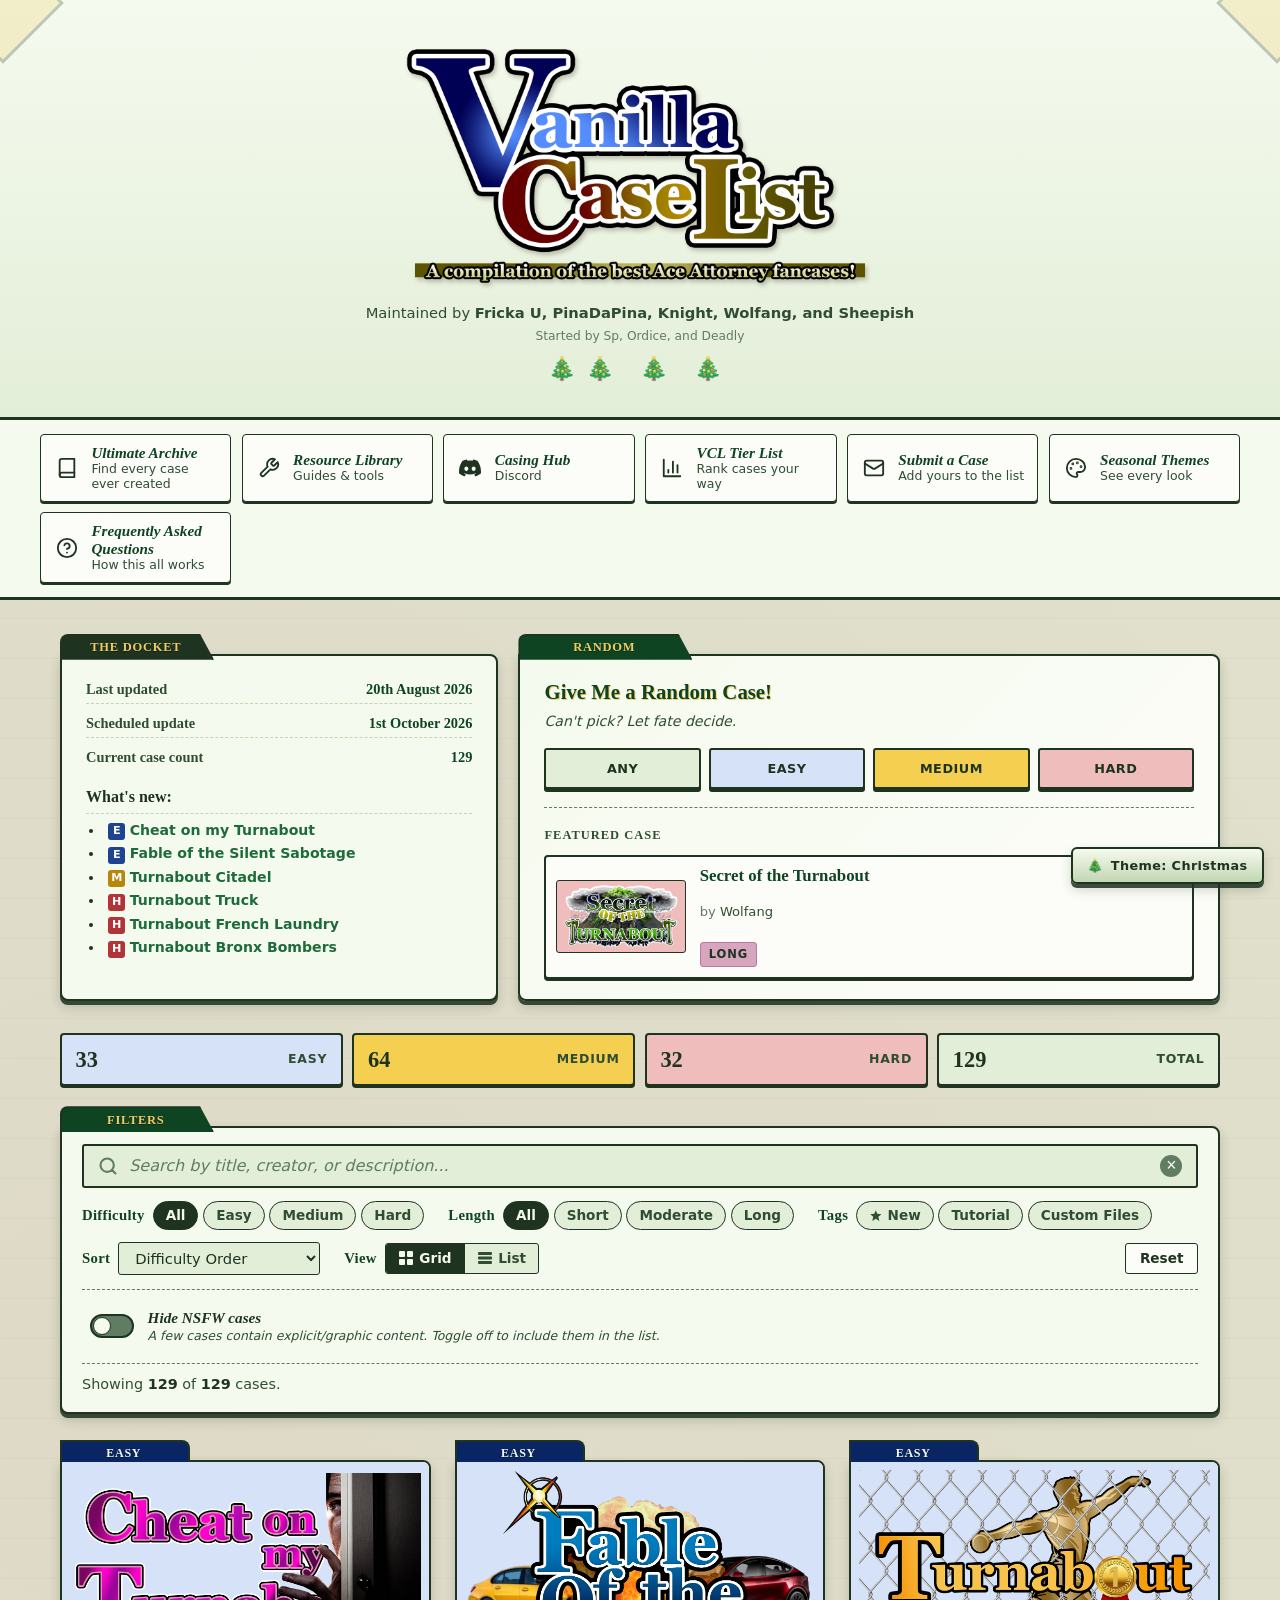
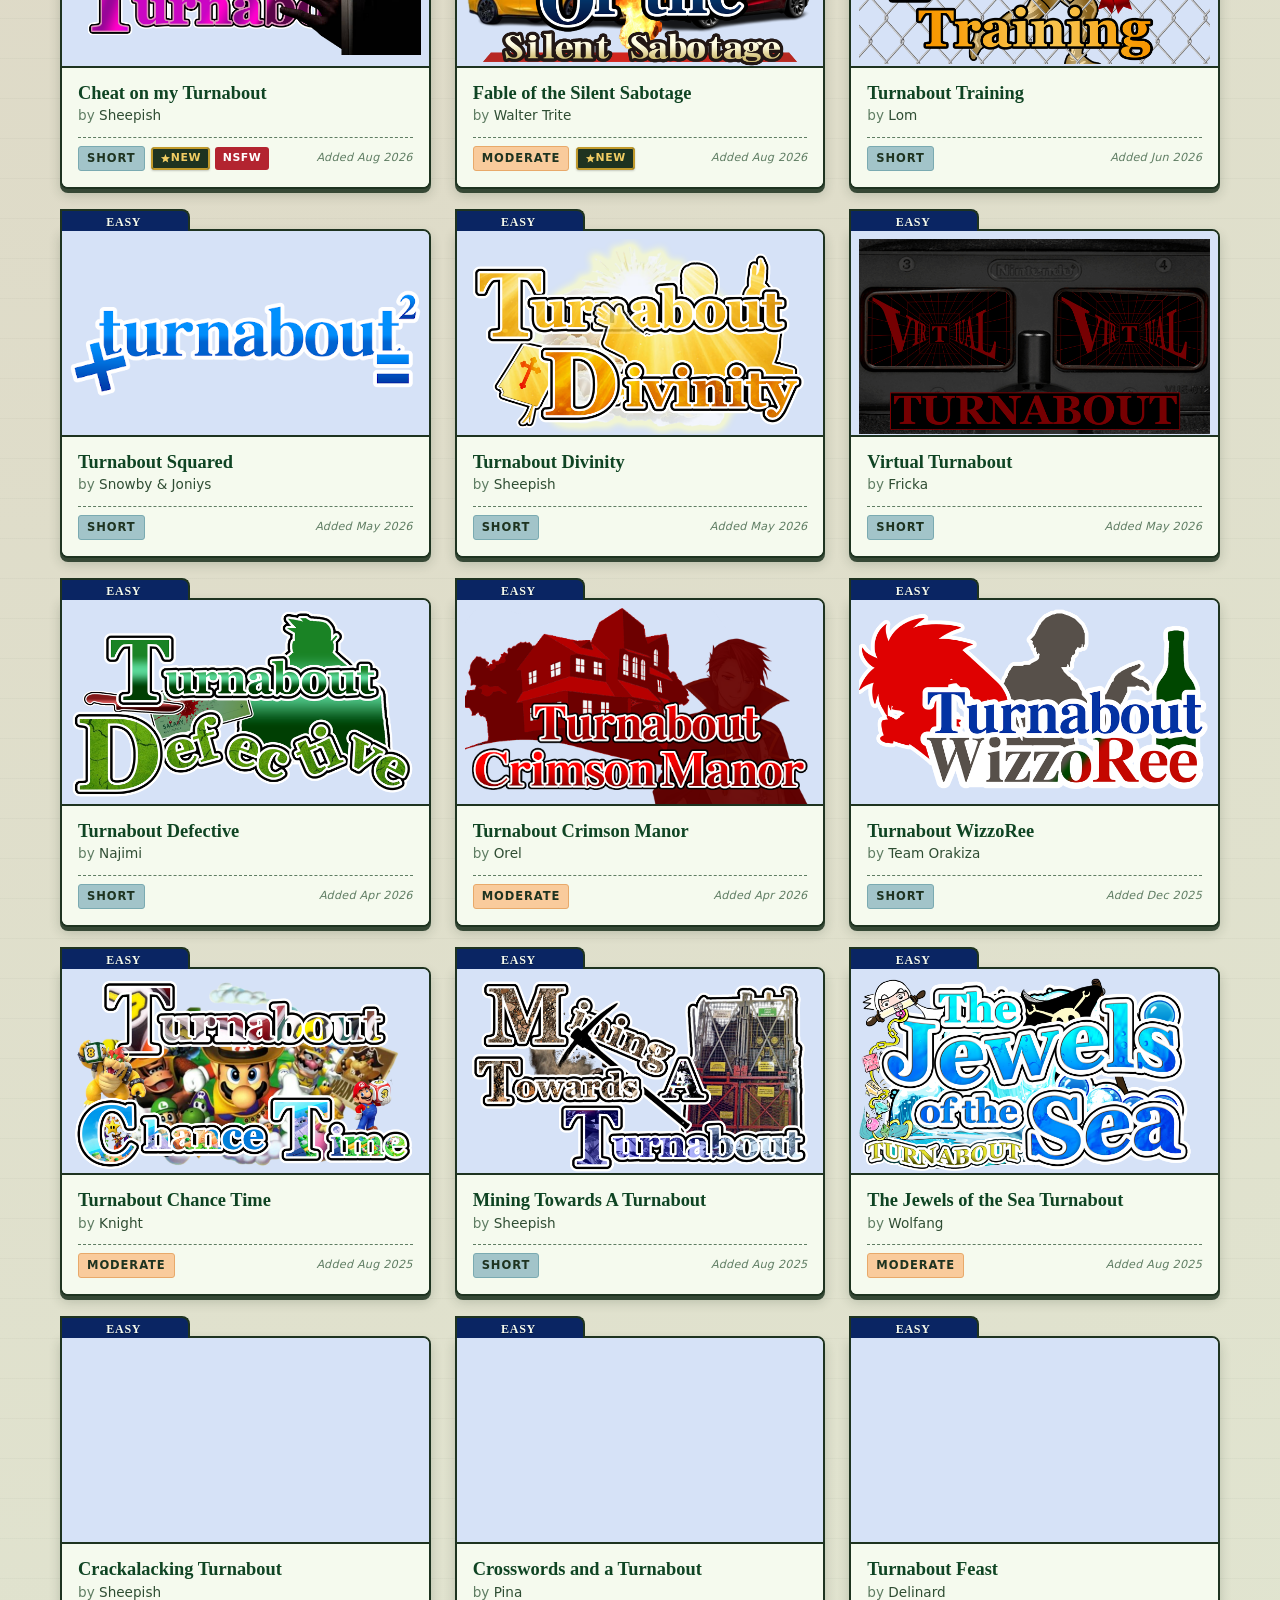
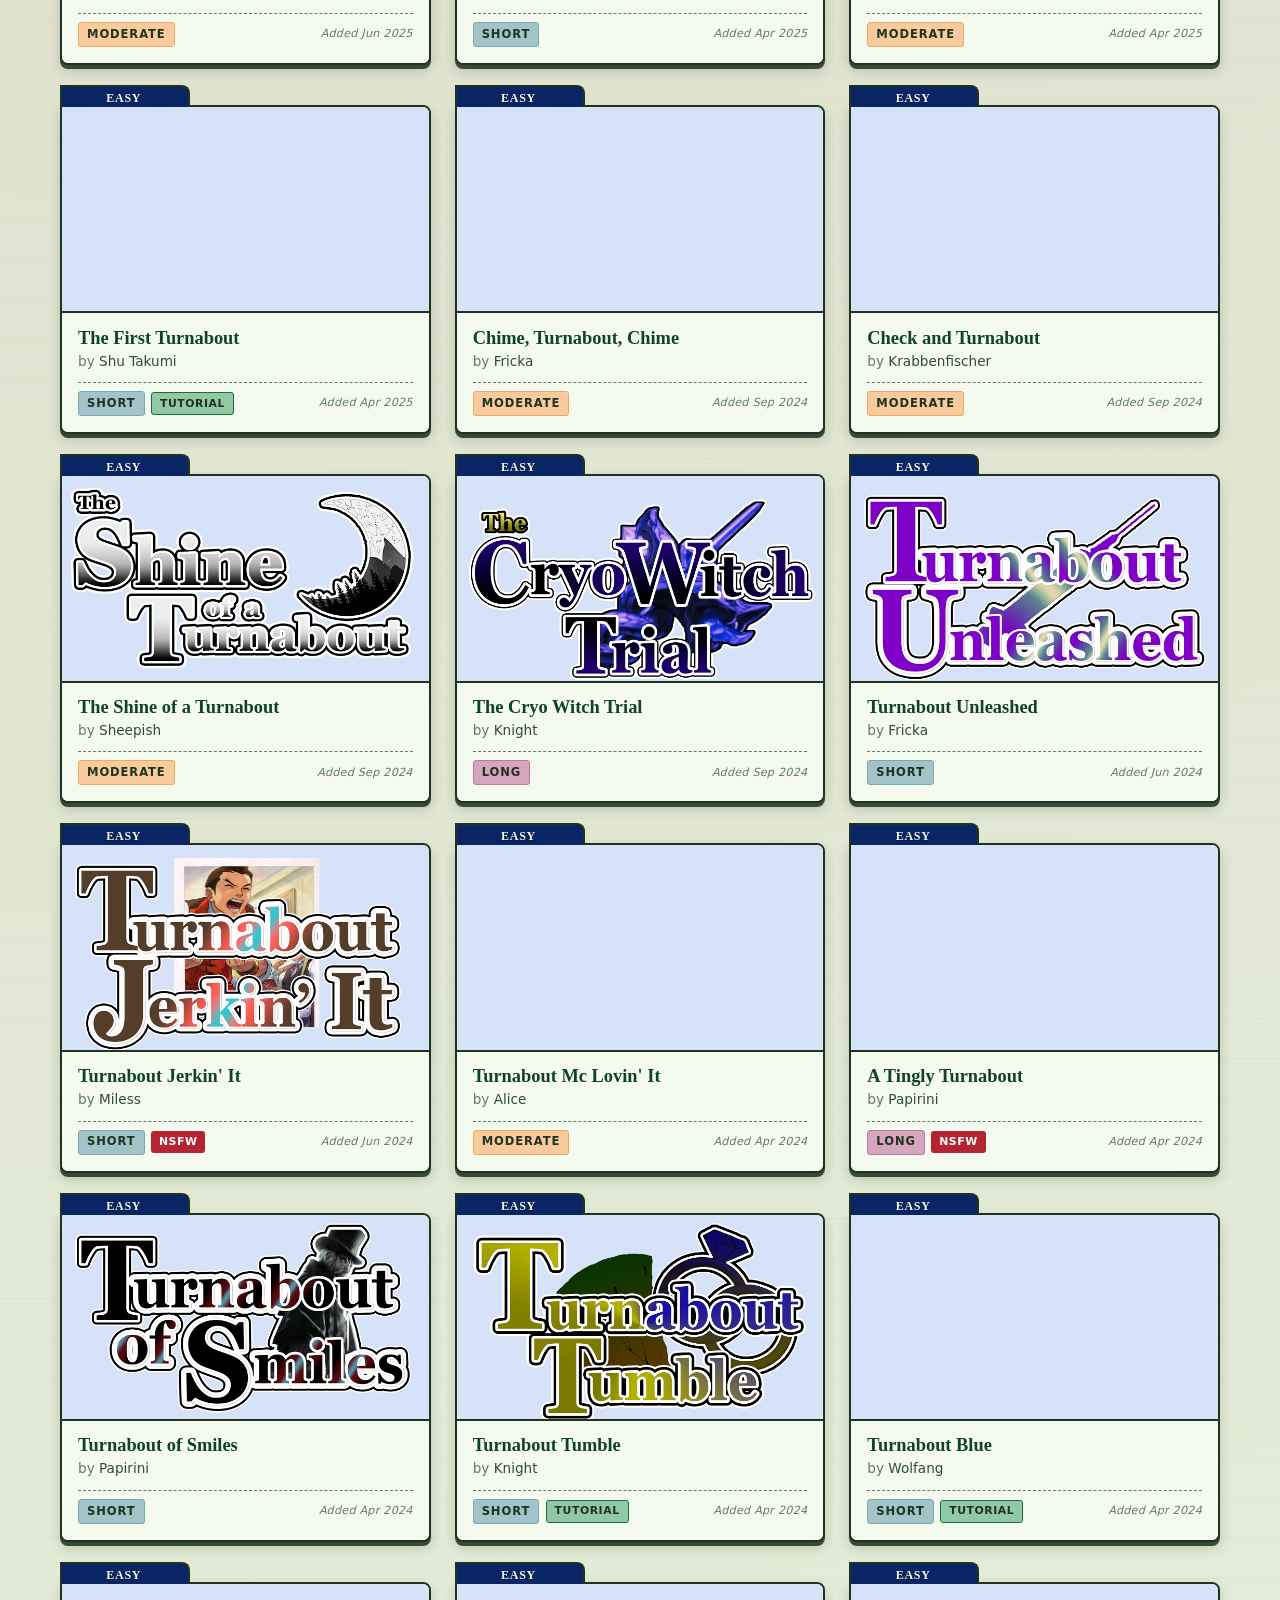
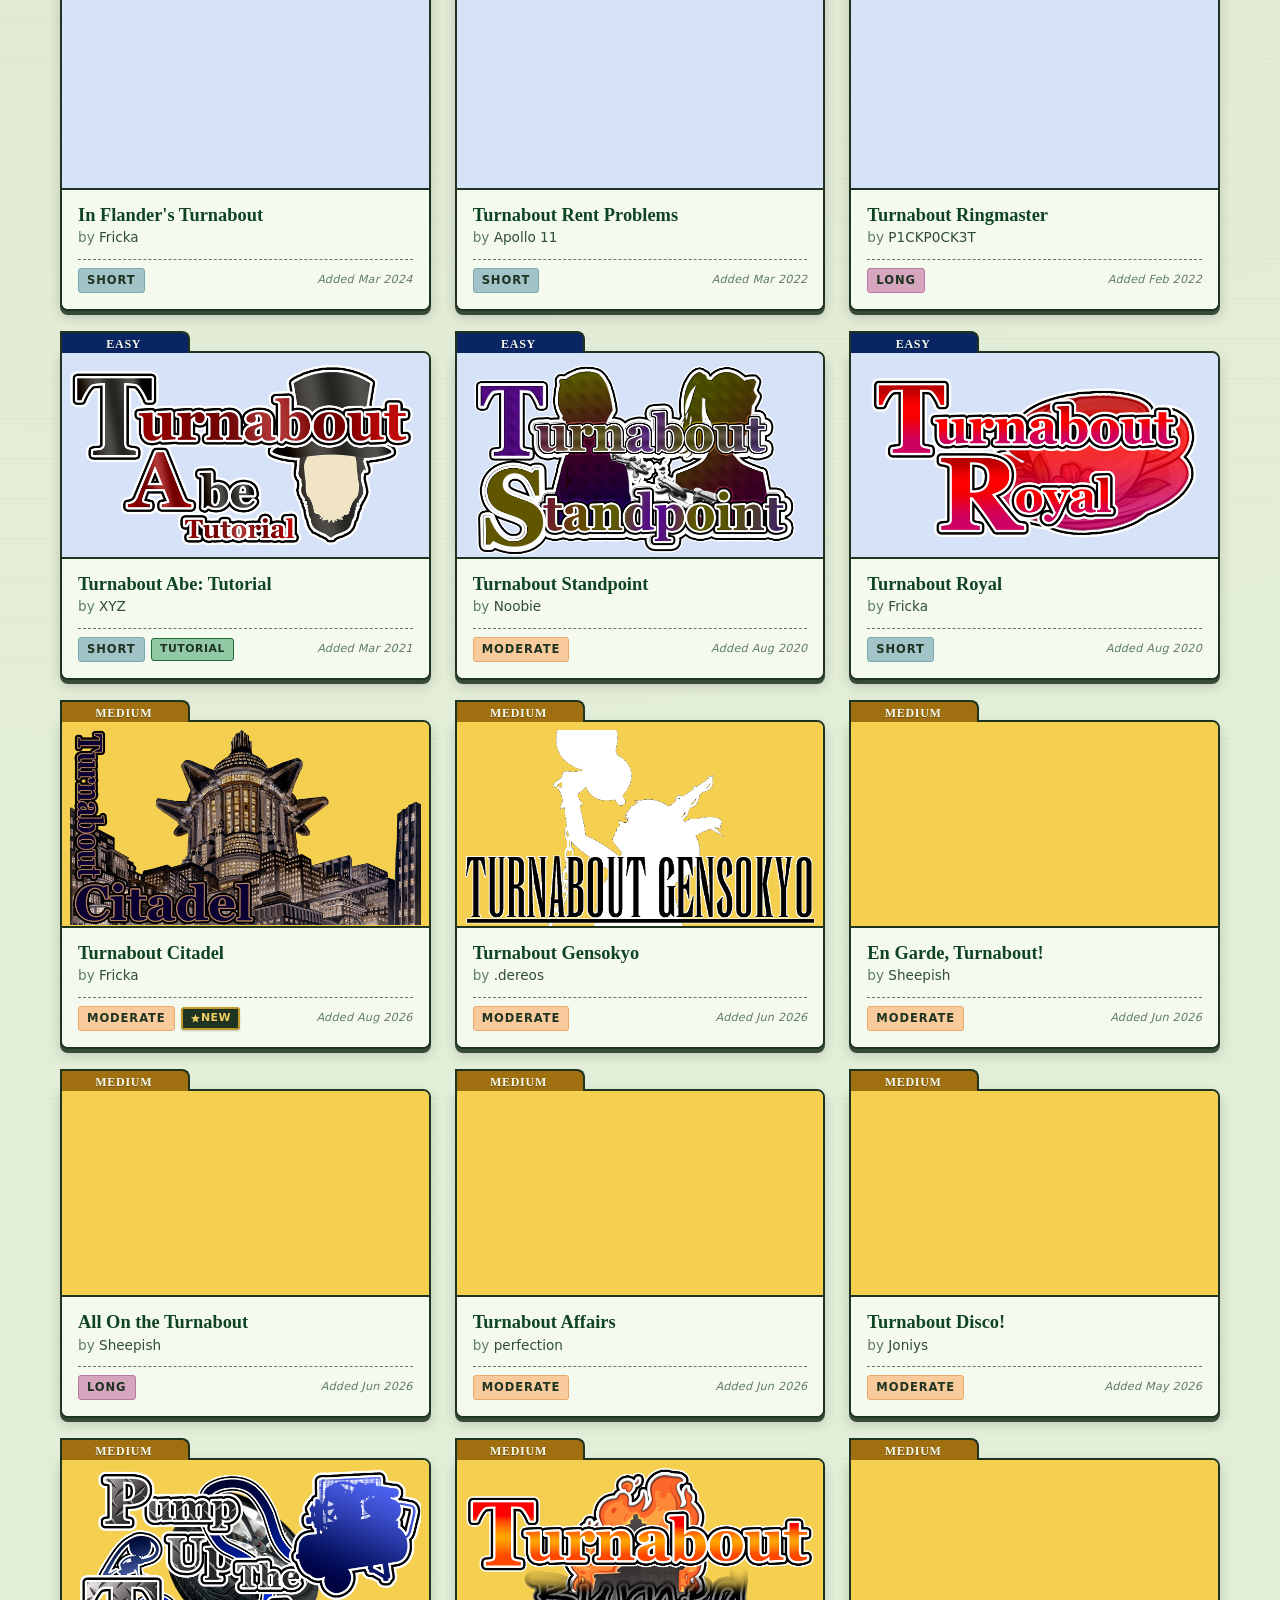
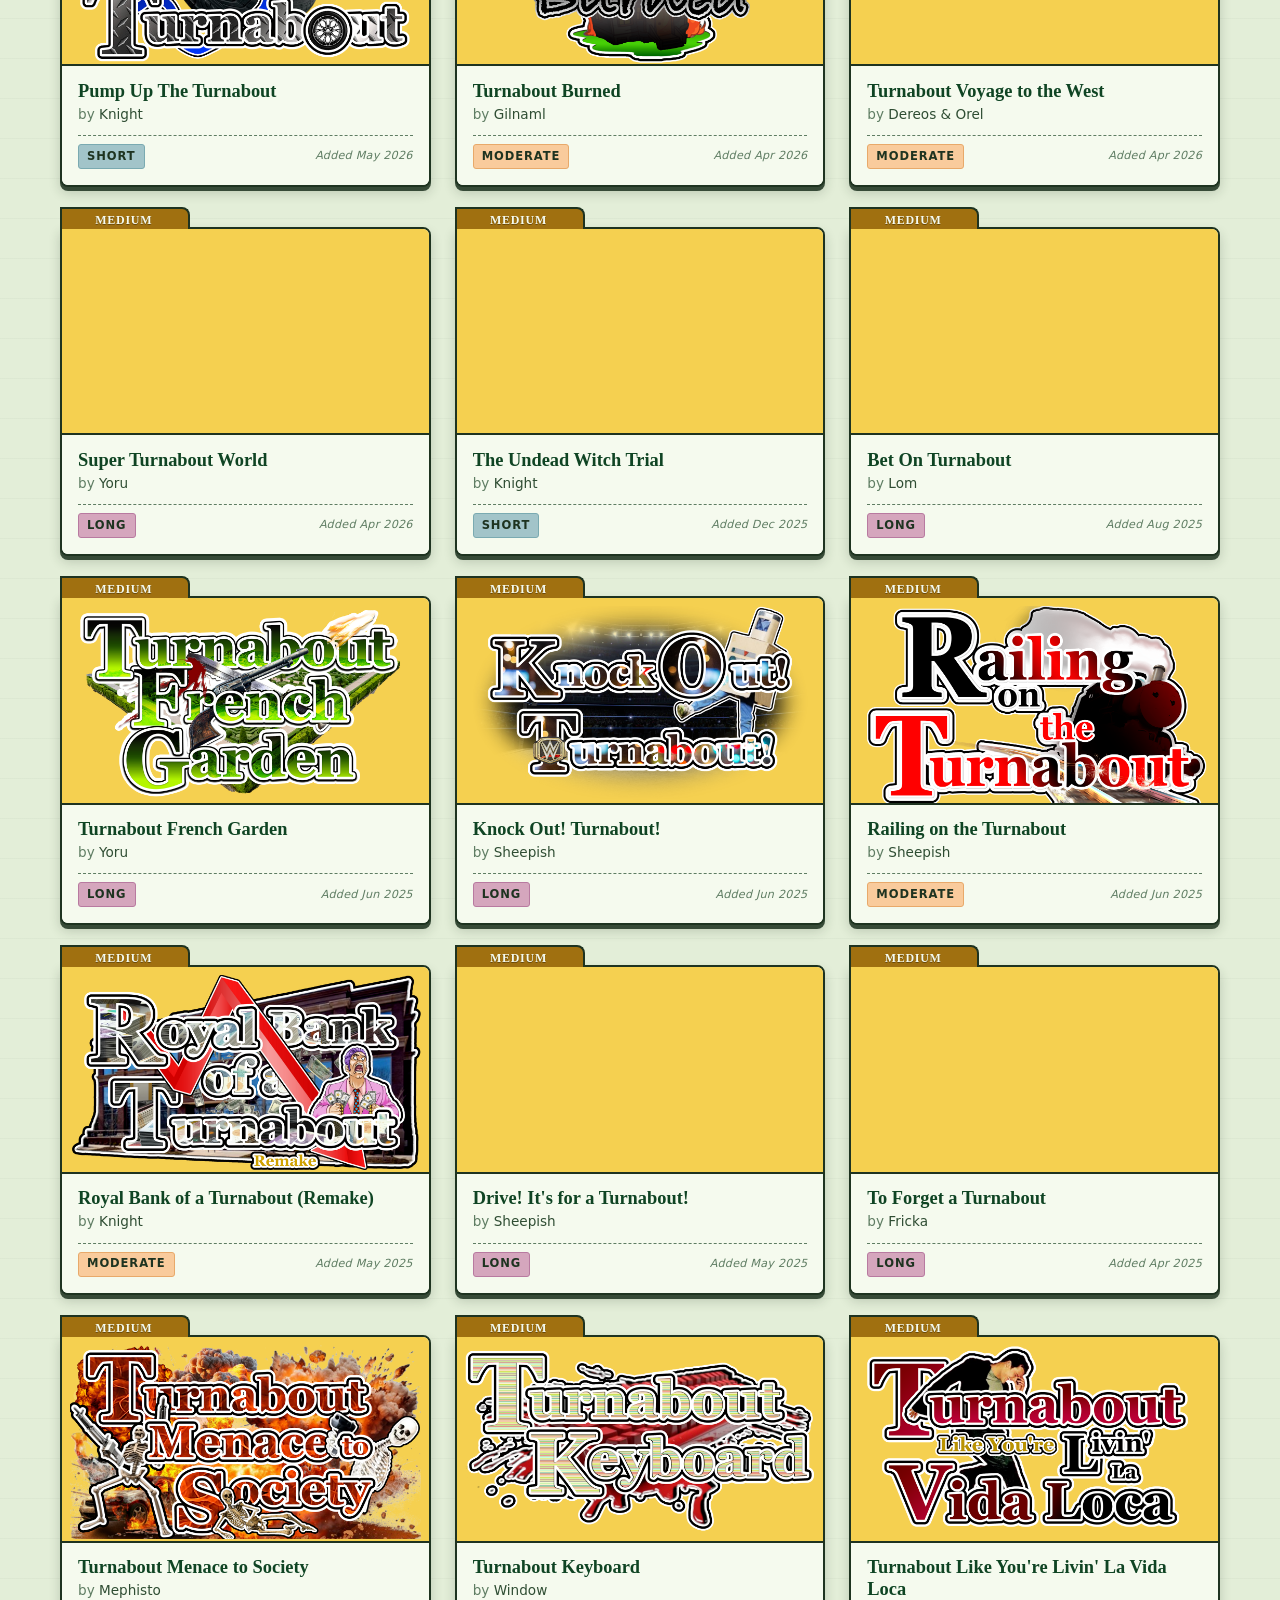
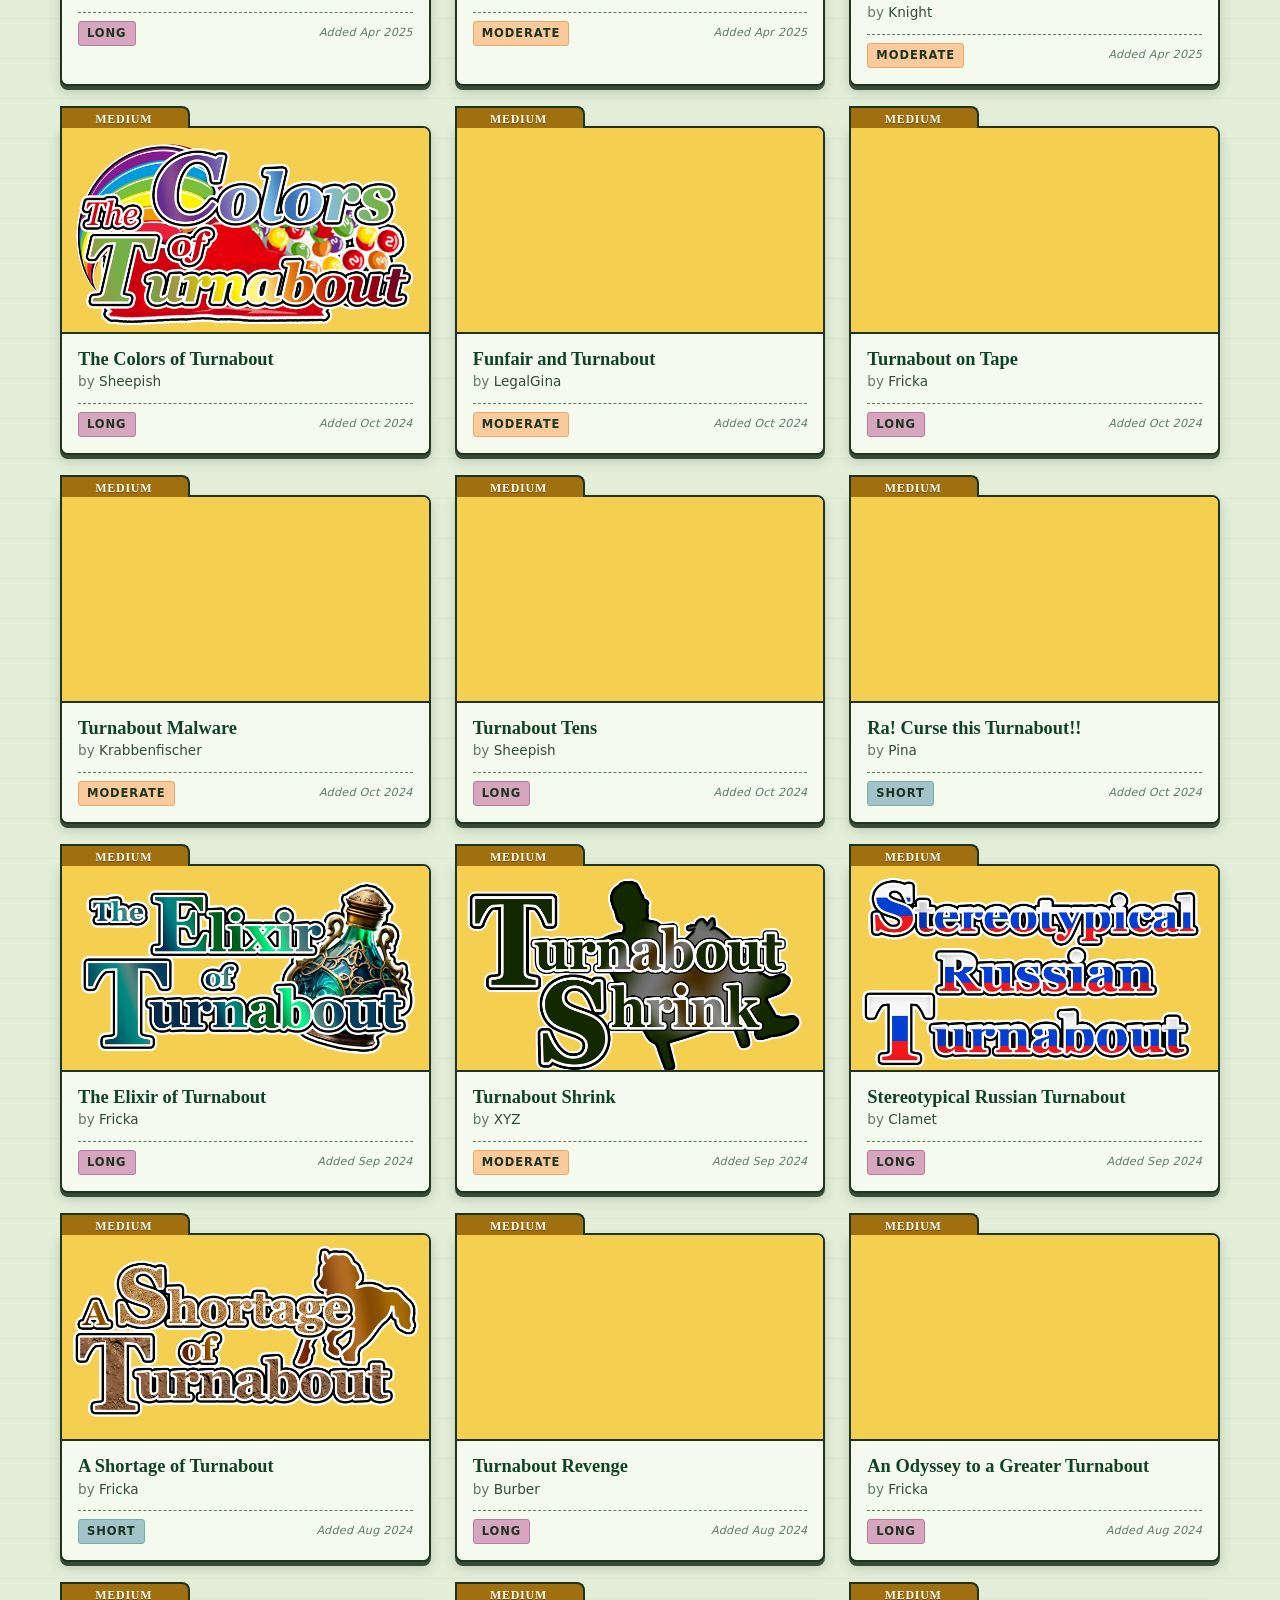
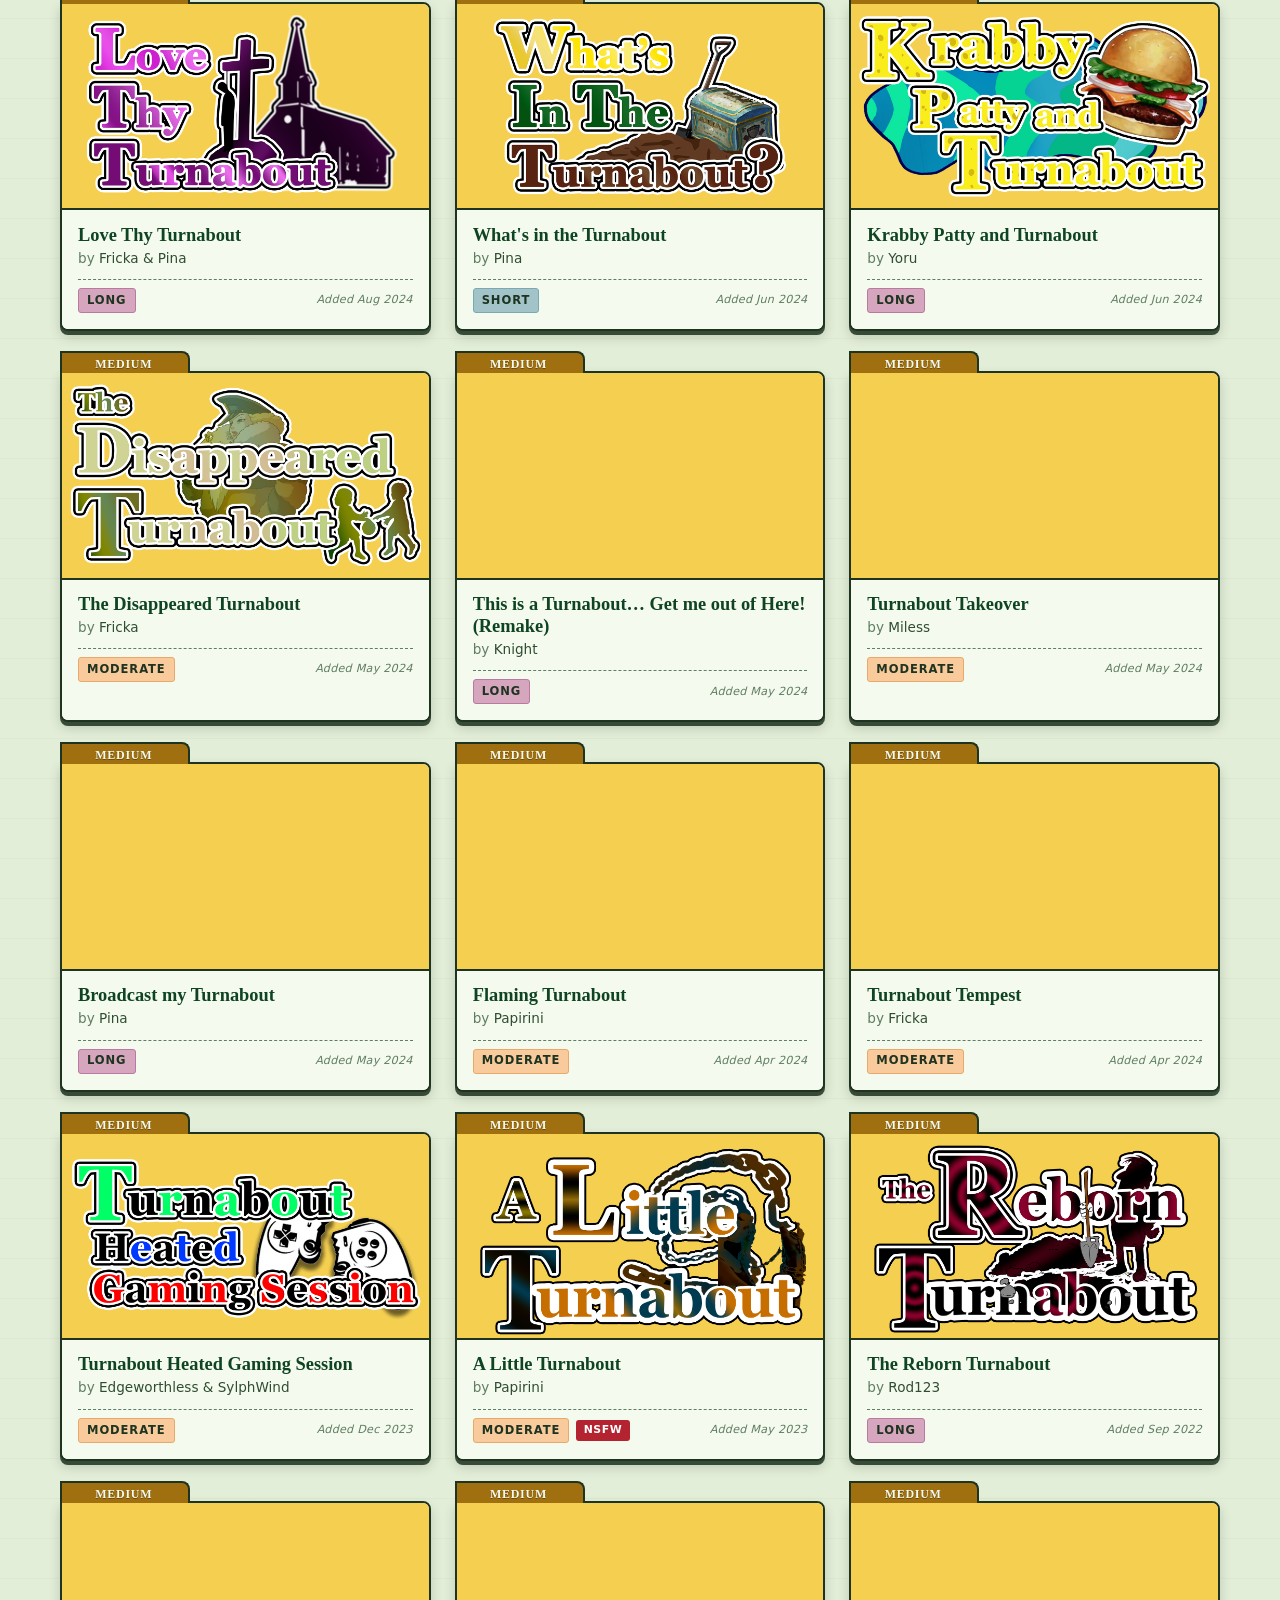
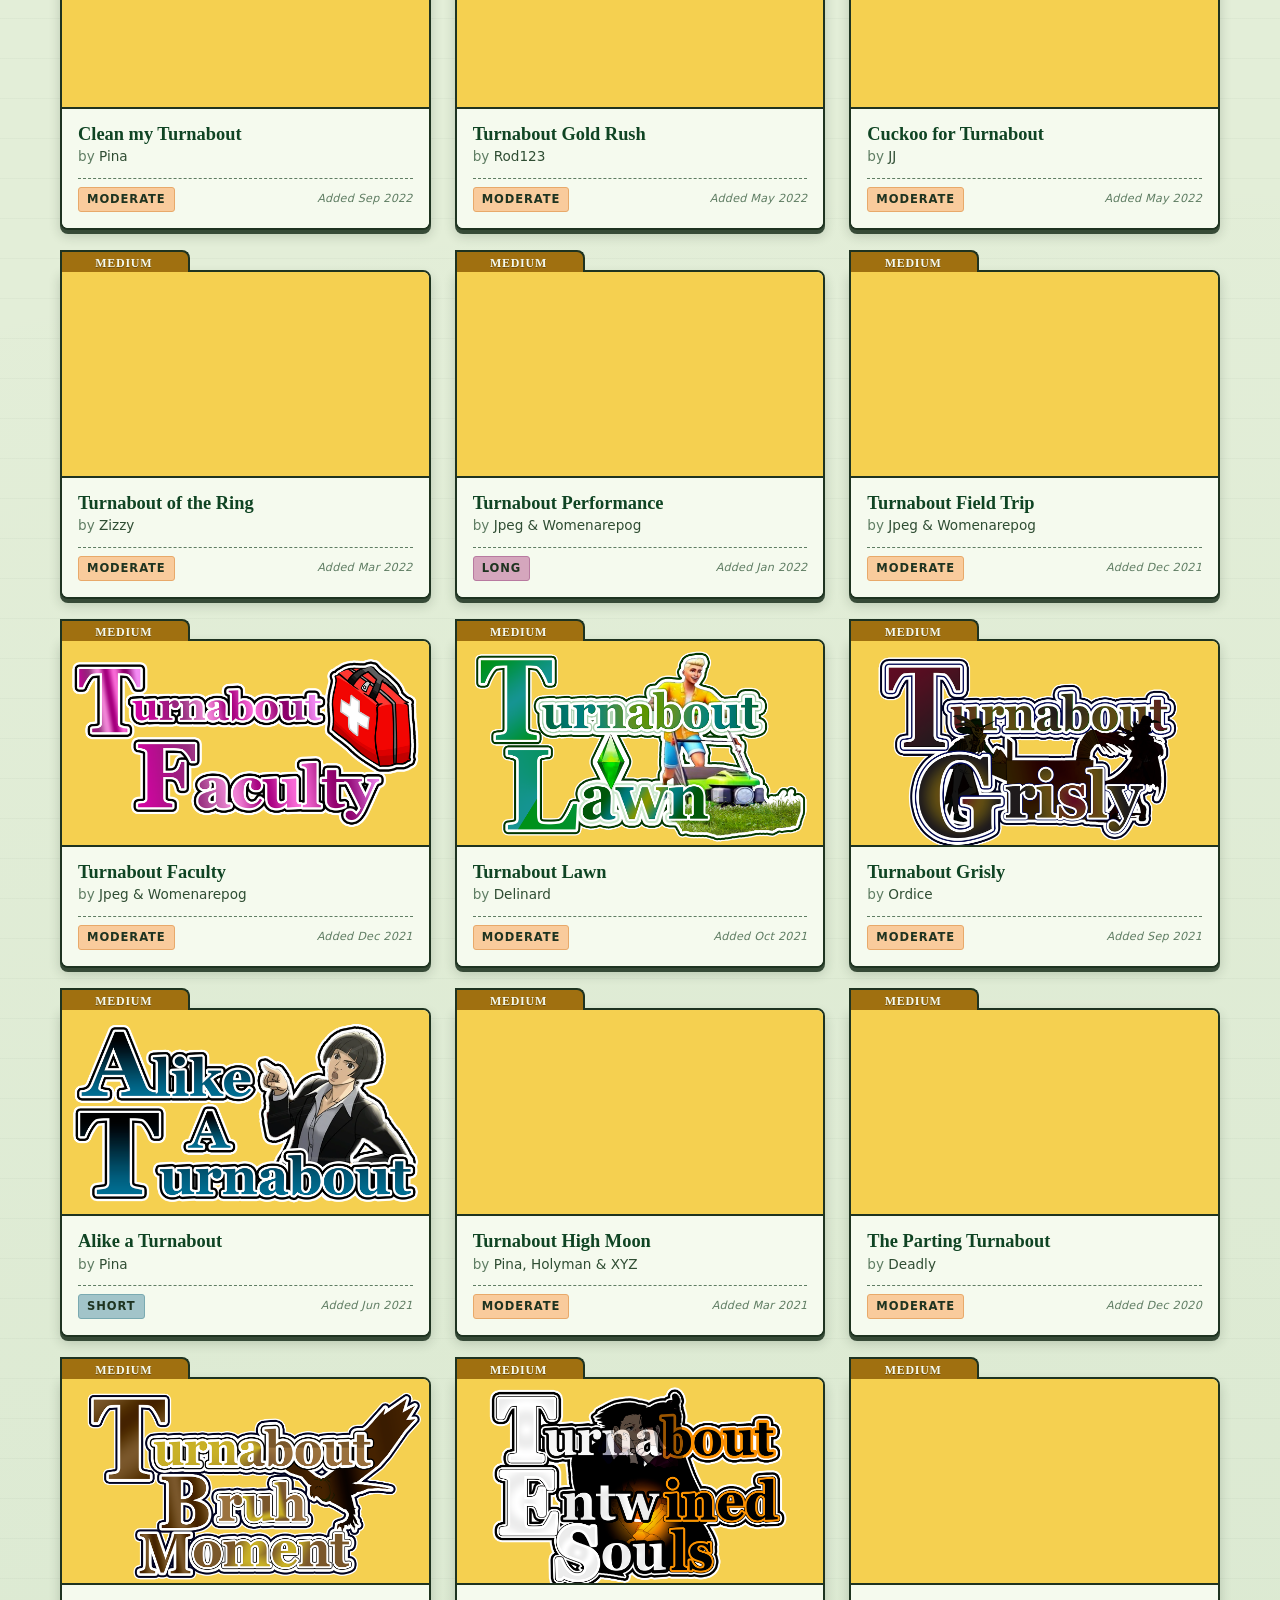
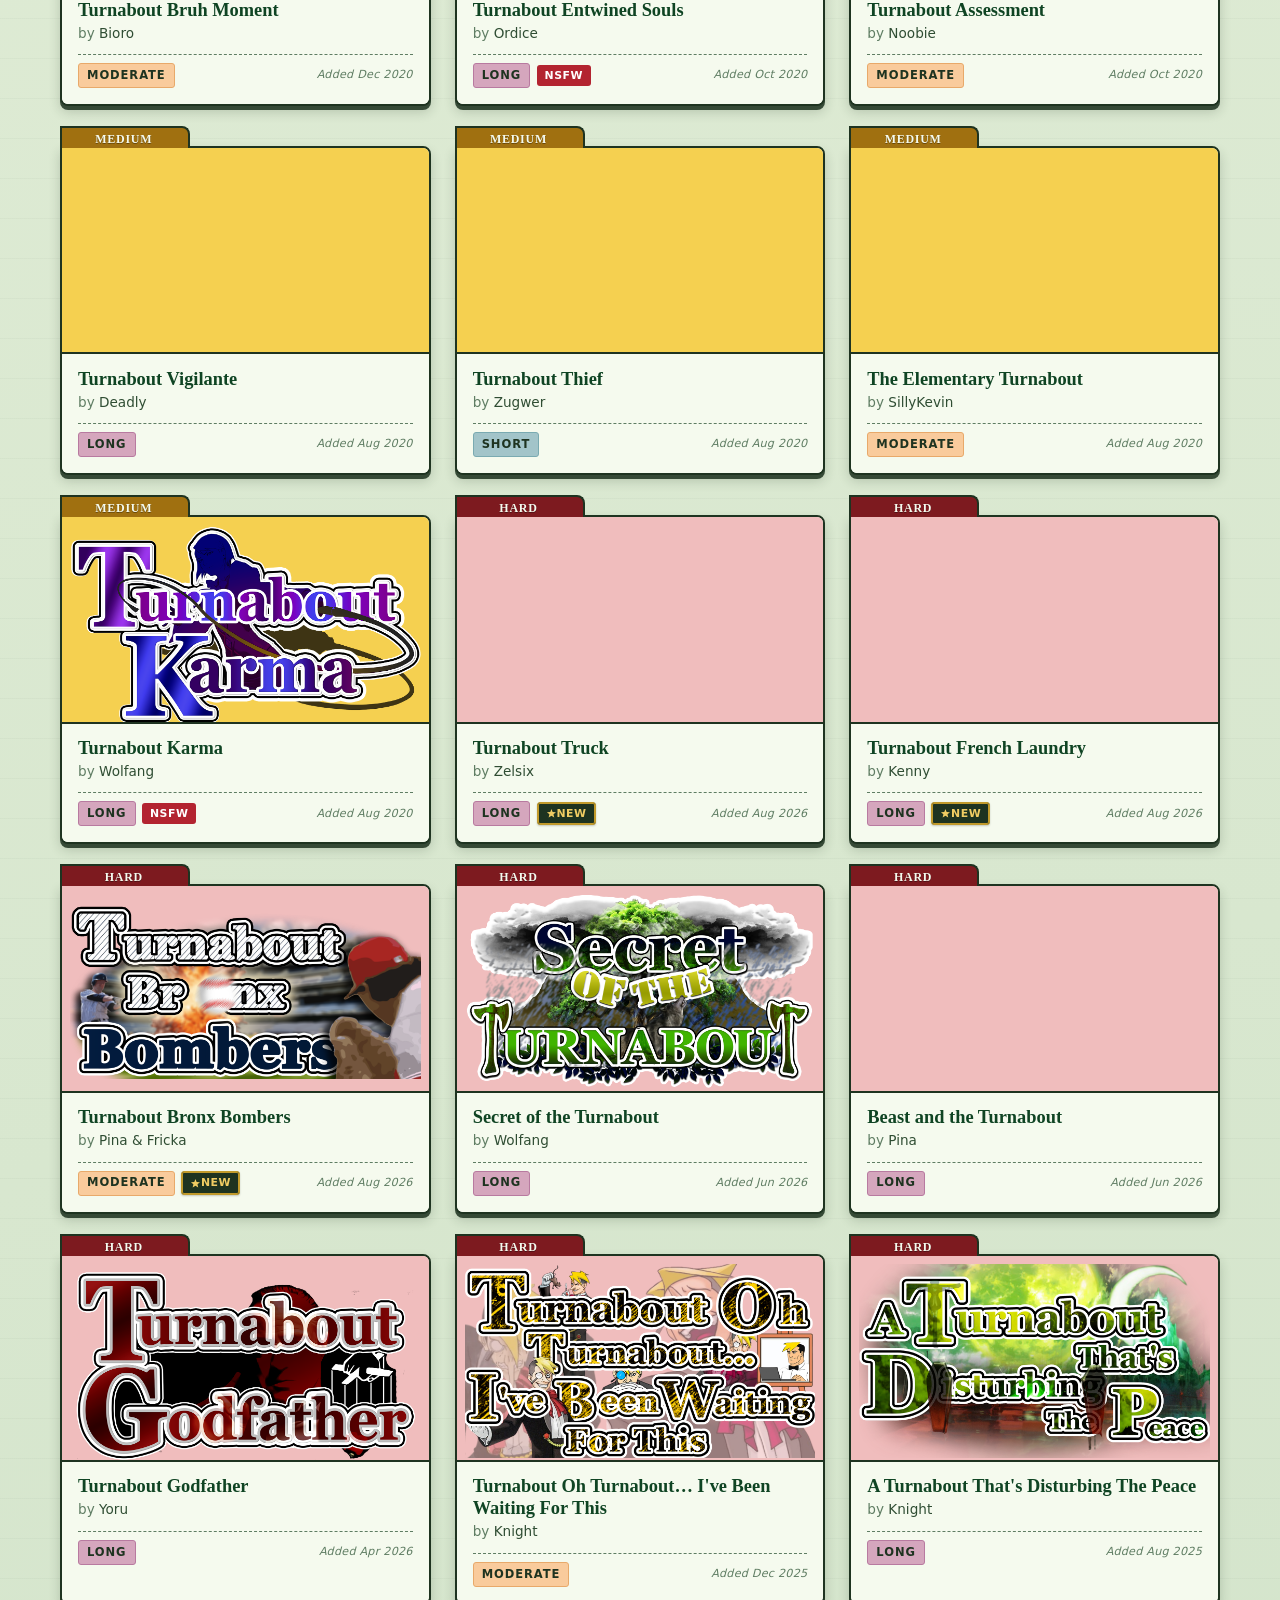
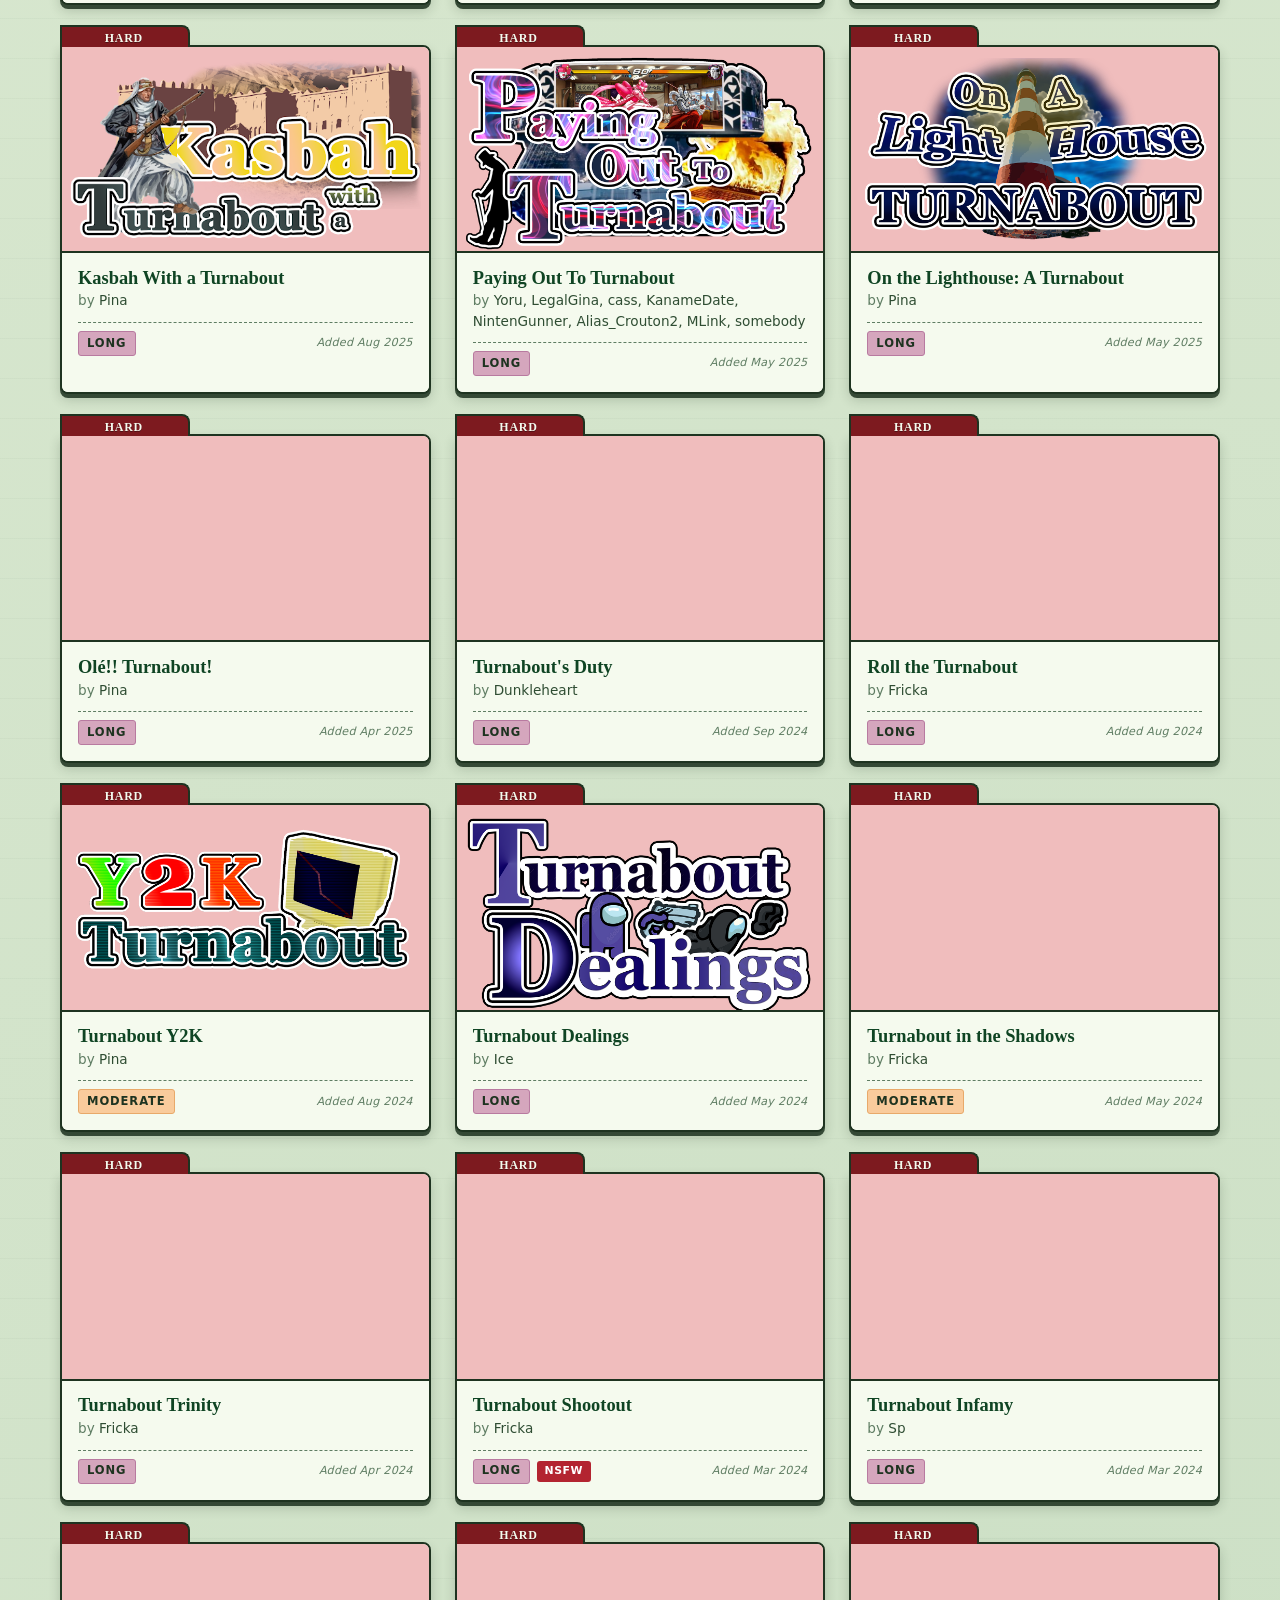
==== index.html @ 4b06600c "Seasonal theme layer for the Vanilla Case List Stands this repository up as the theme workshop for t" ====
<!DOCTYPE html>
<html lang="en">

<head>
  <meta charset="UTF-8" />
  <!-- The production Clarity analytics tag is intentionally absent here:
       this is the theme staging site, and its traffic should not land in
       the live Vanilla Case List's analytics. -->
  <meta name="viewport" content="width=device-width, initial-scale=1.0" />
  <title>Vanilla Case List</title>
  <meta name="description"
    content="The best Ace Attorney fan cases: for roleplay on Attorney Online, objection.lol, and beyond." />

  <!-- Favicons -->
  <link rel="icon" href="favicon.ico" sizes="any" />
  <link rel="icon" type="image/png" sizes="32x32" href="images/favicon-32.png" />
  <link rel="icon" type="image/png" sizes="16x16" href="images/favicon-16.png" />
  <link rel="apple-touch-icon" sizes="180x180" href="images/favicon-180.png" />

  <!-- Link preview (Discord, Facebook, etc.)
       og:image and twitter:image MUST be absolute URLs. All three pages use the
       same site root, so moving the site means changing that root here, in
       archive.html and in resources.html. See GITHUB_PAGES_SETUP.md. -->
  <meta property="og:type" content="website" />
  <meta property="og:site_name" content="Vanilla Case List" />
  <meta property="og:url" content="https://lublurrr.github.io/vanilla-test-list-themes/" />
  <meta property="og:title" content="Vanilla Case List" />
  <meta property="og:description"
    content="The best Ace Attorney fan cases: for roleplay on Attorney Online, objection.lol, and beyond." />
  <meta property="og:image" content="https://lublurrr.github.io/vanilla-test-list-themes/images/vcl-logo.png" />
  <meta property="og:image:width" content="1440" />
  <meta property="og:image:height" content="720" />
  <meta property="og:image:alt" content="Vanilla Case List logo" />

  <!-- Twitter Card -->
  <meta name="twitter:card" content="summary_large_image" />
  <meta name="twitter:title" content="Vanilla Case List" />
  <meta name="twitter:description"
    content="The best Ace Attorney fan cases: for roleplay on Attorney Online, objection.lol, and beyond." />
  <meta name="twitter:image" content="https://lublurrr.github.io/vanilla-test-list-themes/images/vcl-logo.png" />

  <!-- Embed accent colour (the deep navy from the logo's "V") -->
  <meta name="theme-color" content="#0a2563" />

  <link rel="stylesheet" href="styles.css" />
  <link rel="stylesheet" href="themes.css" />

  <!-- Seasonal themes. Deliberately not deferred: it sets
       <html data-theme="..."> before the first paint, so the classic
       palette never flashes on its way to the season. -->
  <script src="themes.js"></script>

<body>
  <header class="site-header">
    <div class="header-inner">
      <h1 class="site-title">
        <img class="site-logo" src="images/vcl-logo.png"
          alt="Vanilla Case List — A compilation of the best Vanilla cases!" />
      </h1>
      <p class="site-credits">
        Maintained by <strong>Fricka U, PinaDaPina, Knight, Wolfang, and Sheepish</strong><br>
        <small>Started by Sp, Ordice, and Deadly</small>
      </p>
    </div>
  </header>

  <!-- Resource link strip -->
  <nav class="resources-nav" aria-label="Related resources">
    <div class="resources-inner">
      <a class="resource-link" href="archive.html">
        <span class="resource-icon"><svg width="22" height="22" viewBox="0 0 24 24" fill="none" stroke="currentColor" stroke-width="2" stroke-linecap="round" stroke-linejoin="round" aria-hidden="true"><path d="M4 19.5A2.5 2.5 0 0 1 6.5 17H20"/><path d="M6.5 2H20v20H6.5A2.5 2.5 0 0 1 4 19.5v-15A2.5 2.5 0 0 1 6.5 2z"/></svg></span>
        <span class="resource-text"><strong>Ultimate Archive</strong><span>Find every case ever
            created</span></span>
      </a>
      <a class="resource-link" href="resources.html">
        <span class="resource-icon"><svg width="22" height="22" viewBox="0 0 24 24" fill="none" stroke="currentColor" stroke-width="2" stroke-linecap="round" stroke-linejoin="round" aria-hidden="true"><path d="M14.7 6.3a1 1 0 0 0 0 1.4l1.6 1.6a1 1 0 0 0 1.4 0l3.77-3.77a6 6 0 0 1-7.94 7.94l-6.91 6.91a2.12 2.12 0 0 1-3-3l6.91-6.91a6 6 0 0 1 7.94-7.94l-3.76 3.76z"/></svg></span>
        <span class="resource-text"><strong>Resource Library</strong><span>Guides &amp; tools</span></span>
      </a>
      <a class="resource-link" href="https://discord.gg/5VwA7zTpvv" target="_blank" rel="noopener noreferrer">
        <span class="resource-icon"><svg width="22" height="22" viewBox="0 0 24 24" fill="currentColor" aria-hidden="true"><path d="M20.317 4.3698a19.7913 19.7913 0 0 0-4.8851-1.5152.0741.0741 0 0 0-.0785.0371c-.211.3753-.4447.8648-.6083 1.2495-1.8447-.2762-3.68-.2762-5.4868 0-.1636-.3933-.4058-.8742-.6177-1.2495a.077.077 0 0 0-.0785-.037 19.7363 19.7363 0 0 0-4.8852 1.515.0699.0699 0 0 0-.0321.0277C.5334 9.0458-.319 13.5799.0992 18.0578a.0824.0824 0 0 0 .0312.0561c2.0528 1.5076 4.0413 2.4228 5.9929 3.0294a.0777.0777 0 0 0 .0842-.0276c.4616-.6304.8731-1.2952 1.226-1.9942a.076.076 0 0 0-.0416-.1057c-.6528-.2476-1.2743-.5495-1.8722-.8923a.077.077 0 0 1-.0076-.1277c.1258-.0943.2517-.1923.3718-.2914a.0743.0743 0 0 1 .0776-.0105c3.9278 1.7933 8.18 1.7933 12.0614 0a.0739.0739 0 0 1 .0785.0095c.1202.099.246.1981.3728.2924a.077.077 0 0 1-.0066.1276 12.2986 12.2986 0 0 1-1.873.8914.0766.0766 0 0 0-.0407.1067c.3604.698.7719 1.3628 1.225 1.9932a.076.076 0 0 0 .0842.0286c1.961-.6067 3.9495-1.5219 6.0023-3.0294a.077.077 0 0 0 .0313-.0552c.5004-5.177-.8382-9.6739-3.5485-13.6604a.061.061 0 0 0-.0312-.0286ZM8.02 15.3312c-1.1825 0-2.1569-1.0857-2.1569-2.419 0-1.3332.9555-2.4189 2.157-2.4189 1.2108 0 2.1757 1.0952 2.1568 2.419 0 1.3332-.9555 2.4189-2.1569 2.4189Zm7.9748 0c-1.1825 0-2.1569-1.0857-2.1569-2.419 0-1.3332.9554-2.4189 2.1569-2.4189 1.2108 0 2.1757 1.0952 2.1568 2.419 0 1.3332-.946 2.4189-2.1568 2.4189Z"/></svg></span>
        <span class="resource-text"><strong>Casing Hub</strong><span>Discord</span></span>
      </a>
      <a class="resource-link" href="https://tiermaker.com/create/vanilla-case-list-logos-17506473" target="_blank"
        rel="noopener noreferrer">
        <span class="resource-icon"><svg width="22" height="22" viewBox="0 0 24 24" fill="none" stroke="currentColor" stroke-width="2" stroke-linecap="round" stroke-linejoin="round" aria-hidden="true"><path d="M3 3v18h18"/><path d="M18 17V9"/><path d="M13 17V5"/><path d="M8 17v-3"/></svg></span>
        <span class="resource-text"><strong>VCL Tier List</strong><span>Rank cases your way</span></span>
      </a>
      <a class="resource-link resource-submit"
        href="https://docs.google.com/forms/d/e/1FAIpQLSevKI9XmbUKZlO_xm3kX7hg1PfYXNavnLzc1dCu0XNt3ndtEg/viewform?usp=sf_link"
        target="_blank" rel="noopener noreferrer">
        <span class="resource-icon"><svg width="22" height="22" viewBox="0 0 24 24" fill="none" stroke="currentColor" stroke-width="2" stroke-linecap="round" stroke-linejoin="round" aria-hidden="true"><rect width="20" height="16" x="2" y="4" rx="2"/><path d="m22 7-8.97 5.7a1.94 1.94 0 0 1-2.06 0L2 7"/></svg></span>
        <span class="resource-text"><strong>Submit a Case</strong><span>Add yours to the list</span></span>
      </a>
      <a class="resource-link" href="themes.html">
        <span class="resource-icon"><svg width="22" height="22" viewBox="0 0 24 24" fill="none" stroke="currentColor" stroke-width="2" stroke-linecap="round" stroke-linejoin="round" aria-hidden="true"><circle cx="13.5" cy="6.5" r=".5"/><circle cx="17.5" cy="10.5" r=".5"/><circle cx="8.5" cy="7.5" r=".5"/><circle cx="6.5" cy="12.5" r=".5"/><path d="M12 2C6.5 2 2 6.5 2 12s4.5 10 10 10c.926 0 1.648-.746 1.648-1.688 0-.437-.18-.835-.437-1.125-.29-.289-.438-.652-.438-1.125a1.64 1.64 0 0 1 1.668-1.668h1.996c3.051 0 5.555-2.503 5.555-5.554C21.965 6.012 17.461 2 12 2z"/></svg></span>
        <span class="resource-text"><strong>Seasonal Themes</strong><span>See every look</span></span>
      </a>
      <button class="resource-link resource-faq-toggle" type="button" id="faq-toggle" aria-expanded="false"
        aria-controls="faq-section">
        <span class="resource-icon"><svg width="22" height="22" viewBox="0 0 24 24" fill="none" stroke="currentColor" stroke-width="2" stroke-linecap="round" stroke-linejoin="round" aria-hidden="true"><circle cx="12" cy="12" r="10"/><path d="M9.09 9a3 3 0 0 1 5.83 1c0 2-3 3-3 3"/><path d="M12 17h.01"/></svg></span>
        <span class="resource-text"><strong>Frequently Asked Questions</strong><span>How this all works</span></span>
      </button>
    </div>
  </nav>

  <main>
    <!-- FAQ: hidden by default, toggled via the FAQ button in resources-nav -->
    <section class="faq-section" id="faq-section" hidden aria-label="Frequently asked questions">
      <div class="faq-inner">
        <p class="faq-intro">Everything you need to know about how the case list website works.</p>

        <details class="faq-item">
          <summary>How can I get my case added?</summary>
          <p>Use the form here: <a
              href="https://docs.google.com/forms/d/e/1FAIpQLSevKI9XmbUKZlO_xm3kX7hg1PfYXNavnLzc1dCu0XNt3ndtEg/viewform?usp=sf_link"
              target="_blank" rel="noopener noreferrer">submission form</a>.</p>
        </details>

        <details class="faq-item">
          <summary>What are the requirements for a case to be added?</summary>
          <p>It must be a fully-functional, complete case.
          <p>
          <p>This means a case that is not a Work in Progress, or a case with known plot-holes etc that can ruin the
            gameplay. </p>
          <p>It also should have a functional witness document that can be easily used by a witness. This means it
            should include appropriate notes. A clear path the case must go on should be made known to the witness.</p>
          <p>Requests required for truth should also be hinted towards in a testimony or by the court
            record, and should not be illogical, ie a request for something should've already been investigated, 
            like prints/blood on a murder weapon.</p>
          <p>Finally, make sure that your plot is at least logical and can be reasonably figured out by a person.</p>
        </details>

        <details class="faq-item">
          <summary>How do I select a case to play?</summary>
          <p>Click the case logo on the card, it'll open the case document. On mobile, the cards are a bit smaller but
            the link works the same way.</p>
        </details>

        <details class="faq-item">
          <summary>How do I change the way cases are organised?</summary>
          <p>Use the <strong>Sort</strong> dropdown above the grid. You can sort by:</p>
          <ul>
            <li><strong>Difficulty Order</strong>: the original case list's format</li>
            <li><strong>Length Order</strong>: Short, Moderate, Long</li>
            <li><strong>Alphabetical</strong>: A→Z or Z→A</li>
            <li><strong>Newest First</strong>: newest cases at the top</li>
          </ul>
          <p>You can also stack filters: e.g. show only Hard cases tagged "Custom Files".</p>
        </details>

        <details class="faq-item">
          <summary>I had an issue with a case on the list, how can I report it?</summary>
          <p>DM any issues to one of the editors on Discord: <strong>frickau</strong>, <strong>kfcgull</strong>, or
            <strong>pinadapina</strong>.
          </p>
        </details>

        <details class="faq-item">
          <summary>How can I get a case removed from the list?</summary>
          <p>For any reason, contact the editors on Discord: <strong>frickau</strong>, <strong>kfcgull</strong>, or
            <strong>pinadapina</strong>.
          </p>
        </details>

        <details class="faq-item">
          <summary>How long after submission until my case is added?</summary>
          <p>The goal is to add new cases monthly at the start of each month, but schedules can shift due to other
            circumstances.</p>
          <p>Your case will be tested by an editor, either by joining a run or supervising one (this run cannot involve
            the CM).</p>
          <p>You'll then be contacted via Discord with the approval/denial. If denied, a valid reason will be provided
            to help you improve the case.</p>
        </details>

        <details class="faq-item">
          <summary>How frequently is the list updated?</summary>
          <p>The aim is monthly updates on the first of every month at midnight GMT/BST (depending on Daylight Savings).
          </p>
        </details>

        <details class="faq-item">
          <summary>Can I submit Non-Vanilla?</summary>
          <p><strong>Yes</strong>, non-vanilla cases can be submitted. A Google Drive link with the required files for
            non-vanilla characters will be embedded in the <strong>Custom Files</strong> tag on the case card.</p>
        </details>

	<details class="faq-item">
          <summary>What constitutes a successful Non-CM Run?</summary>
          <p>If a run is completed fully to truth (or close enough to truth to confirm playability) without the CM 
	    witnessing the case, it constitutes a successful Non-CM run.</p>
	  <p>You are allowed as the CM to spectate the case or participate as the Judge, just as long as you do not
	    backseat the run and influence the cast.</p>
	  <p>Non-CM runs are typically hosted by editors or helpers, and may be participated in by them, though runs
	    can be merely supervised. You are allowed to run the Non-CM run yourself, as long as you ensure an editor
	    is notified and provided details of how the run went.</p>
        </details>

        <details class="faq-item">
          <summary>Are the Google Drive links safe to download?</summary>
          <p><strong>Yes</strong>, the editors made the Drive links themselves and they're 100% trusted. If you need
            help with ini-swapping or setting up the files, the <a
              href="https://docs.google.com/document/d/1XS_D2jgcGp_61gl2dnAozOop3shUC06HEPOT3iuaU-s/edit"
              target="_blank" rel="noopener noreferrer">Resource Library</a> has guides.</p>
        </details>

        <details class="faq-item">
          <summary>What do the tags mean?</summary>
          <p>Each case has tags in its description giving extra context:</p>
          <ul>
            <li><strong>Difficulty</strong> - approximate challenge for the defence: Easy, Medium, or Hard.</li>
            <li><strong>Length</strong> - average duration: Short (&lt;3 hours), Moderate (3–5 hours), Long (5+ hours).
            </li>
            <li><strong><svg width="1em" height="1em" viewBox="0 0 24 24" fill="currentColor" aria-hidden="true" style="vertical-align:-0.15em"><path d="M12 2 L14.6 8.6 L22 9.2 L16.5 13.9 L18.2 21 L12 17.3 L5.8 21 L7.5 13.9 L2 9.2 L9.4 8.6 Z"/></svg> NEW</strong> - recently added in the latest update.</li>
            <li><strong>Tutorial Case</strong> - recommended for starters in the Easy category.</li>
            <li><strong>NSFW</strong> - explicit sexual and/or graphic content. Toggle "Hide NSFW cases" in the filter
              row to remove these from the list.</li>
            <li><strong>Custom Files</strong> - needs additional asset files; click the button in the card pop-up to download them.</li>
          </ul>
        </details>

        <details class="faq-item">
          <summary>Why is [X] case missing?</summary>
          <p>Cases are reviewed for playability. If a case doesn't meet the conditions outlined above, it's likely been
            removed or denied.</p>
          <p>For more in-depth info on why a case got removed/denied, contact the editors on Discord
            (<strong>frickau</strong>, <strong>kfcgull</strong>, <strong>pinadapina</strong>).</p>
        </details>

        <details class="faq-item">
          <summary>How can I get a logo for my case?</summary>
          <p>Logos are made for every approved VCL case. If you'd like to use the logo for your own case page, ask an
            editor for permission and credit them on the case.</p>
          <p>Logos generally aren't created for cases that aren't going on VCL, they take time to make.</p>
          <p>Logos are made by <strong>Wolfang</strong> (Discord: luwolfang), <strong>Fricka</strong>,
            <strong>Pina</strong>, and <strong>Knight</strong>. Don't use them without permission.
          </p>
        </details>

        <details class="faq-item">
          <summary>Can I change the logo for my case?</summary>
          <p>If you don't like the provided logo, or have a different idea, DM an editor on Discord and they'll try to
            help suit the design to your needs. If you want to make your own, they can offer guidance on that too (no
            guarantees).</p>
        </details>

        <details class="faq-item">
          <summary>What constitutes a case being NSFW?</summary>
          <p>A case depicting murder is far from enough to be NSFW (that's what Ace Attorney is built on). NSFW means
            more overt and gruesome depictions: gore images, evidence with technical/violent imagery that may unsettle
            some viewers.</p>
          <p>NSFW also includes nudity or sexual themes that aren't appropriate for minors. A case can touch on these
            themes (and sensitive topics like suicide) as long as it isn't overly explicit.</p>
        </details>

        <details class="faq-item">
          <summary>How do I make a case?</summary>
          <p>Everyone has their own approach, but Fricka has written a guide that can help and provide advice on
            supporting VCL. <a
              href="https://docs.google.com/document/d/1WRAzGB8P_5c5U5r9fA5WSmofkKHAedZardhwn7dbIu4/edit?tab=t.0"
              target="_blank" rel="noopener noreferrer">Find the guide here</a>.</p>
        </details>

        <p class="faq-footer-note">Have a different question? Reach an editor on Discord: <strong>frickau</strong>,
          <strong>kfcgull</strong>, or <strong>pinadapina</strong>.
        </p>
      </div>
    </section>

    <!-- Random + Docket-Info + Stats Panel -->
    <section class="random-panel">
      <div class="docket-info-card" data-tab-label="The Docket" id="docket-info">
        <div class="docket-rows">
          <div class="docket-row">
            <span class="docket-label">Last updated</span>
            <span class="docket-value" id="info-last-updated">—</span>
          </div>
          <div class="docket-row">
            <span class="docket-label">Scheduled update</span>
            <span class="docket-value" id="info-scheduled">—</span>
          </div>
          <div class="docket-row">
            <span class="docket-label">Current case count</span>
            <span class="docket-value" id="info-count">—</span>
          </div>
        </div>
        <div class="docket-whats-new">
          <h4 class="docket-subhead">What's new:</h4>
          <ul id="info-whats-new" class="whats-new-list"></ul>
        </div>
      </div>
      <div class="random-card" data-tab-label="Random">
        <div class="random-card-body">
          <h2>Give Me a Random Case!</h2>
          <p class="random-sub">Can't pick? Let fate decide.</p>
          <div class="random-buttons">
            <button class="btn-random btn-any" data-difficulty="any">Any</button>
            <button class="btn-random btn-easy" data-difficulty="easy">Easy</button>
            <button class="btn-random btn-medium" data-difficulty="medium">Medium</button>
            <button class="btn-random btn-hard" data-difficulty="hard">Hard</button>
          </div>
        </div>
        <!-- Featured case fills the empty space below the buttons -->
        <div class="featured-case" id="featured-case">
          <span class="featured-label">Featured Case</span>
          <!-- Filled by app.js renderFeatured() -->
        </div>
      </div>
    </section>

    <!-- Stats summary as its own narrow row -->
    <section class="stats-strip">
      <div class="stat-pill stat-easy"><span class="stat-num" id="stat-easy">—</span> <span
          class="stat-label">Easy</span></div>
      <div class="stat-pill stat-medium"><span class="stat-num" id="stat-medium">—</span> <span
          class="stat-label">Medium</span></div>
      <div class="stat-pill stat-hard"><span class="stat-num" id="stat-hard">—</span> <span
          class="stat-label">Hard</span></div>
      <div class="stat-pill stat-total"><span class="stat-num" id="stat-total">—</span> <span
          class="stat-label">Total</span></div>
    </section>

    <!-- Filter Toolbar -->
    <section class="toolbar">
      <div class="toolbar-row toolbar-search">
        <label class="search-wrap">
          <svg class="search-icon" viewBox="0 0 24 24" width="20" height="20" aria-hidden="true">
            <path fill="none" stroke="currentColor" stroke-width="2.5" stroke-linecap="round"
              d="M11 19a8 8 0 1 1 0-16 8 8 0 0 1 0 16zm5.5-2.5L21 21" />
          </svg>
          <input type="search" id="search" placeholder="Search by title, creator, or description..."
            autocomplete="off" />
          <button type="button" id="search-clear" class="search-clear" aria-label="Clear search" hidden>×</button>
        </label>
      </div>

      <div class="toolbar-row toolbar-filters">
        <div class="filter-group">
          <span class="filter-label">Difficulty</span>
          <div class="chips" data-filter="difficulty">
            <button class="chip chip-all is-active" data-value="all">All</button>
            <button class="chip chip-easy" data-value="easy">Easy</button>
            <button class="chip chip-medium" data-value="medium">Medium</button>
            <button class="chip chip-hard" data-value="hard">Hard</button>
          </div>
        </div>

        <div class="filter-group">
          <span class="filter-label">Length</span>
          <div class="chips" data-filter="length">
            <button class="chip is-active" data-value="all">All</button>
            <button class="chip chip-length-short" data-value="Short">Short</button>
            <button class="chip chip-length-moderate" data-value="Moderate">Moderate</button>
            <button class="chip chip-length-long" data-value="Long">Long</button>
          </div>
        </div>

        <div class="filter-group">
          <span class="filter-label">Tags</span>
          <div class="chips" data-filter="tags">
            <button class="chip chip-tag-new" data-value="NEW"><svg width="1em" height="1em" viewBox="0 0 24 24" fill="currentColor" aria-hidden="true" style="vertical-align:-0.15em"><path d="M12 2 L14.6 8.6 L22 9.2 L16.5 13.9 L18.2 21 L12 17.3 L5.8 21 L7.5 13.9 L2 9.2 L9.4 8.6 Z"/></svg> New</button>
            <button class="chip chip-tag-tutorial" data-value="Tutorial Case">Tutorial</button>
            <button class="chip chip-tag-custom" data-value="CUSTOM FILES">Custom Files</button>
          </div>
        </div>

        <div class="filter-group filter-sort">
          <span class="filter-label">Sort</span>
          <select id="sort">
            <option value="default">Difficulty Order</option>
            <option value="length">Length Order</option>
            <option value="alpha">Alphabetical (A–Z)</option>
            <option value="alpha-desc">Alphabetical (Z–A)</option>
            <option value="newest">Most Recently Added</option>
          </select>
        </div>

        <div class="filter-group filter-view">
          <span class="filter-label">View</span>
          <div class="view-toggle" role="group" aria-label="View mode">
            <button type="button" class="view-btn is-active" data-view="grid" aria-pressed="true" title="Grid view">
              <svg viewBox="0 0 16 16" width="16" height="16" aria-hidden="true">
                <rect x="1" y="1" width="6" height="6" rx="1" fill="currentColor" />
                <rect x="9" y="1" width="6" height="6" rx="1" fill="currentColor" />
                <rect x="1" y="9" width="6" height="6" rx="1" fill="currentColor" />
                <rect x="9" y="9" width="6" height="6" rx="1" fill="currentColor" />
              </svg>
              <span>Grid</span>
            </button>
            <button type="button" class="view-btn" data-view="list" aria-pressed="false"
              title="List view (like the original doc)">
              <svg viewBox="0 0 16 16" width="16" height="16" aria-hidden="true">
                <rect x="1" y="2" width="14" height="3" rx="1" fill="currentColor" />
                <rect x="1" y="6.5" width="14" height="3" rx="1" fill="currentColor" />
                <rect x="1" y="11" width="14" height="3" rx="1" fill="currentColor" />
              </svg>
              <span>List</span>
            </button>
          </div>
        </div>

        <button class="reset-btn" id="reset-filters" type="button">Reset</button>
      </div>

      <!-- NSFW gate: dedicated toggle so the polarity is unambiguous.
           Default ON = NSFW cases are hidden. Toggle OFF to show them. -->
      <div class="toolbar-row toolbar-nsfw">
        <label class="nsfw-toggle">
          <input type="checkbox" id="hide-nsfw" />
          <span class="nsfw-toggle-track" aria-hidden="true">
            <span class="nsfw-toggle-thumb"></span>
          </span>
          <span class="nsfw-toggle-text">
            <strong>Hide NSFW cases</strong>
            <span class="nsfw-toggle-hint">A few cases contain explicit/graphic content. Toggle off to include them in
              the list.</span>
          </span>
        </label>
      </div>

      <div class="results-count" id="results-count" aria-live="polite"></div>
    </section>

    <!-- Cases Grid -->
    <section class="cases-section">
      <div class="cases-grid" id="cases-grid"></div>
      <div class="empty-state" id="empty-state" hidden>
        <p class="empty-title">No cases match your filters.</p>
        <p class="empty-sub">Hold it! Try adjusting your search or hit reset.</p>
        <button class="reset-btn" type="button" onclick="document.getElementById('reset-filters').click()">Reset
          filters</button>
      </div>
    </section>
  </main>

  <footer class="site-footer">
    <p>The best Ace Attorney fan cases: for roleplay on Attorney Online, objection.lol, and beyond.</p>
    <p class="footer-small">Click any case to open its document. Cases courtesy of their respective creators.</p>
  </footer>

  <!-- Random Case Modal -->
  <div class="modal" id="random-modal" hidden role="dialog" aria-modal="true" aria-labelledby="random-modal-title">
    <div class="modal-backdrop" data-close></div>
    <div class="modal-body">
      <button class="modal-close" data-close aria-label="Close">×</button>
      <h2 id="random-modal-title" class="modal-title">Your Random Case</h2>
      <div id="random-result"></div>
      <div class="modal-actions">
        <button class="btn-random" id="random-again">Roll Again</button>
        <button class="btn-secondary" data-close>Close</button>
      </div>
    </div>
  </div>

  <!-- Case Detail Modal -->
  <div class="modal" id="case-modal" hidden role="dialog" aria-modal="true" aria-labelledby="case-modal-title">
    <div class="modal-backdrop" data-close></div>
    <div class="modal-body case-modal-body">
      <button class="modal-close" data-close aria-label="Close">×</button>
      <div id="case-modal-content"></div>
    </div>
  </div>

  <script src="app.js"></script>
</body>

</html>
---- styles.css ----
/* ==========================================================================
   Vanilla Case List — Ace Attorney inspired styling
   ========================================================================== */

:root {
  /* Ace Attorney palette: cream background, courtroom blues, prosecution reds, evidence greens */
  --cream: #f5e7c4;
  --cream-light: #fcf2d9;
  --cream-deep: #e9d29a;
  --paper: #fffaeb;

  --ink: #2a1f0a;
  --ink-soft: #4d3c1a;
  --ink-light: #7a6738;

  --blue: #1d4391;
  --blue-deep: #0a2563;
  --blue-light: #82a8e6;
  --blue-pale: #d6e2f7;

  --gold: #c9962b;
  --gold-light: #f0c14b;

  --celeste-light: #e9fbfa;
  --celeste: #cdf1ee;
  --celeste-deep: #9fdedb;
  --celeste-text: #0f5a57;
  --red: #b13438;
  --red-deep: #7d1a1f;
  --green: #4f8a3d;
  --green-light: #b6dca5;
  --green-pale: #dff0d4;

  --easy: #1d4391;
  /* blue — defense */
  --easy-bg: #d6e2f7;
  --easy-strip: #1d4391;
  --easy-tile: #b6cef0;

  --medium: #b8860b;
  /* gold/yellow — deeper amber */
  --medium-bg: #f5d050;
  --medium-strip: #a07010;
  --medium-tile: #f0c830;

  --hard: #b13438;
  /* red — prosecution */
  --hard-bg: #f0bdbd;
  --hard-strip: #b13438;
  --hard-tile: #e8a8a8;

  --shadow-soft: 0 2px 6px rgba(42, 31, 10, 0.12);
  --shadow-card: 0 4px 0 rgba(42, 31, 10, 0.85), 0 6px 12px rgba(42, 31, 10, 0.18);
  --shadow-deep: 0 8px 0 rgba(42, 31, 10, 0.85), 0 14px 30px rgba(42, 31, 10, 0.22);

  --border-thick: 3px solid var(--ink);
  --border-medium: 2px solid var(--ink);
  --border-thin: 1px solid var(--ink);

  --font-display: 'Times New Roman', 'Bookman Old Style', Georgia, serif;
  --font-ui: 'Verdana', 'Geneva', 'DejaVu Sans', sans-serif;
  --font-mono: 'Courier New', monospace;
}

* {
  box-sizing: border-box;
}

html {
  scroll-behavior: smooth;
}

body {
  margin: 0;
  font-family: var(--font-ui);
  font-size: 15px;
  line-height: 1.5;
  color: var(--ink);
  background-color: var(--cream);
  /* Subtle paper texture */
  background-image:
    radial-gradient(circle at 12% 8%, rgba(201, 150, 43, 0.07) 0%, transparent 25%),
    radial-gradient(circle at 88% 92%, rgba(29, 67, 145, 0.05) 0%, transparent 30%),
    repeating-linear-gradient(0deg, transparent 0 39px, rgba(42, 31, 10, 0.025) 39px 40px);
  min-height: 100vh;
}

/* ==========================================================================
   Header
   ========================================================================== */

.site-header {
  background: linear-gradient(180deg, var(--cream-light) 0%, var(--cream) 100%);
  border-bottom: var(--border-thick);
  padding: 2.5rem 1.5rem 2rem;
  text-align: center;
  position: relative;
  overflow: hidden;
}

.site-header::before,
.site-header::after {
  content: '';
  position: absolute;
  width: 80px;
  height: 80px;
  background-color: var(--gold-light);
  border: var(--border-thick);
  transform: rotate(45deg);
  top: -40px;
  opacity: 0.25;
  pointer-events: none;
}

.site-header::before {
  left: -40px;
}

.site-header::after {
  right: -40px;
}

.header-inner {
  max-width: 1200px;
  margin: 0 auto;
  position: relative;
}

.site-title {
  margin: 0 0 0.5rem;
  line-height: 0;
}

.site-logo {
  display: block;
  max-width: 100%;
  width: clamp(280px, 42vw, 500px);
  height: auto;
  margin: 0 auto;
  /* Subtle drop shadow so the logo sits on the cream background nicely */
  filter: drop-shadow(2px 3px 2px rgba(42, 31, 10, 0.25));
}

.site-credits {
  font-size: 0.92rem;
  color: var(--ink-soft);
  margin: 0.75rem 0 0;
  line-height: 1.5;
}

/* ==========================================================================
   Independent page hero (archive.html / resources.html)
   Each of these pages has its own logo slot, separate from the
   shared Vanilla Case List logo. Drop a file at the src path below
   and it replaces the styled text fallback automatically.
   ========================================================================== */

.page-hero-logo-fallback {
  display: block;
  font-family: var(--font-display);
  font-style: italic;
  font-weight: bold;
  font-size: clamp(1.9rem, 5.5vw, 3.1rem);
  line-height: 1.15;
  margin: 0 auto;
  max-width: 700px;
  color: var(--blue-deep);
  text-shadow: 2px 2px 0 var(--ink);
}

.page-hero-resources .page-hero-logo-fallback {
  color: var(--gold);
  text-shadow: 2px 2px 0 var(--ink);
}

.page-hero-resources.site-header {
  background: linear-gradient(180deg, #2a1c10 0%, #1c130b 100%);
  border-bottom: var(--border-thick);
}

.page-hero-resources .site-credits {
  color: var(--cream-deep);
}

.site-credits small {
  color: var(--ink-light);
}

.page-hero-archive.site-header {
  background: linear-gradient(180deg, var(--celeste-light) 0%, var(--celeste) 100%);
  border-bottom: var(--border-thick);
}

.page-hero-archive .site-credits {
  color: var(--celeste-text);
  max-width: 760px;
  margin-left: auto;
  margin-right: auto;
}

/* The subtitle points back at the Case List, so the link has to read as one
   against the celeste header rather than borrowing the site-wide link blue. */
.page-hero-archive .site-credits a {
  color: var(--celeste-text);
  font-weight: 700;
  text-decoration: underline;
  text-underline-offset: 2px;
  /* Keep the site's name in one piece — split over a line break it read as
     "…use the Vanilla Case / List instead." Held whole it drops to the last
     line intact. */
  white-space: nowrap;
}

.page-hero-archive .site-credits a:hover {
  color: var(--ink);
}

/* ==========================================================================
   Whole-page theming for the standalone library pages.
   Resource Library carries its header's dark brown down through the rest
   of the page; Ultimate Archive uses a soft cyan "celeste" throughout.
   ========================================================================== */

body.page-resources {
  background: linear-gradient(180deg, #2a1c10 0%, #1c130b 100%);
}

body.page-resources .resources-nav {
  background-color: #1c130b;
  border-bottom: var(--border-thick);
}

body.page-resources .resource-link {
  background-color: #33240f;
  border-color: var(--ink);
  box-shadow: 0 2px 0 rgba(0, 0, 0, 0.5);
}

body.page-resources .resource-link:hover {
  background-color: #3f2c14;
}

body.page-resources .resource-text strong {
  color: var(--gold-light);
}

body.page-resources .resource-text span:not(strong) {
  color: var(--cream-deep);
}

body.page-resources .site-footer {
  background-color: transparent;
  border-top-color: var(--gold);
  color: var(--cream-deep);
}

body.page-resources .site-footer .footer-small {
  color: var(--cream-deep);
  opacity: 0.8;
}

body.page-archive {
  background: linear-gradient(180deg, var(--celeste-light) 0%, var(--celeste) 100%);
}

body.page-archive .resources-nav {
  background-color: var(--celeste);
  border-bottom: var(--border-thick);
}

body.page-archive .resource-link {
  background-color: var(--celeste-light);
  border-color: var(--ink);
}

body.page-archive .resource-link:hover {
  background-color: #fff;
}

body.page-archive .resource-text strong {
  color: var(--celeste-text);
}

body.page-archive .site-footer {
  background-color: transparent;
  border-top-color: var(--celeste-deep);
}

/* Big boxes (panel + entry cards) pick up the celeste theme that
   surrounds them on the Ultimate Archive page. */
body.page-archive .lib-page-panel {
  background-color: var(--celeste-light);
  background-image: none;
  border-color: var(--ink);
}

body.page-archive .lib-entry-card {
  background-color: #fff;
  border-color: var(--ink);
}

body.page-archive .lib-box {
  background-color: var(--celeste);
  border-color: var(--ink);
}

/* The folder tabs follow the page, not the Case List's navy. */
body.page-archive .lib-box::before {
  background-color: var(--celeste-text);
  color: var(--celeste-light);
  text-shadow: 0 1px 0 rgba(0, 0, 0, 0.35);
}

body.page-archive .lib-about-text,
body.page-archive .lib-results-count {
  color: var(--celeste-text);
}

body.page-archive .lib-note-banner {
  background-color: var(--celeste-light);
  border-color: var(--celeste-deep);
  border-left-color: var(--celeste-text);
}

body.page-archive .lib-note-mark,
body.page-archive .lib-note-label {
  color: var(--celeste-text);
}

body.page-archive .lib-note-text {
  color: var(--ink-soft);
}

body.page-archive .lib-box .search-wrap:focus-within {
  background-color: #fff;
  box-shadow: 0 0 0 3px var(--celeste-deep);
}

body.page-archive .lib-search-clear {
  background-color: var(--celeste-text);
  color: var(--celeste-light);
}

body.page-archive .lib-search-clear:hover {
  background-color: var(--red);
  color: #fff;
}

body.page-archive .lib-box .search-wrap,
body.page-archive .lib-box .chip,
body.page-archive .lib-box .lib-toc-card,
body.page-archive .lib-box .lib-sort-select,
body.page-archive .lib-box .reset-btn {
  background-color: var(--celeste-light);
}

body.page-archive .lib-box .chip:hover,
body.page-archive .lib-box .reset-btn:hover {
  background-color: var(--celeste);
  color: var(--ink);
}

body.page-archive .lib-box .chip.is-active {
  background-color: var(--celeste-text);
  border-color: var(--celeste-text);
  color: var(--cream-light);
}

body.page-archive .lib-box .filter-label,
body.page-archive .lib-toc-card-name {
  color: var(--celeste-text);
}

body.page-archive .lib-results-count strong {
  color: var(--celeste-text);
}

/* Resource Library: the panel + entry cards pick up the same warm
   brown/gold theme used by the header and nav strip. */
body.page-resources .lib-page-panel {
  background-color: #2a1c10;
  background-image: none;
  border-color: var(--ink);
}

body.page-resources .lib-panel-desc,
body.page-resources .lib-results-count,
body.page-resources .lib-loading-state,
body.page-resources .lib-error-sub,
body.page-resources .lib-empty-sub {
  color: var(--cream-deep);
}

body.page-resources .lib-search-input {
  color: var(--cream-light);
}

body.page-resources .lib-search-clear {
  background-color: var(--gold);
  color: var(--ink);
}

body.page-resources .lib-search-clear:hover {
  background-color: var(--red);
  color: #fff;
}

body.page-resources .lib-toc-legend {
  background-color: #1c130b;
  border-top-color: var(--ink);
  color: var(--cream-deep);
}

body.page-resources .lib-box {
  background-color: #33240f;
  border-color: var(--ink);
  color: var(--cream-deep);
}

/* The folder tabs follow the page, not the Case List's navy. */
body.page-resources .lib-box::before {
  background-color: #150d05;
  color: var(--gold-light);
}

body.page-resources .lib-about-text {
  color: var(--cream-deep);
}

/* On the Library the blurb reads like a plate on a bookshelf: a gold-ruled
   panel over dark leather, with the ornament and section name in gold. */
body.page-resources .lib-note-banner {
  background-color: #1c130b;
  background-image: linear-gradient(160deg, rgba(240, 193, 75, 0.08), transparent 55%);
  border: 1px solid var(--gold);
  border-left: 4px solid var(--gold-light);
  box-shadow: inset 0 0 0 1px rgba(240, 193, 75, 0.18), 0 3px 0 #000;
}

body.page-resources .lib-note-mark {
  color: var(--gold-light);
  background-color: #150d05;
  box-shadow: 0 0 0 3px rgba(240, 193, 75, 0.12);
}

body.page-resources .lib-note-label {
  color: var(--gold-light);
}

body.page-resources .lib-note-text {
  color: var(--cream-light);
}

body.page-resources .lib-box .search-wrap:focus-within {
  background-color: #150d05;
  box-shadow: 0 0 0 3px var(--gold);
}

body.page-resources .lib-box .search-wrap,
body.page-resources .lib-box .chip,
body.page-resources .lib-box .lib-toc-card,
body.page-resources .lib-box .lib-sort-select,
body.page-resources .lib-box .reset-btn {
  background-color: #1c130b;
  color: var(--cream-deep);
  border-color: var(--ink);
}

/* Native select chrome ignores the dark palette on some browsers, so on the
   dark Library page draw the control (and its arrow) ourselves. */
body.page-resources .lib-box .lib-sort-select {
  color-scheme: dark;
  appearance: none;
  -webkit-appearance: none;
  background-image: url("data:image/svg+xml;charset=utf-8,%3Csvg xmlns='http://www.w3.org/2000/svg' viewBox='0 0 12 8' fill='none' stroke='%23e9d29a' stroke-width='2' stroke-linecap='round' stroke-linejoin='round'%3E%3Cpath d='M1 1.5 6 6.5 11 1.5'/%3E%3C/svg%3E");
  background-repeat: no-repeat;
  background-position: right 0.6rem center;
  background-size: 0.7rem;
  padding-right: 1.9rem;
}

body.page-resources .lib-results-count strong {
  color: var(--gold-light);
}

body.page-resources .lib-box .chip:hover,
body.page-resources .lib-box .lib-toc-card:hover,
body.page-resources .lib-box .reset-btn:hover {
  background-color: #3f2c14;
  color: var(--cream-light);
}

body.page-resources .lib-box .chip.is-active,
body.page-resources .lib-box .lib-toc-card.is-active {
  background-color: #150d05;
  color: var(--gold-light);
  border-color: var(--gold);
}

body.page-resources .lib-box .filter-label,
body.page-resources .lib-toc-card-name,
body.page-resources .lib-toc-card.is-active .lib-toc-card-name {
  color: var(--gold-light);
}

body.page-resources .lib-toc-card-desc {
  color: var(--cream-deep);
}

body.page-resources .lib-toc-card-count {
  background-color: #2a1c10;
  color: var(--gold);
  border-color: var(--gold);
}

body.page-resources .lib-toc-legend {
  margin-top: 1rem;
  border: var(--border-thin);
  border-radius: 4px;
}

body.page-resources .lib-entry-card {
  background-color: #33240f;
  border-color: var(--ink);
  box-shadow: 0 3px 0 #000;
}

body.page-resources .lib-entry-card:hover {
  background-color: #3f2c14;
  box-shadow: 0 5px 0 #000;
}

body.page-resources .lib-entry-title {
  color: var(--gold-light);
}

body.page-resources .lib-entry-desc,
body.page-resources .lib-entry-meta {
  color: var(--cream-deep);
}

body.page-resources .lib-entry-category {
  color: var(--gold-light);
}

body.page-resources .lib-entry-link {
  color: var(--gold-light);
}

body.page-resources .lib-entry-link:hover {
  color: var(--gold);
}

body.page-resources .lib-entry-footer {
  border-top-color: var(--ink-light);
}

/* Type badges ("tags") on the Library keep the per-tag hues set above and
   only restate them as darkened, translucent tones that sit naturally on the
   dark brown cards. Nothing here names a tag, so adding a tag is still a
   single line up in the hue table. */
body.page-resources .lib-type-badge {
  background-color: hsl(var(--tag-h) var(--tag-s) 30% / 0.45);
  color: hsl(var(--tag-h) var(--tag-s) 78%);
  border-color: hsl(var(--tag-h) var(--tag-s) 50%);
}

/* Icons need a lighter tone to stay visible against the dark theme. */
body.page-resources .search-icon {
  color: var(--cream-deep);
}

body.page-resources .lib-search-input::placeholder {
  color: var(--cream-deep);
  opacity: 0.65;
}

body.page-resources .resource-icon {
  color: var(--gold-light);
}

/* ==========================================================================
   Resources nav strip
   ========================================================================== */

.resources-nav {
  background-color: var(--cream-light);
  border-bottom: var(--border-thick);
  padding: 0.85rem 1rem;
}

.resources-inner {
  max-width: 1200px;
  margin: 0 auto;
  display: grid;
  grid-template-columns: repeat(auto-fit, minmax(170px, 1fr));
  gap: 0.65rem;
}

.resource-link {
  display: flex;
  align-items: center;
  gap: 0.65rem;
  background-color: var(--paper);
  border: var(--border-thin);
  border-radius: 4px;
  padding: 0.55rem 0.75rem;
  text-decoration: none;
  color: inherit;
  cursor: pointer;
  font: inherit;
  text-align: left;
  transition: transform 0.1s, box-shadow 0.1s, background-color 0.15s;
  box-shadow: 0 2px 0 var(--ink);
}

.resource-link:hover {
  transform: translateY(-1px);
  background-color: var(--cream);
  box-shadow: 0 3px 0 var(--ink);
}

.resource-link:active {
  transform: translateY(1px);
  box-shadow: 0 1px 0 var(--ink);
}

.resource-icon {
  font-size: 1.4rem;
  line-height: 1;
  flex-shrink: 0;
  width: 28px;
  text-align: center;
}

.resource-icon svg {
  display: block;
  margin: 0 auto;
}

.resource-text {
  display: flex;
  flex-direction: column;
  line-height: 1.2;
}

.resource-text strong {
  font-family: var(--font-display);
  font-style: italic;
  font-size: 0.95rem;
  color: var(--blue-deep);
}

.resource-text span:not(strong) {
  font-size: 0.78rem;
  color: var(--ink-soft);
}

.resource-faq-toggle[aria-expanded="true"] {
  background-color: var(--ink);
  color: var(--cream-light);
}

.resource-faq-toggle[aria-expanded="true"] .resource-text strong {
  color: var(--gold-light);
}

.resource-faq-toggle[aria-expanded="true"] .resource-text span:not(strong) {
  color: var(--cream-deep);
}

/* ==========================================================================
   FAQ section
   ========================================================================== */

.faq-section {
  background-color: var(--cream-light);
  border: 2px solid var(--ink);
  border-radius: 0 8px 8px 8px;
  padding: 1.5rem;
  margin-top: 22px;
  margin-bottom: 2rem;
  box-shadow: var(--shadow-card);
  animation: fade-in 0.25s ease;
  position: relative;
}

.faq-section[hidden] {
  display: none;
}

.faq-section::before {
  content: "FAQ";
  position: absolute;
  top: -22px;
  left: -2px;
  width: 110px;
  height: 24px;
  background-color: var(--blue-deep);
  border: 2px solid var(--ink);
  border-bottom: none;
  border-radius: 8px 8px 0 0;
  clip-path: polygon(0 0, calc(100% - 14px) 0, 100% 100%, 0 100%);
  display: flex;
  align-items: center;
  justify-content: center;
  font-family: var(--font-display);
  font-style: normal;
  font-weight: bold;
  font-size: 0.78rem;
  letter-spacing: 0.06em;
  text-transform: uppercase;
  color: var(--gold-light);
  text-shadow: 0 1px 0 rgba(0, 0, 0, 0.4);
  padding: 0 0.7rem 0 0.55rem;
}

.faq-inner {
  max-width: 900px;
  margin: 0 auto;
}

.faq-intro {
  text-align: center;
  font-style: italic;
  color: var(--ink-soft);
  margin: 0.25rem 0 1.25rem;
  font-size: 0.95rem;
}

.faq-title {
  font-family: var(--font-display);
  font-style: italic;
  font-size: 1.7rem;
  color: var(--blue-deep);
  text-align: center;
  margin: 0 0 1.25rem;
  text-shadow: 1px 1px 0 var(--gold-light);
}

.faq-item {
  border-bottom: 2px solid var(--ink-light);
  padding: 0.75rem 0;
}

.faq-item:last-of-type {
  border-bottom: none;
}

.faq-item summary {
  cursor: pointer;
  font-family: var(--font-display);
  font-style: italic;
  font-weight: bold;
  font-size: 1.05rem;
  color: var(--blue-deep);
  padding: 0.4rem 0.65rem 0.4rem 0;
  list-style: none;
  position: relative;
  padding-left: 1.6rem;
  user-select: none;
  border-radius: 3px;
  transition: background-color 0.1s;
}

.faq-item summary:hover {
  background-color: var(--cream-light);
}

.faq-item summary::-webkit-details-marker {
  display: none;
}

.faq-item summary::before {
  content: "";
  position: absolute;
  left: 0.45rem;
  top: 50%;
  width: 0.7rem;
  height: 0.7rem;
  transform: translateY(-50%);
  background-color: var(--gold);
  -webkit-mask: url("data:image/svg+xml,%3Csvg%20xmlns='http://www.w3.org/2000/svg'%20viewBox='0%200%2024%2024'%20fill='none'%20stroke='black'%20stroke-width='2.5'%20stroke-linecap='round'%20stroke-linejoin='round'%3E%3Cpath%20d='m9%2018%206-6-6-6'/%3E%3C/svg%3E") center / contain no-repeat;
  mask: url("data:image/svg+xml,%3Csvg%20xmlns='http://www.w3.org/2000/svg'%20viewBox='0%200%2024%2024'%20fill='none'%20stroke='black'%20stroke-width='2.5'%20stroke-linecap='round'%20stroke-linejoin='round'%3E%3Cpath%20d='m9%2018%206-6-6-6'/%3E%3C/svg%3E") center / contain no-repeat;
  transition: transform 0.15s;
}

.faq-item[open] summary::before {
  transform: translateY(-50%) rotate(90deg);
}

.faq-item p {
  margin: 0.55rem 0 0.4rem;
  padding-left: 1.6rem;
  font-size: 0.93rem;
  line-height: 1.55;
}

.faq-item ul {
  margin: 0.4rem 0 0.5rem;
  padding-left: 3rem;
  font-size: 0.92rem;
  line-height: 1.55;
}

.faq-item li {
  margin: 0.2rem 0;
}

.faq-item a {
  color: var(--blue);
  font-weight: 600;
}

.faq-item a:hover {
  color: var(--red-deep);
}

.faq-footer-note {
  margin-top: 1rem;
  text-align: center;
  font-size: 0.92rem;
  color: var(--ink-soft);
  font-style: italic;
}

/* ==========================================================================
   Random + Stats Panel — also folder-tabbed
   ========================================================================== */

main {
  max-width: 1200px;
  margin: 0 auto;
  padding: 2rem 1.25rem;
}

.random-panel {
  display: grid;
  grid-template-columns: 1fr 1.6fr;
  gap: 1.25rem;
  margin-bottom: 2rem;
  padding-top: 22px;
  /* room for folder tabs above */
}

.random-card,
.docket-info-card {
  background-color: var(--cream-light);
  border: 2px solid var(--ink);
  border-radius: 0 8px 8px 8px;
  padding: 1.25rem 1.5rem;
  box-shadow: var(--shadow-card);
  position: relative;
}

/* Tabs for the panels */
.random-card::before,
.docket-info-card::before {
  content: attr(data-tab-label);
  position: absolute;
  top: -22px;
  left: -2px;
  width: 150px;
  height: 24px;
  background-color: var(--blue-deep);
  border: 2px solid var(--ink);
  border-bottom: none;
  border-radius: 8px 8px 0 0;
  clip-path: polygon(0 0, calc(100% - 14px) 0, 100% 100%, 0 100%);
  display: flex;
  align-items: center;
  justify-content: center;
  font-family: var(--font-display);
  font-style: normal;
  font-weight: bold;
  font-size: 0.78rem;
  letter-spacing: 0.06em;
  text-transform: uppercase;
  color: var(--gold-light);
  text-shadow: 0 1px 0 rgba(0, 0, 0, 0.4);
  padding: 0 0.7rem 0 0.55rem;
}

.docket-info-card::before {
  background-color: var(--ink);
  width: 130px;
}

.random-card {
  background:
    linear-gradient(135deg, var(--cream-light) 0%, var(--paper) 100%);
  display: flex;
  flex-direction: column;
}

.random-card-body {
  display: flex;
  flex-direction: column;
}

/* Featured Case — sits below the random buttons, fills the otherwise-empty space.
   Shows the most recently approved case as a clickable card.
*/
.featured-case {
  margin-top: 1.1rem;
  padding-top: 1.1rem;
  border-top: 1px dashed var(--ink-light);
  display: flex;
  flex-direction: column;
  gap: 0.65rem;
}

.featured-label {
  font-family: var(--font-display);
  font-style: normal;
  font-weight: bold;
  font-size: 0.78rem;
  letter-spacing: 0.08em;
  text-transform: uppercase;
  color: var(--ink-soft);
  align-self: flex-start;
}

.featured-card-inner {
  display: grid;
  grid-template-columns: 130px 1fr;
  gap: 0.85rem;
  align-items: center;
  background-color: var(--paper);
  border: 2px solid var(--ink);
  border-radius: 4px;
  padding: 0.6rem;
  text-decoration: none;
  color: inherit;
  cursor: pointer;
  transition: transform 0.12s, box-shadow 0.12s;
  box-shadow: 0 2px 0 var(--ink);
}

.featured-card-inner:hover {
  transform: translate(-1px, -1px);
  box-shadow: 0 3px 0 var(--ink), 0 4px 8px rgba(42, 31, 10, 0.12);
}

.featured-card-inner:active {
  transform: translate(0, 1px);
  box-shadow: 0 1px 0 var(--ink);
}

.featured-card-inner:focus-visible {
  outline: 3px solid var(--gold);
  outline-offset: 2px;
}

.featured-image {
  width: 100%;
  aspect-ratio: 16 / 9;
  object-fit: contain;
  background-color: var(--cream);
  border: 1px solid var(--ink);
  border-radius: 3px;
  padding: 0.25rem;
}

.featured-card-inner[data-difficulty="easy"] .featured-image {
  background-color: var(--easy-bg);
}

.featured-card-inner[data-difficulty="medium"] .featured-image {
  background-color: var(--medium-bg);
}

.featured-card-inner[data-difficulty="hard"] .featured-image {
  background-color: var(--hard-bg);
}

.featured-text {
  display: flex;
  flex-direction: column;
  gap: 0.15rem;
  min-width: 0;
}

.featured-title {
  font-family: var(--font-display);
  font-style: normal;
  font-weight: bold;
  font-size: 1.05rem;
  color: var(--blue-deep);
  line-height: 1.2;
  margin: 0;
}

.featured-creator {
  font-size: 0.82rem;
  color: var(--ink-soft);
}

.featured-creator::before {
  content: 'by ';
  color: var(--ink-light);
  font-style: normal;
}

.featured-meta {
  display: flex;
  gap: 0.3rem;
  flex-wrap: wrap;
  margin-top: 0.3rem;
}

/* Docket-info card: last updated, scheduled, count, what's new */
.docket-info-card {
  display: flex;
  flex-direction: column;
  gap: 0.85rem;
}

.docket-rows {
  display: flex;
  flex-direction: column;
  gap: 0.35rem;
}

.docket-row {
  display: flex;
  justify-content: space-between;
  align-items: baseline;
  gap: 0.6rem;
  padding: 0.18rem 0;
  border-bottom: 1px dashed var(--cream-deep);
}

.docket-row:last-child {
  border-bottom: none;
}

.docket-label {
  font-family: var(--font-display);
  font-style: normal;
  font-weight: bold;
  font-size: 0.9rem;
  color: var(--ink-soft);
}

.docket-value {
  font-family: var(--font-display);
  font-style: normal;
  font-weight: bold;
  font-size: 0.9rem;
  color: var(--blue-deep);
}

/* Shown when the scheduled update date is not yet determined
   (site_info.json: scheduled_update / scheduled_update_label = "undetermined") */
.docket-value.is-undetermined {
  font-style: italic;
  font-weight: normal;
  opacity: 0.85;
}

.docket-subhead {
  margin: 0 0 0.4rem;
  font-family: var(--font-display);
  font-style: normal;
  font-weight: bold;
  font-size: 1.0rem;
  color: var(--ink);
  border-bottom: 1px dashed var(--cream-deep);
  padding-bottom: 0.25rem;
}

.whats-new-list {
  margin: 0;
  padding-left: 1.1rem;
  font-size: 0.88rem;
  line-height: 1.5;
  color: var(--ink);
}

.whats-new-list li {
  margin: 0.15rem 0;
}

.whats-new-list a {
  color: var(--blue);
  text-decoration: none;
  font-weight: 600;
}

.whats-new-list a:hover {
  color: var(--red-deep);
  text-decoration: underline;
}

.whats-new-list .diff-badge {
  display: inline-block;
  width: 1.5em;
  box-sizing: border-box;
  text-align: center;
  font-size: 0.7rem;
  font-weight: 700;
  text-transform: uppercase;
  letter-spacing: 0;
  padding: 0;
  margin-left: 0.3rem;
  border-radius: 3px;
  vertical-align: 0.05em;
}

.whats-new-list .diff-badge.diff-easy {
  background: var(--easy);
  color: white;
}

.whats-new-list .diff-badge.diff-medium {
  background: var(--medium);
  color: white;
}

.whats-new-list .diff-badge.diff-hard {
  background: var(--hard);
  color: white;
}

/* Stats strip — small horizontal pills under the main panels */
.stats-strip {
  display: flex;
  gap: 0.6rem;
  margin-bottom: 2.5rem;
  flex-wrap: wrap;
}

.stat-pill {
  flex: 1 1 110px;
  background-color: var(--paper);
  border: 2px solid var(--ink);
  border-radius: 4px;
  padding: 0.5rem 0.85rem;
  display: flex;
  align-items: center;
  justify-content: space-between;
  gap: 0.5rem;
  box-shadow: 0 2px 0 var(--ink);
}

.stat-pill .stat-num {
  font-family: var(--font-display);
  font-style: normal;
  font-weight: bold;
  font-size: 1.4rem;
  color: var(--ink);
}

.stat-pill .stat-label {
  font-size: 0.78rem;
  text-transform: uppercase;
  letter-spacing: 0.06em;
  color: var(--ink-soft);
  font-weight: 600;
}

.stat-pill.stat-easy {
  background-color: var(--easy-bg);
}

.stat-pill.stat-medium {
  background-color: var(--medium-bg);
}

.stat-pill.stat-hard {
  background-color: var(--hard-bg);
}

.stat-pill.stat-total {
  background-color: var(--cream);
}

.random-card h2 {
  font-family: var(--font-display);
  font-style: normal;
  font-size: 1.3rem;
  margin: 0 0 0.25rem;
  color: var(--blue-deep);
  text-shadow: 1px 1px 0 var(--gold-light);
}

.random-sub {
  margin: 0 0 1rem;
  font-size: 0.88rem;
  color: var(--ink-soft);
  font-style: italic;
}

.random-buttons {
  display: grid;
  grid-template-columns: repeat(4, 1fr);
  gap: 0.5rem;
}

.btn-random {
  font-family: var(--font-ui);
  font-weight: 600;
  font-style: normal;
  font-size: 0.8rem;
  padding: 0.7rem 0.5rem;
  border: var(--border-medium);
  background-color: var(--paper);
  color: var(--ink);
  cursor: pointer;
  border-radius: 3px;
  transition: transform 0.08s ease, box-shadow 0.08s ease, background-color 0.15s ease;
  box-shadow: 0 3px 0 var(--ink);
  text-transform: uppercase;
  letter-spacing: 0.04em;
}

.btn-random:hover {
  transform: translateY(1px);
  box-shadow: 0 2px 0 var(--ink);
}

.btn-random:active {
  transform: translateY(3px);
  box-shadow: 0 0 0 var(--ink);
}

.btn-random.btn-any {
  background-color: var(--cream);
}

.btn-random.btn-easy {
  background-color: var(--easy-bg);
}

.btn-random.btn-medium {
  background-color: var(--medium-bg);
}

.btn-random.btn-hard {
  background-color: var(--hard-bg);
}

/* ==========================================================================
   Toolbar / Filters — folder style
   ========================================================================== */

.toolbar {
  background-color: var(--cream-light);
  border: 2px solid var(--ink);
  border-radius: 0 8px 8px 8px;
  padding: 1rem 1.25rem;
  margin-bottom: 1.5rem;
  margin-top: 22px;
  box-shadow: var(--shadow-card);
  position: relative;
}

.toolbar::before {
  content: "Filters";
  position: absolute;
  top: -22px;
  left: -2px;
  width: 130px;
  height: 24px;
  background-color: var(--blue-deep);
  border: 2px solid var(--ink);
  border-bottom: none;
  border-radius: 8px 8px 0 0;
  clip-path: polygon(0 0, calc(100% - 14px) 0, 100% 100%, 0 100%);
  display: flex;
  align-items: center;
  justify-content: center;
  font-family: var(--font-display);
  font-style: normal;
  font-weight: bold;
  font-size: 0.78rem;
  letter-spacing: 0.06em;
  text-transform: uppercase;
  color: var(--gold-light);
  text-shadow: 0 1px 0 rgba(0, 0, 0, 0.4);
  padding: 0 0.7rem 0 0.55rem;
}

.toolbar-row {
  display: flex;
  flex-wrap: wrap;
  gap: 0.75rem 1.5rem;
  align-items: center;
}

.toolbar-row+.toolbar-row {
  margin-top: 0.85rem;
}

.search-wrap {
  flex: 1;
  min-width: 0;
  display: flex;
  align-items: center;
  gap: 0.6rem;
  background-color: var(--cream);
  border: var(--border-medium);
  border-radius: 3px;
  padding: 0.55rem 0.85rem;
  position: relative;
  transition: box-shadow 0.15s, background-color 0.15s;
}

.search-wrap:focus-within {
  background-color: var(--paper);
  box-shadow: 0 0 0 3px var(--gold-light);
}

.search-icon {
  color: var(--ink-light);
  flex-shrink: 0;
}

#search {
  flex: 1;
  border: none;
  background: transparent;
  font-family: var(--font-ui);
  font-size: 1rem;
  color: var(--ink);
  outline: none;
  min-width: 0;
  /* width: 0 rather than just min-width: 0. A text input carries a
     browser-default intrinsic width (~204px from the implied size=20), and
     that width feeds the search label's min-content — which on a 320px phone
     made the label wider than the toolbar holding it and scrolled the whole
     page sideways. Zeroing it lets flex: 1 hand the input whatever room the
     row actually has. */
  width: 0;
}

#search::-webkit-search-decoration,
#search::-webkit-search-cancel-button,
#search::-webkit-search-results-button,
#search::-webkit-search-results-decoration {
  -webkit-appearance: none;
  appearance: none;
}

#search::placeholder {
  color: var(--ink-light);
  font-style: italic;
}

.search-clear {
  background: var(--ink-light);
  color: var(--paper);
  border: none;
  border-radius: 50%;
  width: 22px;
  height: 22px;
  font-size: 1.1rem;
  line-height: 1;
  cursor: pointer;
  padding: 0;
  display: grid;
  place-items: center;
}

.search-clear:hover {
  background-color: var(--red);
}

.filter-group {
  display: flex;
  align-items: center;
  gap: 0.5rem;
  flex-wrap: wrap;
}

.filter-label {
  font-family: var(--font-display);
  font-style: normal;
  font-weight: bold;
  font-size: 0.92rem;
  color: var(--blue-deep);
  letter-spacing: 0.02em;
}

.chips {
  display: flex;
  gap: 0.3rem;
  flex-wrap: wrap;
}

.chip {
  font-family: var(--font-ui);
  font-size: 0.85rem;
  font-weight: 600;
  padding: 0.32rem 0.75rem;
  border: var(--border-thin);
  background-color: var(--cream);
  color: var(--ink-soft);
  border-radius: 999px;
  cursor: pointer;
  transition: all 0.12s ease;
  white-space: nowrap;
}

.chip:hover {
  background-color: var(--cream-deep);
  color: var(--ink);
}

.chip.is-active {
  background-color: var(--ink);
  color: var(--cream-light);
  border-color: var(--ink);
}

.chip.chip-easy.is-active {
  background-color: var(--easy);
  border-color: var(--easy);
}

.chip.chip-medium.is-active {
  background-color: var(--medium);
  border-color: var(--medium);
}

.chip.chip-hard.is-active {
  background-color: var(--hard);
  border-color: var(--hard);
}

.chip.chip-length-short.is-active {
  background-color: #a2c4c9;
  color: var(--ink);
  border-color: #7aaab1;
}

.chip.chip-length-moderate.is-active {
  background-color: #f9cb9c;
  color: var(--ink);
  border-color: #e8a96a;
}

.chip.chip-length-long.is-active {
  background-color: #d5a6bd;
  color: var(--ink);
  border-color: #b87aa0;
}

.chip.chip-tag-new.is-active {
  background-color: var(--ink);
  color: var(--gold-light);
  border-color: var(--gold);
}

.chip.chip-tag-tutorial.is-active {
  background-color: var(--blue-light);
  color: var(--ink);
  border-color: var(--blue);
}

.chip.chip-tag-custom.is-active {
  background-color: var(--green-pale);
  color: var(--green);
  border-color: var(--green);
}

/* ==========================================================================
   NSFW toggle — dedicated control so the polarity is unambiguous.
   ========================================================================== */

.toolbar-nsfw {
  margin-top: 0.85rem;
  padding-top: 0.85rem;
  border-top: 1px dashed var(--ink-light);
}

.nsfw-toggle {
  display: flex;
  align-items: center;
  gap: 0.85rem;
  cursor: pointer;
  user-select: none;
  padding: 0.3rem 0.5rem;
  border-radius: 4px;
  transition: background-color 0.12s;
}

.nsfw-toggle:hover {
  background-color: var(--cream);
}

.nsfw-toggle input {
  position: absolute;
  width: 1px;
  height: 1px;
  opacity: 0;
  pointer-events: none;
}

.nsfw-toggle-track {
  position: relative;
  flex-shrink: 0;
  width: 44px;
  height: 24px;
  background-color: var(--ink-light);
  border-radius: 12px;
  border: 2px solid var(--ink);
  transition: background-color 0.18s;
}

.nsfw-toggle-thumb {
  position: absolute;
  top: 1px;
  left: 1px;
  width: 18px;
  height: 18px;
  background-color: var(--cream-light);
  border-radius: 50%;
  border: 1px solid var(--ink);
  transition: transform 0.18s ease, background-color 0.18s;
}

.nsfw-toggle input:checked~.nsfw-toggle-track {
  background-color: var(--easy);
  /* blue when "hide nsfw" is on (safe state) */
}

.nsfw-toggle input:checked~.nsfw-toggle-track .nsfw-toggle-thumb {
  transform: translateX(20px);
}

.nsfw-toggle input:focus-visible~.nsfw-toggle-track {
  box-shadow: 0 0 0 3px var(--gold);
}

.nsfw-toggle-text {
  display: flex;
  flex-direction: column;
  line-height: 1.3;
}

.nsfw-toggle-text strong {
  font-family: var(--font-display);
  font-style: italic;
  font-size: 0.95rem;
  color: var(--ink);
}

.nsfw-toggle-hint {
  font-size: 0.78rem;
  color: var(--ink-soft);
  font-style: italic;
}

.filter-sort select {
  font-family: var(--font-ui);
  font-size: 0.92rem;
  padding: 0.4rem 0.75rem;
  border: var(--border-thin);
  background-color: var(--cream);
  color: var(--ink);
  border-radius: 3px;
  cursor: pointer;
}

/* View toggle (Grid / List) */
.view-toggle {
  display: inline-flex;
  border: var(--border-thin);
  border-radius: 3px;
  overflow: hidden;
  background-color: var(--cream);
}

.view-btn {
  display: inline-flex;
  align-items: center;
  gap: 0.35rem;
  border: none;
  background: transparent;
  padding: 0.4rem 0.75rem;
  font-family: var(--font-ui);
  font-size: 0.85rem;
  font-weight: 600;
  color: var(--ink-soft);
  cursor: pointer;
  border-right: var(--border-thin);
  transition: background-color 0.12s, color 0.12s;
}

.view-btn:last-child {
  border-right: none;
}

.view-btn:hover {
  background-color: var(--cream-deep);
  color: var(--ink);
}

.view-btn.is-active {
  background-color: var(--ink);
  color: var(--cream-light);
}

.view-btn svg {
  flex-shrink: 0;
}

.reset-btn {
  margin-left: auto;
  font-family: var(--font-ui);
  font-size: 0.85rem;
  font-weight: 600;
  padding: 0.4rem 0.85rem;
  background-color: var(--paper);
  color: var(--ink);
  border: var(--border-thin);
  border-radius: 3px;
  cursor: pointer;
}

.reset-btn:hover {
  background-color: var(--cream-deep);
}

.results-count {
  font-style: normal;
  font-size: 0.9rem;
  color: var(--ink-soft);
  margin-top: 0.85rem;
  padding-top: 0.65rem;
  border-top: 1px dashed var(--ink-light);
}

.results-count strong {
  color: var(--ink);
  font-style: normal;
}

/* ==========================================================================
   Cases Grid — manilla folder style cards
   ==========================================================================
   Each card looks like a tabbed file folder. The difficulty-colored "tab"
   sits on top-left of the card, and the body is the manilla folder paper.
*/

.cases-section {
  position: relative;
}

.cases-grid {
  display: grid;
  grid-template-columns: repeat(auto-fill, minmax(280px, 1fr));
  gap: 2.5rem 1.5rem;
  /* Extra top space so the tabs aren't clipped by the previous element */
  padding-top: 22px;
}

/* List view — single column, horizontal card layout that resembles the original doc rows */
.cases-grid.view-list {
  grid-template-columns: 1fr;
  gap: 2.25rem 0;
  /* extra vertical room so the tab on each row doesn't overlap */
}

.cases-grid.view-list .case-card {
  flex-direction: row;
  align-items: stretch;
}

.cases-grid.view-list .card-image-wrap {
  flex-shrink: 0;
  width: 220px;
  aspect-ratio: auto;
  height: auto;
  min-height: 124px;
  border-bottom: none;
  border-right: 2px solid var(--ink);
  border-radius: 0 0 0 6px;
}

.cases-grid.view-list .card-body {
  flex: 1;
  border-radius: 0 6px 6px 0;
  padding: 1rem 1.25rem;
}

.cases-grid.view-list .card-title {
  font-size: 1.3rem;
}

@media (max-width: 640px) {

  /* On narrow screens, list mode falls back to vertical to stay readable */
  .cases-grid.view-list .case-card {
    flex-direction: column;
  }

  .cases-grid.view-list .card-image-wrap {
    width: 100%;
    aspect-ratio: 16 / 9;
    border-right: none;
    border-bottom: 2px solid var(--ink);
    border-radius: 0 6px 0 0;
  }

  .cases-grid.view-list .card-body {
    border-radius: 0 0 6px 6px;
  }
}

.case-card {
  display: flex;
  flex-direction: column;
  background-color: var(--cream-light);
  /* Folder body: square top-left where the tab attaches, rounded elsewhere */
  border: 2px solid var(--ink);
  border-radius: 0 8px 8px 8px;
  overflow: visible;
  /* let the tab stick up */
  text-decoration: none;
  color: inherit;
  transition: transform 0.15s ease, box-shadow 0.15s ease;
  box-shadow:
    /* Subtle inner highlight along top edge */
    inset 0 1px 0 rgba(255, 250, 235, 0.4),
    /* The "depth" shadow under the folder */
    var(--shadow-card);
  position: relative;
}

/* The folder tab — a small shape sticking up from the top-left of the card */
.card-difficulty-strip {
  position: absolute;
  top: -22px;
  left: -2px;
  width: 130px;
  height: 24px;
  background-color: var(--ink-light);
  border-top: 2px solid var(--ink);
  border-left: 2px solid var(--ink);
  border-right: 2px solid var(--ink);
  border-bottom: none;
  border-radius: 0 8px 0 0;
  /* was 8px 8px 0 0 — flat top-left, rounded top-right only */
  display: flex;
  align-items: center;
  justify-content: center;
  font-family: var(--font-display);
  font-style: normal;
  font-weight: bold;
  font-size: 0.75rem;
  letter-spacing: 0.06em;
  text-transform: uppercase;
  color: var(--cream-light);
  text-shadow: 0 1px 0 rgba(0, 0, 0, 0.35);
  padding: 0 0.7rem 0 0.55rem;
}

/* Inject the difficulty label into the tab via data-attribute */
.card-difficulty-strip::before {
  content: attr(data-label);
}

.case-card[data-difficulty="easy"] .card-difficulty-strip {
  background-color: #0a2563;
  color: var(--cream-light);
  text-shadow: 0 1px 0 rgba(0, 0, 0, 0.35);
  border-color: var(--ink);
}

.case-card[data-difficulty="medium"] .card-difficulty-strip {
  background-color: #a07010;
  color: var(--cream-light);
  text-shadow: 0 1px 0 rgba(0, 0, 0, 0.35);
  border-color: var(--ink);
}

.case-card[data-difficulty="hard"] .card-difficulty-strip {
  background-color: #7d1a1f;
  color: var(--cream-light);
  text-shadow: 0 1px 0 rgba(0, 0, 0, 0.35);
  border-color: var(--ink);
}

.case-card:hover {
  transform: translate(-2px, -3px);
  box-shadow: var(--shadow-deep);
}

.case-card:active {
  transform: translate(0, 1px);
  box-shadow: 0 2px 0 var(--ink), 0 4px 8px rgba(42, 31, 10, 0.15);
}

.case-card.card-openable {
  cursor: pointer;
}

.case-card.card-openable:focus-visible {
  outline: 3px solid var(--gold);
  outline-offset: 2px;
}

.case-card.card-clickable {
  cursor: pointer;
}

.case-card.card-clickable:focus-visible {
  outline: 3px solid var(--gold);
  outline-offset: 2px;
}

.card-image-wrap {
  background-color: var(--paper);
  border-bottom: 2px solid var(--ink);
  /* Top corners square to keep the folder shape clean */
  border-radius: 0 6px 0 0;
  aspect-ratio: 16 / 9;
  display: grid;
  place-items: center;
  overflow: hidden;
  position: relative;
  margin-top: 0;
}

.case-card[data-difficulty="easy"] .card-image-wrap {
  background-color: var(--easy-bg);
}

.case-card[data-difficulty="medium"] .card-image-wrap {
  background-color: var(--medium-bg);
}

.case-card[data-difficulty="hard"] .card-image-wrap {
  background-color: var(--hard-bg);
}

.card-image {
  width: 100%;
  height: 100%;
  object-fit: contain;
  padding: 0.5rem;
  display: block;
}

/* Grid cards are uniform and compact — fixed structure, no description.
   Clicking opens the detail modal. */
.card-body {
  padding: 0.85rem 1rem 1rem;
  display: flex;
  flex-direction: column;
  flex: 1;
  gap: 0.5rem;
  background-color: var(--cream-light);
  border-radius: 0 0 6px 6px;
}

.card-headline-text {
  min-width: 0;
}

.card-title {
  font-family: var(--font-display);
  font-style: normal;
  font-weight: bold;
  font-size: 1.15rem;
  margin: 0;
  color: var(--blue-deep);
  line-height: 1.2;
}

.card-creator {
  font-size: 0.85rem;
  color: var(--ink-soft);
  margin: 0.1rem 0 0;
}

.card-creator::before {
  content: 'by ';
  color: var(--ink-light);
  font-style: normal;
}

/* "Open Case Document" button — used inside the detail modal */
.card-open-btn {
  display: inline-block;
  margin-top: 0.9rem;
  font-family: var(--font-display);
  font-style: normal;
  font-weight: bold;
  font-size: 0.95rem;
  padding: 0.55rem 1.15rem;
  background-color: var(--blue);
  color: var(--cream-light);
  border: 2px solid var(--ink);
  border-radius: 3px;
  text-decoration: none;
  box-shadow: 0 3px 0 var(--ink);
  transition: transform 0.08s, box-shadow 0.08s, background-color 0.15s;
  letter-spacing: 0.01em;
}

.card-open-btn:hover {
  background-color: var(--blue-deep);
  transform: translateY(1px);
  box-shadow: 0 2px 0 var(--ink);
}

.card-open-btn:active {
  transform: translateY(3px);
  box-shadow: 0 0 0 var(--ink);
}

.card-open-btn-disabled {
  background-color: var(--cream-deep);
  color: var(--ink-light);
  cursor: default;
  box-shadow: 0 3px 0 var(--ink-light);
  font-style: normal;
  font-weight: normal;
}

.card-open-btn-disabled:hover {
  background-color: var(--cream-deep);
  transform: none;
  box-shadow: 0 3px 0 var(--ink-light);
}

.card-meta {
  display: flex;
  flex-wrap: wrap;
  align-items: center;
  gap: 0.4rem;
  padding-top: 0.5rem;
  border-top: 1px dashed var(--ink-light);
  margin-top: 0.2rem;
}

.card-meta-item {
  font-size: 0.72rem;
  text-transform: uppercase;
  letter-spacing: 0.08em;
  font-weight: 700;
  padding: 0.18rem 0.5rem;
  border-radius: 3px;
  border: var(--border-thin);
  background-color: var(--cream);
  color: var(--ink-soft);
}

.card-meta-item.diff-easy {
  background-color: var(--easy);
  color: white;
  border-color: transparent;
}

.card-meta-item.diff-medium {
  background-color: var(--medium);
  color: var(--ink);
  border-color: transparent;
}

.card-meta-item.diff-hard {
  background-color: var(--hard);
  color: white;
  border-color: transparent;
}

.card-meta-item.length-Short {
  background-color: #a2c4c9;
  color: var(--ink);
  border-color: #7aaab1;
}

.card-meta-item.length-Moderate {
  background-color: #f9cb9c;
  color: var(--ink);
  border-color: #e8a96a;
}

.card-meta-item.length-Long {
  background-color: #d5a6bd;
  color: var(--ink);
  border-color: #b87aa0;
}

.card-tags {
  display: flex;
  flex-wrap: wrap;
  gap: 0.3rem;
}

.card-date {
  margin-left: auto;
  font-size: 0.7rem;
  font-style: italic;
  color: var(--ink-light);
  letter-spacing: 0.02em;
  white-space: nowrap;
}

.tag-pill {
  font-size: 0.68rem;
  text-transform: uppercase;
  letter-spacing: 0.05em;
  font-weight: 700;
  padding: 0.15rem 0.5rem;
  border-radius: 3px;
  white-space: nowrap;
  display: inline-flex;
  align-items: center;
  justify-content: center;
  text-align: center;
}

/* NEW tag: high-contrast dark background so the gold star pops */
.tag-NEW {
  background-color: var(--ink);
  color: var(--gold-light);
  border: 1px solid var(--gold);
  text-shadow: 0 0 1px var(--ink);
  box-shadow: 0 0 0 1px var(--gold) inset, 0 1px 2px rgba(0, 0, 0, 0.2);
}

.tag-Tutorial {
  background-color: var(--blue-light);
  color: var(--ink);
  border: 1px solid var(--blue);
}

.tag-Custom {
  background-color: var(--blue-pale);
  color: var(--blue-deep);
  border: 1px solid var(--blue);
}

.tag-Custom.is-link {
  background-color: var(--green-pale);
  color: var(--green);
  border-color: var(--green);
  text-decoration: none;
  cursor: pointer;
  display: inline-flex;
  align-items: center;
  gap: 0.25rem;
}

.tag-Custom.is-link:hover {
  background-color: var(--green);
  color: white;
}

.tag-Custom.is-link::before {
  content: "";
  display: inline-block;
  width: 0.85em;
  height: 0.85em;
  margin-right: 0.2em;
  vertical-align: -0.12em;
  background-color: currentColor;
  -webkit-mask: url("data:image/svg+xml,%3Csvg%20xmlns='http://www.w3.org/2000/svg'%20viewBox='0%200%2024%2024'%20fill='none'%20stroke='black'%20stroke-width='2'%20stroke-linecap='round'%20stroke-linejoin='round'%3E%3Cpath%20d='M12%203v12'/%3E%3Cpath%20d='m7%2011%205%205%205-5'/%3E%3Cpath%20d='M5%2021h14'/%3E%3C/svg%3E") center / contain no-repeat;
  mask: url("data:image/svg+xml,%3Csvg%20xmlns='http://www.w3.org/2000/svg'%20viewBox='0%200%2024%2024'%20fill='none'%20stroke='black'%20stroke-width='2'%20stroke-linecap='round'%20stroke-linejoin='round'%3E%3Cpath%20d='M12%203v12'/%3E%3Cpath%20d='m7%2011%205%205%205-5'/%3E%3Cpath%20d='M5%2021h14'/%3E%3C/svg%3E") center / contain no-repeat;
}

.tag-NSFW {
  background-color: var(--red);
  color: white;
}

.tag-Easy {
  background-color: var(--easy-bg);
  color: var(--easy);
  border: 1px solid var(--easy);
  text-align: center;
}

.tag-Medium {
  background-color: var(--medium-bg);
  color: var(--medium-strip);
  border: 1px solid var(--medium-strip);
  text-align: center;
}

.tag-Hard {
  background-color: var(--hard-bg);
  color: var(--hard);
  border: 1px solid var(--hard);
  text-align: center;
}

.no-link {
  cursor: default;
  opacity: 0.85;
}

.no-link:hover {
  transform: none;
  box-shadow: var(--shadow-card);
}

/* ==========================================================================
   Empty state
   ========================================================================== */

.empty-state {
  text-align: center;
  padding: 3rem 1rem;
  border: 3px dashed var(--ink-light);
  border-radius: 4px;
  background-color: var(--paper);
}

.empty-title {
  font-family: var(--font-display);
  font-style: normal;
  font-size: 1.6rem;
  margin: 0 0 0.5rem;
  color: var(--red-deep);
}

.empty-sub {
  font-size: 0.95rem;
  color: var(--ink-soft);
  margin: 0 0 1.25rem;
}

/* ==========================================================================
   Modal — Random Result
   ========================================================================== */

.modal {
  position: fixed;
  inset: 0;
  z-index: 100;
  display: flex;
  flex-direction: column;
  align-items: center;
  justify-content: flex-start;
  padding: 1rem;
  overflow-y: auto;
  -webkit-overflow-scrolling: touch;
  animation: fade-in 0.2s ease;
}

.modal[hidden] {
  display: none;
}

.modal-backdrop {
  position: fixed;
  inset: 0;
  background-color: rgba(42, 31, 10, 0.55);
  backdrop-filter: blur(2px);
}

.modal-body {
  position: relative;
  background-color: var(--paper);
  border: var(--border-thick);
  border-radius: 4px;
  padding: 1.5rem 1.5rem 1.25rem;
  max-width: 460px;
  width: 100%;
  margin: auto;
  box-shadow: var(--shadow-deep);
  animation: pop-in 0.25s cubic-bezier(0.34, 1.56, 0.64, 1);
}

.modal-close {
  position: absolute;
  top: 0.5rem;
  right: 0.5rem;
  z-index: 10;
  background: var(--cream-deep);
  border: var(--border-thin);
  width: 34px;
  height: 34px;
  border-radius: 50%;
  cursor: pointer;
  font-size: 1.2rem;
  line-height: 1;
  color: var(--ink);
  display: grid;
  place-items: center;
  box-shadow: 0 2px 5px rgba(42, 31, 10, 0.4);
}

.modal-close:hover {
  background: var(--red);
  color: white;
}

.modal-title {
  font-family: var(--font-display);
  font-style: normal;
  color: var(--blue-deep);
  margin: 0 0 1rem;
  font-size: 1.5rem;
  text-align: center;
  text-shadow: 1px 1px 0 var(--gold-light);
}

.modal-actions {
  display: flex;
  gap: 0.5rem;
  justify-content: center;
  margin-top: 1rem;
}

.btn-secondary {
  font-family: var(--font-display);
  font-style: normal;
  font-weight: bold;
  font-size: 1rem;
  padding: 0.7rem 1rem;
  border: var(--border-medium);
  background-color: var(--cream);
  color: var(--ink);
  cursor: pointer;
  border-radius: 3px;
  box-shadow: 0 3px 0 var(--ink);
  text-transform: uppercase;
  letter-spacing: 0.04em;
}

.btn-secondary:hover {
  transform: translateY(1px);
  box-shadow: 0 2px 0 var(--ink);
}

.random-card-wrap {
  /* Pad top so the folder tab (positioned -22px from card top) isn't clipped */
  padding-top: 28px;
}

.random-card-wrap .case-card {
  width: 100%;
}

/* ==========================================================================
   Case Detail Modal — landscape on desktop (logo left, details right),
   stacked on mobile.
   ========================================================================== */

.case-modal-body {
  max-width: 1000px !important;
  width: min(1000px, calc(100vw - 2rem)) !important;
  padding: 0;
  overflow-x: hidden;
  background-color: var(--cream-light);
}

#random-modal .modal-body,
#case-modal .modal-body {
  max-width: 1000px;
  width: min(1000px, calc(100vw - 2rem));
  margin: auto;
  padding: 0;
  background-color: var(--cream-light);
  overflow: visible;
  /* Reset top-left radius to match the folder theme */
  border-radius: 0 4px 4px 4px;
}

/* Random modal: title header area */
#random-modal .modal-title {
  padding: 1rem 3rem 0.9rem 1.5rem;
  margin: 0;
}

/* Random modal: border only below the rolled case card (above Roll Again row) */
#random-result {
  border-bottom: none;
}

/* Random modal: action buttons row — flush padding like case-modal-body actions */
#random-modal .modal-actions {
  padding: 1rem 1.5rem 1.25rem;
  margin-top: 0;
}

.case-modal-body .modal-actions {
  padding: 1rem 1.5rem 1.5rem;
  background-color: var(--cream-light);
  border-top: var(--border-medium);
  margin-top: 0;
}

/* The detail card inside the modal — styled like a larger manilla folder.
   Desktop: 2-column grid. Mobile: single column (see media query below).
   The logo column gets a generous width so long descriptions in the right
   column don't shrink the logo. */
.case-modal-card {
  position: relative;
  display: grid;
  grid-template-columns: minmax(min(320px, 45%), 1fr) minmax(0, 1.15fr);
  padding-top: 26px;
  /* Keeps the top-left and bottom-left square, matching the aesthetic */
  border-radius: 0 4px 4px 0;
  overflow: hidden;
}

.case-modal-tab {
  position: absolute;
  top: 0;
  width: 160px;
  /* The card itself has no border of its own — its 2px edge is drawn by the
     panels inside it — so the tab starts at 0, not -2px. At -2px its left
     border sat two pixels outside the card's, so the top-left corner looked
     stepped instead of one continuous line. */
  left: 0;
  height: 28px;
  background-color: var(--ink-light);
  border-top: 2px solid var(--ink);
  border-left: 2px solid var(--ink);
  border-right: 2px solid var(--ink);
  border-bottom: none;
  border-radius: 0 8px 0 0;
  /* was 8px 8px 0 0 — flat top-left, rounded top-right only */
  display: flex;
  align-items: center;
  justify-content: center;
  font-family: var(--font-display);
  font-style: normal;
  font-weight: bold;
  font-size: 0.82rem;
  letter-spacing: 0.06em;
  text-transform: uppercase;
  color: var(--cream-light);
  text-shadow: 0 1px 0 rgba(0, 0, 0, 0.35);
  padding: 0 0.7rem;
  z-index: 5;
}

.case-modal-tab::before {
  content: attr(data-label);
}

.case-modal-card[data-difficulty="easy"] .case-modal-tab {
  background-color: #0a2563;
  color: var(--cream-light);
  text-shadow: 0 1px 0 rgba(0, 0, 0, 0.35);
  border-color: var(--ink);
}

.case-modal-card[data-difficulty="medium"] .case-modal-tab {
  background-color: #a07010;
  color: var(--cream-light);
  text-shadow: 0 1px 0 rgba(0, 0, 0, 0.35);
  border-color: var(--ink);
}

.case-modal-card[data-difficulty="hard"] .case-modal-tab {
  background-color: #7d1a1f;
  color: var(--cream-light);
  text-shadow: 0 1px 0 rgba(0, 0, 0, 0.35);
  border-color: var(--ink);
}

.case-modal-image-wrap {
  background-color: var(--paper);
  border-top: var(--border-medium);
  border-right: 2px solid var(--ink);
  border-bottom: 2px solid var(--ink);
  border-left: 2px solid var(--ink);
  display: flex;
  flex-direction: column;
  align-items: center;
  justify-content: center;
  gap: 0.4rem;
  padding: 1rem;
  overflow: hidden;
  min-height: 100%;
}

.case-modal-card[data-difficulty="easy"] .case-modal-image-wrap {
  background-color: var(--easy-bg);
}

.case-modal-card[data-difficulty="medium"] .case-modal-image-wrap {
  background-color: var(--medium-bg);
}

.case-modal-card[data-difficulty="hard"] .case-modal-image-wrap {
  background-color: var(--hard-bg);
}

.case-modal-image {
  width: 100%;
  object-fit: contain;
  display: block;
  flex: 0 1 auto;
  min-height: 0;
}

.case-modal-info {
  padding: 1.25rem 1.5rem 1.5rem;
  overflow-y: auto;
  /* scroll long descriptions instead of overflowing */
  max-height: 80vh;
}

.case-modal-title {
  font-family: var(--font-display);
  font-style: normal;
  font-weight: bold;
  font-size: 1.55rem;
  color: var(--blue-deep);
  margin: 0;
  line-height: 1.15;
  text-shadow: 1px 1px 0 var(--gold-light);
  /* leave space so the title never slides under the close button */
  padding-right: 2.25rem;
}

.case-modal-creator {
  font-size: 0.95rem;
  color: var(--ink-soft);
  margin: 0.2rem 0 0;
}

.case-modal-creator::before {
  content: 'by ';
  color: var(--ink-light);
  font-style: normal;
}

.case-modal-meta {
  display: flex;
  flex-wrap: wrap;
  gap: 1.1rem;
  margin: 1rem 0 0.85rem;
  padding: 0.75rem 0;
  border-top: none;
  border-bottom: none;
}

.case-modal-meta-item {
  display: flex;
  flex-direction: column;
  gap: 0.3rem;
}

.case-modal-meta .card-meta-item {
  display: inline-flex;
  align-items: center;
  justify-content: center;
  text-align: center;
}

.case-modal-meta .card-meta-item.diff-easy {
  background-color: var(--easy-bg);
  color: var(--easy);
  border-color: var(--easy);
}

.case-modal-meta .card-meta-item.diff-medium {
  background-color: var(--medium-bg);
  color: var(--medium-strip);
  border-color: var(--medium-strip);
}

.case-modal-meta .card-meta-item.diff-hard {
  background-color: var(--hard-bg);
  color: var(--hard);
  border-color: var(--hard);
}

.case-modal-meta .card-meta-item.length-Short {
  background-color: #a2c4c9;
  color: var(--ink);
  border-color: #7aaab1;
}

.case-modal-meta .card-meta-item.length-Moderate {
  background-color: #f9cb9c;
  color: var(--ink);
  border-color: #e8a96a;
}

.case-modal-meta .card-meta-item.length-Long {
  background-color: #d5a6bd;
  color: var(--ink);
  border-color: #b87aa0;
}

.case-modal-meta-label {
  font-family: var(--font-display);
  font-style: normal;
  font-weight: bold;
  font-size: 0.72rem;
  letter-spacing: 0.06em;
  text-transform: uppercase;
  color: var(--ink-light);
}

.case-modal-meta-value {
  font-size: 0.9rem;
  font-weight: 600;
  color: var(--ink);
}

.case-modal-tags {
  display: flex;
  flex-wrap: wrap;
  gap: 0.4rem;
  margin-bottom: 0.85rem;
}

.case-modal-desc-block {
  display: flex;
  flex-direction: column;
  gap: 0.35rem;
}

.case-modal-desc-label {
  font-family: var(--font-display);
  font-style: normal;
  font-weight: bold;
  font-size: 0.78rem;
  letter-spacing: 0.06em;
  text-transform: uppercase;
  color: var(--ink-light);
}

.case-modal-description {
  font-size: 0.95rem;
  line-height: 1.55;
  color: var(--ink);
  margin: 0;
}

.case-modal-open-btn {
  margin-top: 1.1rem;
}

.case-modal-buttons {
  display: flex;
  flex-wrap: wrap;
  gap: 0.6rem;
  margin-top: 1.1rem;
}

.case-modal-buttons .card-open-btn {
  margin-top: 0;
}

.case-modal-custom-btn {
  background-color: var(--green);
}

.case-modal-custom-btn:hover {
  background-color: #3f6e30;
}

/* Mobile / narrow: stack vertically (logo on top, details below) */
@media (max-width: 780px) {
  .case-modal-card {
    grid-template-columns: 1fr;
  }

  .case-modal-image-wrap {
    border-right: none;
    border-bottom: 2px solid var(--ink);
    min-height: 0;
    padding: 0.85rem 0.75rem 0.65rem;
  }

  .case-modal-image {
    max-height: 38vh;
  }

  .case-modal-info {
    padding: 1rem 1.1rem 1.25rem;
    max-height: none;
  }

  .case-modal-title {
    font-size: 1.3rem;
  }

  .case-modal-meta {
    gap: 0.85rem;
  }
}

@keyframes fade-in {
  from {
    opacity: 0;
  }
}

@keyframes pop-in {
  from {
    opacity: 0;
    transform: scale(0.94) translateY(8px);
  }
}

/* ==========================================================================
   Footer
   ========================================================================== */

.site-footer {
  text-align: center;
  padding: 2rem 1.25rem;
  margin-top: 3rem;
  border-top: var(--border-thick);
  background-color: var(--cream-light);
  font-size: 0.9rem;
  color: var(--ink-soft);
}

.site-footer p {
  margin: 0.25rem 0;
}

.footer-small {
  font-size: 0.8rem;
  color: var(--ink-light);
}

/* ==========================================================================
   Responsive
   ========================================================================== */

@media (max-width: 768px) {
  .random-panel {
    grid-template-columns: 1fr;
    gap: 2.5rem;
  }

  .random-buttons {
    grid-template-columns: repeat(2, 1fr);
  }

  .reset-btn {
    margin-left: 0;
    width: 100%;
  }

  .toolbar-row {
    flex-direction: column;
    align-items: stretch;
  }

  .filter-group {
    flex-direction: column;
    align-items: flex-start;
    gap: 0.4rem;
  }

  .filter-sort {
    width: 100%;
  }

  .filter-sort select {
    width: 100%;
  }

  .stats-strip {
    gap: 0.4rem;
  }

  .stat-pill {
    flex: 1 1 calc(50% - 0.3rem);
  }
}

@media (max-width: 480px) {
  main {
    padding: 1.25rem 0.85rem;
  }

  .cases-grid {
    grid-template-columns: 1fr;
    gap: 2.5rem;
  }

  .site-header {
    padding: 1.5rem 1rem 1.25rem;
  }

  .random-card,
  .docket-info-card,
  .toolbar {
    padding: 1rem;
  }
}

/* Reduce motion */
@media (prefers-reduced-motion: reduce) {

  *,
  *::before,
  *::after {
    animation-duration: 0.01ms !important;
    transition-duration: 0.01ms !important;
  }
}

@media (max-width: 780px) {
  .case-modal-card {
    grid-template-columns: 1fr;
    border-radius: 0 0 4px 4px;
    /* Flattens the top completely on mobile */
  }

  .case-modal-image-wrap {
    border-right: none;
    border-bottom: 2px solid var(--ink);
    min-height: 0;
    border-radius: 0;
    /* Ensures the crisp left edge stays straight */
  }
}

/* ==========================================================================
   Logo credit — caption below the logo in the case detail modal.
   Rendered in normal flow (not overlaid) so it never sits on top of the
   artwork, on any screen size.
   ========================================================================== */

.case-modal-image-wrap {
  position: relative;
}

.case-modal-logo-credit {
  flex: 0 0 auto;
  max-width: 100%;
  font-size: 0.7rem;
  font-style: normal;
  color: var(--ink-light);
  line-height: 1.2;
  text-align: center;
  opacity: 0.85;
}

.case-modal-logo-credit strong {
  font-style: normal;
  font-weight: 600;
  color: var(--ink-soft);
}
/* ==========================================================================
   Primary section nav — Case List / Resource Library / Ultimate Archive
   ========================================================================== */

/* ==========================================================================
   Resource Library / Ultimate Archive — overlay windows
   Two structurally-identical, independently-stateful overlays. Styling is
   shared via the .lib-* classes; only their content and data differ.
   ========================================================================== */

.lib-overlay {
  position: fixed;
  inset: 0;
  z-index: 200;
  display: flex;
  justify-content: center;
  animation: fade-in 0.2s ease;
}

.lib-overlay[hidden] {
  display: none;
}

.lib-overlay-backdrop {
  position: fixed;
  inset: 0;
  background-color: rgba(42, 31, 10, 0.6);
  backdrop-filter: blur(2px);
}

body.lib-overlay-open {
  overscroll-behavior: contain;
}

.lib-panel {
  position: relative;
  width: 100%;
  max-width: 1200px;
  margin: 1.25rem;
  background-color: var(--cream);
  background-image:
    radial-gradient(circle at 12% 8%, rgba(201, 150, 43, 0.07) 0%, transparent 25%),
    radial-gradient(circle at 88% 92%, rgba(29, 67, 145, 0.05) 0%, transparent 30%);
  border: var(--border-thick);
  border-radius: 6px;
  box-shadow: var(--shadow-deep);
  display: flex;
  flex-direction: column;
  max-height: calc(100vh - 2.5rem);
  overflow: hidden;
  animation: pop-in 0.25s cubic-bezier(0.34, 1.56, 0.64, 1);
}

.lib-panel-header {
  display: flex;
  align-items: center;
  gap: 1rem;
  padding: 1rem 1.25rem;
  background: linear-gradient(180deg, var(--cream-light) 0%, var(--cream) 100%);
  border-bottom: var(--border-thick);
  flex: 0 0 auto;
}

.lib-back-btn {
  display: flex;
  align-items: center;
  gap: 0.4rem;
  font-family: var(--font-ui);
  font-size: 0.85rem;
  font-weight: 600;
  color: var(--ink-soft);
  background: var(--paper);
  border: var(--border-thin);
  border-radius: 4px;
  padding: 0.5rem 0.75rem;
  cursor: pointer;
  flex-shrink: 0;
  transition: background-color 0.12s, transform 0.08s;
}

.lib-back-btn:hover {
  background-color: var(--cream-deep);
  transform: translateX(-2px);
}

.lib-panel-titlewrap {
  flex: 1;
  min-width: 0;
}

.lib-panel-title {
  font-family: var(--font-display);
  font-style: italic;
  font-weight: bold;
  color: var(--blue-deep);
  margin: 0;
  font-size: clamp(1.1rem, 3vw, 1.6rem);
  text-shadow: 1px 1px 0 var(--gold-light);
  letter-spacing: 0.01em;
}

.lib-panel-tagline {
  margin: 0.15rem 0 0;
  font-size: 0.85rem;
  color: var(--ink-soft);
}

.lib-close-btn {
  flex-shrink: 0;
  background: var(--cream-deep);
  border: var(--border-thin);
  width: 34px;
  height: 34px;
  border-radius: 50%;
  cursor: pointer;
  font-size: 1.2rem;
  line-height: 1;
  color: var(--ink);
  display: grid;
  place-items: center;
  box-shadow: 0 2px 5px rgba(42, 31, 10, 0.4);
}

.lib-close-btn:hover {
  background: var(--red);
  color: #fff;
}

.lib-panel-body {
  flex: 1 1 auto;
  overflow-y: auto;
  -webkit-overflow-scrolling: touch;
  padding: 1.25rem;
}

.lib-panel-desc {
  margin: 0 auto 1rem;
  color: var(--ink-soft);
  font-size: 0.95rem;
  max-width: 70ch;
  text-align: center;
}

/* Section blurb — a shelf label: ornament, section name, then the blurb. */
.lib-note-banner {
  display: flex;
  align-items: flex-start;
  gap: 0.85rem;
  background-color: var(--blue-pale);
  border: 1px solid var(--blue);
  border-left: 4px solid var(--blue-deep);
  border-radius: 4px;
  padding: 0.85rem 1.1rem;
  margin: 0 0 1.25rem;
}

.lib-note-mark {
  flex-shrink: 0;
  display: grid;
  place-items: center;
  width: 34px;
  height: 34px;
  border-radius: 50%;
  border: 1px solid currentColor;
  color: var(--blue-deep);
  opacity: 0.85;
}

.lib-note-body {
  display: flex;
  flex-direction: column;
  gap: 0.2rem;
  min-width: 0;
}

.lib-note-label {
  font-family: var(--font-display);
  font-style: normal;
  font-weight: bold;
  font-size: 0.72rem;
  letter-spacing: 0.14em;
  text-transform: uppercase;
  color: var(--blue-deep);
}

.lib-note-text {
  font-family: var(--font-display);
  font-style: italic;
  font-size: 0.95rem;
  line-height: 1.55;
  color: var(--ink-soft);
}

/* ==========================================================================
   Table of Contents — dynamically built from the loaded JSON (categories,
   category blurbs, entry types, and the initialism legend).
   ========================================================================== */

.lib-toc-legend {
  margin-top: 1rem;
  border: var(--border-thin);
  border-radius: 4px;
  background-color: var(--cream-deep);
  padding: 0.65rem 1rem;
}

.lib-toc-legend-title {
  font-family: var(--font-display);
  font-style: italic;
  font-weight: bold;
  display: block;
  margin-bottom: 0.4rem;
}

.lib-toc-legend-items {
  display: flex;
  flex-wrap: wrap;
  gap: 0.4rem 1.5rem;
  font-size: 0.85rem;
  font-style: italic;
}

.lib-search-input {
  flex: 1;
  border: none;
  background: transparent;
  font-family: var(--font-ui);
  font-size: 0.95rem;
  color: var(--ink);
  outline: none;
  min-width: 0;
  /* Same browser-default intrinsic width as #search above — see the note
     there for why this is width: 0 and not just min-width: 0. */
  width: 0;
}

.lib-search-input::-webkit-search-decoration,
.lib-search-input::-webkit-search-cancel-button,
.lib-search-input::-webkit-search-results-button,
.lib-search-input::-webkit-search-results-decoration {
  -webkit-appearance: none;
  appearance: none;
}

.lib-search-input::placeholder {
  color: var(--ink-light);
  font-style: italic;
}

.lib-search-clear {
  flex-shrink: 0;
  background: var(--ink-light);
  color: var(--paper);
  border: none;
  border-radius: 50%;
  width: 20px;
  height: 20px;
  font-size: 1rem;
  line-height: 1;
  cursor: pointer;
  padding: 0;
  display: grid;
  place-items: center;
}

.lib-search-clear:hover {
  background-color: var(--red);
}

.lib-roulette-btn {
  flex-shrink: 0;
  white-space: nowrap;
  padding: 0.55rem 0.9rem;
}

/* ==========================================================================
   Standalone library pages — folder-tab boxes
   --------------------------------------------------------------------------
   The Resource Library and Ultimate Archive are stacks of the same
   folder-tab panels the Case List uses: About/Contents, Filters,
   then the results panel.
   ========================================================================== */

.lib-main {
  width: 100%;
  max-width: 1200px;
  margin: 0 auto;
  /* This sits inside <main>, which already supplies the page's 2rem/1.25rem
     inset, so it adds none of its own — a second top inset here was what
     pushed the box stack lower than the Case List's panels. Only the extra
     breathing room under the last box is ours. */
  padding: 0 0 1rem;
}

.lib-box {
  background-color: var(--cream-light);
  border: 2px solid var(--ink);
  border-radius: 0 8px 8px 8px;
  padding: 1rem 1.25rem;
  /* 22px for the folder tab that hangs above the box, plus the same 1.5rem
     of clear space every box leaves below itself. Adjacent margins collapse,
     so this is the whole gap between two stacked boxes. */
  margin-top: calc(22px + 1.5rem);
  margin-bottom: 1.5rem;
  box-shadow: var(--shadow-card);
  position: relative;
}

/* The top box has nothing stacked above it, so it only needs the 22px the tab
   hangs into — not the 1.5rem of separation between boxes. That puts it 54px
   under the resource strip, the same as the Case List's first panel. */
.lib-main>.lib-box:first-child {
  margin-top: 22px;
}

.lib-box::before {
  content: attr(data-tab-label);
  position: absolute;
  top: -22px;
  left: -2px;
  min-width: 130px;
  height: 24px;
  background-color: var(--blue-deep);
  border: 2px solid var(--ink);
  border-bottom: none;
  border-radius: 8px 8px 0 0;
  clip-path: polygon(0 0, calc(100% - 14px) 0, 100% 100%, 0 100%);
  display: flex;
  align-items: center;
  justify-content: center;
  font-family: var(--font-display);
  font-style: normal;
  font-weight: bold;
  font-size: 0.78rem;
  letter-spacing: 0.06em;
  text-transform: uppercase;
  color: var(--gold-light);
  text-shadow: 0 1px 0 rgba(0, 0, 0, 0.4);
  padding: 0 1.1rem 0 0.55rem;
}

.lib-nowrap {
  white-space: nowrap;
}

.lib-about-text {
  margin: 0 auto;
  font-size: 0.95rem;
  line-height: 1.6;
  color: var(--ink-soft);
  max-width: 78ch;
  text-align: center;
}

/* --- Contents box: one compact card per section ------------------------- */
.lib-toc-cards {
  display: grid;
  grid-template-columns: repeat(auto-fill, minmax(300px, 1fr));
  gap: 0.6rem;
}

.lib-toc-card {
  display: flex;
  align-items: flex-start;
  gap: 0.6rem;
  text-align: left;
  font-family: var(--font-ui);
  background-color: var(--cream);
  border: var(--border-thin);
  border-radius: 4px;
  padding: 0.6rem 0.7rem;
  cursor: pointer;
  transition: background-color 0.12s, border-color 0.12s, transform 0.08s;
}

.lib-toc-card:hover {
  background-color: var(--cream-deep);
  transform: translateY(-1px);
}

.lib-toc-card.is-active {
  border-color: var(--blue-deep);
  background-color: var(--blue-pale);
}

.lib-toc-card-main {
  flex: 1;
  min-width: 0;
  display: flex;
  flex-direction: column;
  gap: 0.15rem;
}

.lib-toc-card-name {
  font-family: var(--font-display);
  font-weight: bold;
  font-size: 0.95rem;
  color: var(--blue-deep);
}

.lib-toc-card-desc {
  font-size: 0.78rem;
  line-height: 1.35;
  color: var(--ink-soft);
  display: -webkit-box;
  -webkit-line-clamp: 2;
  -webkit-box-orient: vertical;
  overflow: hidden;
}

.lib-toc-card-count {
  flex-shrink: 0;
  align-self: center;
  font-size: 0.75rem;
  font-weight: 700;
  color: var(--ink-soft);
  background-color: var(--paper);
  border: var(--border-thin);
  border-radius: 999px;
  padding: 0.1rem 0.5rem;
}

/* --- Filters box ------------------------------------------------------- */
.lib-box-filters .lib-results-count {
  margin: 1.1rem 0 0;
  padding-top: 0.9rem;
}

.lib-box-filters .lib-roulette-btn {
  padding: 0.4rem 0.85rem;
  font-size: 0.85rem;
}

.lib-box-filters .reset-btn {
  margin-left: auto;
}

/* The results panel sits inside .lib-main now, so it no longer centres
   itself or adds the page's outer margin. */
.lib-main .lib-page-panel {
  margin: 0;
  max-width: none;
}

/* Alphabetical index — a row of the same chips used everywhere else on
   these pages, plus the same round "×" the search box uses to clear. */

.lib-results-count {
  font-size: 0.82rem;
  color: var(--ink-light);
  margin: 0 0 0.85rem;
  font-style: italic;
}

.lib-entries-grid {
  display: grid;
  grid-template-columns: repeat(auto-fill, minmax(280px, 1fr));
  gap: 1rem;
}

.lib-entry-card {
  /* A grid item's automatic minimum is its min-content width, and a card
     holding a long unbreakable title or a kept-whole site name can push that
     past the column — which scrolled the whole page sideways on small phones.
     Let the card shrink to its track and wrap the long word instead. */
  min-width: 0;
  overflow-wrap: anywhere;
  background-color: var(--paper);
  border: var(--border-medium);
  border-radius: 4px;
  padding: 1rem 1.1rem;
  box-shadow: 0 3px 0 var(--ink);
  display: flex;
  flex-direction: column;
  gap: 0.5rem;
  transition: transform 0.1s, box-shadow 0.1s;
}

.lib-entry-card:hover {
  transform: translateY(-2px);
  box-shadow: 0 5px 0 var(--ink);
}

.lib-entry-head {
  display: flex;
  align-items: center;
  justify-content: space-between;
  gap: 0.5rem;
}

.lib-entry-category {
  font-family: var(--font-display);
  font-style: normal;
  font-weight: bold;
  font-size: 0.72rem;
  text-transform: uppercase;
  letter-spacing: 0.05em;
  color: var(--blue-deep);
}

/* Tag badges.
   Every tag gets its own hue so "Case List", "Templates", "Channel" and the
   rest are told apart at a glance. Each tag class only names a hue and a
   saturation; the badge rule below turns those into the background, text and
   border, so the whole set stays in one family and a new tag is one line.
   Tags with no hue of their own fall back to the parchment default declared
   here. */
.lib-type-badge {
  --tag-h: 35;
  --tag-s: 14%;
  font-size: 0.65rem;
  text-transform: uppercase;
  letter-spacing: 0.05em;
  font-weight: 700;
  padding: 0.12rem 0.5rem;
  border-radius: 3px;
  white-space: nowrap;
  background-color: hsl(var(--tag-h) var(--tag-s) 89%);
  color: hsl(var(--tag-h) var(--tag-s) 27%);
  border: 1px solid hsl(var(--tag-h) var(--tag-s) 52%);
}

/* Reference / documentation */
.lib-type-guide { --tag-h: 220; --tag-s: 62%; }
.lib-type-tutorial { --tag-h: 190; --tag-s: 60%; }
.lib-type-reference { --tag-h: 205; --tag-s: 45%; }

/* Things you use or download */
.lib-type-tool { --tag-h: 162; --tag-s: 52%; }
.lib-type-database { --tag-h: 138; --tag-s: 42%; }
.lib-type-files,
.lib-type-download,
.lib-type-sprites { --tag-h: 96; --tag-s: 42%; }

/* Lists and archives */
.lib-type-case-list { --tag-h: 44; --tag-s: 74%; }
.lib-type-archive,
.lib-type-case-archive { --tag-h: 26; --tag-s: 72%; }

/* Video */
.lib-type-channel { --tag-h: 6; --tag-s: 68%; }
.lib-type-playlist { --tag-h: 338; --tag-s: 56%; }
.lib-type-vod { --tag-h: 290; --tag-s: 62%; }
.lib-type-meme { --tag-h: 308; --tag-s: 70%; }

/* Starting points you build a case from */
.lib-type-template,
.lib-type-templates,
.lib-type-themes,
.lib-type-templates-themes { --tag-h: 254; --tag-s: 50%; }

/* Plain destinations */
.lib-type-website { --tag-h: 212; --tag-s: 20%; }
.lib-type-link { --tag-h: 35; --tag-s: 14%; }

.lib-entry-title {
  font-family: var(--font-display);
  font-style: italic;
  font-size: 1.08rem;
  color: var(--ink);
  margin: 0;
  line-height: 1.25;
}

.lib-entry-desc {
  font-size: 0.87rem;
  color: var(--ink-soft);
  line-height: 1.5;
  margin: 0;
  flex: 1;
}

.lib-entry-meta {
  font-style: italic;
  font-size: 0.82rem;
  color: var(--ink-soft);
  opacity: 0.85;
  margin-bottom: 0.35rem !important;
}

.lib-entry-tags {
  display: flex;
  flex-wrap: wrap;
  gap: 0.3rem;
}

.lib-tag-pill {
  font-size: 0.68rem;
  padding: 0.1rem 0.5rem;
  border-radius: 999px;
  background-color: var(--cream-deep);
  color: var(--ink-soft);
  border: 1px solid var(--ink-light);
}

.lib-entry-footer {
  padding-top: 0.4rem;
  border-top: 1px dashed var(--ink-light);
  margin-top: auto;
}

.lib-entry-link {
  display: inline-flex;
  align-items: center;
  gap: 0.35rem;
  font-family: var(--font-display);
  font-style: normal;
  font-weight: bold;
  font-size: 0.85rem;
  color: var(--blue);
  text-decoration: none;
}

.lib-entry-link:hover {
  color: var(--blue-deep);
  text-decoration: underline;
}

.lib-entry-link-disabled {
  color: var(--ink-light);
  cursor: default;
}

.lib-entry-link-disabled:hover {
  color: var(--ink-light);
  text-decoration: none;
}

.lib-panel-footer {
  margin-top: 1.5rem;
  padding-top: 1rem;
  border-top: 1px dashed var(--ink-light);
  text-align: center;
}

.lib-source-link {
  display: inline-flex;
  align-items: center;
  gap: 0.4rem;
  font-family: var(--font-display);
  font-style: normal;
  font-weight: bold;
  font-size: 0.9rem;
  color: var(--cream-light);
  background-color: var(--ink);
  border: 2px solid var(--ink);
  border-radius: 3px;
  padding: 0.55rem 1.1rem;
  text-decoration: none;
  box-shadow: 0 3px 0 var(--ink-soft);
  transition: transform 0.08s, box-shadow 0.08s, background-color 0.15s;
}

.lib-source-link:hover {
  background-color: var(--blue-deep);
  transform: translateY(1px);
  box-shadow: 0 2px 0 var(--ink-soft);
}

.lib-loading-state,
.lib-error-state,
.lib-empty-state {
  text-align: center;
  padding: 2.5rem 1.5rem;
}

.lib-error-title,
.lib-empty-title {
  font-family: var(--font-display);
  font-style: italic;
  font-size: 1.2rem;
  color: var(--red-deep);
  margin: 0 0 0.5rem;
}

.lib-error-sub,
.lib-empty-sub {
  color: var(--ink-soft);
  margin: 0.3rem 0;
}

.lib-empty-state {
  grid-column: 1 / -1;
}

/* Focus visibility for keyboard users across the overlay */
/* ============================================================
   Standalone library page mode (Resource Library / Ultimate
   Archive as real pages, not overlays). Reuses all .lib-* card,
   toolbar and entry styling above, just laid out inline in the
   page instead of a fixed, backdrop-covered overlay.
   ============================================================ */
.lib-page-panel {
  width: 100%;
  max-width: 1200px;
  margin: 1.5rem auto 3rem;
  background-color: var(--cream);
  background-image:
    radial-gradient(circle at 12% 8%, rgba(201, 150, 43, 0.07) 0%, transparent 25%),
    radial-gradient(circle at 88% 92%, rgba(29, 67, 145, 0.05) 0%, transparent 30%);
  border: var(--border-thick);
  border-radius: 6px;
  box-shadow: var(--shadow-deep);
  padding: 0;
}

.lib-page-panel .lib-panel-header {
  border-radius: 4px 4px 0 0;
}

.lib-page-panel .lib-panel-body {
  overflow: visible;
  padding: 1.25rem 1.5rem 1.75rem;
}

.lib-page-panel .lib-back-btn {
  text-decoration: none;
}

@media (max-width: 640px) {
  .lib-page-panel {
    margin: 0.75rem auto 2rem;
    border-radius: 4px;
  }
}

.lib-back-btn:focus-visible,
.lib-close-btn:focus-visible,
.chip:focus-visible,
.lib-entry-link:focus-visible,
.lib-source-link:focus-visible,
.resource-link:focus-visible {
  outline: 3px solid var(--gold-light);
  outline-offset: 2px;
}

@media (max-width: 768px) {
  .lib-panel {
    margin: 0;
    max-height: 100vh;
    height: 100vh;
    border-radius: 0;
    border-width: 0 0 3px 0;
  }

  .lib-panel-header {
    flex-wrap: wrap;
  }

  .lib-back-btn span {
    display: none;
  }

  .lib-entries-grid {
    grid-template-columns: 1fr;
  }

  .lib-toc-cards {
    grid-template-columns: 1fr;
  }

  .lib-box-filters .reset-btn {
    margin-left: 0;
  }
}

@media (max-width: 480px) {
  .lib-panel-header {
    padding: 0.75rem;
    gap: 0.6rem;
  }

  .lib-back-btn {
    padding: 0.5rem;
  }

  .lib-main {
    padding: 0 0 0.5rem;
  }

  .lib-box {
    padding: 0.85rem 0.75rem;
  }
}
---- themes.css ----
/* ==========================================================================
   Vanilla Case List — Seasonal themes
   --------------------------------------------------------------------------
   Every theme is a re-tint of the palette tokens declared in styles.css.
   Nothing here restyles individual components: load this file AFTER
   styles.css and the whole site follows along.

   Adding a season means two things and no more:
     1. a  :root[data-theme="<id>"]  block below,
     2. an entry in the THEMES table in themes.js (id, label, date window).

   House rules for a theme, so the site stays readable:
     - the cream/paper family stays light, the ink family stays dark;
     - the difficulty tokens (--easy / --medium / --hard) are left alone,
       so blue/gold/red keep meaning the same thing all year round.
   ========================================================================== */

/* --------------------------------------------------------------------------
   Shared seasonal plumbing
   -------------------------------------------------------------------------- */

:root {
  /* Accent + ornament every theme may override. The classic look opts out of
     the ornament by leaving the glyph empty. */
  --season-accent: var(--gold);
  --season-glyph: '';
  --season-fx-size: 1.6rem;
}

/* The falling-ornament layer (snow, leaves, bats…). Purely decorative, so it
   never takes pointer events and disappears for reduced-motion visitors. */
.season-fx {
  position: fixed;
  inset: 0;
  pointer-events: none;
  overflow: hidden;
  z-index: 1;
}

.season-fx span {
  position: absolute;
  top: -8vh;
  font-size: var(--season-fx-size);
  line-height: 1;
  opacity: 0.75;
  animation: season-fall linear infinite;
  will-change: transform;
}

@keyframes season-fall {
  0% {
    transform: translate3d(0, -10vh, 0) rotate(0deg);
  }

  100% {
    transform: translate3d(var(--drift, 2vw), 110vh, 0) rotate(var(--spin, 180deg));
  }
}

@media (prefers-reduced-motion: reduce) {
  .season-fx {
    display: none;
  }
}

/* The season ornament flanking the header, drawn from --season-glyph. */
.site-header .season-mark {
  display: block;
  font-size: 1.4rem;
  letter-spacing: 0.6rem;
  margin: 0.35rem 0 0;
  opacity: 0.85;
}

.site-header .season-mark::before {
  content: var(--season-glyph);
}

/* --------------------------------------------------------------------------
   Classic Vanilla — the original courtroom palette
   --------------------------------------------------------------------------
   styles.css already declares these on :root. They are restated here so a
   nested [data-theme="classic"] element (a swatch on themes.html, say) shows
   the classic look even while the page around it wears a season.
   -------------------------------------------------------------------------- */

[data-theme="classic"] {
  --cream: #f5e7c4;
  --cream-light: #fcf2d9;
  --cream-deep: #e9d29a;
  --paper: #fffaeb;

  --ink: #2a1f0a;
  --ink-soft: #4d3c1a;
  --ink-light: #7a6738;

  --blue: #1d4391;
  --blue-deep: #0a2563;
  --blue-light: #82a8e6;
  --blue-pale: #d6e2f7;

  --gold: #c9962b;
  --gold-light: #f0c14b;

  --celeste-light: #e9fbfa;
  --celeste: #cdf1ee;
  --celeste-deep: #9fdedb;
  --celeste-text: #0f5a57;

  --red: #b13438;
  --red-deep: #7d1a1f;
  --green: #4f8a3d;
  --green-light: #b6dca5;
  --green-pale: #dff0d4;

  --shadow-soft: 0 2px 6px rgba(42, 31, 10, 0.12);
  --shadow-card: 0 4px 0 rgba(42, 31, 10, 0.85), 0 6px 12px rgba(42, 31, 10, 0.18);
  --shadow-deep: 0 8px 0 rgba(42, 31, 10, 0.85), 0 14px 30px rgba(42, 31, 10, 0.22);

  --season-accent: #c9962b;
  --season-glyph: '';
}

/* --------------------------------------------------------------------------
   New Year — midnight navy, gold confetti
   -------------------------------------------------------------------------- */

[data-theme="newyear"] {
  --cream: #e7e4f4;
  --cream-light: #f6f4fd;
  --cream-deep: #cdc6e6;
  --paper: #fbfaff;

  --ink: #191540;
  --ink-soft: #342c63;
  --ink-light: #6b649e;

  --blue: #2f3f9e;
  --blue-deep: #10154f;
  --blue-light: #8f9ae4;
  --blue-pale: #dcdff8;

  --gold: #bf9220;
  --gold-light: #f4d370;

  --celeste-light: #eef1ff;
  --celeste: #d8def7;
  --celeste-deep: #a9b4e8;
  --celeste-text: #262a6b;

  --red: #a4335f;
  --red-deep: #6d1c3c;
  --green: #3f7d74;
  --green-light: #a9d8d1;
  --green-pale: #dcefec;

  --shadow-soft: 0 2px 6px rgba(25, 21, 64, 0.14);
  --shadow-card: 0 4px 0 rgba(25, 21, 64, 0.85), 0 6px 12px rgba(25, 21, 64, 0.2);
  --shadow-deep: 0 8px 0 rgba(25, 21, 64, 0.85), 0 14px 30px rgba(25, 21, 64, 0.24);

  --season-accent: #f4d370;
  --season-glyph: '\2728';
}

:root[data-theme="newyear"] body {
  background-image:
    radial-gradient(circle at 12% 8%, rgba(244, 211, 112, 0.14) 0%, transparent 26%),
    radial-gradient(circle at 88% 92%, rgba(47, 63, 158, 0.12) 0%, transparent 30%),
    repeating-linear-gradient(0deg, transparent 0 39px, rgba(25, 21, 64, 0.03) 39px 40px);
}

/* --------------------------------------------------------------------------
   Valentine's — rose paper, plum ink
   -------------------------------------------------------------------------- */

[data-theme="valentines"] {
  --cream: #fbe2ea;
  --cream-light: #fff3f7;
  --cream-deep: #f3c0d2;
  --paper: #fffafc;

  --ink: #46112f;
  --ink-soft: #6c2049;
  --ink-light: #a05b7c;

  --blue: #8b2f77;
  --blue-deep: #5c1a4e;
  --blue-light: #d99ec9;
  --blue-pale: #f7dcee;

  --gold: #c76a86;
  --gold-light: #f0a8bc;

  --celeste-light: #fff0f4;
  --celeste: #fbd8e3;
  --celeste-deep: #eeaec5;
  --celeste-text: #7a2148;

  --red: #c02b4c;
  --red-deep: #85162f;
  --green: #8a7f4e;
  --green-light: #ddd2a8;
  --green-pale: #f0e9cf;

  --shadow-soft: 0 2px 6px rgba(70, 17, 47, 0.14);
  --shadow-card: 0 4px 0 rgba(70, 17, 47, 0.8), 0 6px 12px rgba(70, 17, 47, 0.2);
  --shadow-deep: 0 8px 0 rgba(70, 17, 47, 0.8), 0 14px 30px rgba(70, 17, 47, 0.24);

  --season-accent: #c02b4c;
  --season-glyph: '\2764';
}

:root[data-theme="valentines"] body {
  background-image:
    radial-gradient(circle at 12% 8%, rgba(192, 43, 76, 0.1) 0%, transparent 26%),
    radial-gradient(circle at 88% 92%, rgba(139, 47, 119, 0.09) 0%, transparent 30%),
    repeating-linear-gradient(0deg, transparent 0 39px, rgba(70, 17, 47, 0.03) 39px 40px);
}

/* --------------------------------------------------------------------------
   Easter — pastel spring, painted eggs
   -------------------------------------------------------------------------- */

[data-theme="easter"] {
  --cream: #f3f7dd;
  --cream-light: #fbfdf0;
  --cream-deep: #dde7bb;
  --paper: #fdfff6;

  --ink: #2f4021;
  --ink-soft: #4a6135;
  --ink-light: #7b8f63;

  --blue: #4d7fbe;
  --blue-deep: #2b5488;
  --blue-light: #a9c9ec;
  --blue-pale: #dfecf9;

  --gold: #d3a83c;
  --gold-light: #f6da7f;

  --celeste-light: #f0fbf4;
  --celeste: #d3f0de;
  --celeste-deep: #a6ddbb;
  --celeste-text: #1f5c39;

  --red: #d4658a;
  --red-deep: #a03c60;
  --green: #5c9a45;
  --green-light: #bfe3ab;
  --green-pale: #e4f4d9;

  --shadow-soft: 0 2px 6px rgba(47, 64, 33, 0.12);
  --shadow-card: 0 4px 0 rgba(47, 64, 33, 0.75), 0 6px 12px rgba(47, 64, 33, 0.18);
  --shadow-deep: 0 8px 0 rgba(47, 64, 33, 0.75), 0 14px 30px rgba(47, 64, 33, 0.22);

  --season-accent: #d4658a;
  --season-glyph: '\1F430';
}

:root[data-theme="easter"] body {
  background-image:
    radial-gradient(circle at 12% 8%, rgba(212, 101, 138, 0.1) 0%, transparent 26%),
    radial-gradient(circle at 88% 92%, rgba(92, 154, 69, 0.1) 0%, transparent 30%),
    repeating-linear-gradient(0deg, transparent 0 39px, rgba(47, 64, 33, 0.025) 39px 40px);
}

/* --------------------------------------------------------------------------
   Summer — sun-bleached sand and sea
   -------------------------------------------------------------------------- */

[data-theme="summer"] {
  --cream: #fdeec8;
  --cream-light: #fff8e2;
  --cream-deep: #f3d79a;
  --paper: #fffdf2;

  --ink: #133f4a;
  --ink-soft: #1f5d6b;
  --ink-light: #4e8896;

  --blue: #0f7d92;
  --blue-deep: #06505f;
  --blue-light: #7fcedd;
  --blue-pale: #d4f0f6;

  --gold: #e08c1e;
  --gold-light: #ffc861;

  --celeste-light: #eafbfd;
  --celeste: #c6f0f6;
  --celeste-deep: #92dbe6;
  --celeste-text: #0a5462;

  --red: #e0603f;
  --red-deep: #a63c21;
  --green: #3f9a6c;
  --green-light: #a8e0c4;
  --green-pale: #d9f2e6;

  --shadow-soft: 0 2px 6px rgba(19, 63, 74, 0.13);
  --shadow-card: 0 4px 0 rgba(19, 63, 74, 0.8), 0 6px 12px rgba(19, 63, 74, 0.18);
  --shadow-deep: 0 8px 0 rgba(19, 63, 74, 0.8), 0 14px 30px rgba(19, 63, 74, 0.22);

  --season-accent: #e08c1e;
  --season-glyph: '\2600';
}

:root[data-theme="summer"] body {
  background-image:
    radial-gradient(circle at 12% 8%, rgba(224, 140, 30, 0.13) 0%, transparent 26%),
    radial-gradient(circle at 88% 92%, rgba(15, 125, 146, 0.12) 0%, transparent 30%),
    repeating-linear-gradient(0deg, transparent 0 39px, rgba(19, 63, 74, 0.025) 39px 40px);
}

/* --------------------------------------------------------------------------
   Autumn — amber, rust and falling leaves
   -------------------------------------------------------------------------- */

[data-theme="autumn"] {
  --cream: #f6e3c3;
  --cream-light: #fcf1dc;
  --cream-deep: #e5c795;
  --paper: #fff8ec;

  --ink: #3a2109;
  --ink-soft: #5b3614;
  --ink-light: #8d6335;

  --blue: #6a5a2c;
  --blue-deep: #453a18;
  --blue-light: #c6b177;
  --blue-pale: #eee2c3;

  --gold: #b97514;
  --gold-light: #e8a545;

  --celeste-light: #fdf1e3;
  --celeste: #f4dcc0;
  --celeste-deep: #dfba8b;
  --celeste-text: #6b3d10;

  --red: #a83a20;
  --red-deep: #75220f;
  --green: #6d7d2e;
  --green-light: #c8d494;
  --green-pale: #e8eecb;

  --shadow-soft: 0 2px 6px rgba(58, 33, 9, 0.14);
  --shadow-card: 0 4px 0 rgba(58, 33, 9, 0.85), 0 6px 12px rgba(58, 33, 9, 0.2);
  --shadow-deep: 0 8px 0 rgba(58, 33, 9, 0.85), 0 14px 30px rgba(58, 33, 9, 0.24);

  --season-accent: #a83a20;
  --season-glyph: '\1F342';
}

:root[data-theme="autumn"] body {
  background-image:
    radial-gradient(circle at 12% 8%, rgba(185, 117, 20, 0.14) 0%, transparent 26%),
    radial-gradient(circle at 88% 92%, rgba(168, 58, 32, 0.1) 0%, transparent 30%),
    repeating-linear-gradient(0deg, transparent 0 39px, rgba(58, 33, 9, 0.03) 39px 40px);
}

/* --------------------------------------------------------------------------
   Halloween — pumpkin on a bruised-purple night
   -------------------------------------------------------------------------- */

[data-theme="halloween"] {
  --cream: #ddc7a4;
  --cream-light: #f0dfbd;
  --cream-deep: #bfa478;
  --paper: #fcf3e0;

  --ink: #241033;
  --ink-soft: #3f1d55;
  --ink-light: #6d4a87;

  --blue: #5b2a8c;
  --blue-deep: #35145a;
  --blue-light: #b493d8;
  --blue-pale: #e6dbf3;

  --gold: #d9731a;
  --gold-light: #f7a441;

  --celeste-light: #f1eaf8;
  --celeste: #ded0ee;
  --celeste-deep: #bda4da;
  --celeste-text: #3f1d55;

  --red: #b8331f;
  --red-deep: #7d1d10;
  --green: #5a7a22;
  --green-light: #bcd189;
  --green-pale: #e2ecc6;

  --shadow-soft: 0 2px 6px rgba(36, 16, 51, 0.18);
  --shadow-card: 0 4px 0 rgba(36, 16, 51, 0.88), 0 6px 12px rgba(36, 16, 51, 0.26);
  --shadow-deep: 0 8px 0 rgba(36, 16, 51, 0.88), 0 14px 30px rgba(36, 16, 51, 0.3);

  --season-accent: #d9731a;
  --season-glyph: '\1F383';
}

:root[data-theme="halloween"] body {
  background-image:
    radial-gradient(circle at 12% 8%, rgba(217, 115, 26, 0.3) 0%, transparent 32%),
    radial-gradient(circle at 88% 92%, rgba(91, 42, 140, 0.28) 0%, transparent 36%),
    repeating-linear-gradient(0deg, transparent 0 39px, rgba(36, 16, 51, 0.035) 39px 40px);
}

/* --------------------------------------------------------------------------
   Christmas — holly red, pine green, gold trim
   -------------------------------------------------------------------------- */

[data-theme="christmas"] {
  --cream: #e3eed8;
  --cream-light: #f5faee;
  --cream-deep: #c3d6b2;
  --paper: #fcfdf8;

  --ink: #1e3320;
  --ink-soft: #2f4d33;
  --ink-light: #5f7d63;

  --blue: #1d6b3a;
  --blue-deep: #0f4423;
  --blue-light: #92c9a5;
  --blue-pale: #dcefe1;

  --gold: #c19a2b;
  --gold-light: #f0cc63;

  --celeste-light: #eef7fb;
  --celeste: #d3e9f2;
  --celeste-deep: #a6cfe0;
  --celeste-text: #17505f;

  --red: #b32430;
  --red-deep: #7c121c;
  --green: #2c7a42;
  --green-light: #a5d8b4;
  --green-pale: #d9f0e0;

  --shadow-soft: 0 2px 6px rgba(30, 51, 32, 0.14);
  --shadow-card: 0 4px 0 rgba(30, 51, 32, 0.85), 0 6px 12px rgba(30, 51, 32, 0.2);
  --shadow-deep: 0 8px 0 rgba(30, 51, 32, 0.85), 0 14px 30px rgba(30, 51, 32, 0.24);

  --season-accent: #b32430;
  --season-glyph: '\1F384';
}

:root[data-theme="christmas"] body {
  background-image:
    radial-gradient(circle at 12% 8%, rgba(179, 36, 48, 0.1) 0%, transparent 26%),
    radial-gradient(circle at 88% 92%, rgba(44, 122, 66, 0.12) 0%, transparent 30%),
    repeating-linear-gradient(0deg, transparent 0 39px, rgba(30, 51, 32, 0.03) 39px 40px);
}

/* --------------------------------------------------------------------------
   Theme picker
   -------------------------------------------------------------------------- */

.theme-switcher {
  position: fixed;
  right: 1rem;
  bottom: 1rem;
  z-index: 900;
  font-family: var(--font-ui);
}

.theme-switcher__toggle {
  display: inline-flex;
  align-items: center;
  gap: 0.45rem;
  padding: 0.55rem 0.9rem;
  font-family: var(--font-ui);
  font-size: 0.8rem;
  font-weight: bold;
  letter-spacing: 0.03em;
  color: var(--ink);
  background: linear-gradient(180deg, var(--cream-light) 0%, var(--cream-deep) 100%);
  border: var(--border-medium);
  border-radius: 6px;
  box-shadow: var(--shadow-card);
  cursor: pointer;
}

.theme-switcher__toggle:hover,
.theme-switcher__toggle:focus-visible {
  background: linear-gradient(180deg, var(--paper) 0%, var(--cream) 100%);
}

.theme-switcher__toggle:active {
  transform: translateY(2px);
  box-shadow: var(--shadow-soft);
}

.theme-switcher__panel {
  position: absolute;
  right: 0;
  bottom: calc(100% + 0.6rem);
  width: 16.5rem;
  max-height: min(70vh, 28rem);
  overflow-y: auto;
  padding: 0.75rem;
  background: var(--paper);
  border: var(--border-thick);
  border-radius: 8px;
  box-shadow: var(--shadow-deep);
}

.theme-switcher__panel[hidden] {
  display: none;
}

.theme-switcher__title {
  margin: 0 0 0.15rem;
  font-family: var(--font-display);
  font-size: 1rem;
  font-weight: bold;
  color: var(--ink);
}

.theme-switcher__hint {
  margin: 0 0 0.6rem;
  font-size: 0.7rem;
  line-height: 1.4;
  color: var(--ink-light);
}

.theme-switcher__option {
  display: flex;
  align-items: baseline;
  gap: 0.5rem;
  width: 100%;
  padding: 0.45rem 0.55rem;
  margin-bottom: 0.25rem;
  text-align: left;
  font-family: var(--font-ui);
  font-size: 0.78rem;
  color: var(--ink);
  background: var(--cream-light);
  border: var(--border-thin);
  border-radius: 5px;
  cursor: pointer;
}

.theme-switcher__option:hover,
.theme-switcher__option:focus-visible {
  background: var(--cream-deep);
}

.theme-switcher__option[aria-current="true"] {
  background: var(--cream-deep);
  border: var(--border-medium);
  font-weight: bold;
}

.theme-switcher__option-window {
  margin-left: auto;
  font-size: 0.65rem;
  color: var(--ink-light);
  white-space: nowrap;
}

.theme-switcher__option[aria-current="true"] .theme-switcher__option-window {
  color: var(--ink-soft);
}

@media (max-width: 640px) {
  .theme-switcher {
    right: 0.6rem;
    bottom: 0.6rem;
  }

  .theme-switcher__panel {
    width: min(15rem, calc(100vw - 1.8rem));
  }
}

/* --------------------------------------------------------------------------
   Theme gallery (themes.html)
   --------------------------------------------------------------------------
   Each card carries its own data-theme, so the tokens above resolve inside the
   card and every preview shows its real palette side by side.
   -------------------------------------------------------------------------- */

.theme-gallery {
  max-width: 1100px;
  margin: 0 auto;
  padding: 2rem 1.5rem 4rem;
}

.theme-gallery__intro {
  max-width: 46rem;
  margin: 0 auto 2rem;
  text-align: center;
  font-size: 0.95rem;
  line-height: 1.6;
  color: var(--ink-soft);
}

.theme-gallery__grid {
  display: grid;
  grid-template-columns: repeat(auto-fill, minmax(17rem, 1fr));
  gap: 1.25rem;
}

.theme-card {
  display: flex;
  flex-direction: column;
  background: var(--paper);
  border: var(--border-thick);
  border-radius: 8px;
  box-shadow: var(--shadow-card);
  overflow: hidden;
}

.theme-card__preview {
  padding: 1rem;
  background: linear-gradient(180deg, var(--cream-light) 0%, var(--cream) 100%);
  border-bottom: var(--border-medium);
}

.theme-card__name {
  display: flex;
  align-items: center;
  gap: 0.4rem;
  margin: 0 0 0.15rem;
  font-family: var(--font-display);
  font-size: 1.15rem;
  font-weight: bold;
  color: var(--ink);
}

.theme-card__blurb {
  margin: 0 0 0.75rem;
  font-size: 0.78rem;
  line-height: 1.45;
  color: var(--ink-soft);
}

.theme-card__swatches {
  display: flex;
  gap: 0.3rem;
  margin: 0 0 0.75rem;
}

.theme-card__swatch {
  flex: 1;
  height: 2rem;
  border: var(--border-thin);
  border-radius: 3px;
}

.theme-card__mock {
  padding: 0.55rem 0.7rem;
  background: var(--paper);
  border: var(--border-medium);
  border-radius: 5px;
  box-shadow: var(--shadow-soft);
}

.theme-card__mock-title {
  font-family: var(--font-display);
  font-size: 0.85rem;
  font-weight: bold;
  color: var(--ink);
}

.theme-card__mock-meta {
  font-size: 0.68rem;
  color: var(--ink-light);
}

.theme-card__foot {
  display: flex;
  flex-direction: column;
  gap: 0.5rem;
  padding: 0.85rem 1rem 1rem;
}

.theme-card__window {
  font-size: 0.7rem;
  letter-spacing: 0.04em;
  text-transform: uppercase;
  color: var(--ink-light);
}

.theme-card__window.is-now {
  font-weight: bold;
  color: var(--season-accent);
}

.theme-card__open {
  display: inline-block;
  padding: 0.5rem 0.8rem;
  text-align: center;
  text-decoration: none;
  font-family: var(--font-ui);
  font-size: 0.78rem;
  font-weight: bold;
  color: var(--ink);
  background: linear-gradient(180deg, var(--cream-light) 0%, var(--cream-deep) 100%);
  border: var(--border-medium);
  border-radius: 5px;
  box-shadow: var(--shadow-soft);
}

.theme-card__open:hover,
.theme-card__open:focus-visible {
  background: linear-gradient(180deg, var(--paper) 0%, var(--cream) 100%);
}
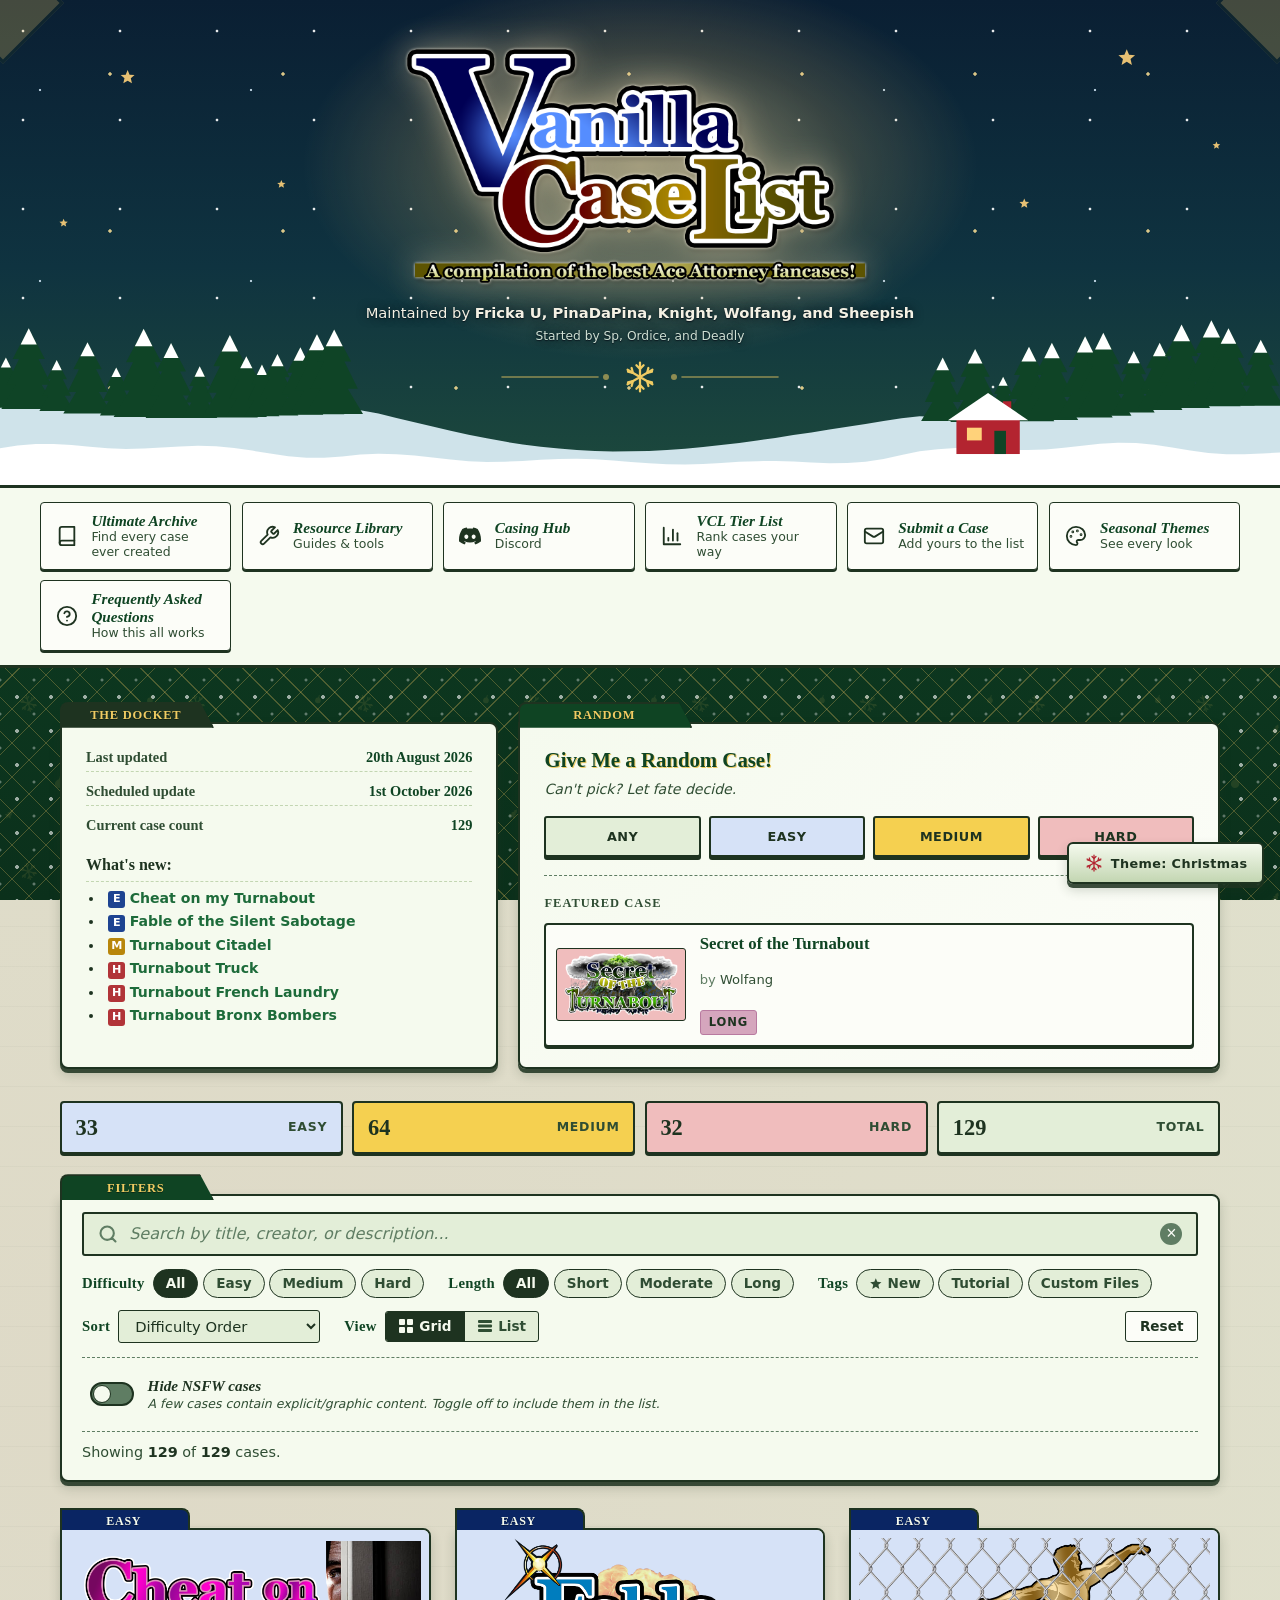
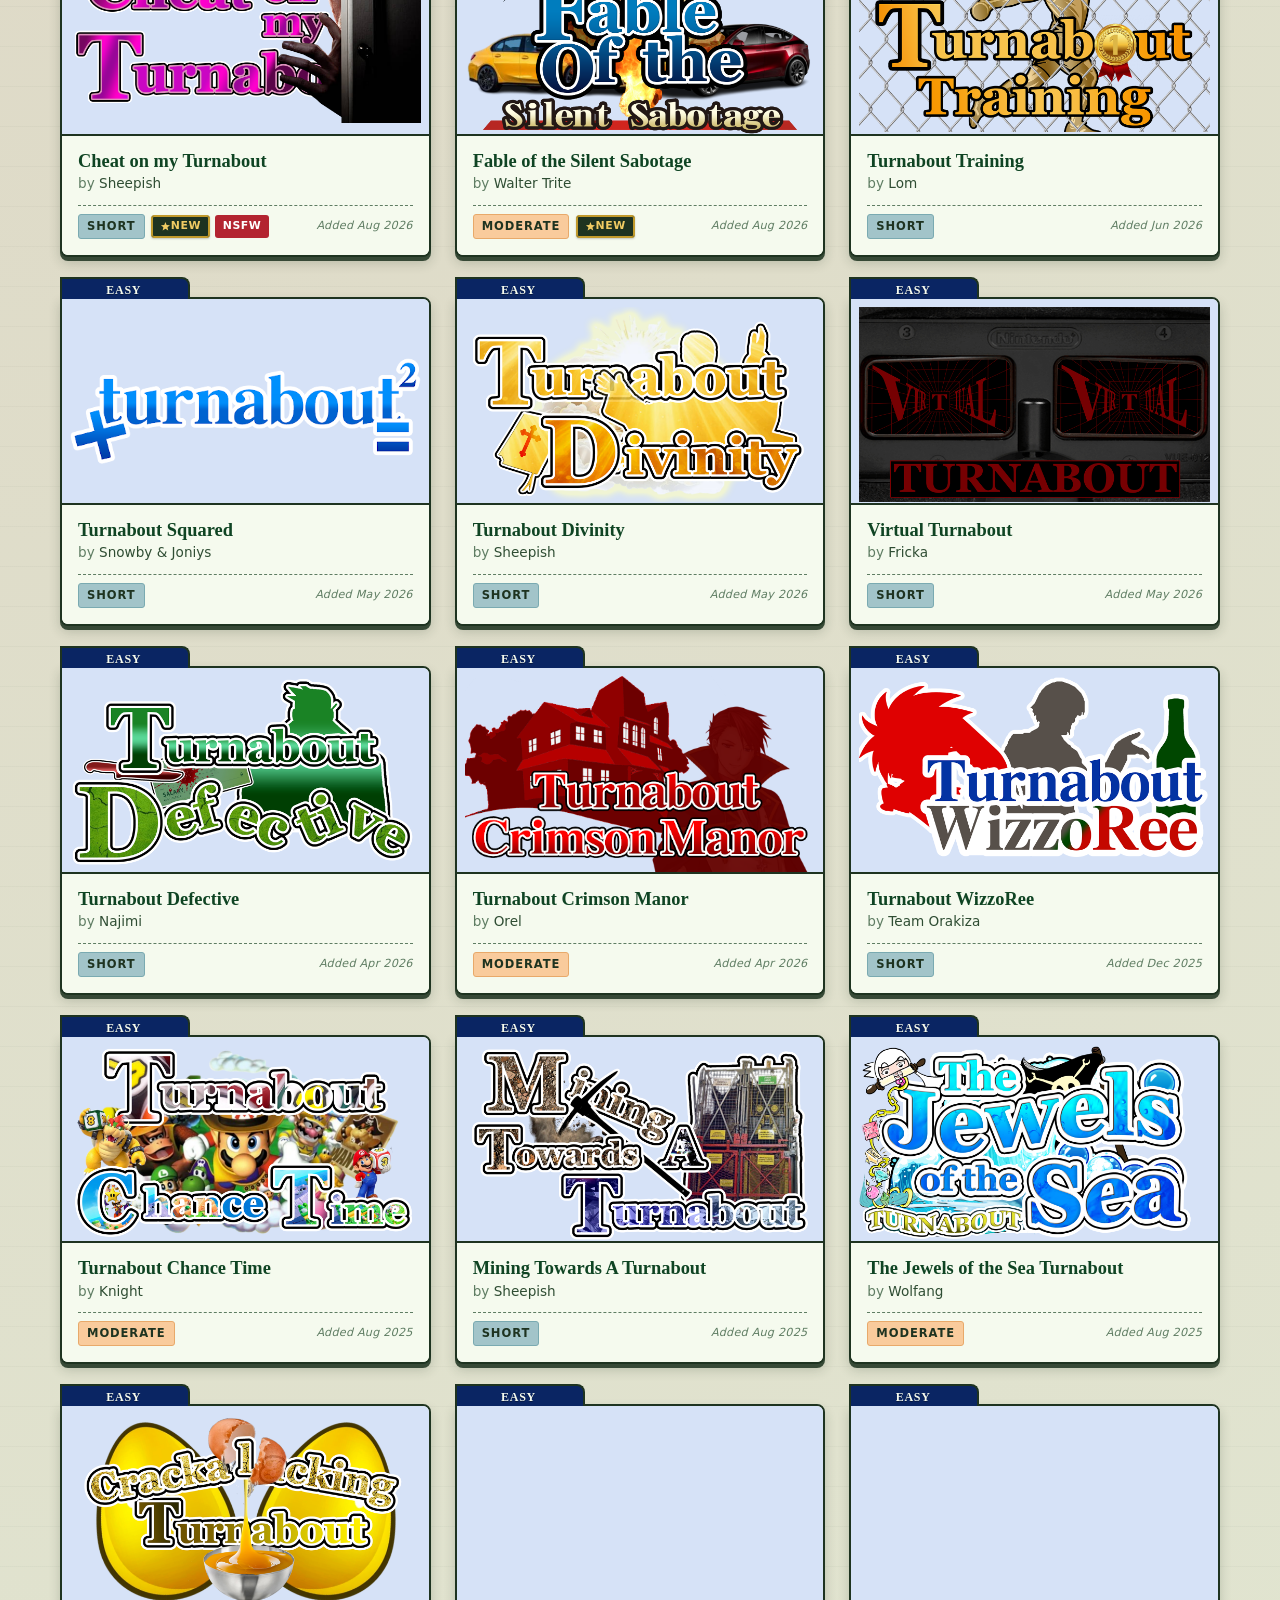
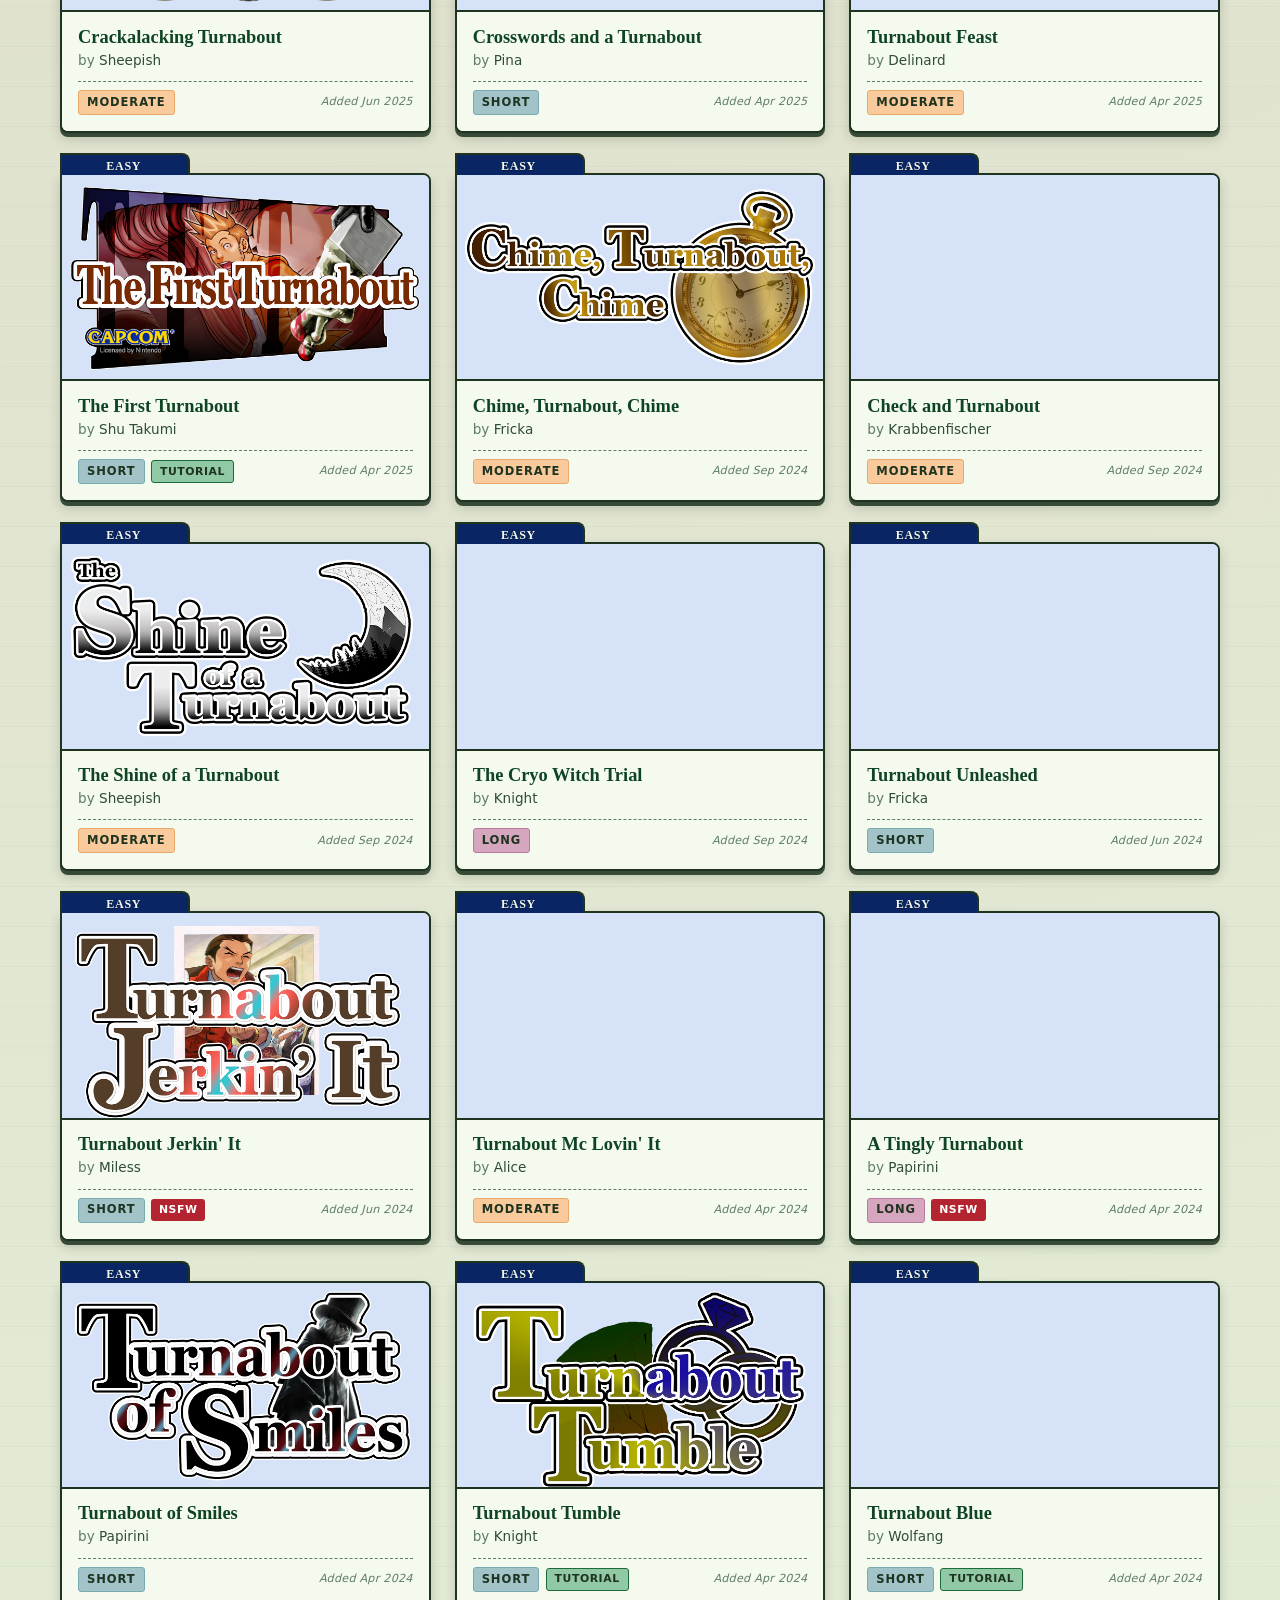
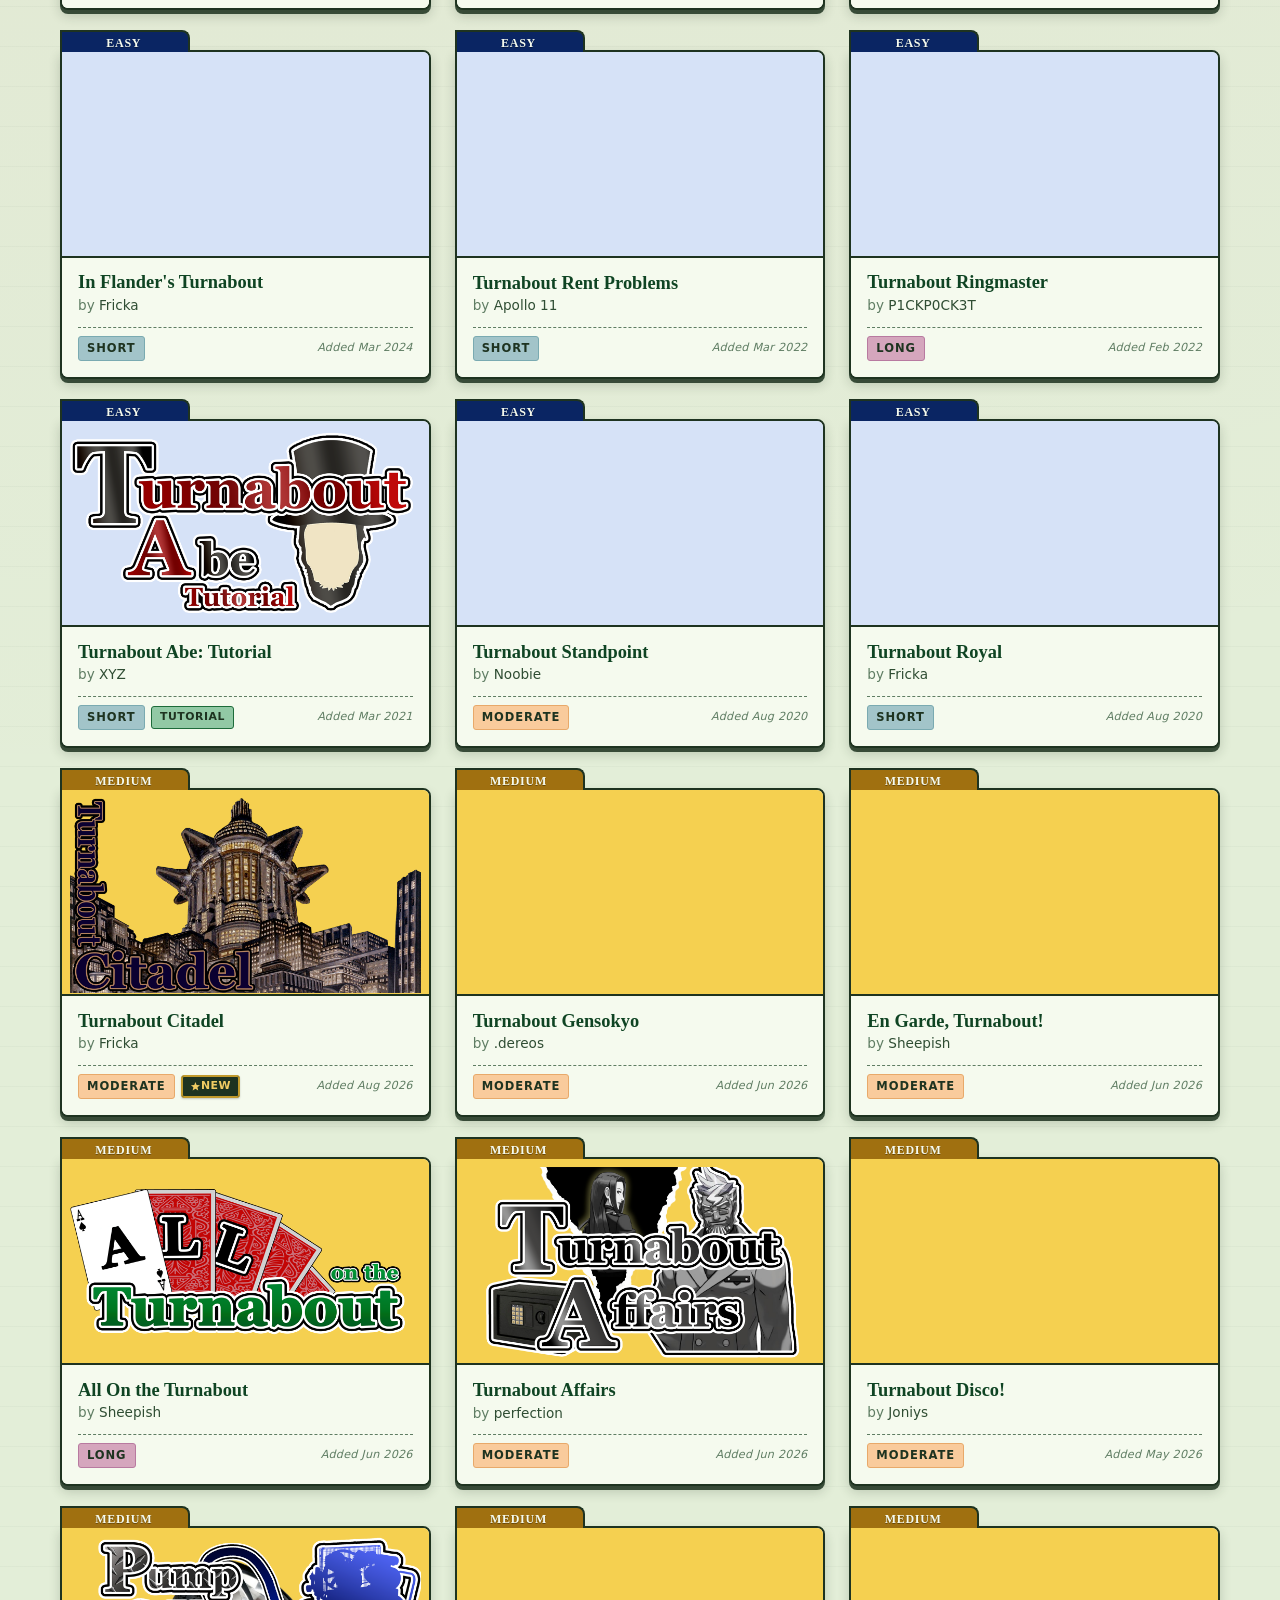
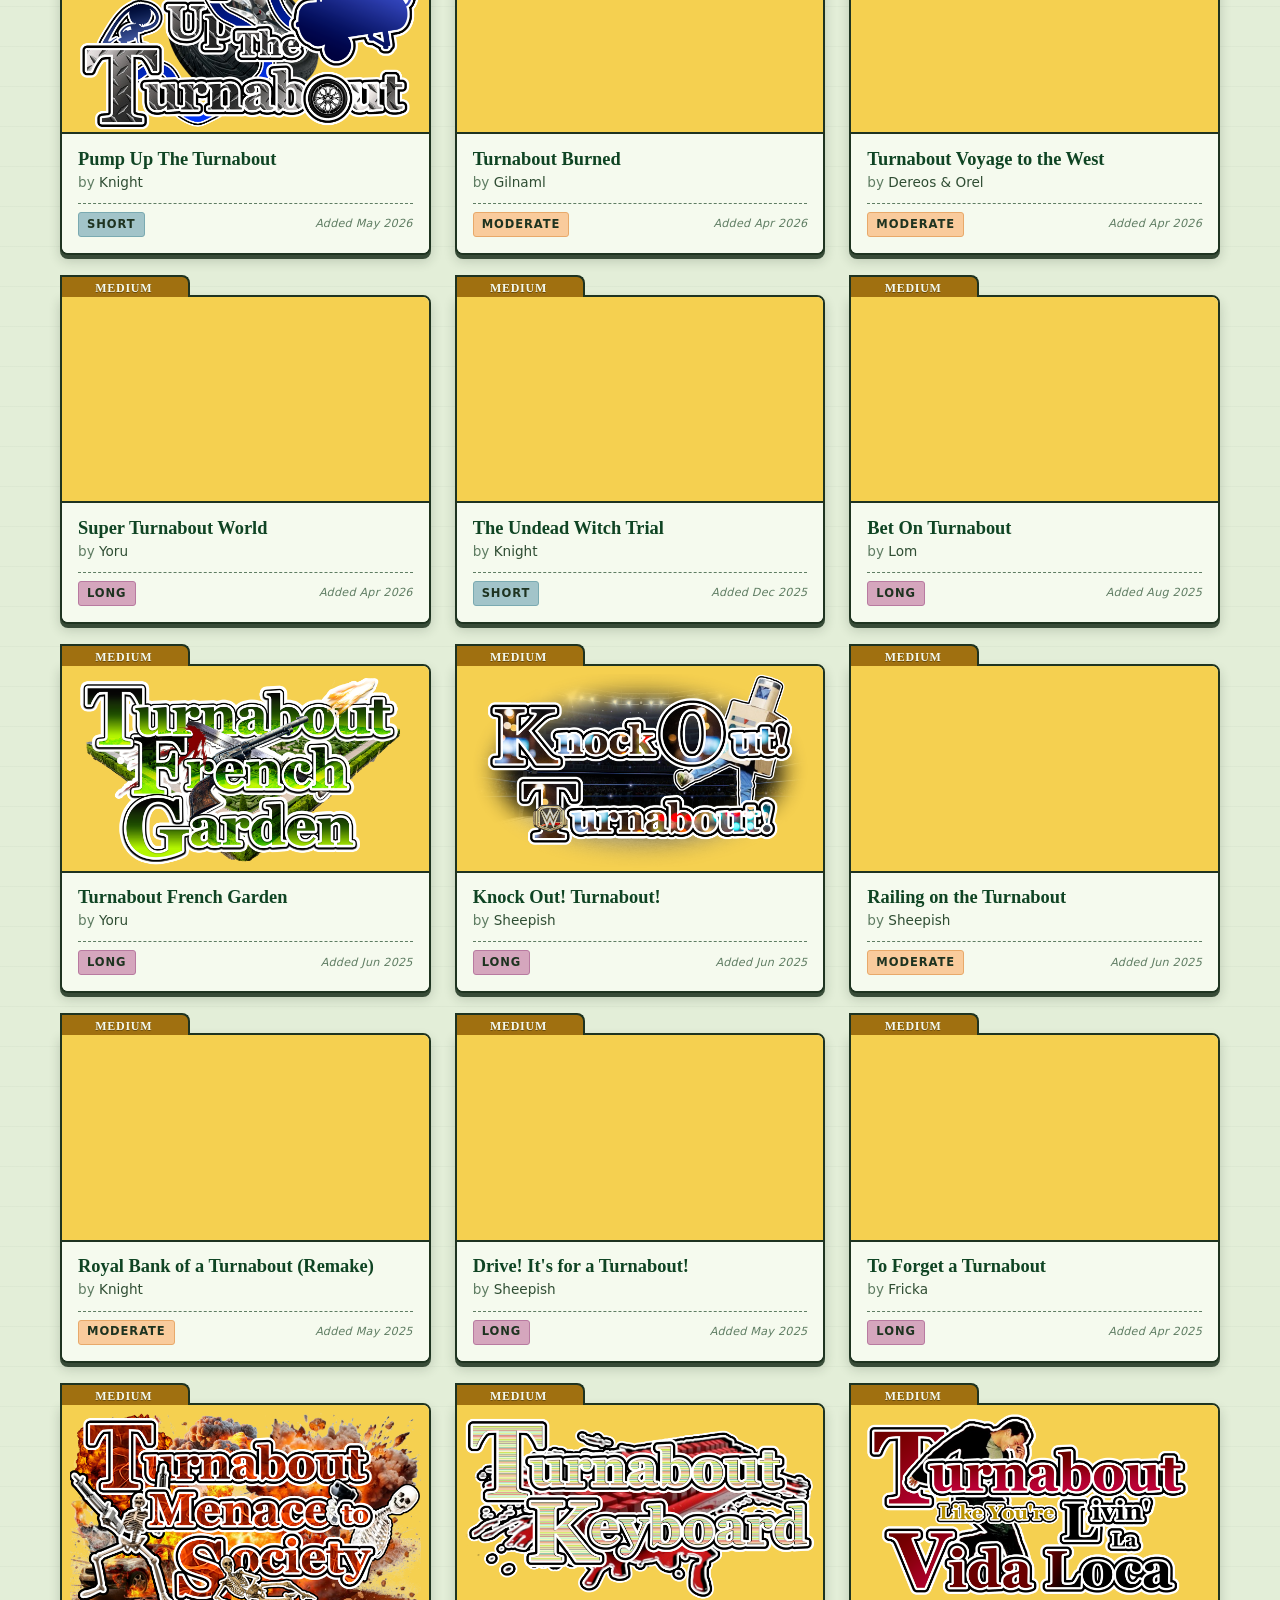
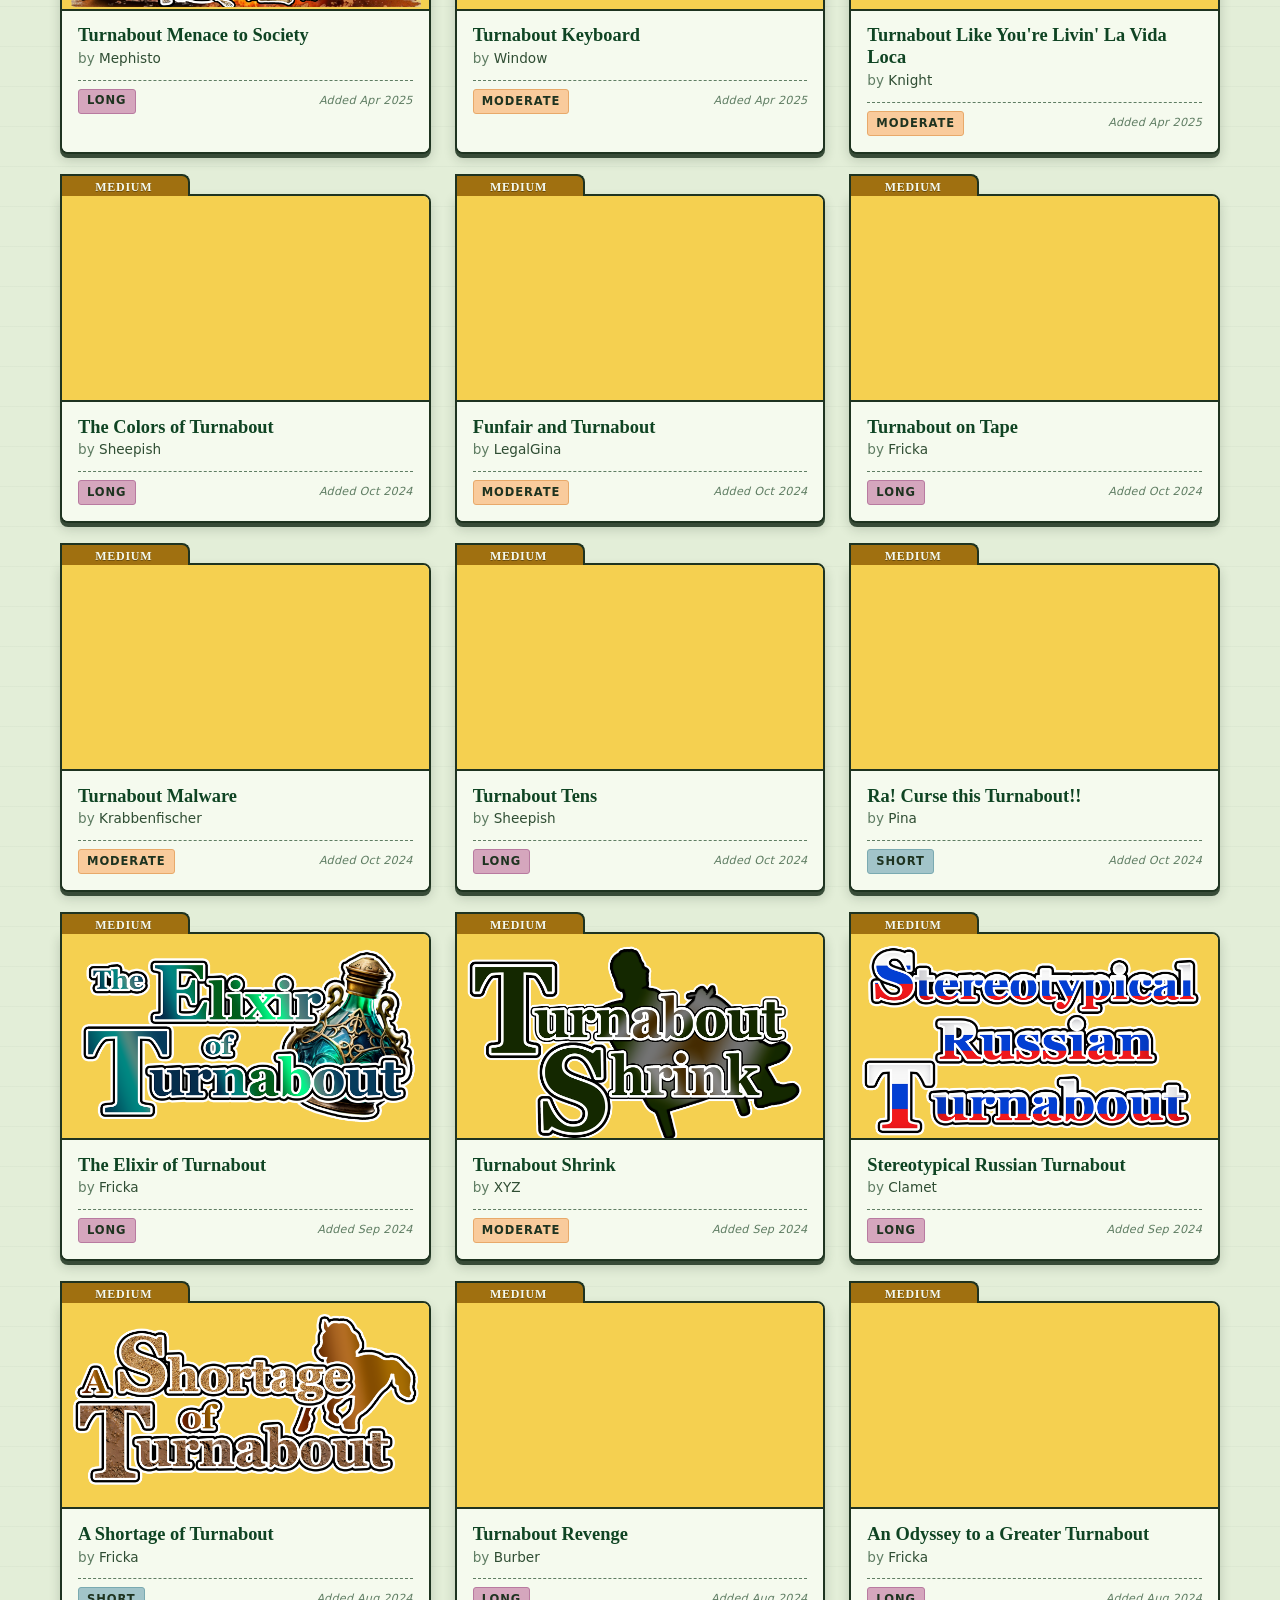
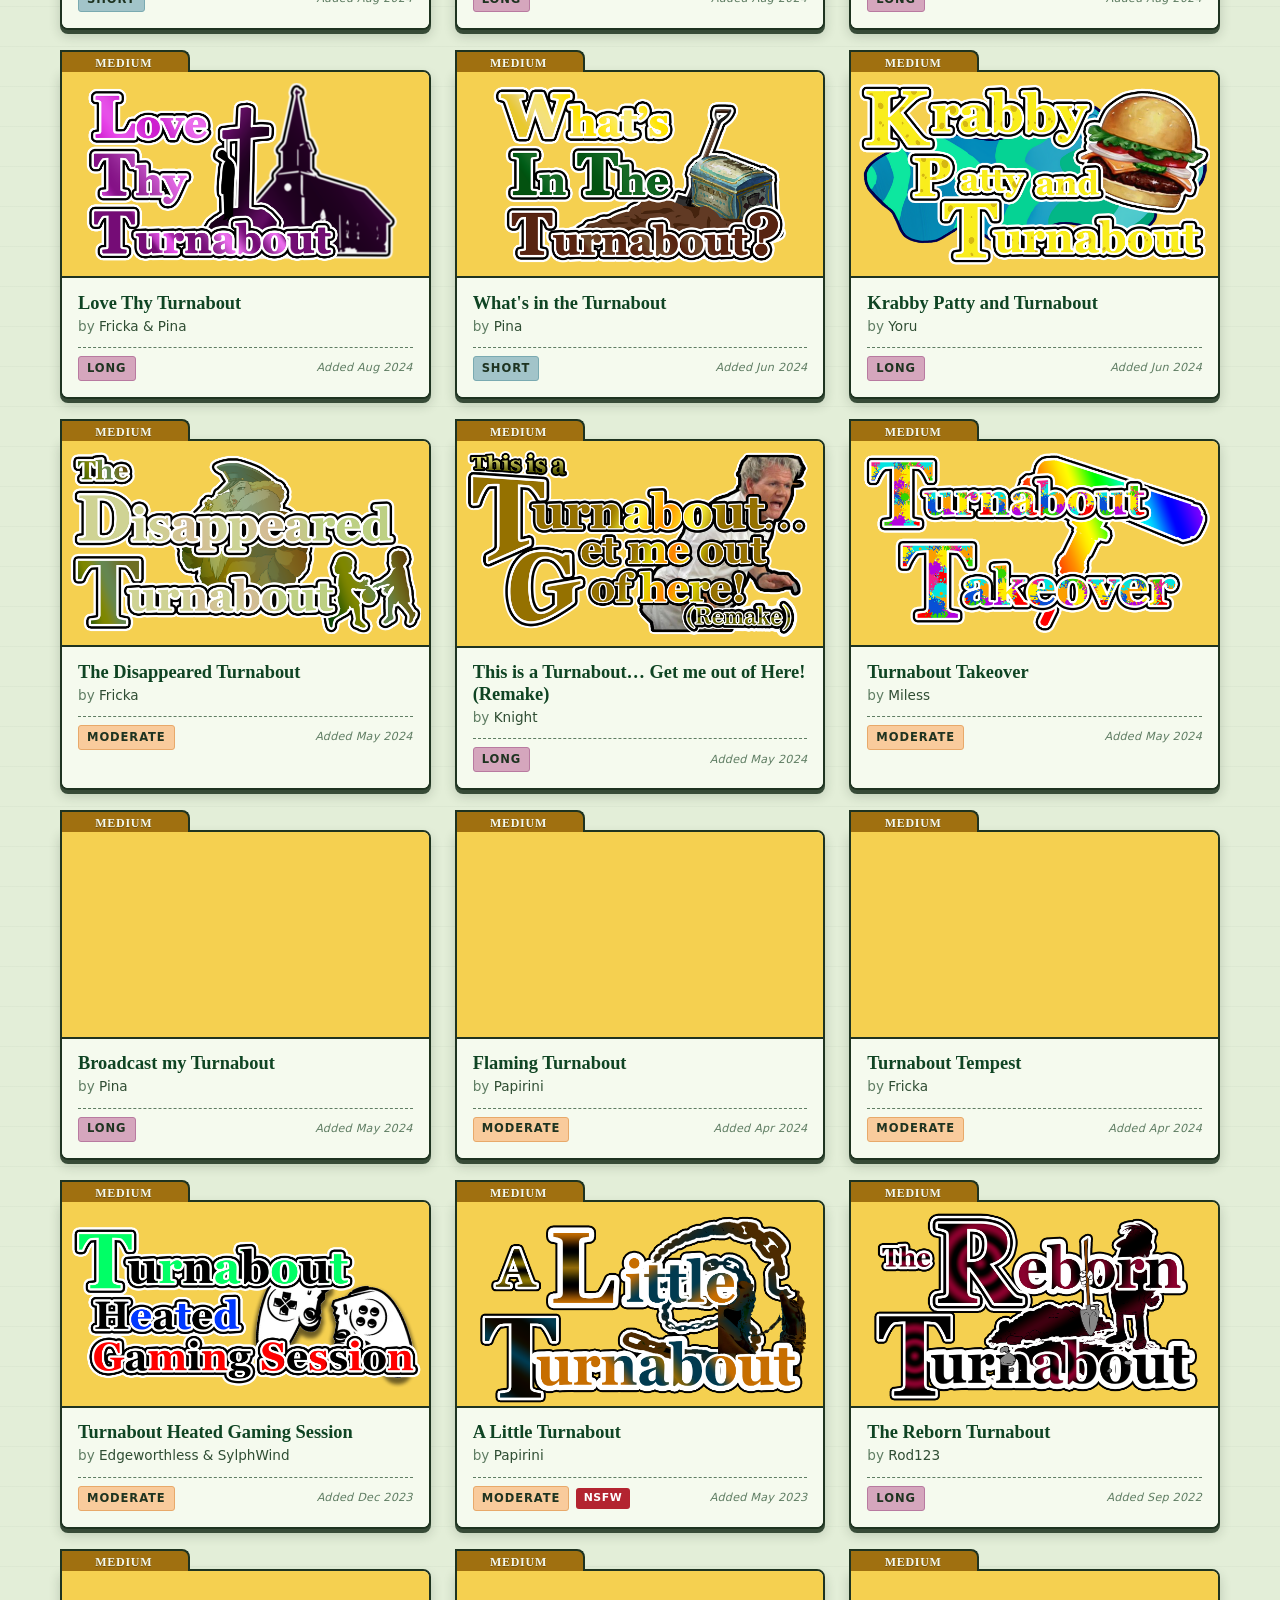
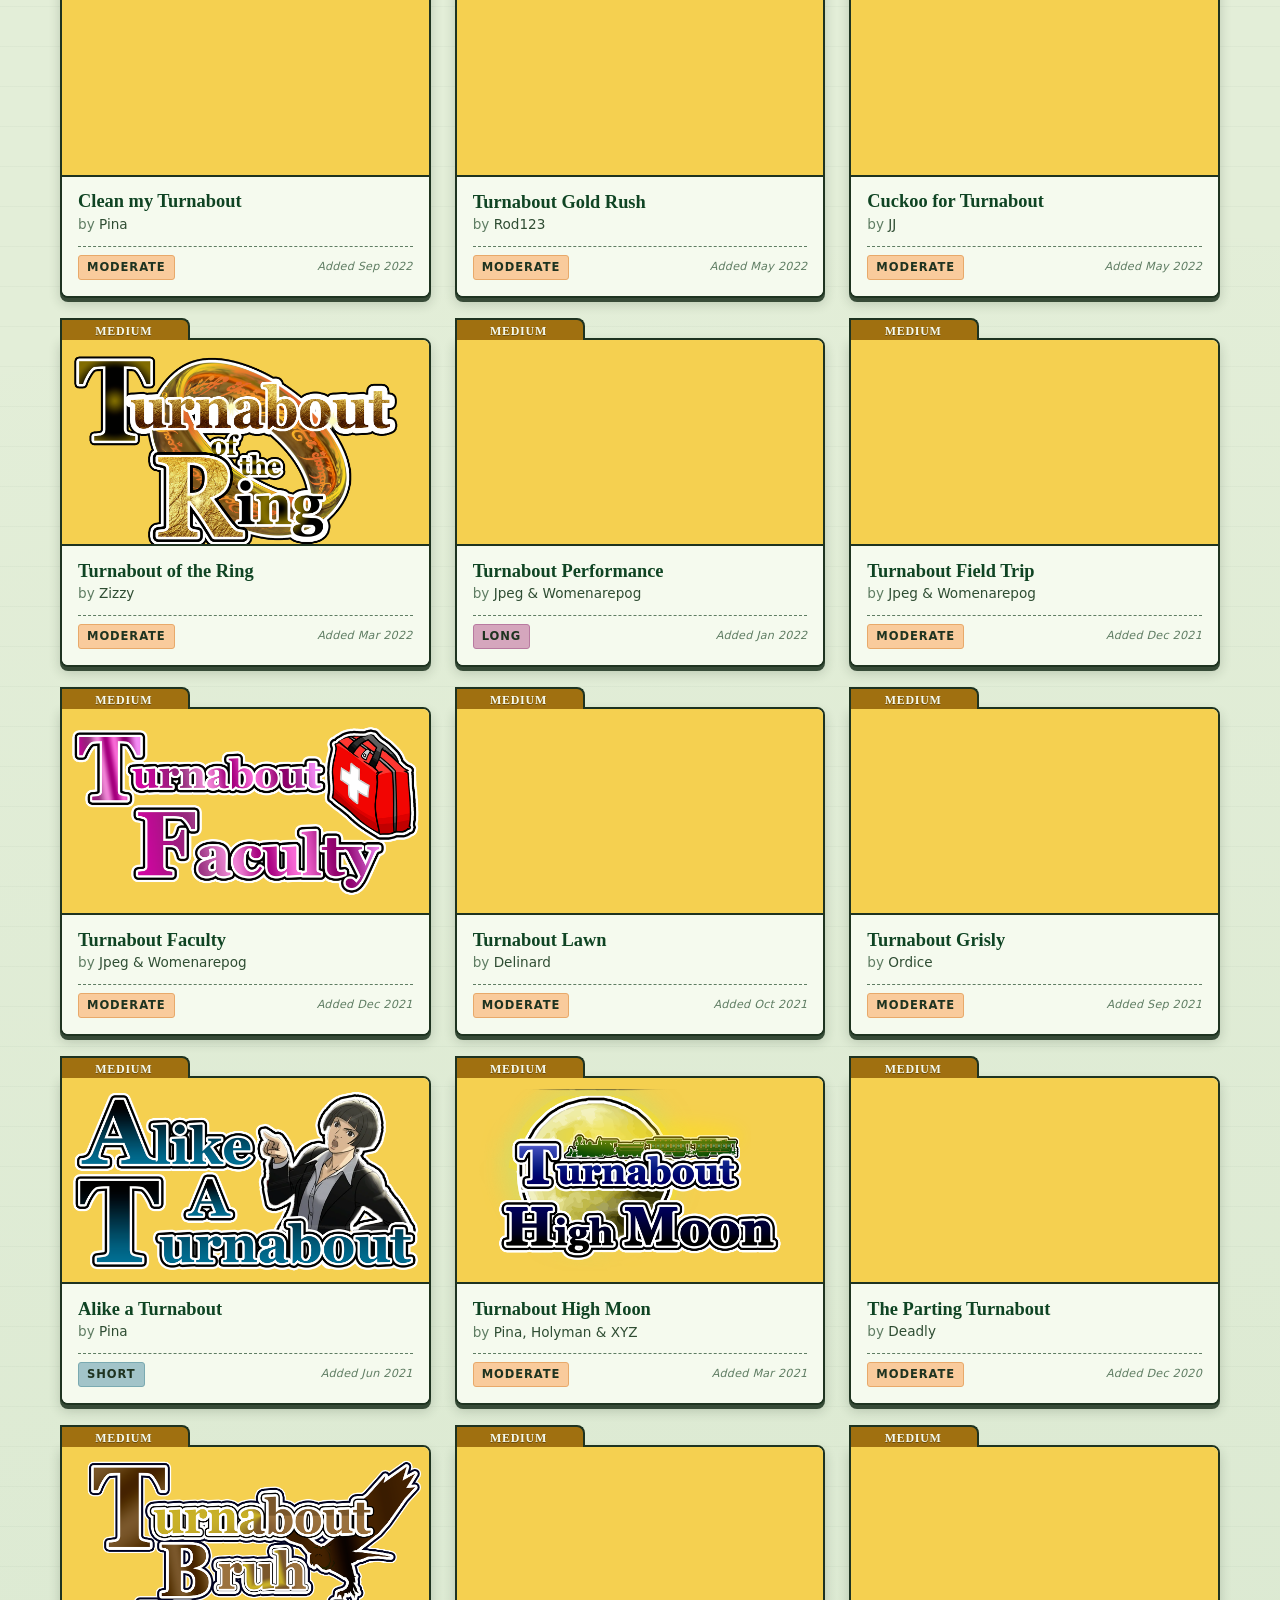
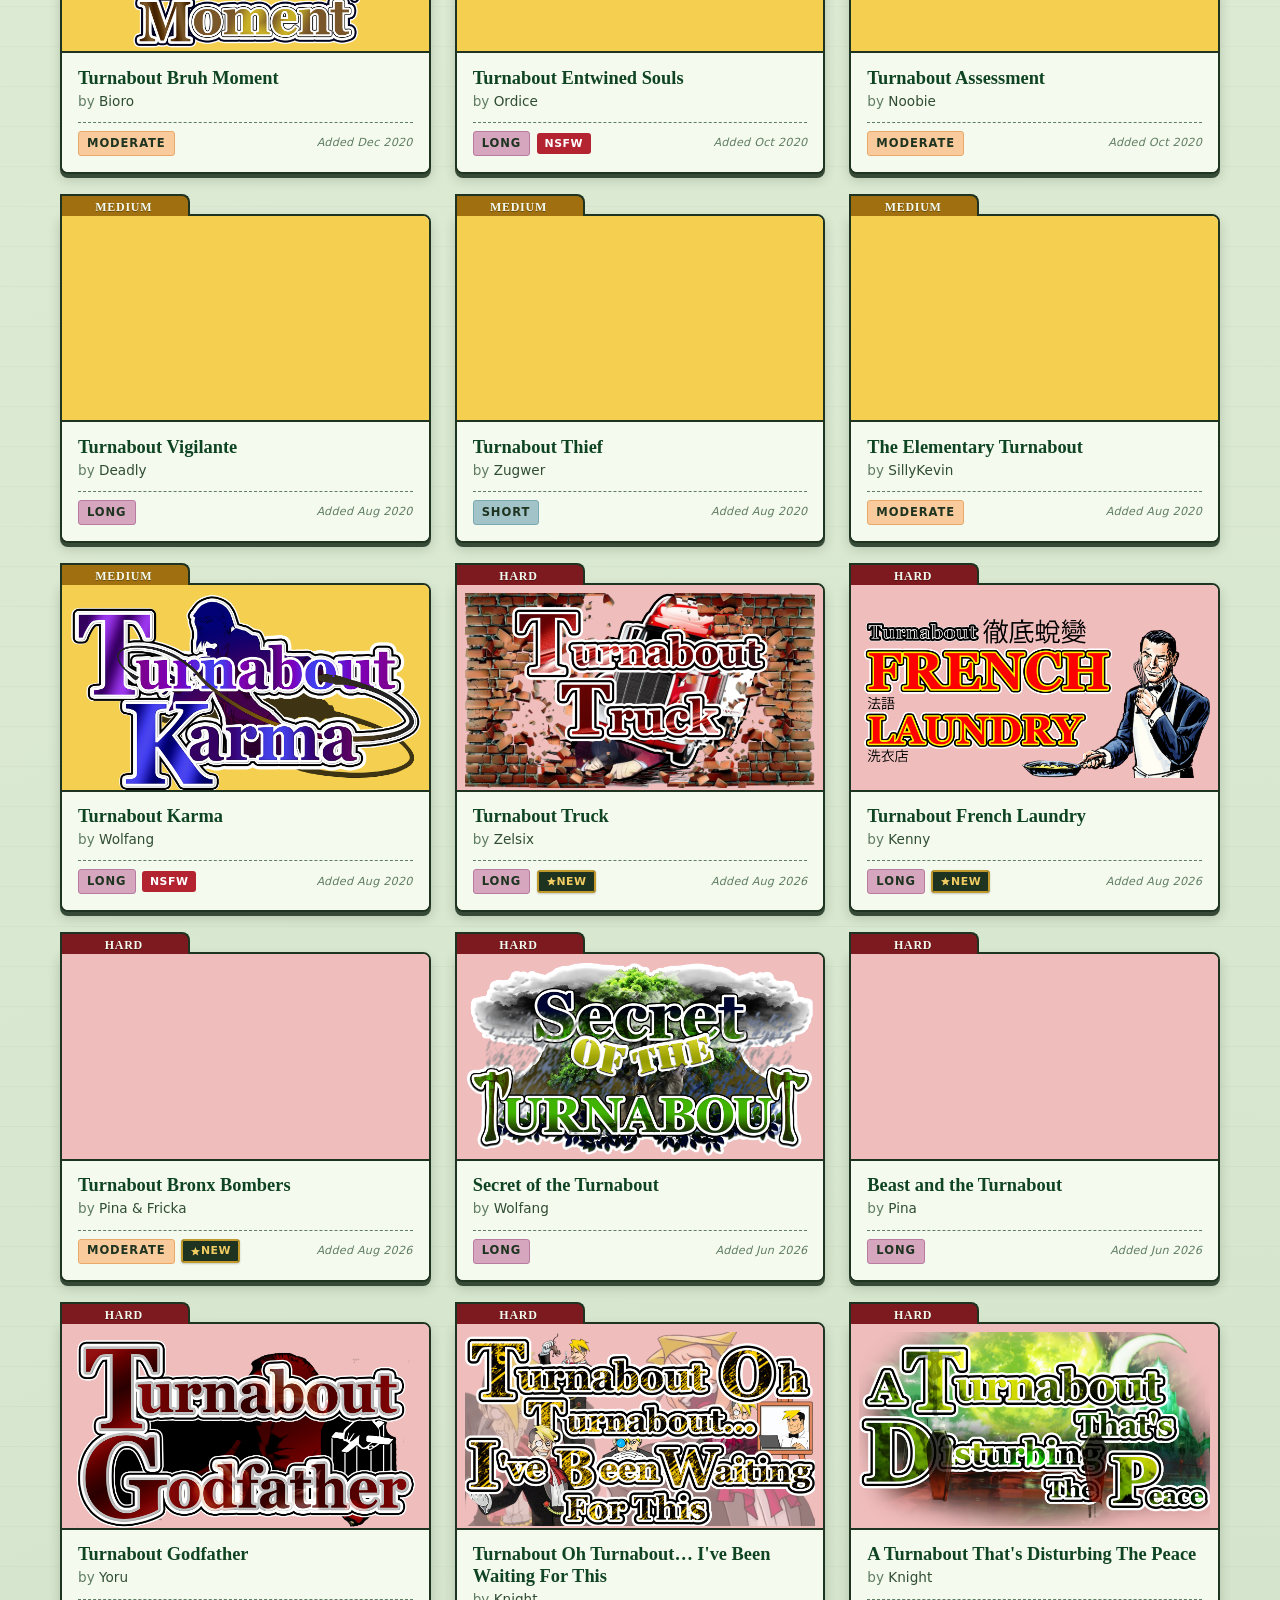
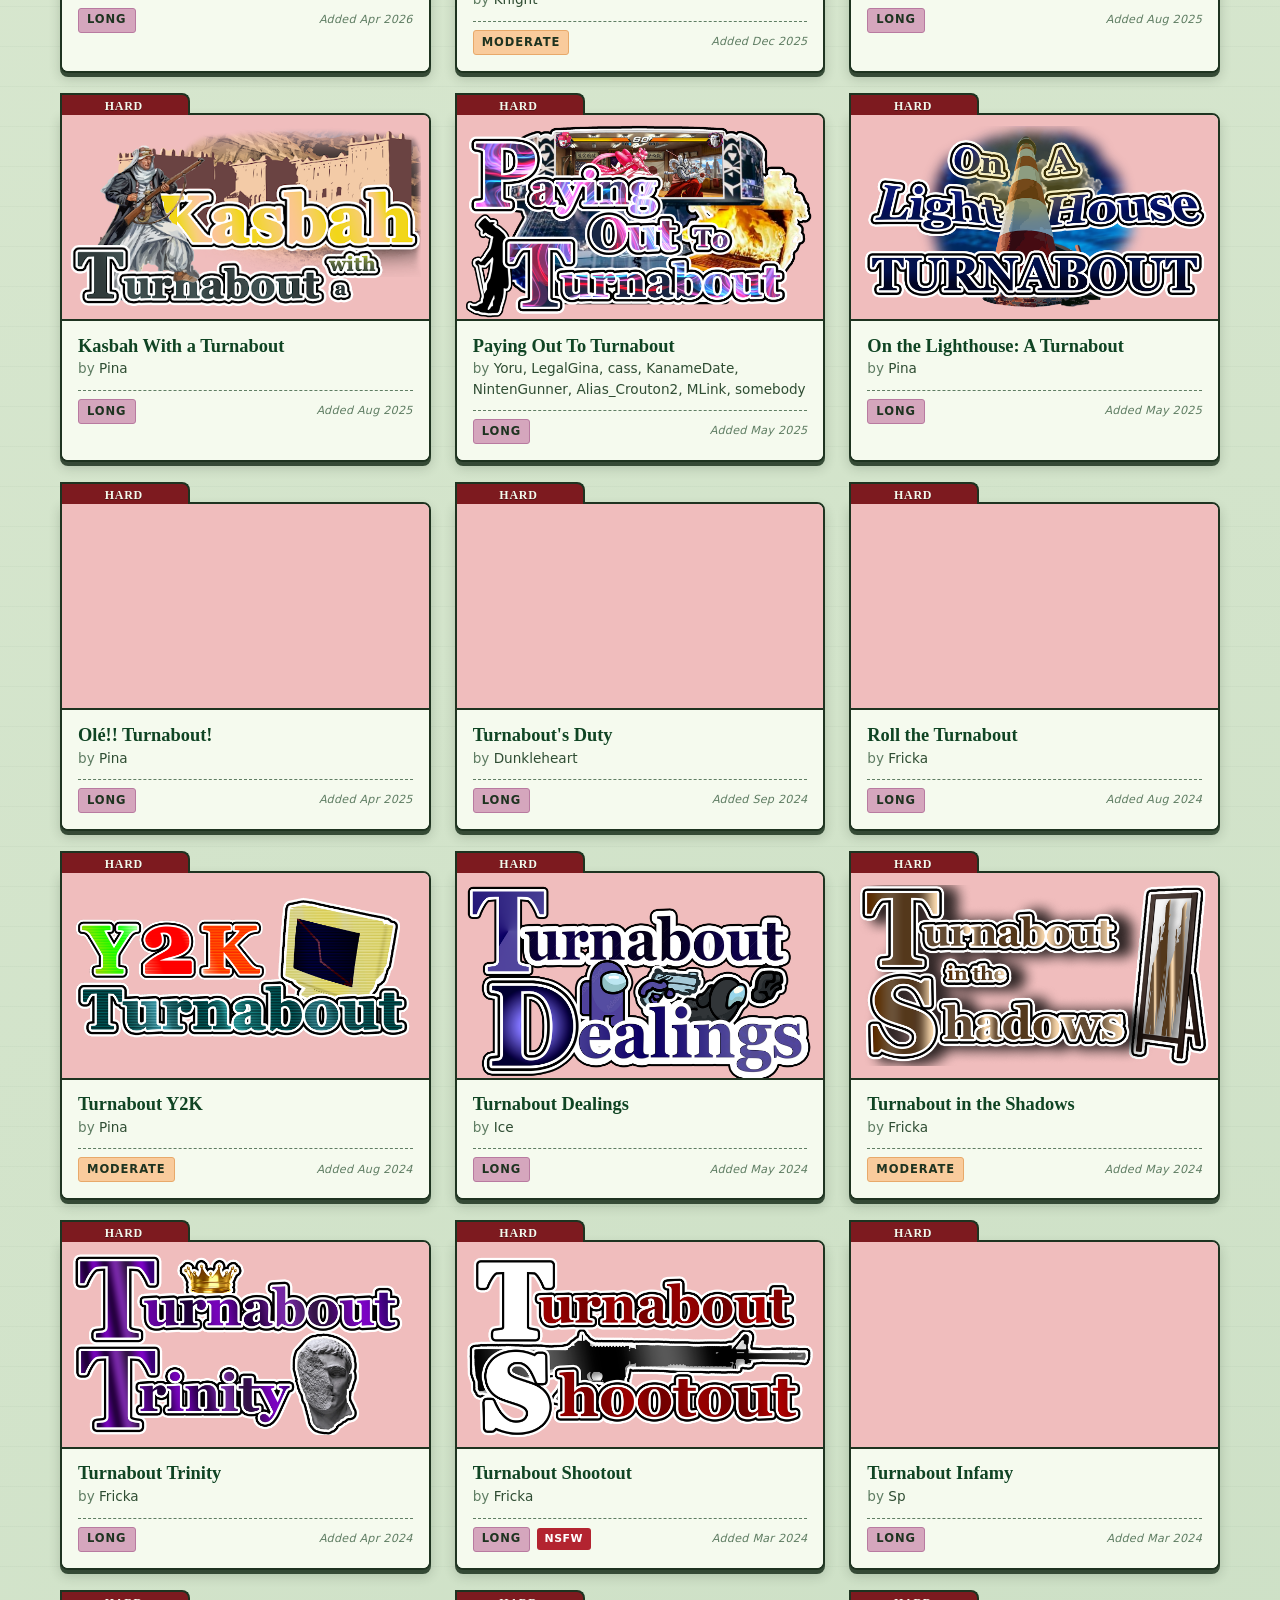
==== commit 2f9d57d1: "Give every season a scene and a backdrop of its own The seasons all wore the same light cream with a" ====
--- a/index.html
+++ b/index.html
@@ -49,6 +49,9 @@
        <html data-theme="..."> before the first paint, so the classic
        palette never flashes on its way to the season. -->
   <script src="themes.js"></script>
+  <!-- The illustrated horizons. Deferred: it only draws once the page is
+       laid out, and the masthead's colours are already right without it. -->
+  <script src="scenes.js" defer></script>
 
 <body>
   <header class="site-header">
--- a/themes.css
+++ b/themes.css
@@ -20,15 +20,62 @@
    -------------------------------------------------------------------------- */
 
 :root {
-  /* Accent + ornament every theme may override. The classic look opts out of
-     the ornament by leaving the glyph empty. */
+  /* The accent every theme may override; all the seasonal marks are drawn in
+     it, so a season's ornaments always match its paper. */
   --season-accent: var(--gold);
-  --season-glyph: '';
-  --season-fx-size: 1.6rem;
-}
-
-/* The falling-ornament layer (snow, leaves, bats…). Purely decorative, so it
-   never takes pointer events and disappears for reduced-motion visitors. */
+}
+
+/* --- the crest under the masthead ---------------------------------------- */
+
+/* A drawn rule with the season's emblem set into the middle. themes.js leaves
+   it out entirely for the classic look, which wears no season. */
+.season-crest {
+  display: block;
+  width: min(300px, 70%);
+  height: auto;
+  margin: 0.7rem auto 0;
+  color: var(--season-accent);
+}
+
+.season-crest__rule path {
+  fill: none;
+  stroke: currentColor;
+  stroke-width: 1.6;
+  stroke-linecap: round;
+  opacity: 0.55;
+}
+
+.season-crest__rule circle {
+  fill: currentColor;
+  opacity: 0.55;
+}
+
+/* --- the backdrop --------------------------------------------------------- */
+
+/* Behind the whole page: the season's colour and weave (--scene), with a
+   sparse tile of its marks washed over it. A fixed layer, not a body
+   background: iOS ignores background-attachment: fixed, and the scene would
+   smear down the full height of a 129-case page. z-index keeps it under the
+   content but over the body's own paper texture. */
+.season-backdrop {
+  position: fixed;
+  inset: 0;
+  z-index: -1;
+  pointer-events: none;
+  background: var(--scene, none);
+}
+
+.season-backdrop svg {
+  width: 100%;
+  height: 100%;
+  color: var(--wash-color, var(--season-accent));
+  opacity: var(--wash-opacity, 0.1);
+}
+
+/* --- the drifting marks --------------------------------------------------- */
+
+/* Purely decorative, so it never takes pointer events, is hidden from
+   assistive tech, and is dropped for reduced-motion visitors. */
 .season-fx {
   position: fixed;
   inset: 0;
@@ -40,11 +87,16 @@
 .season-fx span {
   position: absolute;
   top: -8vh;
-  font-size: var(--season-fx-size);
-  line-height: 1;
-  opacity: 0.75;
+  display: block;
+  line-height: 0;
   animation: season-fall linear infinite;
   will-change: transform;
+}
+
+.season-fx__mark {
+  display: block;
+  width: 100%;
+  height: 100%;
 }
 
 @keyframes season-fall {
@@ -61,19 +113,6 @@
   .season-fx {
     display: none;
   }
-}
-
-/* The season ornament flanking the header, drawn from --season-glyph. */
-.site-header .season-mark {
-  display: block;
-  font-size: 1.4rem;
-  letter-spacing: 0.6rem;
-  margin: 0.35rem 0 0;
-  opacity: 0.85;
-}
-
-.site-header .season-mark::before {
-  content: var(--season-glyph);
 }
 
 /* --------------------------------------------------------------------------
@@ -118,7 +157,6 @@
   --shadow-deep: 0 8px 0 rgba(42, 31, 10, 0.85), 0 14px 30px rgba(42, 31, 10, 0.22);
 
   --season-accent: #c9962b;
-  --season-glyph: '';
 }
 
 /* --------------------------------------------------------------------------
@@ -159,7 +197,6 @@
   --shadow-deep: 0 8px 0 rgba(25, 21, 64, 0.85), 0 14px 30px rgba(25, 21, 64, 0.24);
 
   --season-accent: #f4d370;
-  --season-glyph: '\2728';
 }
 
 :root[data-theme="newyear"] body {
@@ -207,7 +244,6 @@
   --shadow-deep: 0 8px 0 rgba(70, 17, 47, 0.8), 0 14px 30px rgba(70, 17, 47, 0.24);
 
   --season-accent: #c02b4c;
-  --season-glyph: '\2764';
 }
 
 :root[data-theme="valentines"] body {
@@ -255,7 +291,6 @@
   --shadow-deep: 0 8px 0 rgba(47, 64, 33, 0.75), 0 14px 30px rgba(47, 64, 33, 0.22);
 
   --season-accent: #d4658a;
-  --season-glyph: '\1F430';
 }
 
 :root[data-theme="easter"] body {
@@ -303,7 +338,6 @@
   --shadow-deep: 0 8px 0 rgba(19, 63, 74, 0.8), 0 14px 30px rgba(19, 63, 74, 0.22);
 
   --season-accent: #e08c1e;
-  --season-glyph: '\2600';
 }
 
 :root[data-theme="summer"] body {
@@ -351,7 +385,6 @@
   --shadow-deep: 0 8px 0 rgba(58, 33, 9, 0.85), 0 14px 30px rgba(58, 33, 9, 0.24);
 
   --season-accent: #a83a20;
-  --season-glyph: '\1F342';
 }
 
 :root[data-theme="autumn"] body {
@@ -399,7 +432,6 @@
   --shadow-deep: 0 8px 0 rgba(36, 16, 51, 0.88), 0 14px 30px rgba(36, 16, 51, 0.3);
 
   --season-accent: #d9731a;
-  --season-glyph: '\1F383';
 }
 
 :root[data-theme="halloween"] body {
@@ -447,7 +479,6 @@
   --shadow-deep: 0 8px 0 rgba(30, 51, 32, 0.85), 0 14px 30px rgba(30, 51, 32, 0.24);
 
   --season-accent: #b32430;
-  --season-glyph: '\1F384';
 }
 
 :root[data-theme="christmas"] body {
@@ -455,6 +486,326 @@
     radial-gradient(circle at 12% 8%, rgba(179, 36, 48, 0.1) 0%, transparent 26%),
     radial-gradient(circle at 88% 92%, rgba(44, 122, 66, 0.12) 0%, transparent 30%),
     repeating-linear-gradient(0deg, transparent 0 39px, rgba(30, 51, 32, 0.03) 39px 40px);
+}
+
+/* ==========================================================================
+   Scenes
+   --------------------------------------------------------------------------
+   The palettes above keep the paper readable; the scenes are where the
+   seasons part company. Each one sets:
+
+     --scene          the page backdrop: a colour and a weave of its own
+     --scene-sky      the sky behind the masthead, with a light behind the logo
+     --scene-ink      text that sits on the sky (the credits), and its halo
+     --scene-accent   the crest, drawn on the sky rather than on paper
+     --wash-*         the tile of marks over the backdrop
+     --horizon-*      the colours scenes.js paints the horizon with
+
+   Nothing is meant to be read straight off the backdrop: every panel sits on
+   paper, and the footers that used to be transparent get a paper band below.
+   ========================================================================== */
+
+/* Where the logo sits, so every scene can put its light — and Halloween its
+   moon — right behind it. Mirrors .site-logo's width and the header's top
+   padding in styles.css. A percentage of the header would drift: on a phone
+   the header is shorter and the moon slid down behind the credits. */
+:root {
+  --logo-w: clamp(280px, 42vw, 500px);
+  --logo-top: 2.5rem;
+  --logo-cy: calc(var(--logo-top) + var(--logo-w) / 4);
+}
+
+@media (max-width: 480px) {
+  :root {
+    --logo-top: 1.5rem;
+  }
+}
+
+/* Classic has no scene, but restates the tokens so a classic card nested in a
+   seasonal page (the gallery) does not inherit the page's sky. */
+[data-theme="classic"] {
+  --scene: none;
+  --scene-sky: linear-gradient(180deg, var(--cream-light) 0%, var(--cream) 100%);
+  --scene-ink: var(--ink-soft);
+  --scene-ink-soft: var(--ink-light);
+  --scene-shadow: transparent;
+  --scene-accent: var(--gold);
+}
+
+/* --- New Year: a starfield over the city --------------------------------- */
+
+[data-theme="newyear"] {
+  --stars:
+    radial-gradient(circle at 23px 31px, rgba(255, 244, 214, 0.95) 0 1.2px, transparent 1.8px) 0 0 / 97px 89px,
+    radial-gradient(circle at 61px 12px, rgba(255, 255, 255, 0.8) 0 0.8px, transparent 1.4px) 0 0 / 131px 113px,
+    radial-gradient(circle at 110px 74px, rgba(244, 211, 112, 0.9) 0 1.5px, transparent 2.2px) 0 0 / 173px 157px,
+    radial-gradient(circle at 40px 90px, rgba(200, 210, 255, 0.85) 0 1px, transparent 1.6px) 0 0 / 211px 191px;
+
+  --scene:
+    var(--stars),
+    radial-gradient(ellipse 70% 45% at 50% 115%, rgba(164, 51, 95, 0.55), transparent 70%),
+    linear-gradient(180deg, #070a24 0%, #121249 55%, #231a55 100%);
+
+  --scene-sky:
+    radial-gradient(ellipse calc(var(--logo-w) * 0.9) calc(var(--logo-w) * 0.52) at 50% var(--logo-cy), rgba(255, 236, 170, 0.5) 0%, rgba(244, 211, 112, 0.16) 45%, transparent 75%),
+    var(--stars),
+    linear-gradient(180deg, #070a24 0%, #141452 58%, #3a2160 100%);
+
+  --scene-ink: #f6f0dc;
+  --scene-ink-soft: #cfc9ee;
+  --scene-shadow: rgba(7, 10, 36, 0.9);
+  --scene-accent: #f4d370;
+  --wash-color: #f4d370;
+  --wash-opacity: 0.12;
+
+  --horizon-far: #221f63;
+  --horizon-near: #090a24;
+  --horizon-light: #f4d370;
+  --horizon-accent: #ea7aa6;
+}
+
+/* --- Valentine's: a tufted, quilted satin -------------------------------- */
+
+[data-theme="valentines"] {
+  --scene:
+    radial-gradient(circle at 0 0, rgba(255, 224, 234, 0.55) 0 2.2px, transparent 2.8px) 0 0 / 56px 56px,
+    radial-gradient(circle at 28px 28px, rgba(255, 224, 234, 0.55) 0 2.2px, transparent 2.8px) 0 0 / 56px 56px,
+    conic-gradient(from 45deg, rgba(255, 255, 255, 0.08) 25%, transparent 0 50%, rgba(255, 255, 255, 0.08) 0 75%, transparent 0) 0 0 / 56px 56px,
+    radial-gradient(ellipse 80% 60% at 50% 0%, rgba(234, 111, 143, 0.8), transparent 70%),
+    linear-gradient(165deg, #c0264f 0%, #8e1840 50%, #5a0f2e 100%);
+
+  --scene-sky:
+    radial-gradient(ellipse calc(var(--logo-w) * 0.9) calc(var(--logo-w) * 0.52) at 50% var(--logo-cy), rgba(255, 246, 249, 0.9) 0%, rgba(255, 224, 234, 0.4) 45%, transparent 75%),
+    linear-gradient(180deg, #f9c4d3 0%, #ee98b0 55%, #d8698c 100%);
+
+  --scene-ink: #3d0c27;
+  --scene-ink-soft: #6c2049;
+  --scene-shadow: rgba(255, 236, 242, 0.75);
+  --scene-accent: #8e1840;
+  --wash-color: #ffd9e4;
+  --wash-opacity: 0.14;
+
+  --horizon-far: #d8698c;
+  --horizon-near: #fff5f8;
+  --horizon-light: #fff0f4;
+  --horizon-accent: #b01e4a;
+}
+
+/* --- Easter: painted-egg stripes and polka dots -------------------------- */
+
+[data-theme="easter"] {
+  --scene:
+    radial-gradient(circle, rgba(255, 255, 255, 0.6) 0 3px, transparent 3.6px) 0 0 / 38px 38px,
+    radial-gradient(circle, rgba(255, 255, 255, 0.6) 0 3px, transparent 3.6px) 19px 19px / 38px 38px,
+    repeating-linear-gradient(115deg,
+      #f6c2d4 0 64px, #fbe5a4 64px 128px, #c4ebcf 128px 192px,
+      #cbd7f6 192px 256px, #e1ccf4 256px 320px);
+
+  --scene-sky:
+    radial-gradient(ellipse calc(var(--logo-w) * 0.9) calc(var(--logo-w) * 0.52) at 50% var(--logo-cy), rgba(255, 252, 230, 0.95) 0%, rgba(255, 246, 200, 0.45) 42%, transparent 72%),
+    linear-gradient(180deg, #b8e0f4 0%, #dcf0f4 55%, #fbf2cc 100%);
+
+  --scene-ink: #2f4021;
+  --scene-ink-soft: #4a6135;
+  --scene-shadow: rgba(255, 255, 255, 0.75);
+  --scene-accent: #c24f78;
+  --wash-color: #7a5aa0;
+  --wash-opacity: 0.1;
+
+  --horizon-far: #bfe3a6;
+  --horizon-mid: #97cf7e;
+  --horizon-near: #6cb35a;
+  --horizon-light: #ffffff;
+  --horizon-accent: #c7a3e6;
+}
+
+/* --- Summer: seigaiha waves on open water -------------------------------- */
+
+[data-theme="summer"] {
+  --waves:
+    radial-gradient(circle at 50% 100%,
+      transparent 0 8px, rgba(255, 255, 255, 0.3) 8px 10px,
+      transparent 10px 16px, rgba(255, 255, 255, 0.3) 16px 18px,
+      transparent 18px 24px, rgba(255, 255, 255, 0.3) 24px 26px, transparent 26px);
+
+  --scene:
+    var(--waves) 0 0 / 52px 26px,
+    var(--waves) 26px 13px / 52px 26px,
+    radial-gradient(ellipse 60% 40% at 80% 0%, rgba(255, 226, 150, 0.45), transparent 70%),
+    linear-gradient(180deg, #22b8c8 0%, #0e8aa3 55%, #0a6680 100%);
+
+  --scene-sky:
+    radial-gradient(ellipse calc(var(--logo-w) * 0.9) calc(var(--logo-w) * 0.52) at 50% var(--logo-cy), rgba(255, 248, 214, 0.95) 0%, rgba(255, 214, 140, 0.45) 40%, transparent 72%),
+    linear-gradient(180deg, #7fd3e6 0%, #bfe8ef 50%, #ffe0b4 100%);
+
+  --scene-ink: #0f3f4a;
+  --scene-ink-soft: #1f5d6b;
+  --scene-shadow: rgba(255, 255, 255, 0.75);
+  --scene-accent: #d0620c;
+  --wash-color: #ffffff;
+  --wash-opacity: 0.14;
+
+  --horizon-far: #7fd0dc;
+  --horizon-mid: #2aa3ba;
+  --horizon-near: #0b7189;
+  --horizon-light: #ffffff;
+  --horizon-accent: #e0603f;
+}
+
+/* --- Autumn: a woollen flannel plaid ------------------------------------- */
+
+[data-theme="autumn"] {
+  --scene:
+    repeating-linear-gradient(45deg, rgba(0, 0, 0, 0.05) 0 1px, transparent 1px 4px),
+    repeating-linear-gradient(90deg,
+      rgba(38, 16, 4, 0.34) 0 16px, transparent 16px 34px,
+      rgba(255, 196, 92, 0.24) 34px 38px, transparent 38px 80px),
+    repeating-linear-gradient(0deg,
+      rgba(38, 16, 4, 0.34) 0 16px, transparent 16px 34px,
+      rgba(255, 196, 92, 0.24) 34px 38px, transparent 38px 80px),
+    #a8401b;
+
+  --scene-sky:
+    radial-gradient(ellipse calc(var(--logo-w) * 0.9) calc(var(--logo-w) * 0.52) at 50% var(--logo-cy), rgba(255, 240, 205, 0.95) 0%, rgba(255, 205, 140, 0.45) 42%, transparent 72%),
+    linear-gradient(180deg, #f7cf98 0%, #f0a766 55%, #d9763d 100%);
+
+  --scene-ink: #341904;
+  --scene-ink-soft: #5b3614;
+  --scene-shadow: rgba(255, 235, 205, 0.8);
+  --scene-accent: #7d240c;
+  --wash-color: #ffd28a;
+  --wash-opacity: 0.12;
+
+  --horizon-far: #c9773e;
+  --horizon-mid: #9c4a20;
+  --horizon-near: #5a2a0e;
+  --horizon-light: #ffe0b0;
+  --horizon-accent: #d0692a;
+}
+
+/* --- Halloween: a spider's web in the corner of the night ---------------- */
+
+[data-theme="halloween"] {
+  --scene:
+    repeating-radial-gradient(circle at 0 0, transparent 0 46px, rgba(214, 190, 240, 0.16) 46px 47.5px) 0 0 / 460px 460px no-repeat,
+    repeating-conic-gradient(from 90deg at 0 0, rgba(214, 190, 240, 0.16) 0 0.35deg, transparent 0.35deg 10deg) 0 0 / 460px 460px no-repeat,
+    repeating-radial-gradient(circle at 100% 100%, transparent 0 46px, rgba(214, 190, 240, 0.12) 46px 47.5px) 100% 100% / 380px 380px no-repeat,
+    repeating-conic-gradient(from 270deg at 100% 100%, rgba(214, 190, 240, 0.12) 0 0.35deg, transparent 0.35deg 10deg) 100% 100% / 380px 380px no-repeat,
+    radial-gradient(ellipse 70% 45% at 50% 115%, rgba(217, 115, 26, 0.4), transparent 70%),
+    linear-gradient(180deg, #14081f 0%, #22103a 55%, #2e1240 100%);
+
+  /* The moon sits right behind the logo, with a warm halo around it so the
+     whole masthead reads against the night. */
+  --scene-sky:
+    radial-gradient(circle calc(var(--logo-w) * 0.24) at 50% var(--logo-cy), #fff1d2 0 62%, #ffd79a 74%, rgba(255, 190, 110, 0.45) 84%, transparent 100%),
+    radial-gradient(ellipse calc(var(--logo-w) * 0.9) calc(var(--logo-w) * 0.52) at 50% var(--logo-cy), rgba(255, 190, 120, 0.42) 0%, rgba(255, 150, 80, 0.12) 50%, transparent 76%),
+    linear-gradient(180deg, #120720 0%, #2a1142 60%, #4a1d4f 100%);
+
+  --scene-ink: #f3e6ff;
+  --scene-ink-soft: #d9c4ec;
+  --scene-shadow: rgba(18, 7, 32, 0.92);
+  --scene-accent: #f7a441;
+  --wash-color: #f7a441;
+  --wash-opacity: 0.1;
+
+  --horizon-far: #2d133d;
+  --horizon-near: #0d0414;
+  --horizon-light: #f7922e;
+  --horizon-accent: #f7a441;
+}
+
+/* --- Christmas: gift-wrap lattice, dusted with snow ---------------------- */
+
+[data-theme="christmas"] {
+  --stars:
+    radial-gradient(circle at 23px 31px, rgba(255, 255, 255, 0.9) 0 1.1px, transparent 1.7px) 0 0 / 97px 89px,
+    radial-gradient(circle at 110px 74px, rgba(255, 226, 150, 0.85) 0 1.4px, transparent 2px) 0 0 / 173px 157px,
+    radial-gradient(circle at 40px 90px, rgba(220, 240, 255, 0.8) 0 1px, transparent 1.6px) 0 0 / 211px 191px;
+
+  --scene:
+    radial-gradient(circle, rgba(255, 255, 255, 0.6) 0 1.6px, transparent 2.2px) 0 0 / 34px 34px,
+    radial-gradient(circle, rgba(255, 255, 255, 0.35) 0 1.2px, transparent 1.8px) 17px 17px / 34px 34px,
+    repeating-linear-gradient(45deg, transparent 0 23px, rgba(226, 186, 92, 0.3) 23px 24px),
+    repeating-linear-gradient(-45deg, transparent 0 23px, rgba(226, 186, 92, 0.3) 23px 24px),
+    linear-gradient(180deg, #11492a 0%, #0b301b 100%);
+
+  --scene-sky:
+    radial-gradient(ellipse calc(var(--logo-w) * 0.9) calc(var(--logo-w) * 0.52) at 50% var(--logo-cy), rgba(255, 226, 160, 0.55) 0%, rgba(255, 200, 110, 0.18) 45%, transparent 75%),
+    var(--stars),
+    linear-gradient(180deg, #0a1f33 0%, #0f3340 55%, #1d4a3c 100%);
+
+  --scene-ink: #f4f1e4;
+  --scene-ink-soft: #cfe0d4;
+  --scene-shadow: rgba(8, 20, 28, 0.9);
+  --scene-accent: #f0cc63;
+  --wash-color: #f0cc63;
+  --wash-opacity: 0.1;
+
+  --horizon-far: #cfe3ea;
+  --horizon-mid: #0f4426;
+  --horizon-near: #ffffff;
+  --horizon-light: #ffd27a;
+  --horizon-accent: #b32430;
+}
+
+/* --- the masthead as a window onto the scene ----------------------------- */
+
+/* Gated on an explicit, non-classic data-theme: with JS off there is no
+   attribute, and the classic header stands. The archive and library heroes
+   keep their own identity. */
+[data-theme]:not([data-theme="classic"]) .site-header:not(.page-hero-archive):not(.page-hero-resources) {
+  background: var(--scene-sky);
+  /* Room for the horizon: the credits and crest sit on open sky above it. */
+  padding-bottom: 5.5rem;
+}
+
+.season-scene {
+  position: absolute;
+  inset: 0;
+  display: block;
+  width: 100%;
+  height: 100%;
+  pointer-events: none;
+}
+
+[data-theme]:not([data-theme="classic"]) .site-header:not(.page-hero-archive):not(.page-hero-resources) .site-credits {
+  color: var(--scene-ink);
+  text-shadow: 0 1px 1px var(--scene-shadow), 0 0 10px var(--scene-shadow);
+}
+
+[data-theme]:not([data-theme="classic"]) .site-header:not(.page-hero-archive):not(.page-hero-resources) .site-credits small {
+  color: var(--scene-ink-soft);
+}
+
+[data-theme]:not([data-theme="classic"]) .site-header:not(.page-hero-archive):not(.page-hero-resources) .season-crest {
+  color: var(--scene-accent);
+}
+
+/* On the three night skies, a pale edge and a soft glow keep the logo's navy
+   and burgundy from sinking into the dark. */
+[data-theme="newyear"] .site-header:not(.page-hero-archive):not(.page-hero-resources) .site-logo,
+[data-theme="halloween"] .site-header:not(.page-hero-archive):not(.page-hero-resources) .site-logo,
+[data-theme="christmas"] .site-header:not(.page-hero-archive):not(.page-hero-resources) .site-logo {
+  filter:
+    drop-shadow(0 0 1.5px rgba(255, 248, 230, 0.95))
+    drop-shadow(0 0 16px rgba(255, 236, 190, 0.45))
+    drop-shadow(2px 3px 2px rgba(0, 0, 0, 0.35));
+}
+
+/* The archive and library footers were transparent, reading straight off
+   their page's own colour. On a scene they get the paper band the Case List's
+   footer already has. */
+[data-theme]:not([data-theme="classic"]) body.page-archive .site-footer,
+[data-theme]:not([data-theme="classic"]) body.page-resources .site-footer {
+  background-color: var(--cream-light);
+  border-top-color: var(--ink);
+  color: var(--ink);
+}
+
+[data-theme]:not([data-theme="classic"]) body.page-archive .site-footer .footer-small,
+[data-theme]:not([data-theme="classic"]) body.page-resources .site-footer .footer-small {
+  color: var(--ink-light);
+  opacity: 1;
 }
 
 /* --------------------------------------------------------------------------
@@ -514,6 +865,16 @@
   display: none;
 }
 
+/* The emblem on the button and beside each option. Each option's icon carries
+   its own data-theme, so every season's mark shows in its own accent even
+   while the page around it wears another. */
+.theme-switcher__icon {
+  flex: 0 0 auto;
+  width: 1.25rem;
+  height: 1.25rem;
+  color: var(--season-accent);
+}
+
 .theme-switcher__title {
   margin: 0 0 0.15rem;
   font-family: var(--font-display);
@@ -531,7 +892,7 @@
 
 .theme-switcher__option {
   display: flex;
-  align-items: baseline;
+  align-items: center;
   gap: 0.5rem;
   width: 100%;
   padding: 0.45rem 0.55rem;
@@ -559,9 +920,10 @@
 
 .theme-switcher__option-window {
   margin-left: auto;
+  padding-left: 0.4rem;
   font-size: 0.65rem;
+  text-align: right;
   color: var(--ink-light);
-  white-space: nowrap;
 }
 
 .theme-switcher__option[aria-current="true"] .theme-switcher__option-window {
@@ -592,13 +954,19 @@
   padding: 2rem 1.5rem 4rem;
 }
 
+/* Sits on the backdrop, so it gets paper of its own. */
 .theme-gallery__intro {
   max-width: 46rem;
   margin: 0 auto 2rem;
+  padding: 1rem 1.4rem;
   text-align: center;
   font-size: 0.95rem;
   line-height: 1.6;
   color: var(--ink-soft);
+  background: var(--paper);
+  border: var(--border-medium);
+  border-radius: 8px;
+  box-shadow: var(--shadow-card);
 }
 
 .theme-gallery__grid {
@@ -617,16 +985,63 @@
   overflow: hidden;
 }
 
+/* The top of each card is a small window onto that season's scene, with its
+   emblem on a paper medallion where the logo would be. */
+/* The scene tokens resolve on the card (it carries data-theme), so the logo
+   anchor is re-pointed there: the light and the moon sit behind the
+   medallion instead of 165px down a 128px band. */
+.theme-card {
+  --logo-w: 190px;
+  --logo-cy: 40%;
+}
+
+.theme-card__scene {
+  position: relative;
+  height: 128px;
+  overflow: hidden;
+  background: var(--scene-sky);
+  border-bottom: var(--border-medium);
+}
+
+.theme-card__medallion {
+  position: absolute;
+  left: 50%;
+  top: 40%;
+  z-index: 1;
+  display: grid;
+  place-items: center;
+  width: 54px;
+  height: 54px;
+  transform: translate(-50%, -50%);
+  color: var(--season-accent);
+  background: var(--paper);
+  border: var(--border-medium);
+  border-radius: 50%;
+  box-shadow: var(--shadow-soft);
+}
+
+.theme-card__medallion svg {
+  width: 30px;
+  height: 30px;
+}
+
 .theme-card__preview {
   padding: 1rem;
   background: linear-gradient(180deg, var(--cream-light) 0%, var(--cream) 100%);
   border-bottom: var(--border-medium);
 }
 
+.theme-card__emblem {
+  flex: 0 0 auto;
+  width: 1.6rem;
+  height: 1.6rem;
+  color: var(--season-accent);
+}
+
 .theme-card__name {
   display: flex;
   align-items: center;
-  gap: 0.4rem;
+  gap: 0.45rem;
   margin: 0 0 0.15rem;
   font-family: var(--font-display);
   font-size: 1.15rem;
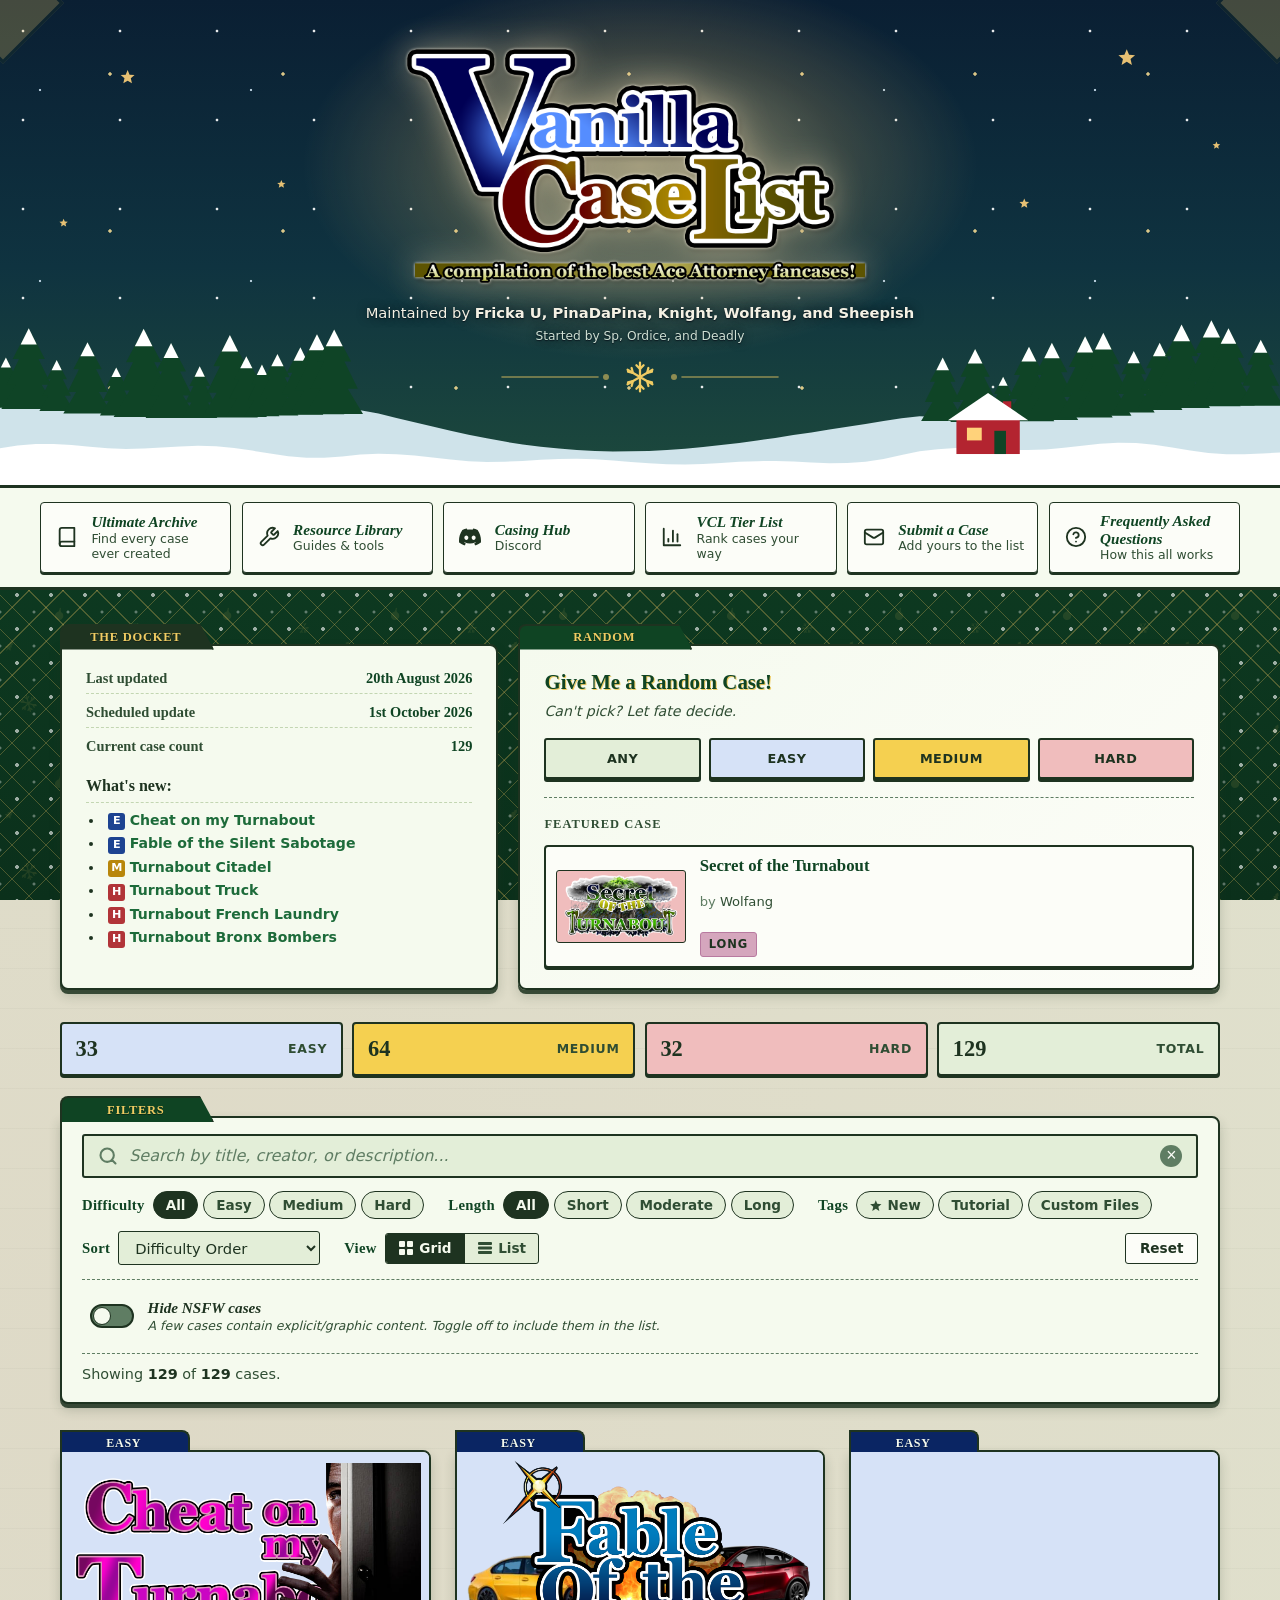
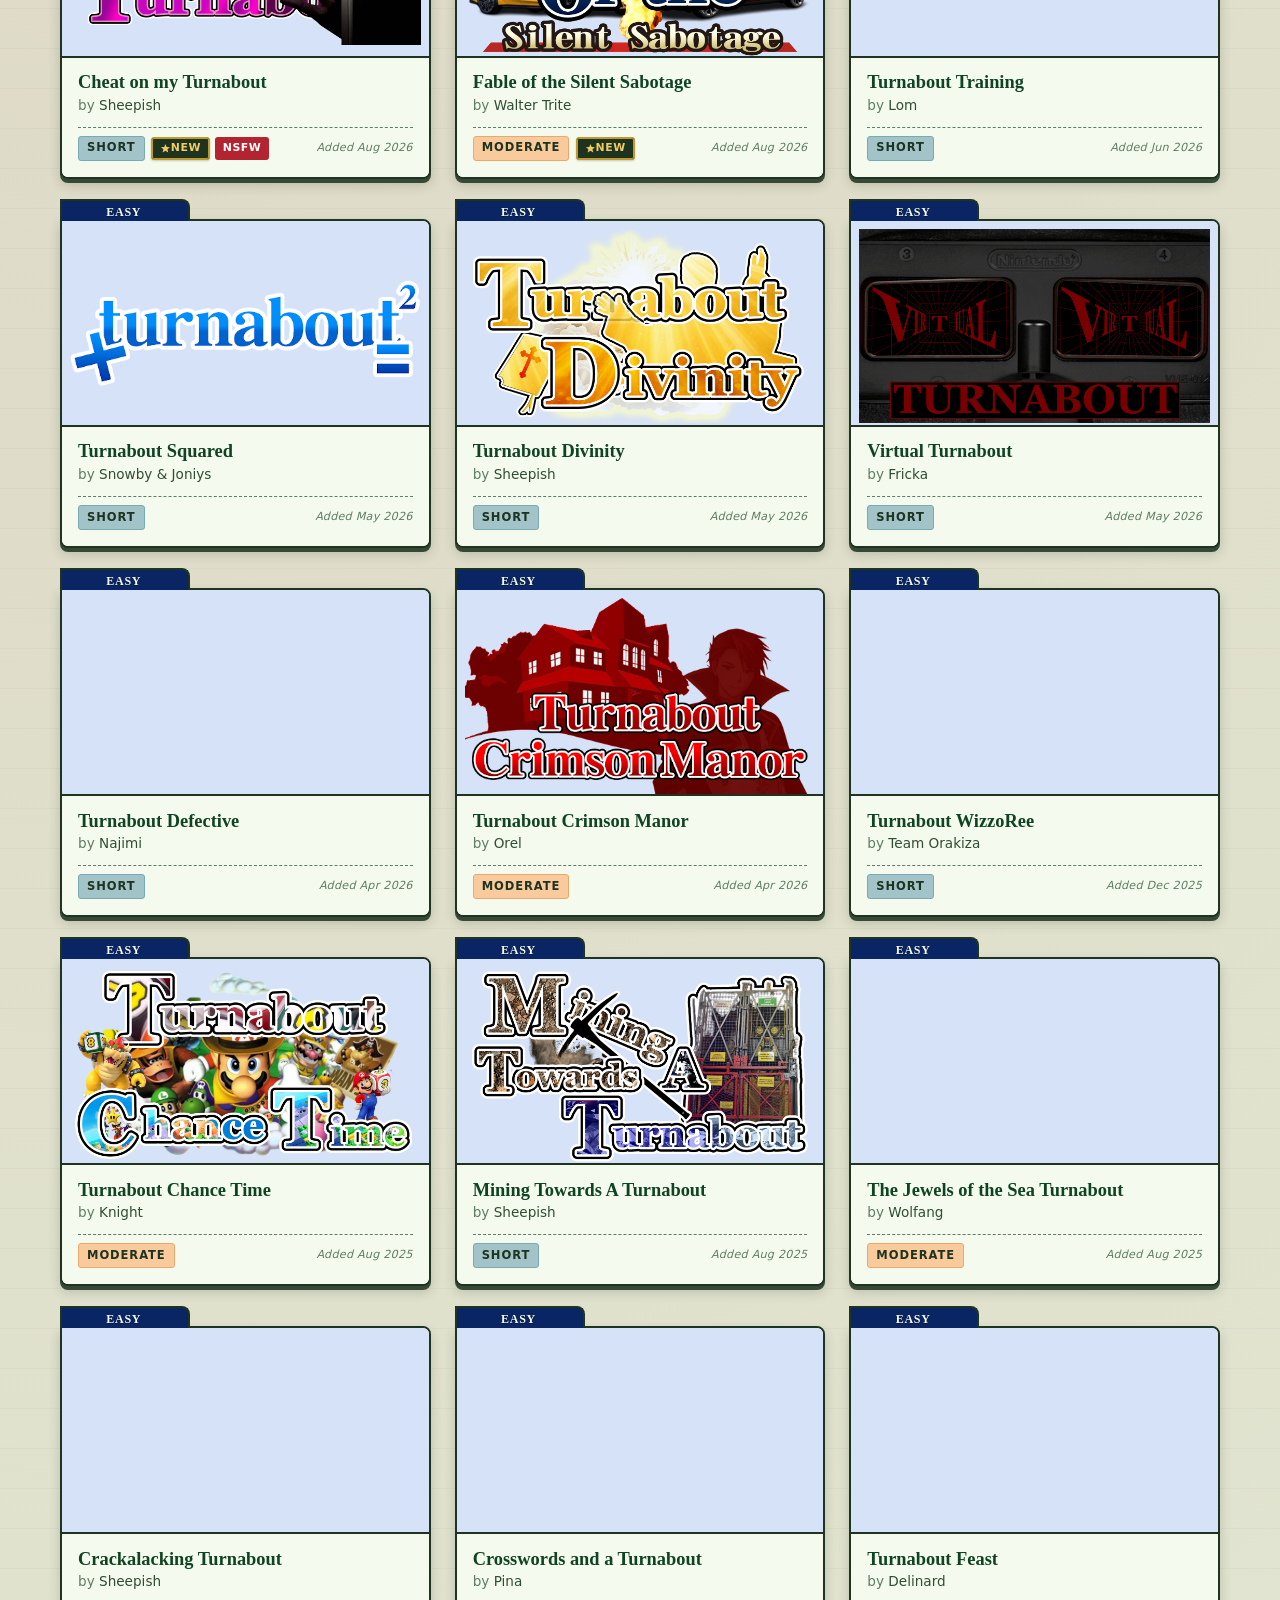
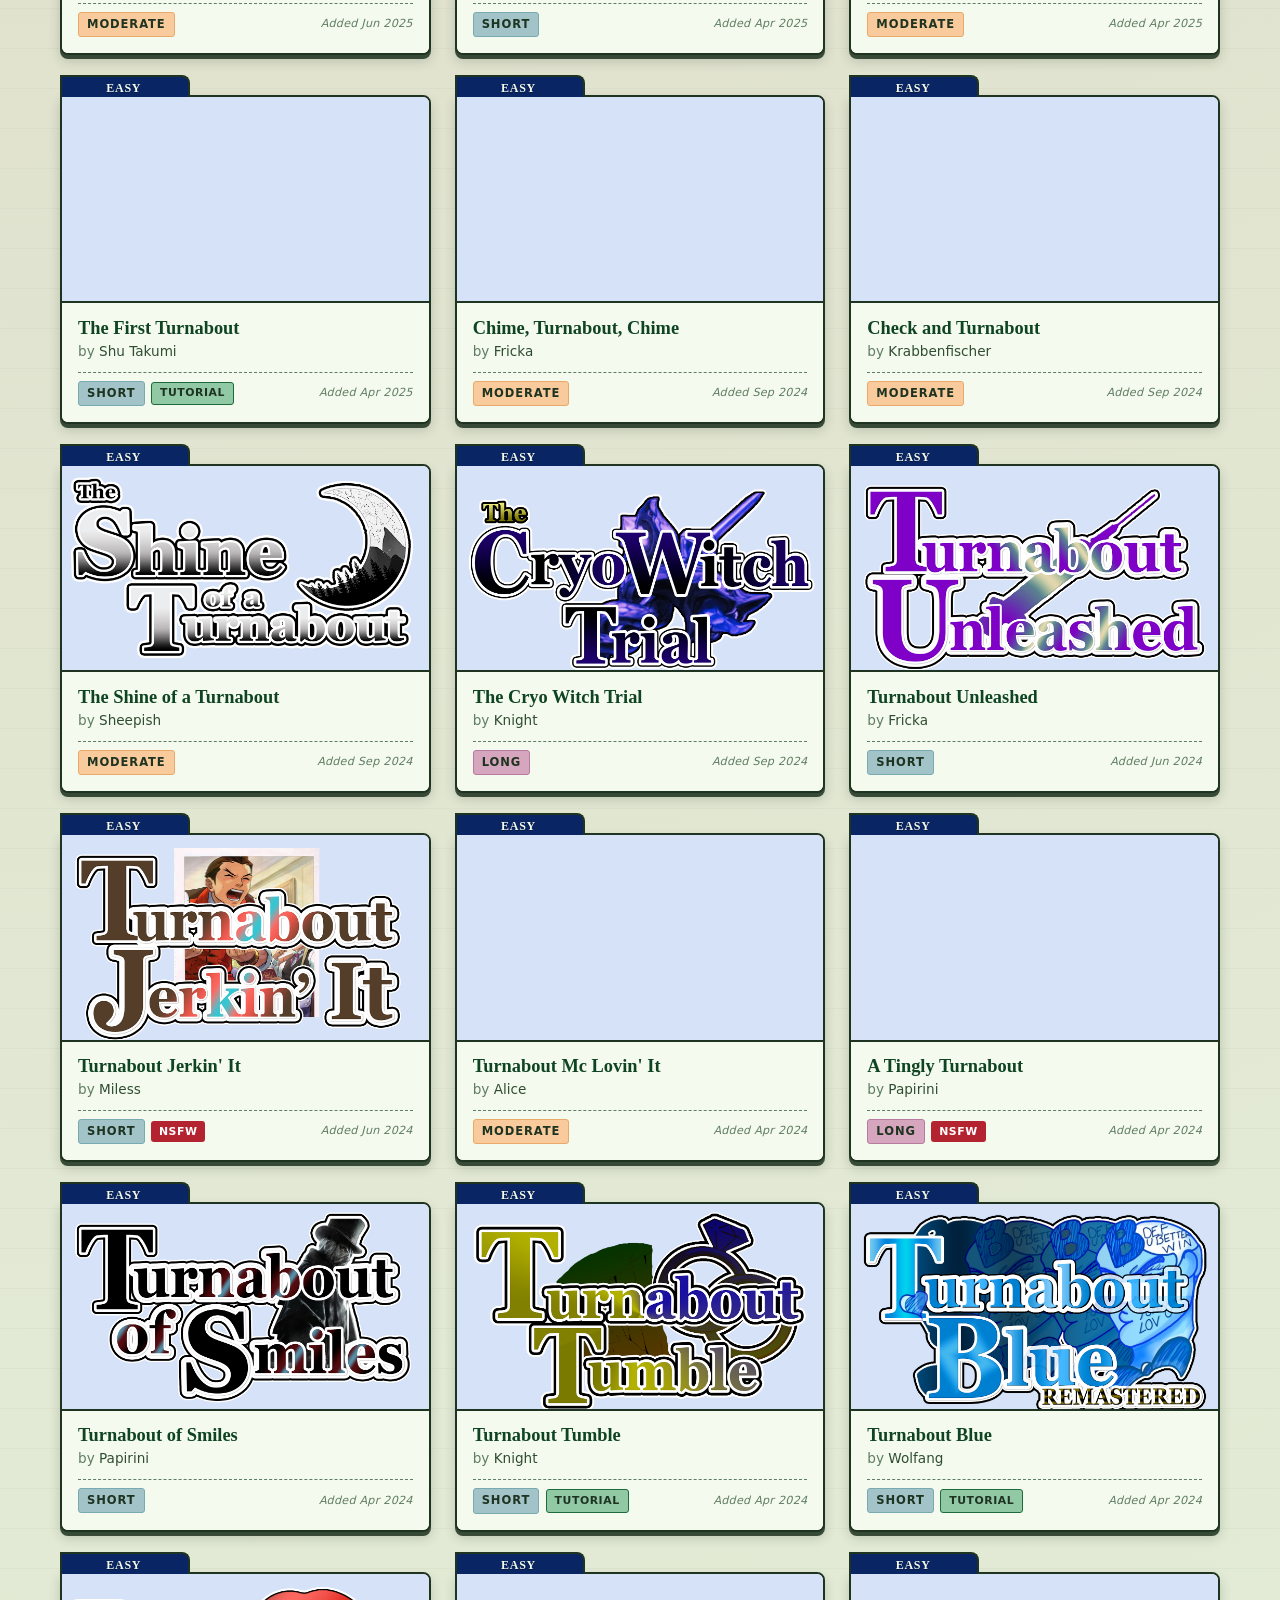
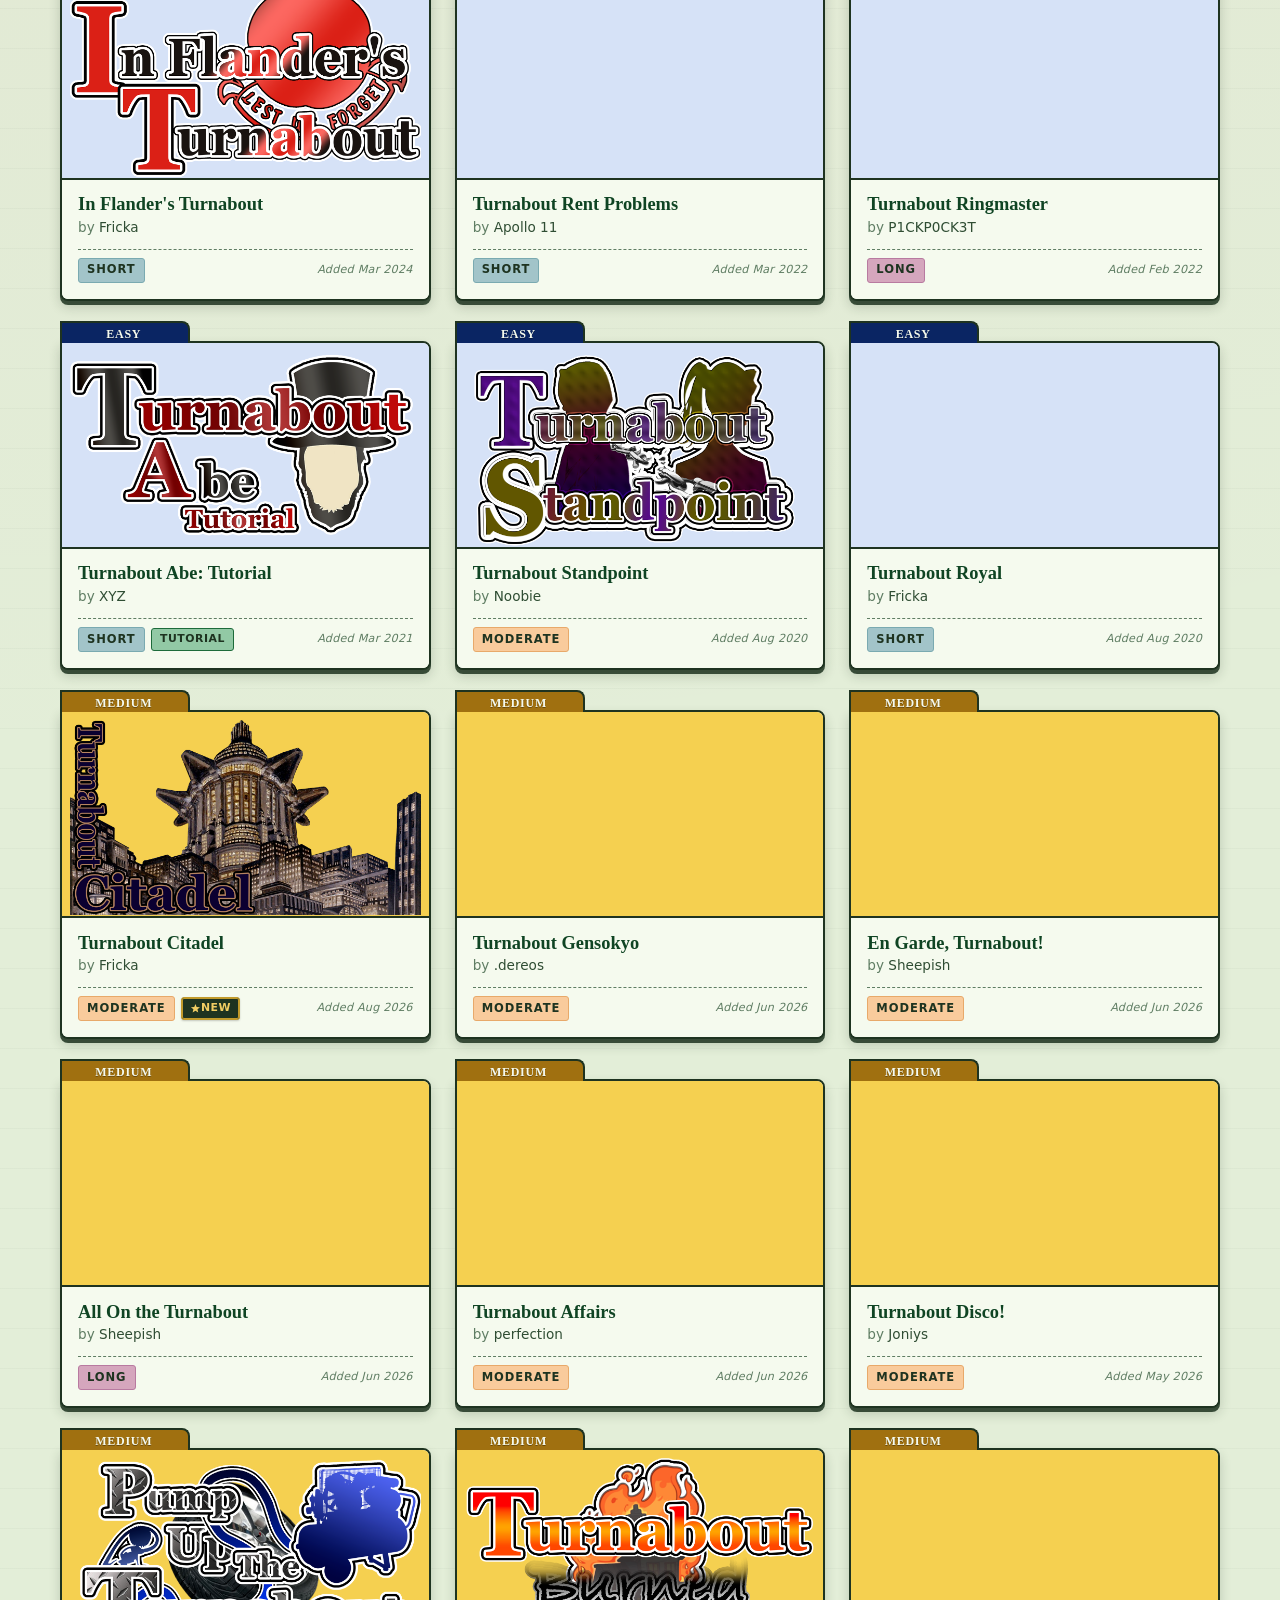
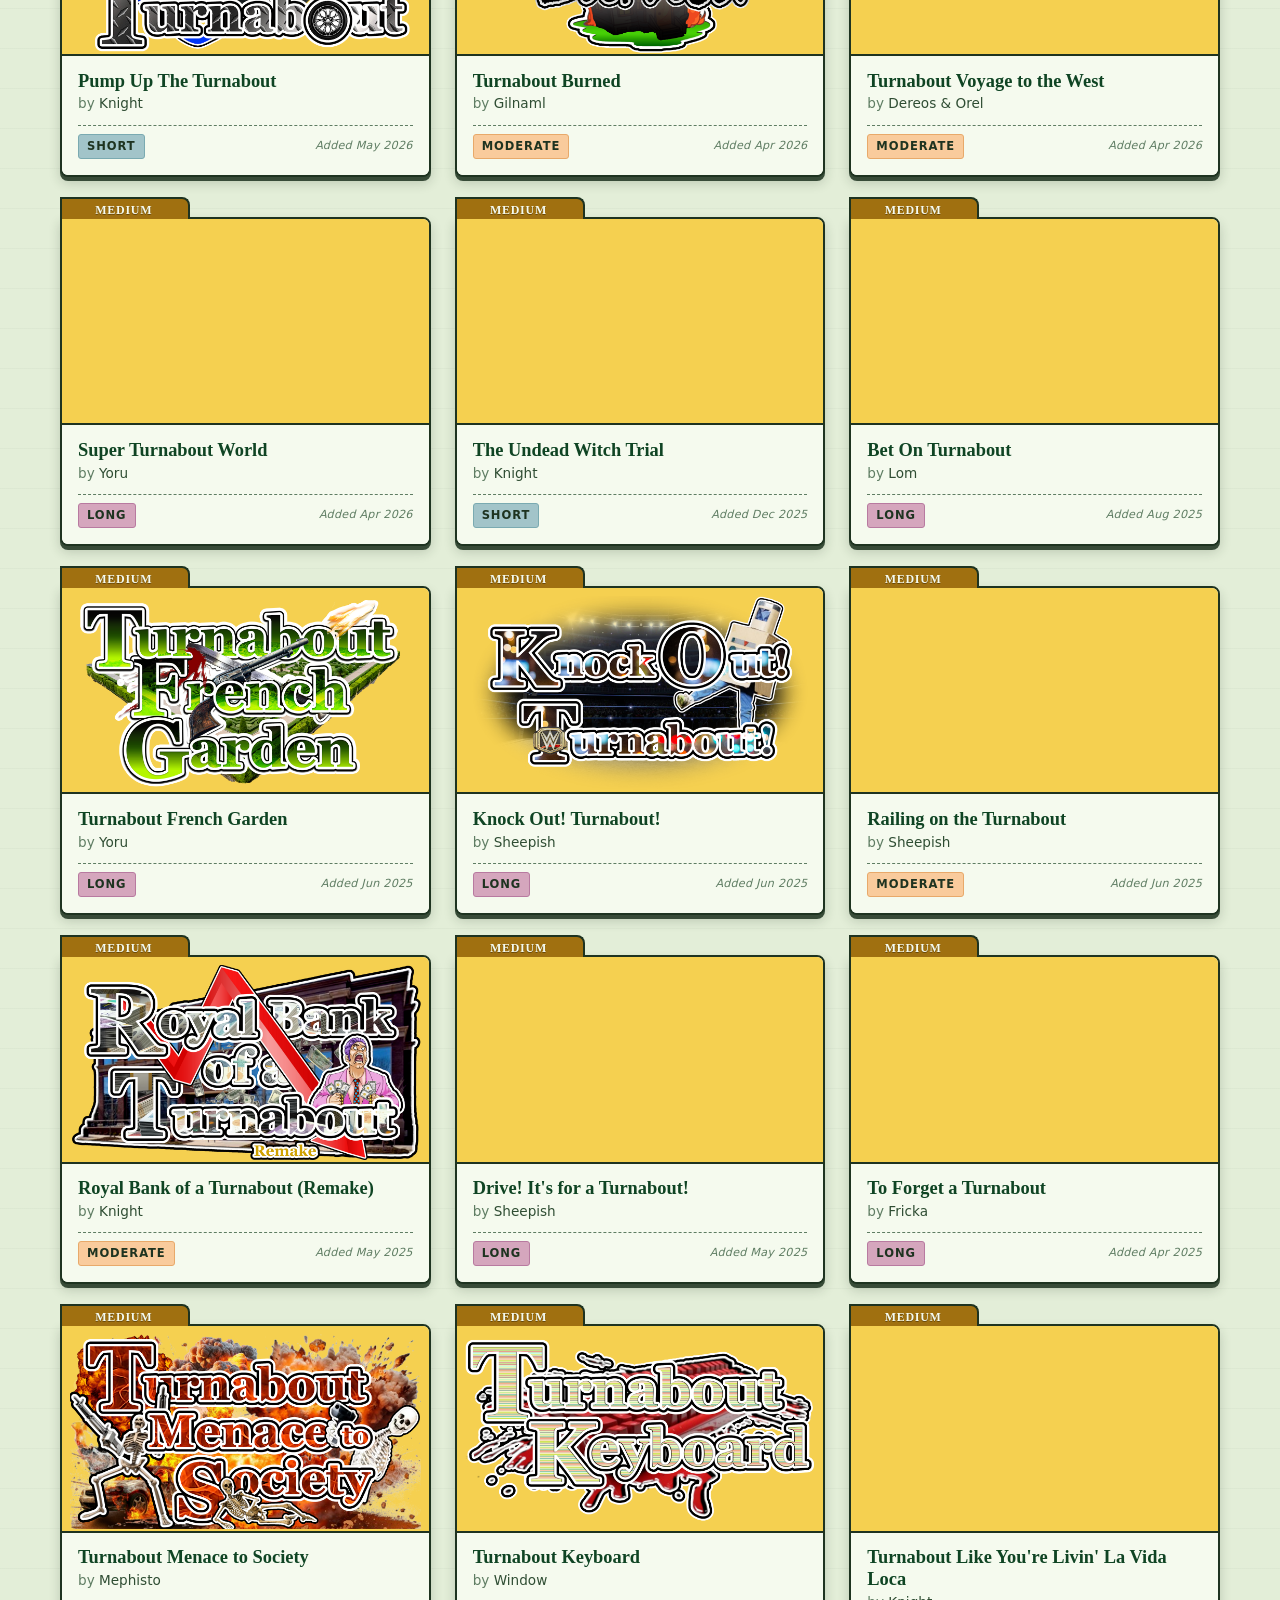
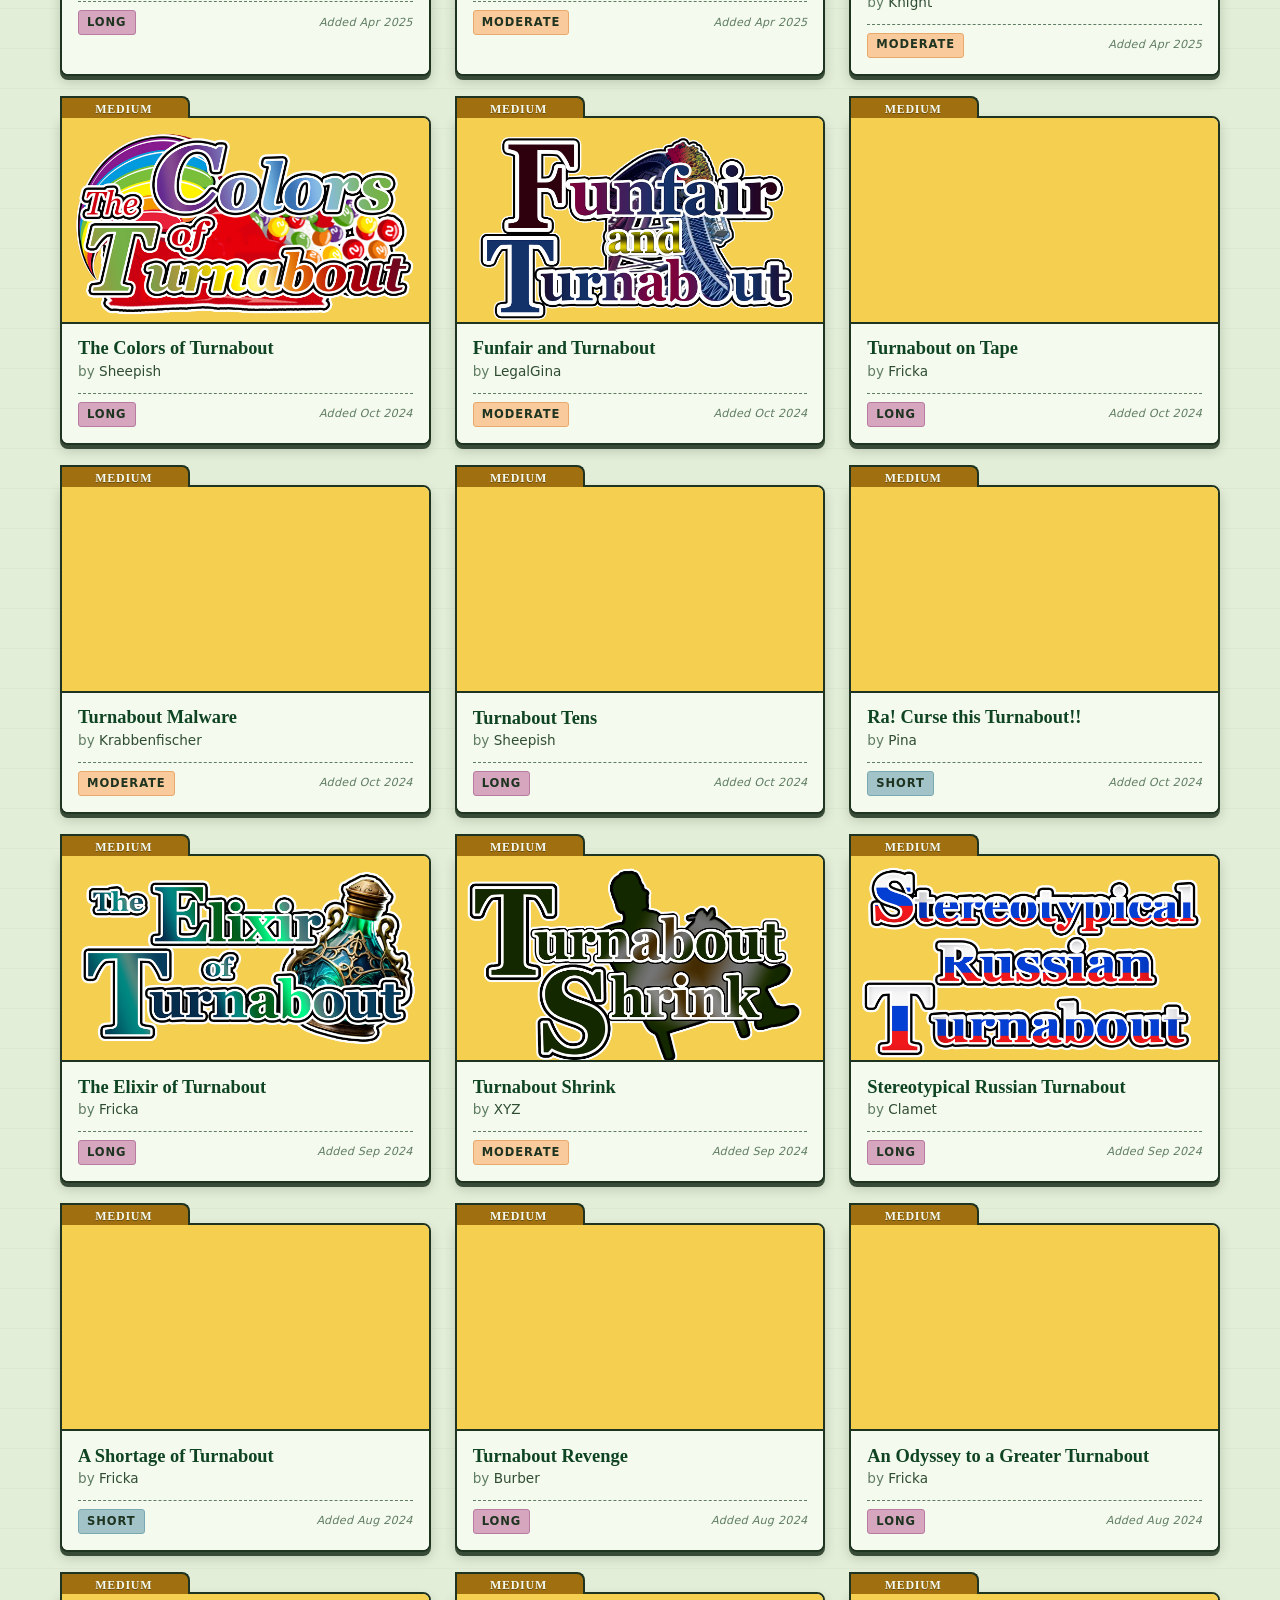
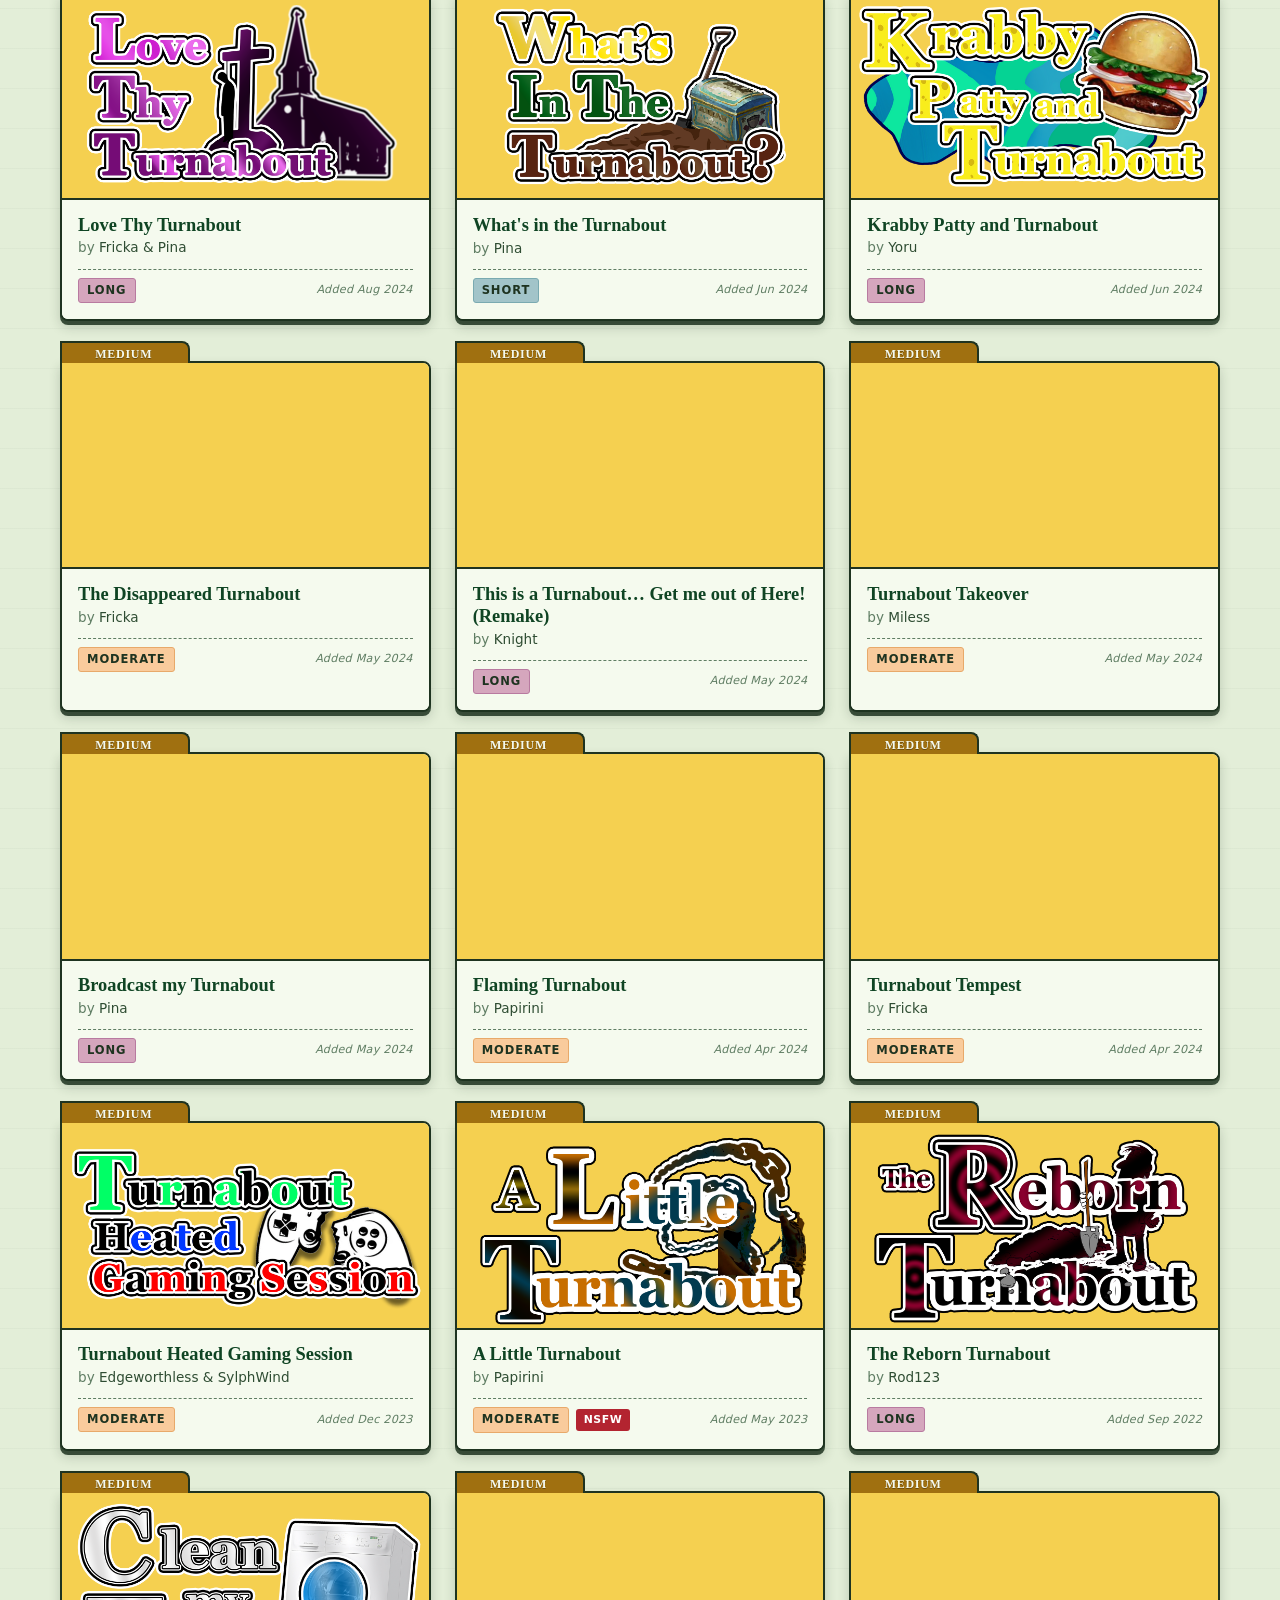
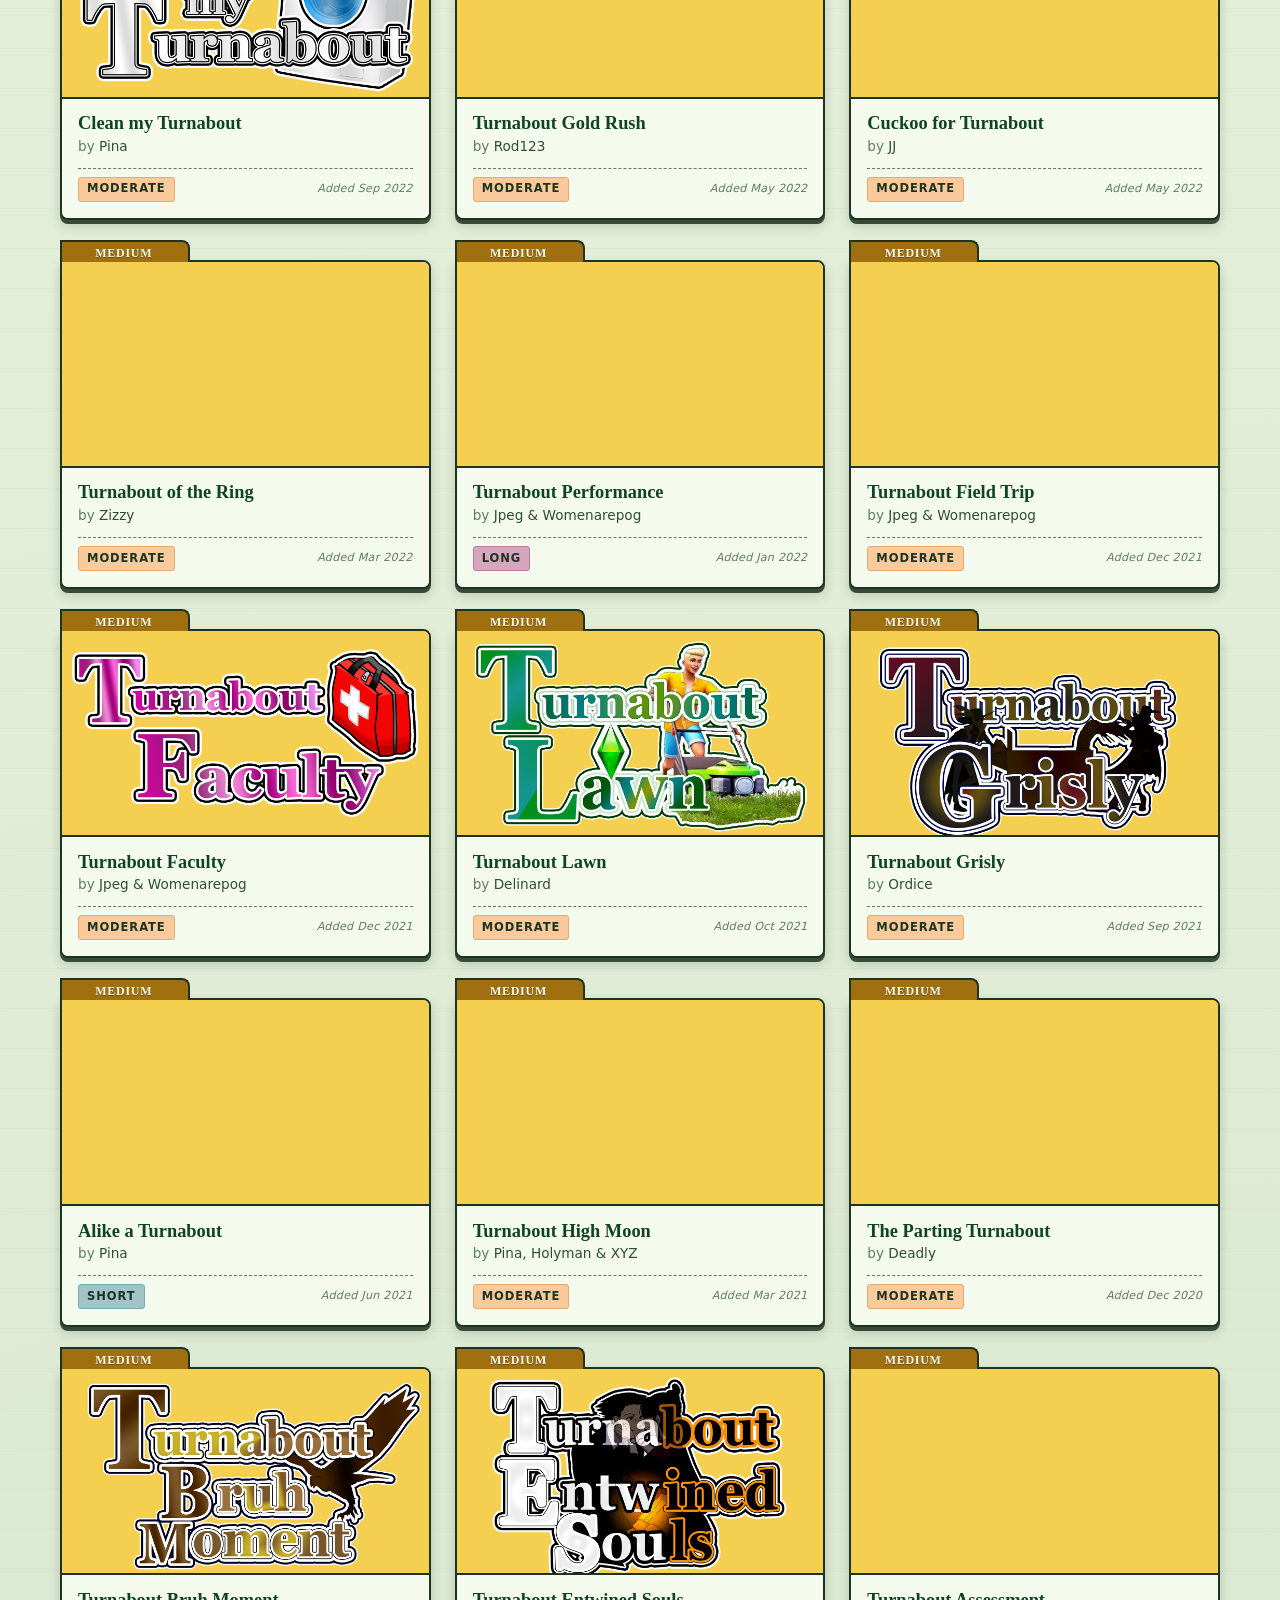
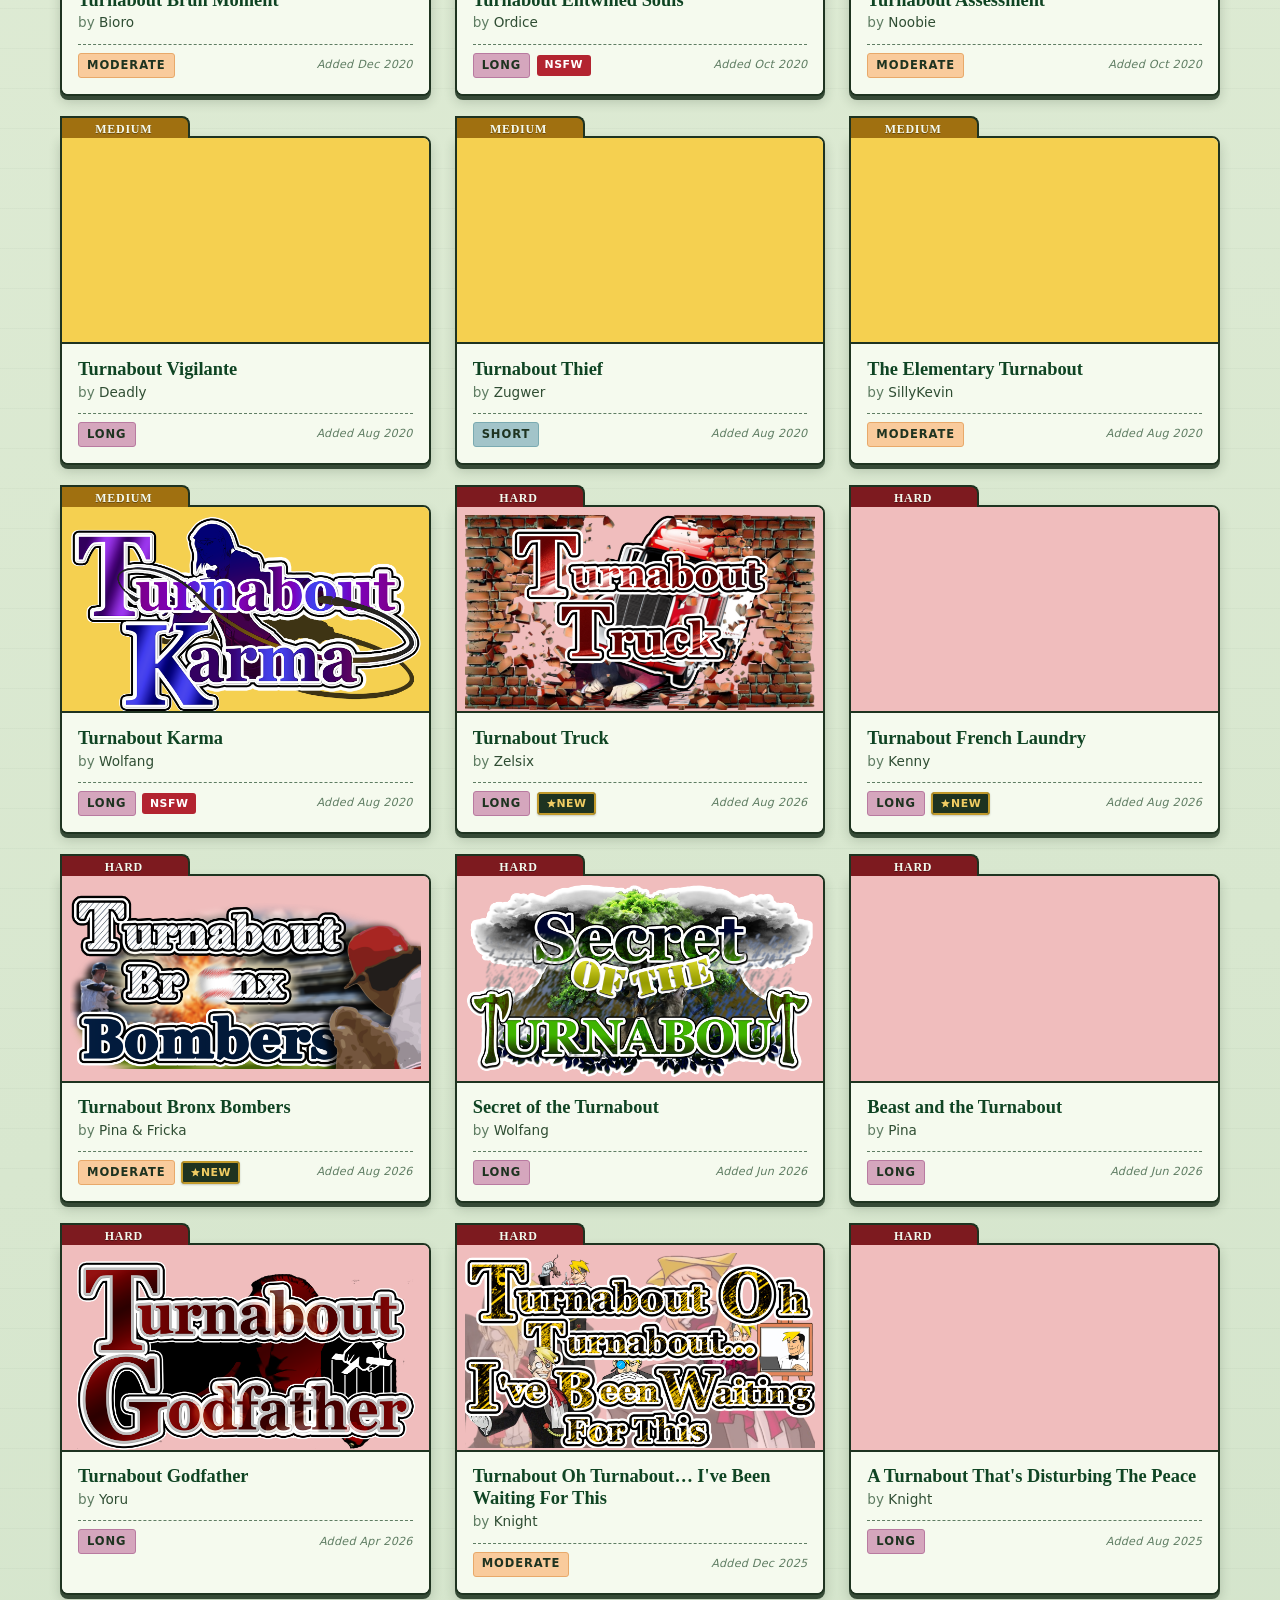
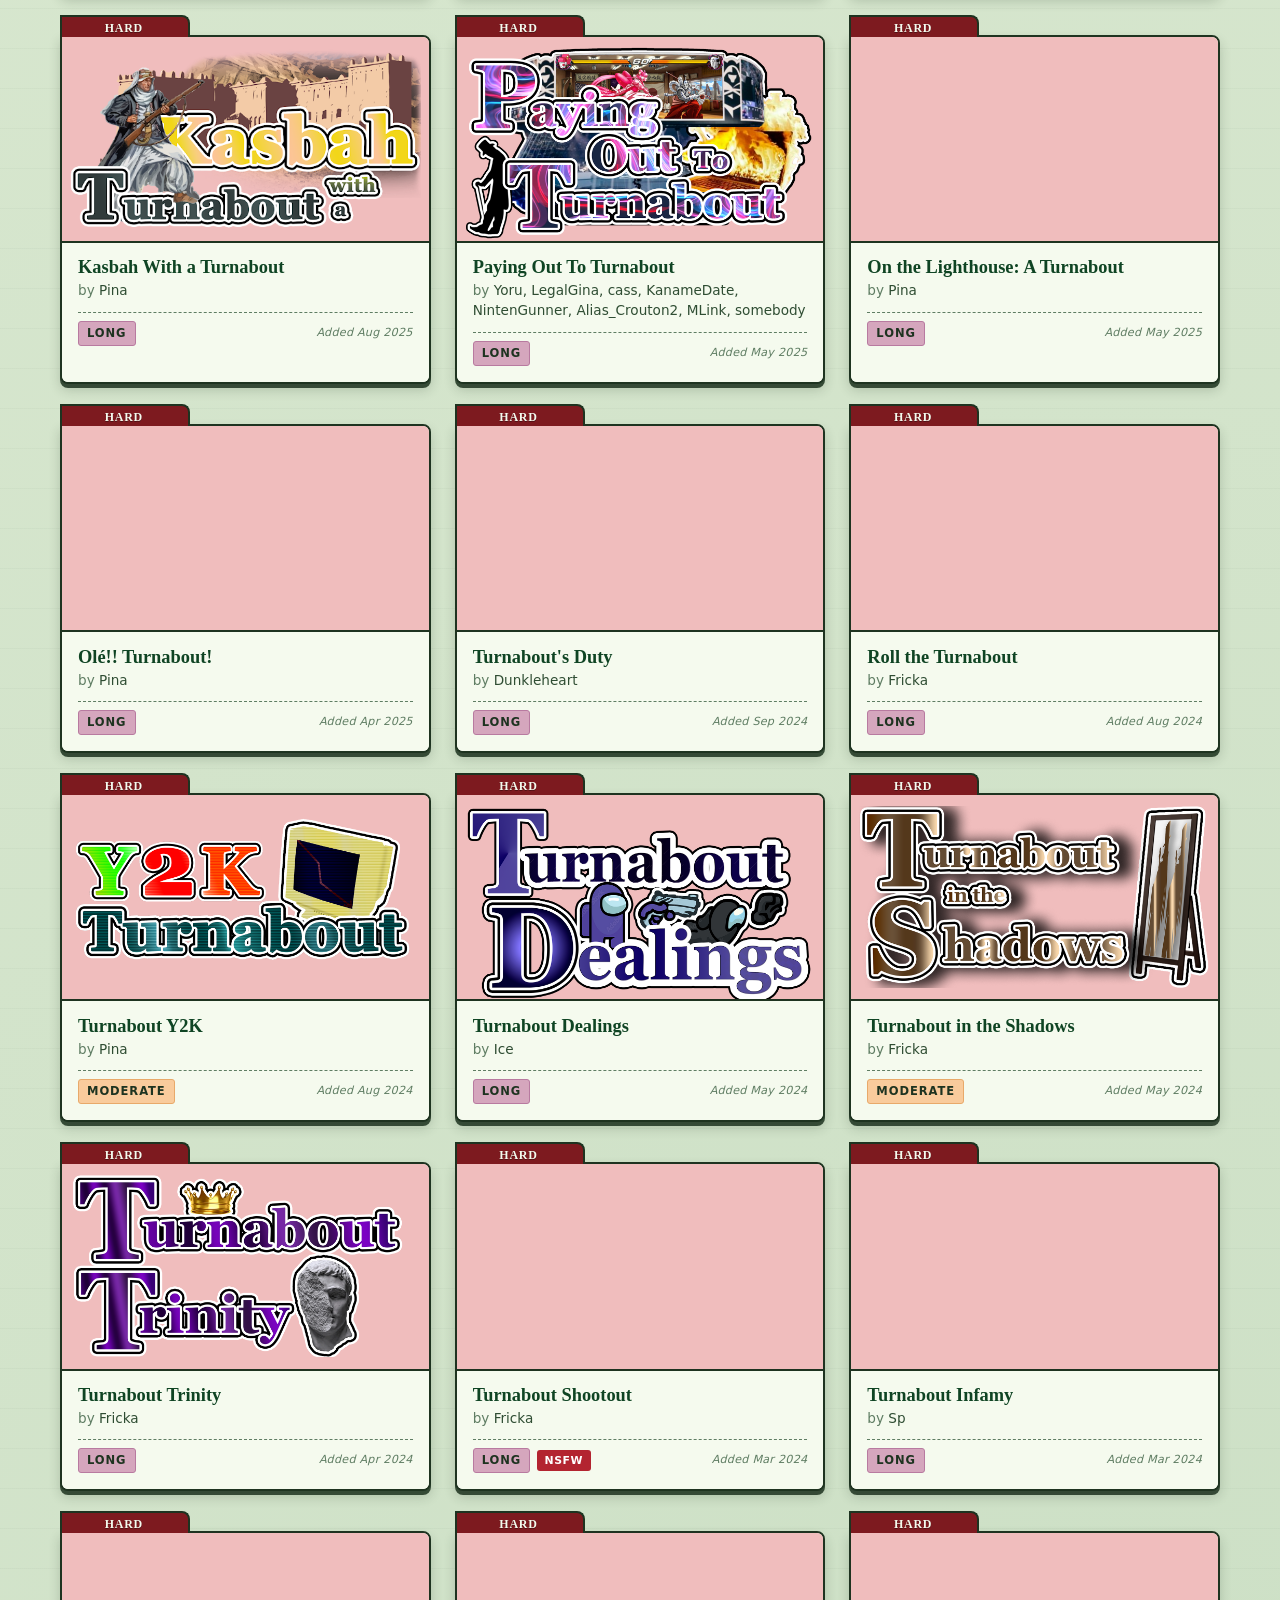
==== commit 509d6d2f: "Remove the Seasonal Themes link from the navigation With themes chosen only by the date, the nav but" ====
--- a/index.html
+++ b/index.html
@@ -94,10 +94,6 @@
         <span class="resource-icon"><svg width="22" height="22" viewBox="0 0 24 24" fill="none" stroke="currentColor" stroke-width="2" stroke-linecap="round" stroke-linejoin="round" aria-hidden="true"><rect width="20" height="16" x="2" y="4" rx="2"/><path d="m22 7-8.97 5.7a1.94 1.94 0 0 1-2.06 0L2 7"/></svg></span>
         <span class="resource-text"><strong>Submit a Case</strong><span>Add yours to the list</span></span>
       </a>
-      <a class="resource-link" href="themes.html">
-        <span class="resource-icon"><svg width="22" height="22" viewBox="0 0 24 24" fill="none" stroke="currentColor" stroke-width="2" stroke-linecap="round" stroke-linejoin="round" aria-hidden="true"><circle cx="13.5" cy="6.5" r=".5"/><circle cx="17.5" cy="10.5" r=".5"/><circle cx="8.5" cy="7.5" r=".5"/><circle cx="6.5" cy="12.5" r=".5"/><path d="M12 2C6.5 2 2 6.5 2 12s4.5 10 10 10c.926 0 1.648-.746 1.648-1.688 0-.437-.18-.835-.437-1.125-.29-.289-.438-.652-.438-1.125a1.64 1.64 0 0 1 1.668-1.668h1.996c3.051 0 5.555-2.503 5.555-5.554C21.965 6.012 17.461 2 12 2z"/></svg></span>
-        <span class="resource-text"><strong>Seasonal Themes</strong><span>See every look</span></span>
-      </a>
       <button class="resource-link resource-faq-toggle" type="button" id="faq-toggle" aria-expanded="false"
         aria-controls="faq-section">
         <span class="resource-icon"><svg width="22" height="22" viewBox="0 0 24 24" fill="none" stroke="currentColor" stroke-width="2" stroke-linecap="round" stroke-linejoin="round" aria-hidden="true"><circle cx="12" cy="12" r="10"/><path d="M9.09 9a3 3 0 0 1 5.83 1c0 2-3 3-3 3"/><path d="M12 17h.01"/></svg></span>
--- a/themes.css
+++ b/themes.css
@@ -72,49 +72,6 @@
   opacity: var(--wash-opacity, 0.1);
 }
 
-/* --- the drifting marks --------------------------------------------------- */
-
-/* Purely decorative, so it never takes pointer events, is hidden from
-   assistive tech, and is dropped for reduced-motion visitors. */
-.season-fx {
-  position: fixed;
-  inset: 0;
-  pointer-events: none;
-  overflow: hidden;
-  z-index: 1;
-}
-
-.season-fx span {
-  position: absolute;
-  top: -8vh;
-  display: block;
-  line-height: 0;
-  animation: season-fall linear infinite;
-  will-change: transform;
-}
-
-.season-fx__mark {
-  display: block;
-  width: 100%;
-  height: 100%;
-}
-
-@keyframes season-fall {
-  0% {
-    transform: translate3d(0, -10vh, 0) rotate(0deg);
-  }
-
-  100% {
-    transform: translate3d(var(--drift, 2vw), 110vh, 0) rotate(var(--spin, 180deg));
-  }
-}
-
-@media (prefers-reduced-motion: reduce) {
-  .season-fx {
-    display: none;
-  }
-}
-
 /* --------------------------------------------------------------------------
    Classic Vanilla — the original courtroom palette
    --------------------------------------------------------------------------
@@ -298,100 +255,6 @@
     radial-gradient(circle at 12% 8%, rgba(212, 101, 138, 0.1) 0%, transparent 26%),
     radial-gradient(circle at 88% 92%, rgba(92, 154, 69, 0.1) 0%, transparent 30%),
     repeating-linear-gradient(0deg, transparent 0 39px, rgba(47, 64, 33, 0.025) 39px 40px);
-}
-
-/* --------------------------------------------------------------------------
-   Summer — sun-bleached sand and sea
-   -------------------------------------------------------------------------- */
-
-[data-theme="summer"] {
-  --cream: #fdeec8;
-  --cream-light: #fff8e2;
-  --cream-deep: #f3d79a;
-  --paper: #fffdf2;
-
-  --ink: #133f4a;
-  --ink-soft: #1f5d6b;
-  --ink-light: #4e8896;
-
-  --blue: #0f7d92;
-  --blue-deep: #06505f;
-  --blue-light: #7fcedd;
-  --blue-pale: #d4f0f6;
-
-  --gold: #e08c1e;
-  --gold-light: #ffc861;
-
-  --celeste-light: #eafbfd;
-  --celeste: #c6f0f6;
-  --celeste-deep: #92dbe6;
-  --celeste-text: #0a5462;
-
-  --red: #e0603f;
-  --red-deep: #a63c21;
-  --green: #3f9a6c;
-  --green-light: #a8e0c4;
-  --green-pale: #d9f2e6;
-
-  --shadow-soft: 0 2px 6px rgba(19, 63, 74, 0.13);
-  --shadow-card: 0 4px 0 rgba(19, 63, 74, 0.8), 0 6px 12px rgba(19, 63, 74, 0.18);
-  --shadow-deep: 0 8px 0 rgba(19, 63, 74, 0.8), 0 14px 30px rgba(19, 63, 74, 0.22);
-
-  --season-accent: #e08c1e;
-}
-
-:root[data-theme="summer"] body {
-  background-image:
-    radial-gradient(circle at 12% 8%, rgba(224, 140, 30, 0.13) 0%, transparent 26%),
-    radial-gradient(circle at 88% 92%, rgba(15, 125, 146, 0.12) 0%, transparent 30%),
-    repeating-linear-gradient(0deg, transparent 0 39px, rgba(19, 63, 74, 0.025) 39px 40px);
-}
-
-/* --------------------------------------------------------------------------
-   Autumn — amber, rust and falling leaves
-   -------------------------------------------------------------------------- */
-
-[data-theme="autumn"] {
-  --cream: #f6e3c3;
-  --cream-light: #fcf1dc;
-  --cream-deep: #e5c795;
-  --paper: #fff8ec;
-
-  --ink: #3a2109;
-  --ink-soft: #5b3614;
-  --ink-light: #8d6335;
-
-  --blue: #6a5a2c;
-  --blue-deep: #453a18;
-  --blue-light: #c6b177;
-  --blue-pale: #eee2c3;
-
-  --gold: #b97514;
-  --gold-light: #e8a545;
-
-  --celeste-light: #fdf1e3;
-  --celeste: #f4dcc0;
-  --celeste-deep: #dfba8b;
-  --celeste-text: #6b3d10;
-
-  --red: #a83a20;
-  --red-deep: #75220f;
-  --green: #6d7d2e;
-  --green-light: #c8d494;
-  --green-pale: #e8eecb;
-
-  --shadow-soft: 0 2px 6px rgba(58, 33, 9, 0.14);
-  --shadow-card: 0 4px 0 rgba(58, 33, 9, 0.85), 0 6px 12px rgba(58, 33, 9, 0.2);
-  --shadow-deep: 0 8px 0 rgba(58, 33, 9, 0.85), 0 14px 30px rgba(58, 33, 9, 0.24);
-
-  --season-accent: #a83a20;
-}
-
-:root[data-theme="autumn"] body {
-  background-image:
-    radial-gradient(circle at 12% 8%, rgba(185, 117, 20, 0.14) 0%, transparent 26%),
-    radial-gradient(circle at 88% 92%, rgba(168, 58, 32, 0.1) 0%, transparent 30%),
-    repeating-linear-gradient(0deg, transparent 0 39px, rgba(58, 33, 9, 0.03) 39px 40px);
 }
 
 /* --------------------------------------------------------------------------
@@ -619,70 +482,6 @@
   --horizon-accent: #c7a3e6;
 }
 
-/* --- Summer: seigaiha waves on open water -------------------------------- */
-
-[data-theme="summer"] {
-  --waves:
-    radial-gradient(circle at 50% 100%,
-      transparent 0 8px, rgba(255, 255, 255, 0.3) 8px 10px,
-      transparent 10px 16px, rgba(255, 255, 255, 0.3) 16px 18px,
-      transparent 18px 24px, rgba(255, 255, 255, 0.3) 24px 26px, transparent 26px);
-
-  --scene:
-    var(--waves) 0 0 / 52px 26px,
-    var(--waves) 26px 13px / 52px 26px,
-    radial-gradient(ellipse 60% 40% at 80% 0%, rgba(255, 226, 150, 0.45), transparent 70%),
-    linear-gradient(180deg, #22b8c8 0%, #0e8aa3 55%, #0a6680 100%);
-
-  --scene-sky:
-    radial-gradient(ellipse calc(var(--logo-w) * 0.9) calc(var(--logo-w) * 0.52) at 50% var(--logo-cy), rgba(255, 248, 214, 0.95) 0%, rgba(255, 214, 140, 0.45) 40%, transparent 72%),
-    linear-gradient(180deg, #7fd3e6 0%, #bfe8ef 50%, #ffe0b4 100%);
-
-  --scene-ink: #0f3f4a;
-  --scene-ink-soft: #1f5d6b;
-  --scene-shadow: rgba(255, 255, 255, 0.75);
-  --scene-accent: #d0620c;
-  --wash-color: #ffffff;
-  --wash-opacity: 0.14;
-
-  --horizon-far: #7fd0dc;
-  --horizon-mid: #2aa3ba;
-  --horizon-near: #0b7189;
-  --horizon-light: #ffffff;
-  --horizon-accent: #e0603f;
-}
-
-/* --- Autumn: a woollen flannel plaid ------------------------------------- */
-
-[data-theme="autumn"] {
-  --scene:
-    repeating-linear-gradient(45deg, rgba(0, 0, 0, 0.05) 0 1px, transparent 1px 4px),
-    repeating-linear-gradient(90deg,
-      rgba(38, 16, 4, 0.34) 0 16px, transparent 16px 34px,
-      rgba(255, 196, 92, 0.24) 34px 38px, transparent 38px 80px),
-    repeating-linear-gradient(0deg,
-      rgba(38, 16, 4, 0.34) 0 16px, transparent 16px 34px,
-      rgba(255, 196, 92, 0.24) 34px 38px, transparent 38px 80px),
-    #a8401b;
-
-  --scene-sky:
-    radial-gradient(ellipse calc(var(--logo-w) * 0.9) calc(var(--logo-w) * 0.52) at 50% var(--logo-cy), rgba(255, 240, 205, 0.95) 0%, rgba(255, 205, 140, 0.45) 42%, transparent 72%),
-    linear-gradient(180deg, #f7cf98 0%, #f0a766 55%, #d9763d 100%);
-
-  --scene-ink: #341904;
-  --scene-ink-soft: #5b3614;
-  --scene-shadow: rgba(255, 235, 205, 0.8);
-  --scene-accent: #7d240c;
-  --wash-color: #ffd28a;
-  --wash-opacity: 0.12;
-
-  --horizon-far: #c9773e;
-  --horizon-mid: #9c4a20;
-  --horizon-near: #5a2a0e;
-  --horizon-light: #ffe0b0;
-  --horizon-accent: #d0692a;
-}
-
 /* --- Halloween: a spider's web in the corner of the night ---------------- */
 
 [data-theme="halloween"] {
@@ -806,139 +605,6 @@
 [data-theme]:not([data-theme="classic"]) body.page-resources .site-footer .footer-small {
   color: var(--ink-light);
   opacity: 1;
-}
-
-/* --------------------------------------------------------------------------
-   Theme picker
-   -------------------------------------------------------------------------- */
-
-.theme-switcher {
-  position: fixed;
-  right: 1rem;
-  bottom: 1rem;
-  z-index: 900;
-  font-family: var(--font-ui);
-}
-
-.theme-switcher__toggle {
-  display: inline-flex;
-  align-items: center;
-  gap: 0.45rem;
-  padding: 0.55rem 0.9rem;
-  font-family: var(--font-ui);
-  font-size: 0.8rem;
-  font-weight: bold;
-  letter-spacing: 0.03em;
-  color: var(--ink);
-  background: linear-gradient(180deg, var(--cream-light) 0%, var(--cream-deep) 100%);
-  border: var(--border-medium);
-  border-radius: 6px;
-  box-shadow: var(--shadow-card);
-  cursor: pointer;
-}
-
-.theme-switcher__toggle:hover,
-.theme-switcher__toggle:focus-visible {
-  background: linear-gradient(180deg, var(--paper) 0%, var(--cream) 100%);
-}
-
-.theme-switcher__toggle:active {
-  transform: translateY(2px);
-  box-shadow: var(--shadow-soft);
-}
-
-.theme-switcher__panel {
-  position: absolute;
-  right: 0;
-  bottom: calc(100% + 0.6rem);
-  width: 16.5rem;
-  max-height: min(70vh, 28rem);
-  overflow-y: auto;
-  padding: 0.75rem;
-  background: var(--paper);
-  border: var(--border-thick);
-  border-radius: 8px;
-  box-shadow: var(--shadow-deep);
-}
-
-.theme-switcher__panel[hidden] {
-  display: none;
-}
-
-/* The emblem on the button and beside each option. Each option's icon carries
-   its own data-theme, so every season's mark shows in its own accent even
-   while the page around it wears another. */
-.theme-switcher__icon {
-  flex: 0 0 auto;
-  width: 1.25rem;
-  height: 1.25rem;
-  color: var(--season-accent);
-}
-
-.theme-switcher__title {
-  margin: 0 0 0.15rem;
-  font-family: var(--font-display);
-  font-size: 1rem;
-  font-weight: bold;
-  color: var(--ink);
-}
-
-.theme-switcher__hint {
-  margin: 0 0 0.6rem;
-  font-size: 0.7rem;
-  line-height: 1.4;
-  color: var(--ink-light);
-}
-
-.theme-switcher__option {
-  display: flex;
-  align-items: center;
-  gap: 0.5rem;
-  width: 100%;
-  padding: 0.45rem 0.55rem;
-  margin-bottom: 0.25rem;
-  text-align: left;
-  font-family: var(--font-ui);
-  font-size: 0.78rem;
-  color: var(--ink);
-  background: var(--cream-light);
-  border: var(--border-thin);
-  border-radius: 5px;
-  cursor: pointer;
-}
-
-.theme-switcher__option:hover,
-.theme-switcher__option:focus-visible {
-  background: var(--cream-deep);
-}
-
-.theme-switcher__option[aria-current="true"] {
-  background: var(--cream-deep);
-  border: var(--border-medium);
-  font-weight: bold;
-}
-
-.theme-switcher__option-window {
-  margin-left: auto;
-  padding-left: 0.4rem;
-  font-size: 0.65rem;
-  text-align: right;
-  color: var(--ink-light);
-}
-
-.theme-switcher__option[aria-current="true"] .theme-switcher__option-window {
-  color: var(--ink-soft);
-}
-
-@media (max-width: 640px) {
-  .theme-switcher {
-    right: 0.6rem;
-    bottom: 0.6rem;
-  }
-
-  .theme-switcher__panel {
-    width: min(15rem, calc(100vw - 1.8rem));
-  }
 }
 
 /* --------------------------------------------------------------------------
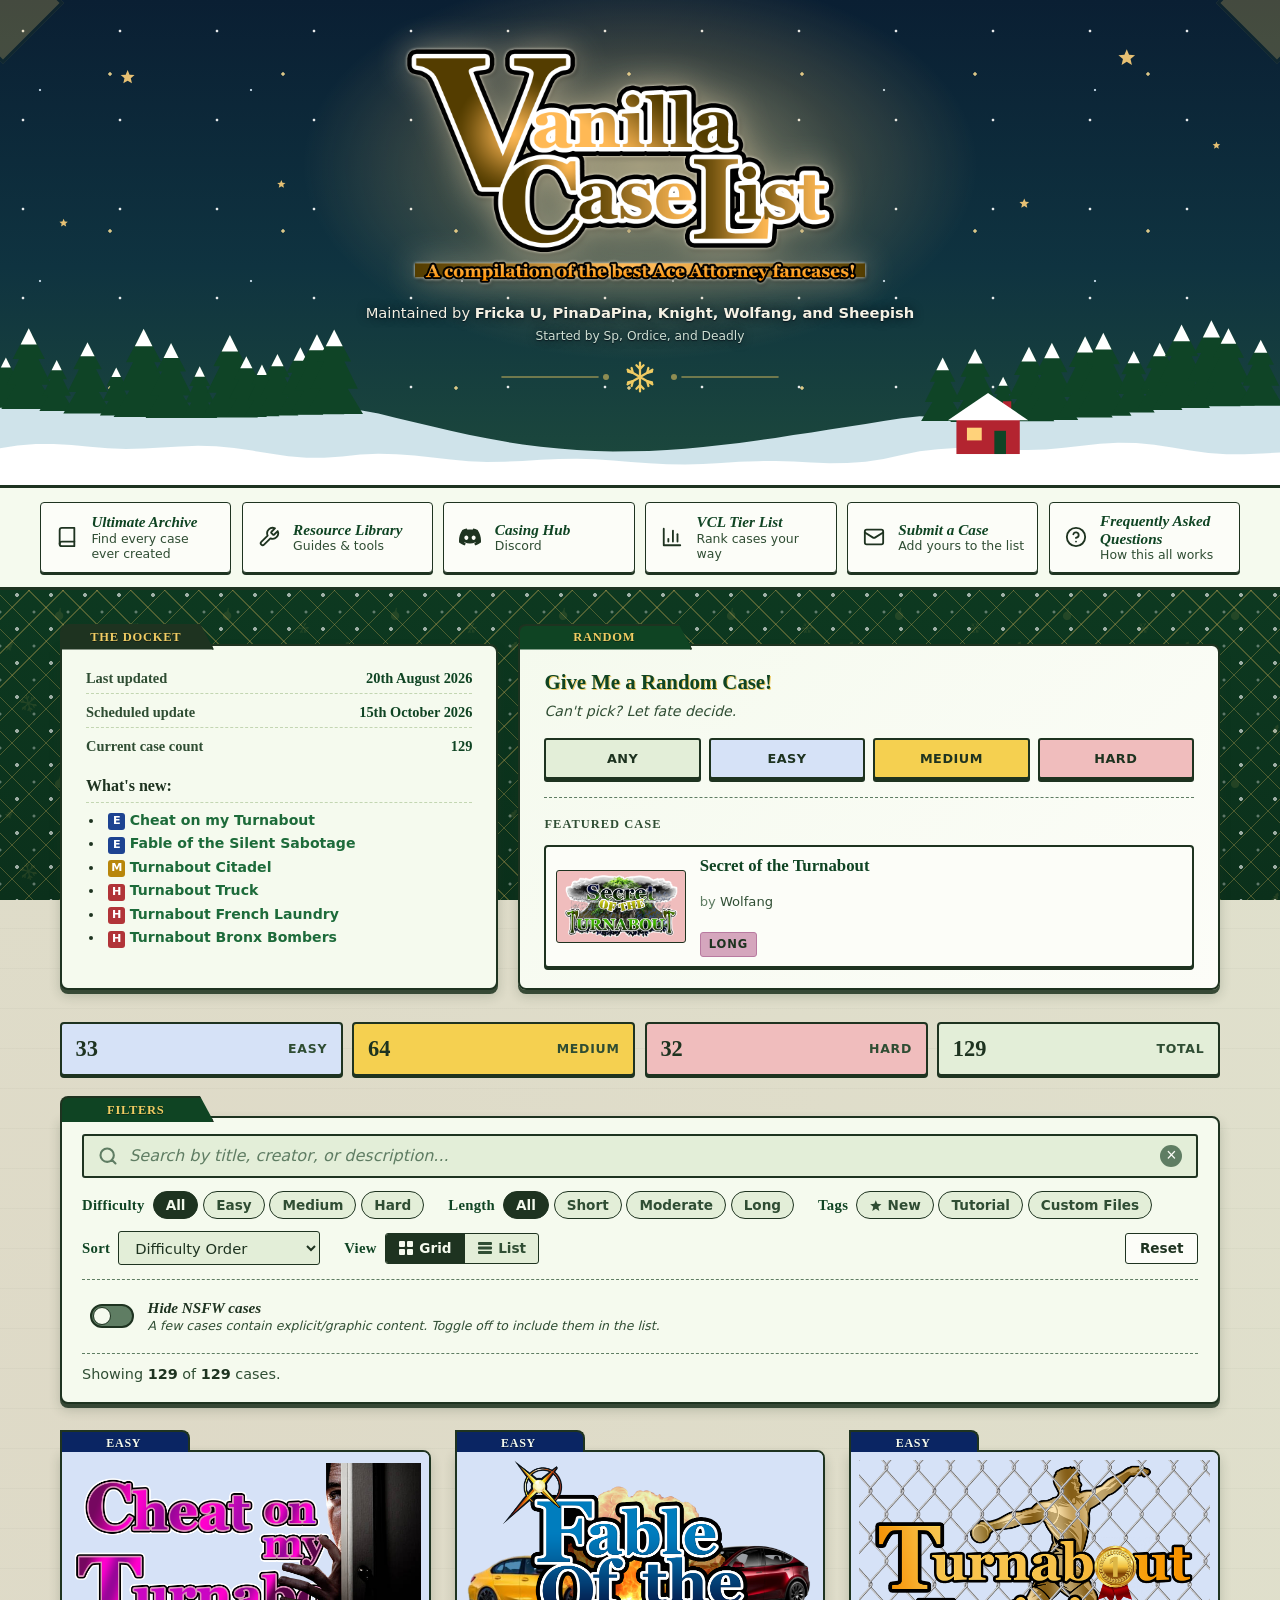
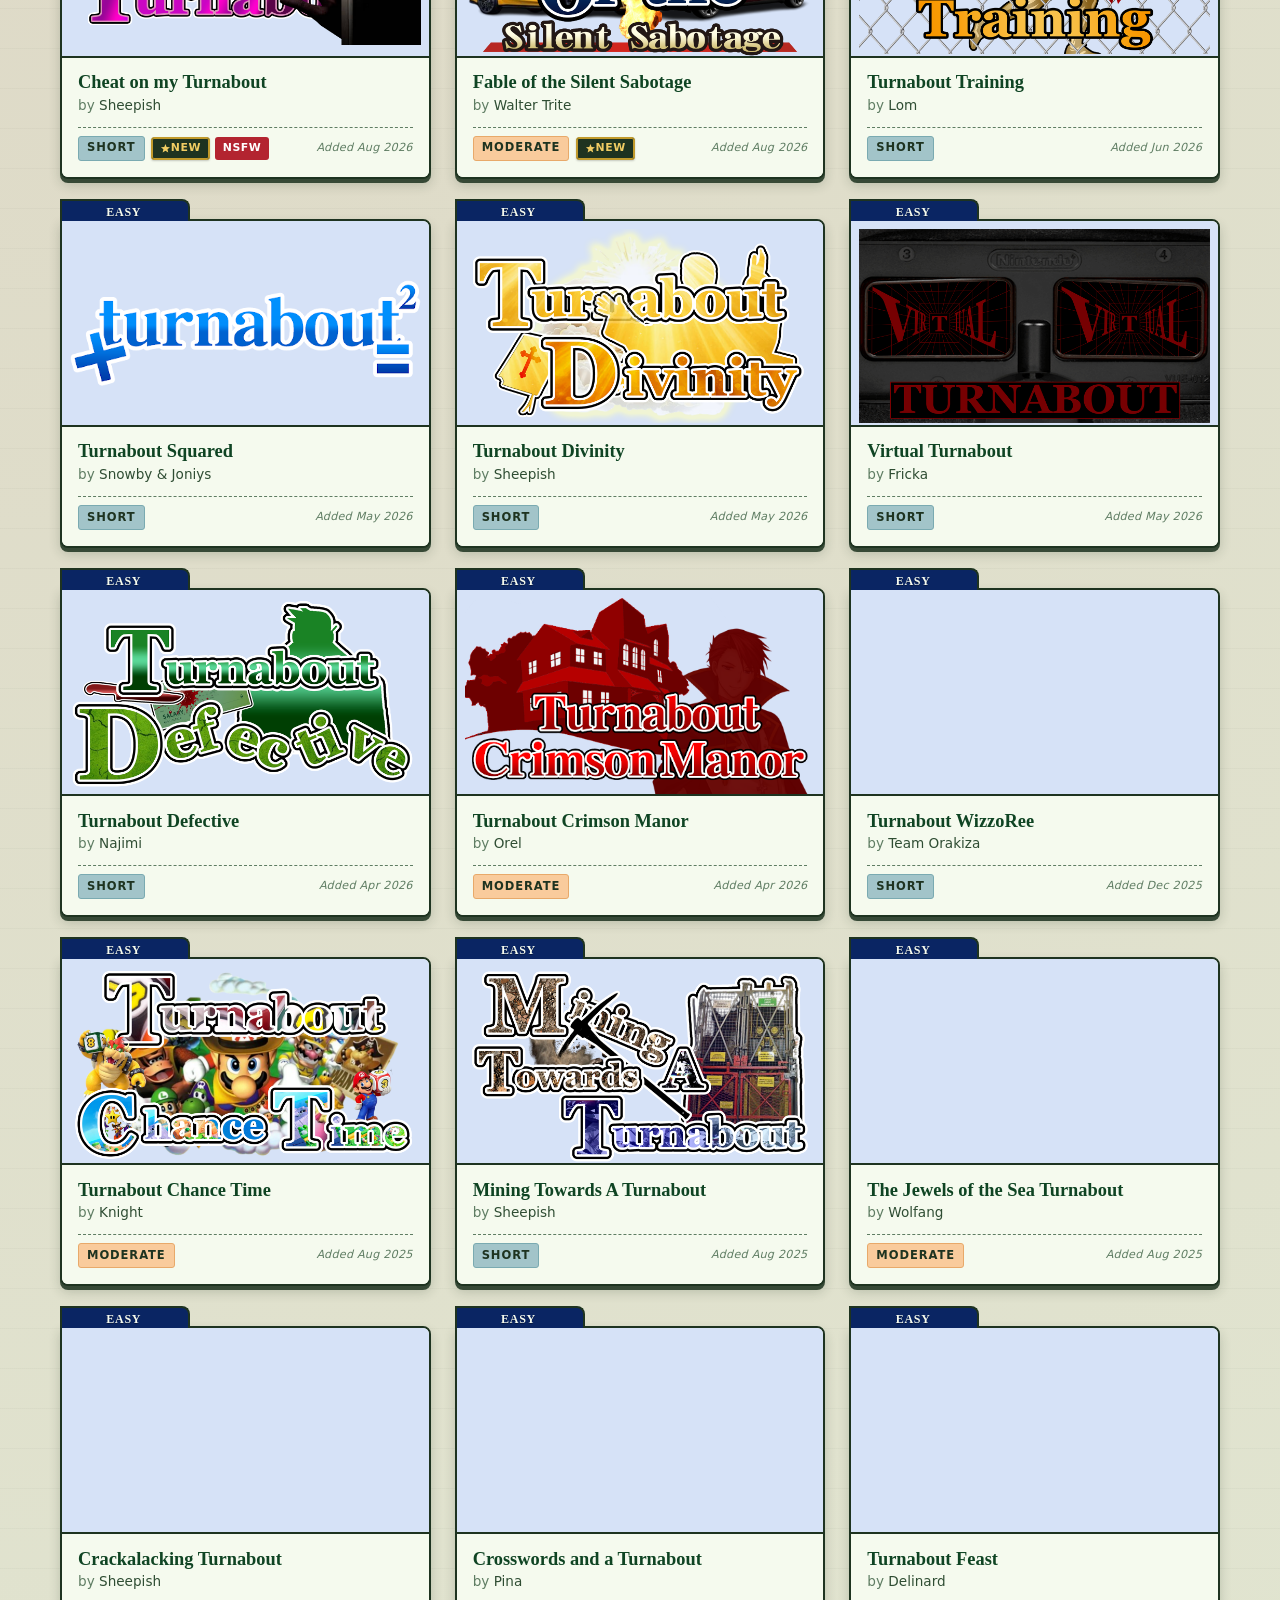
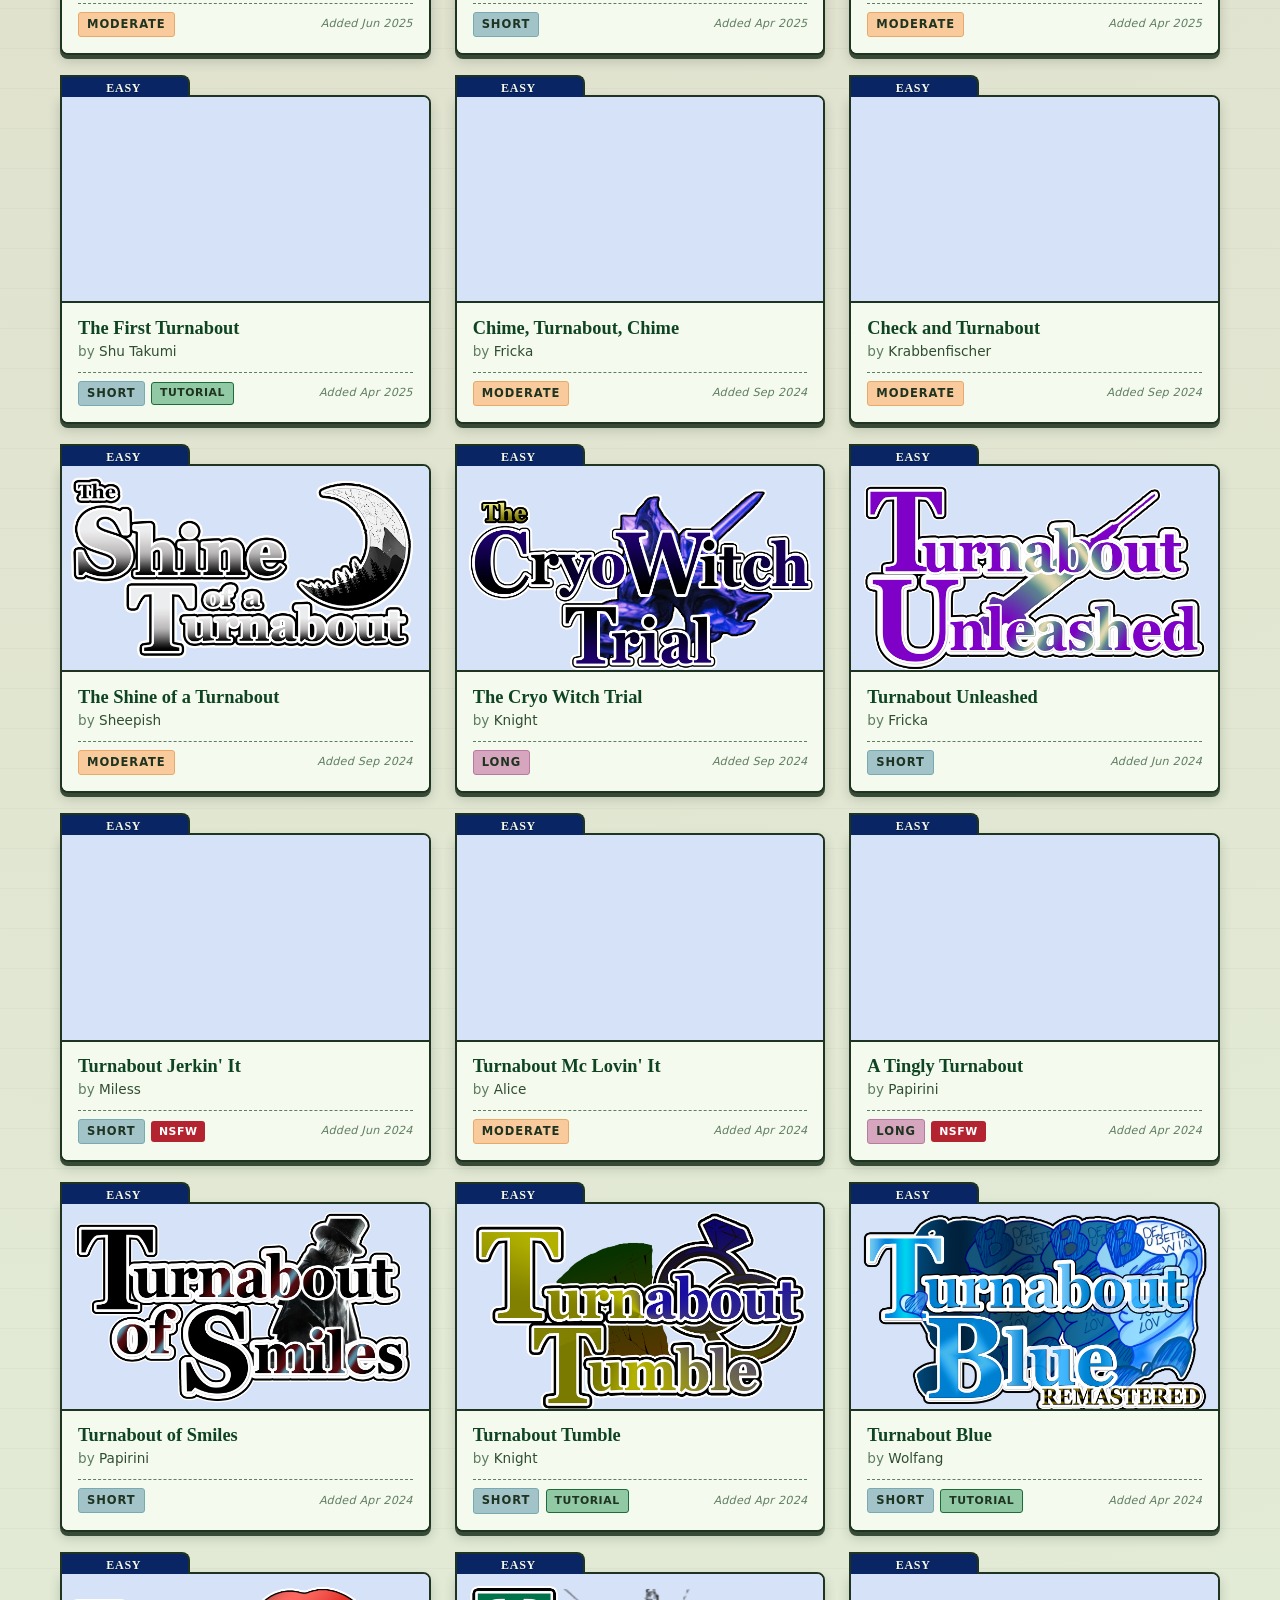
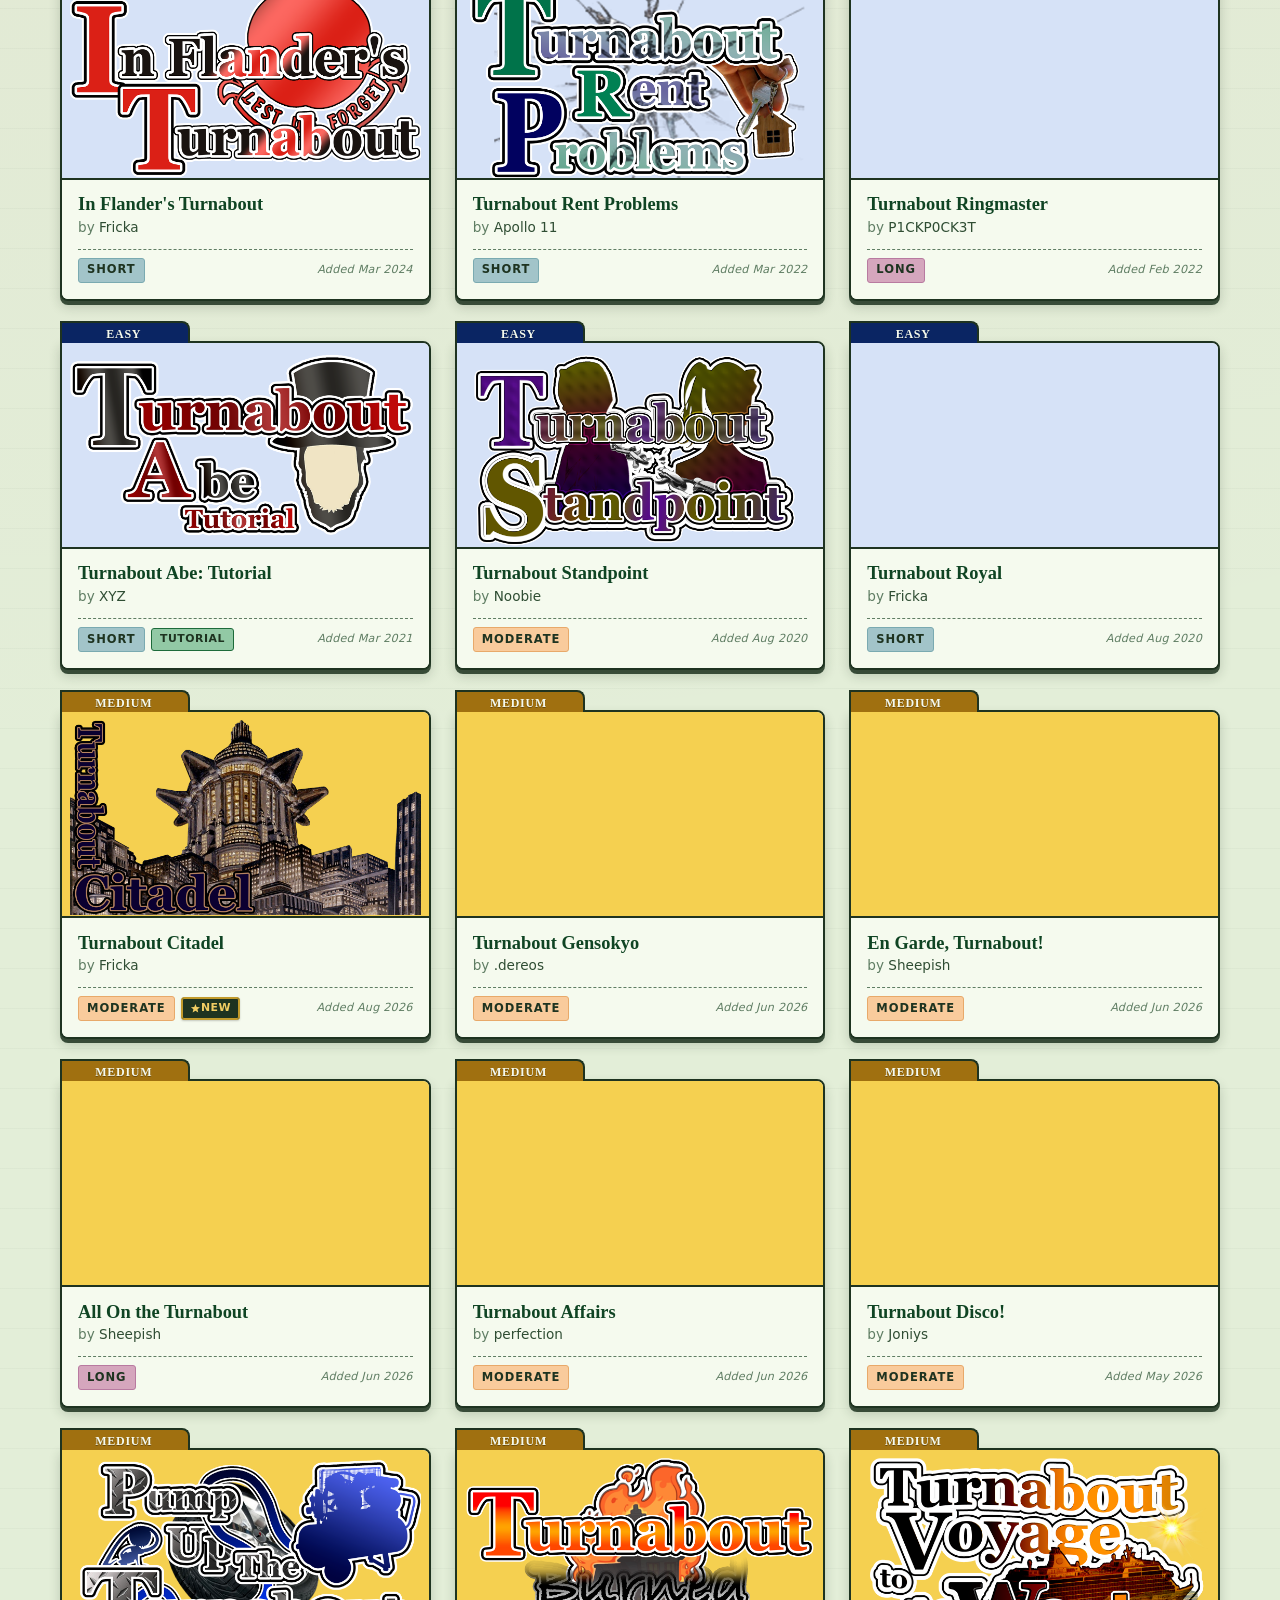
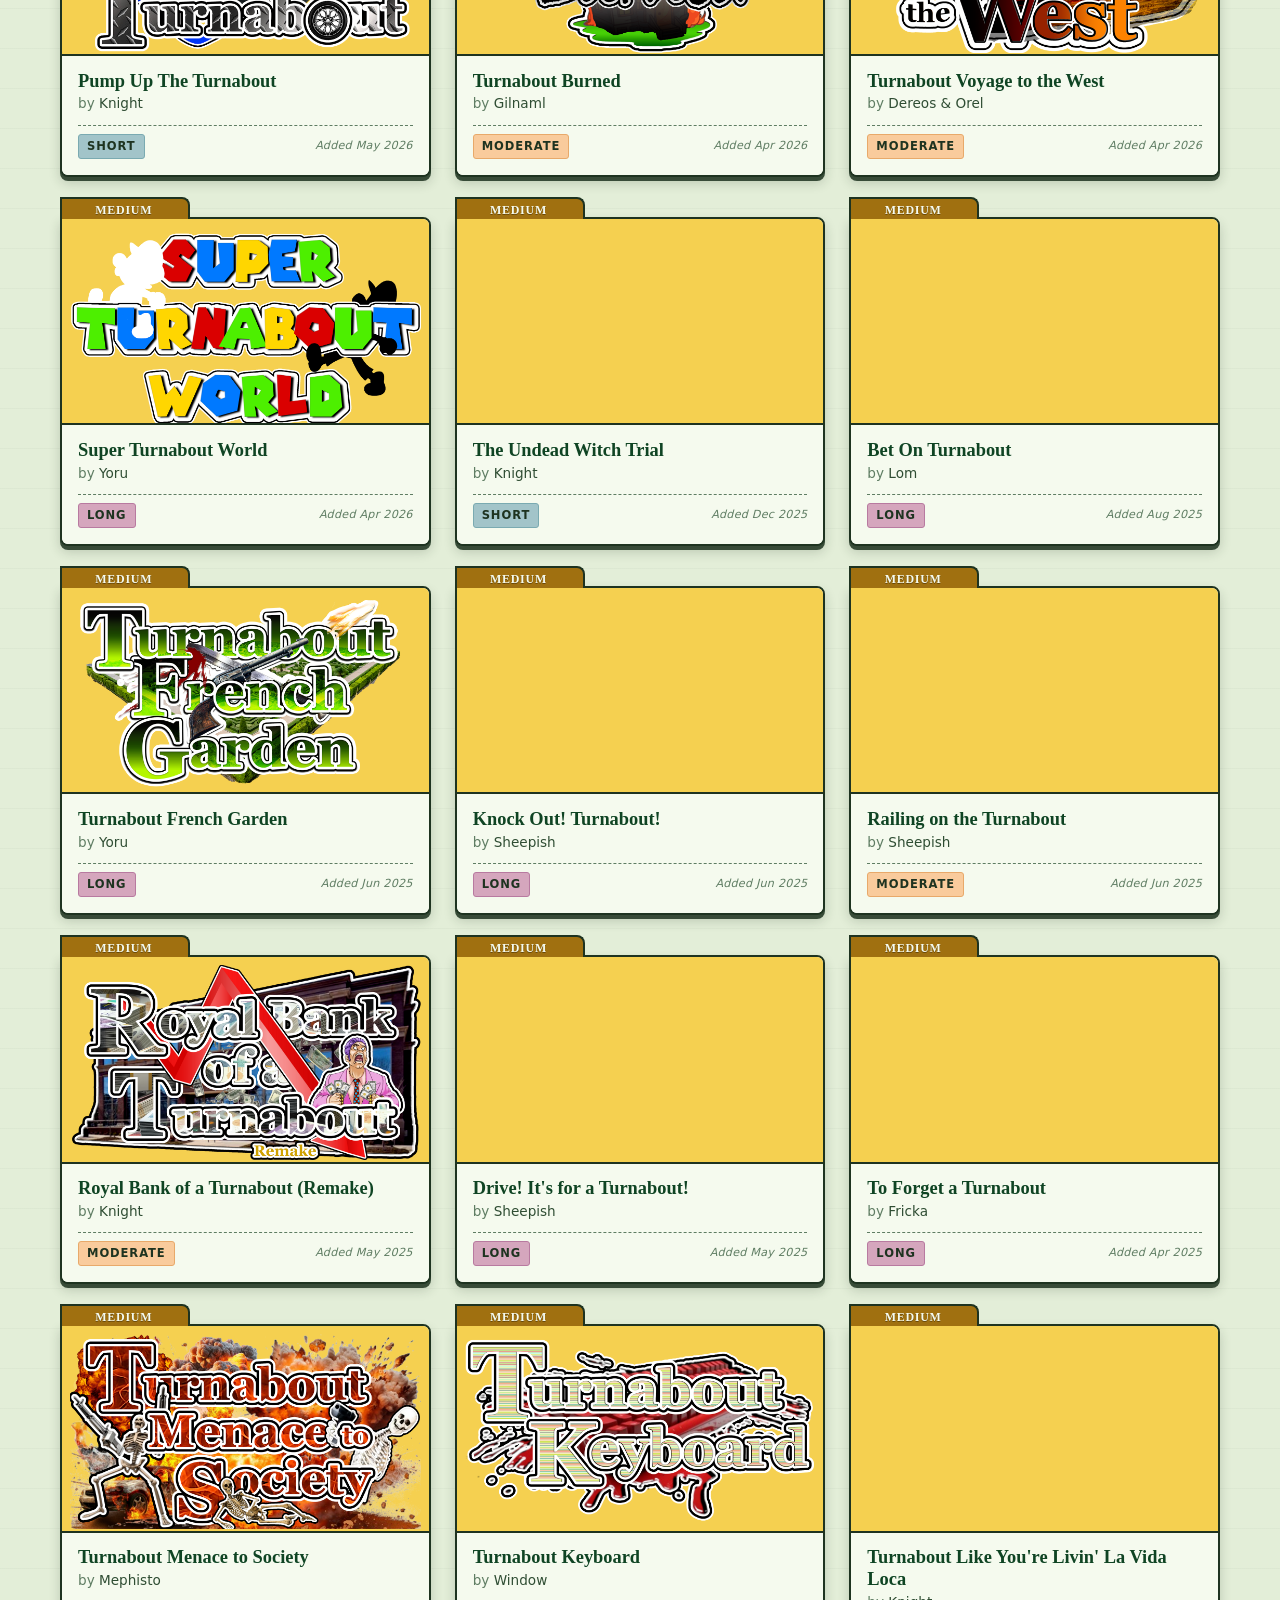
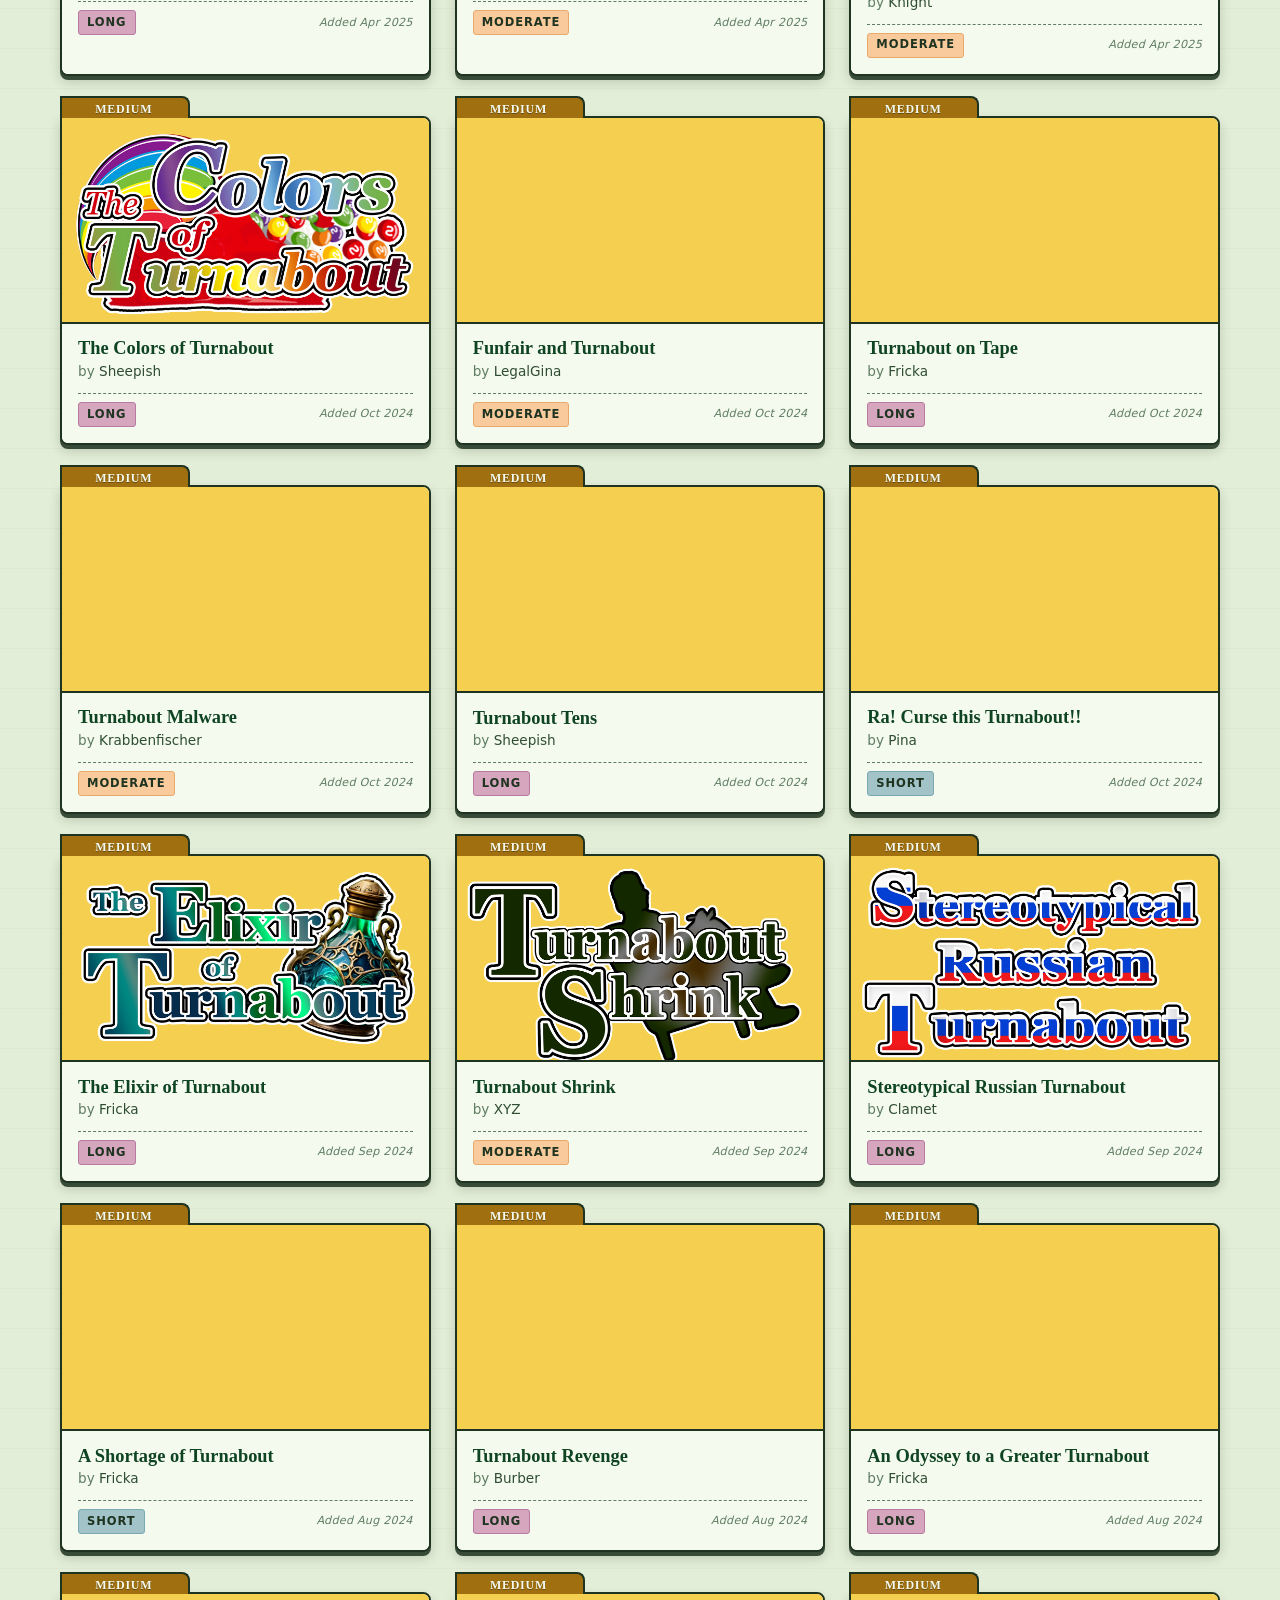
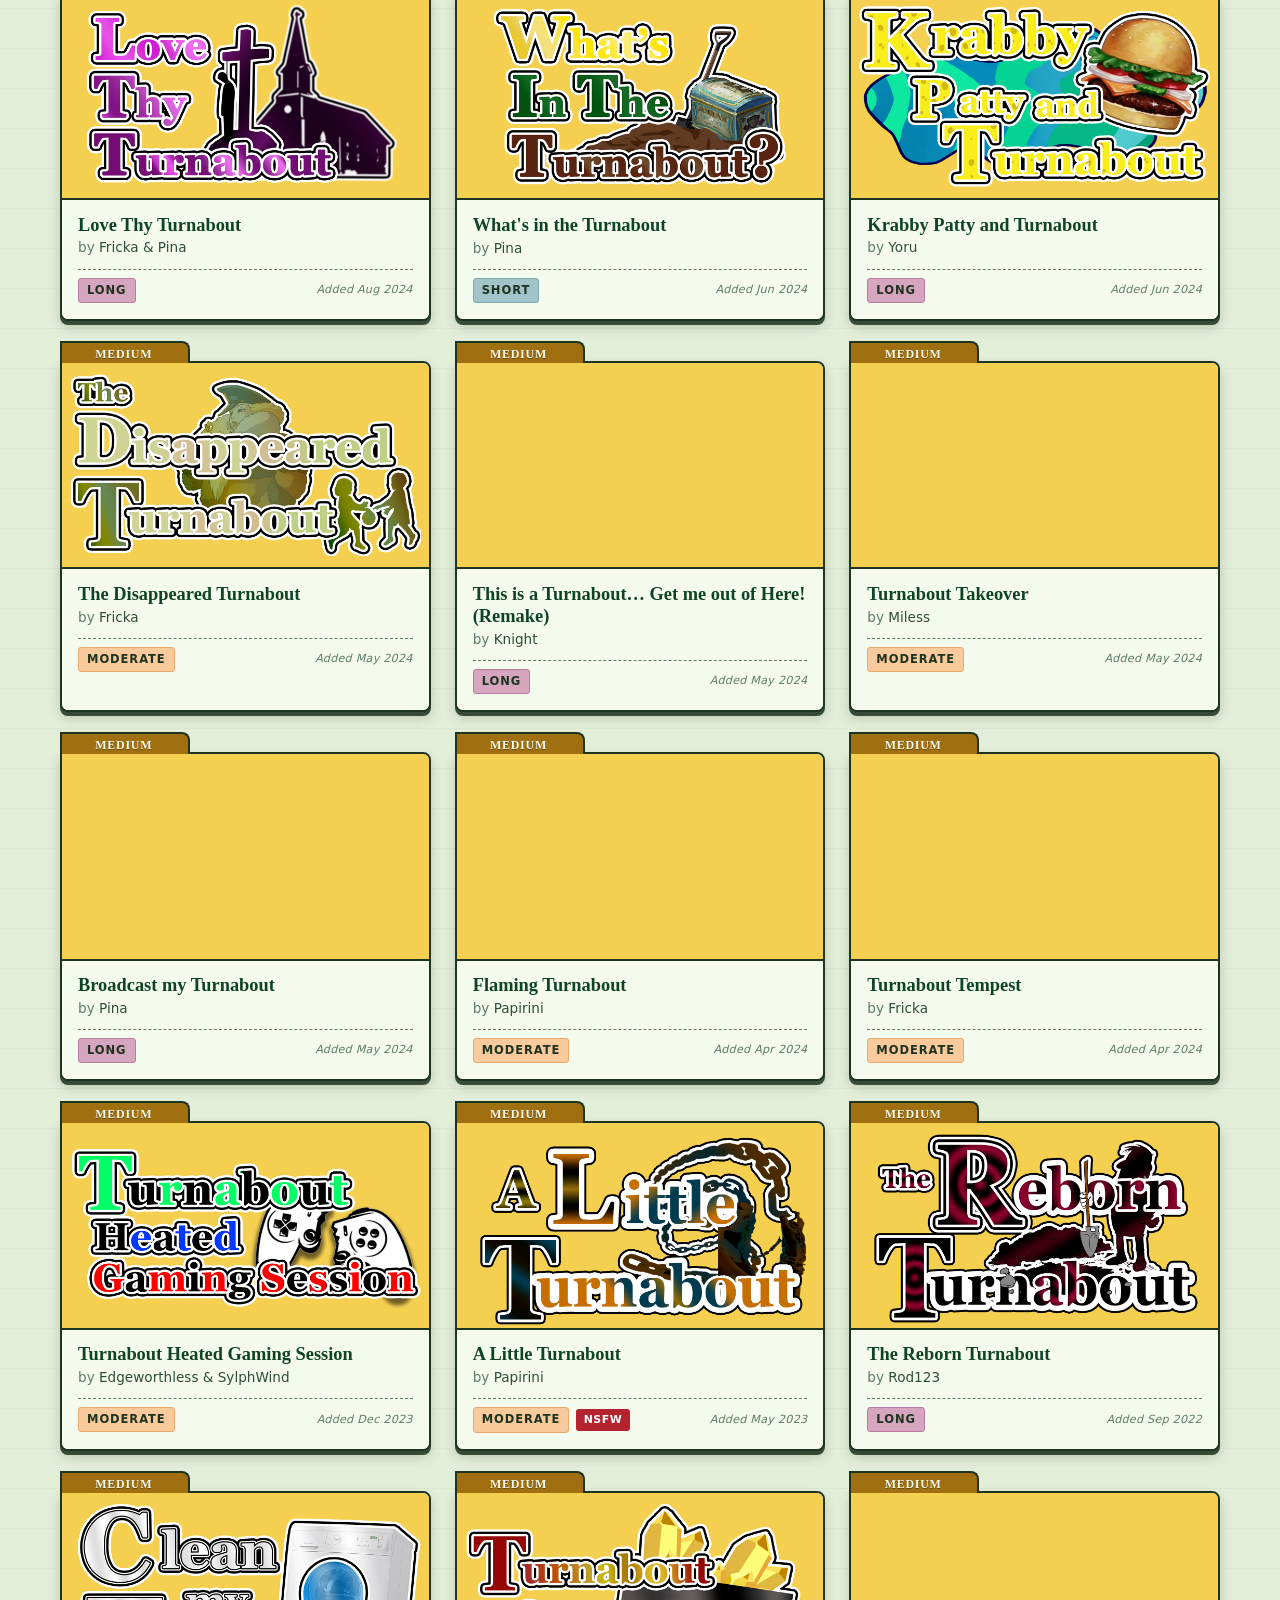
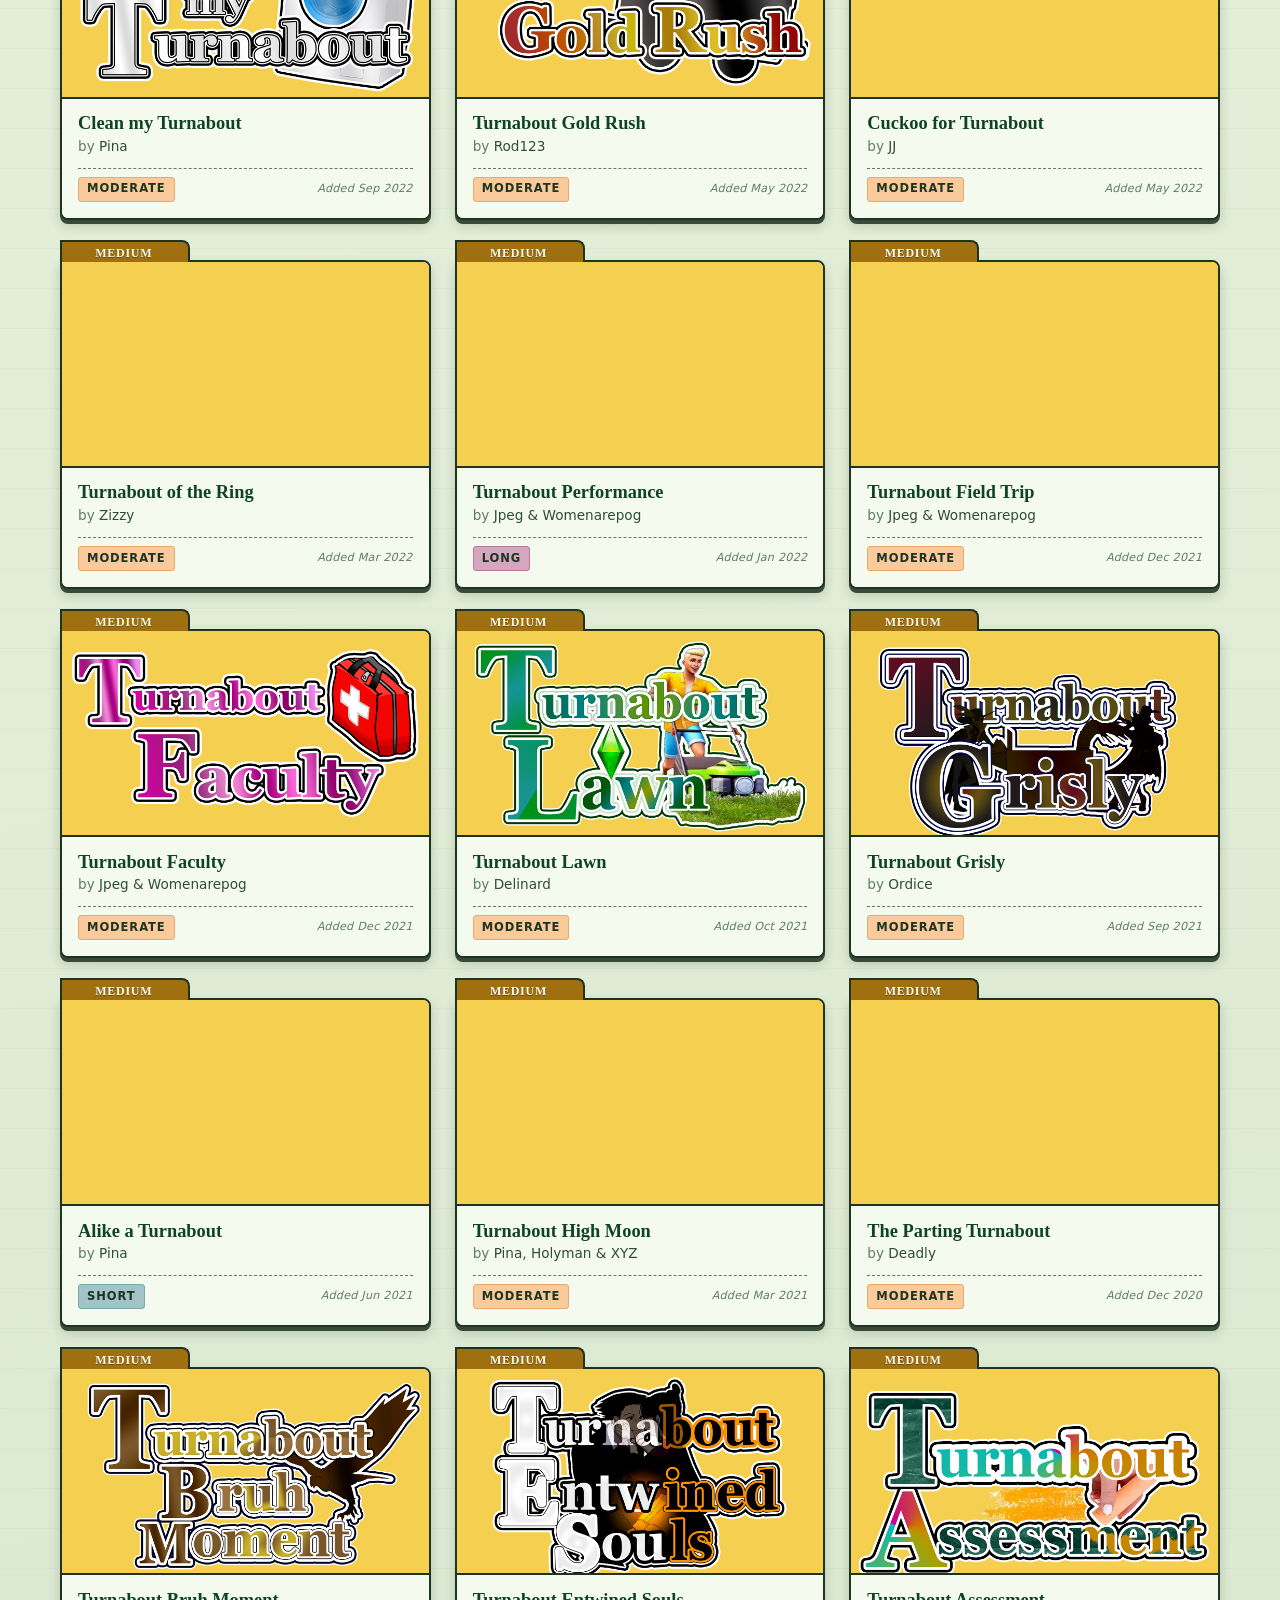
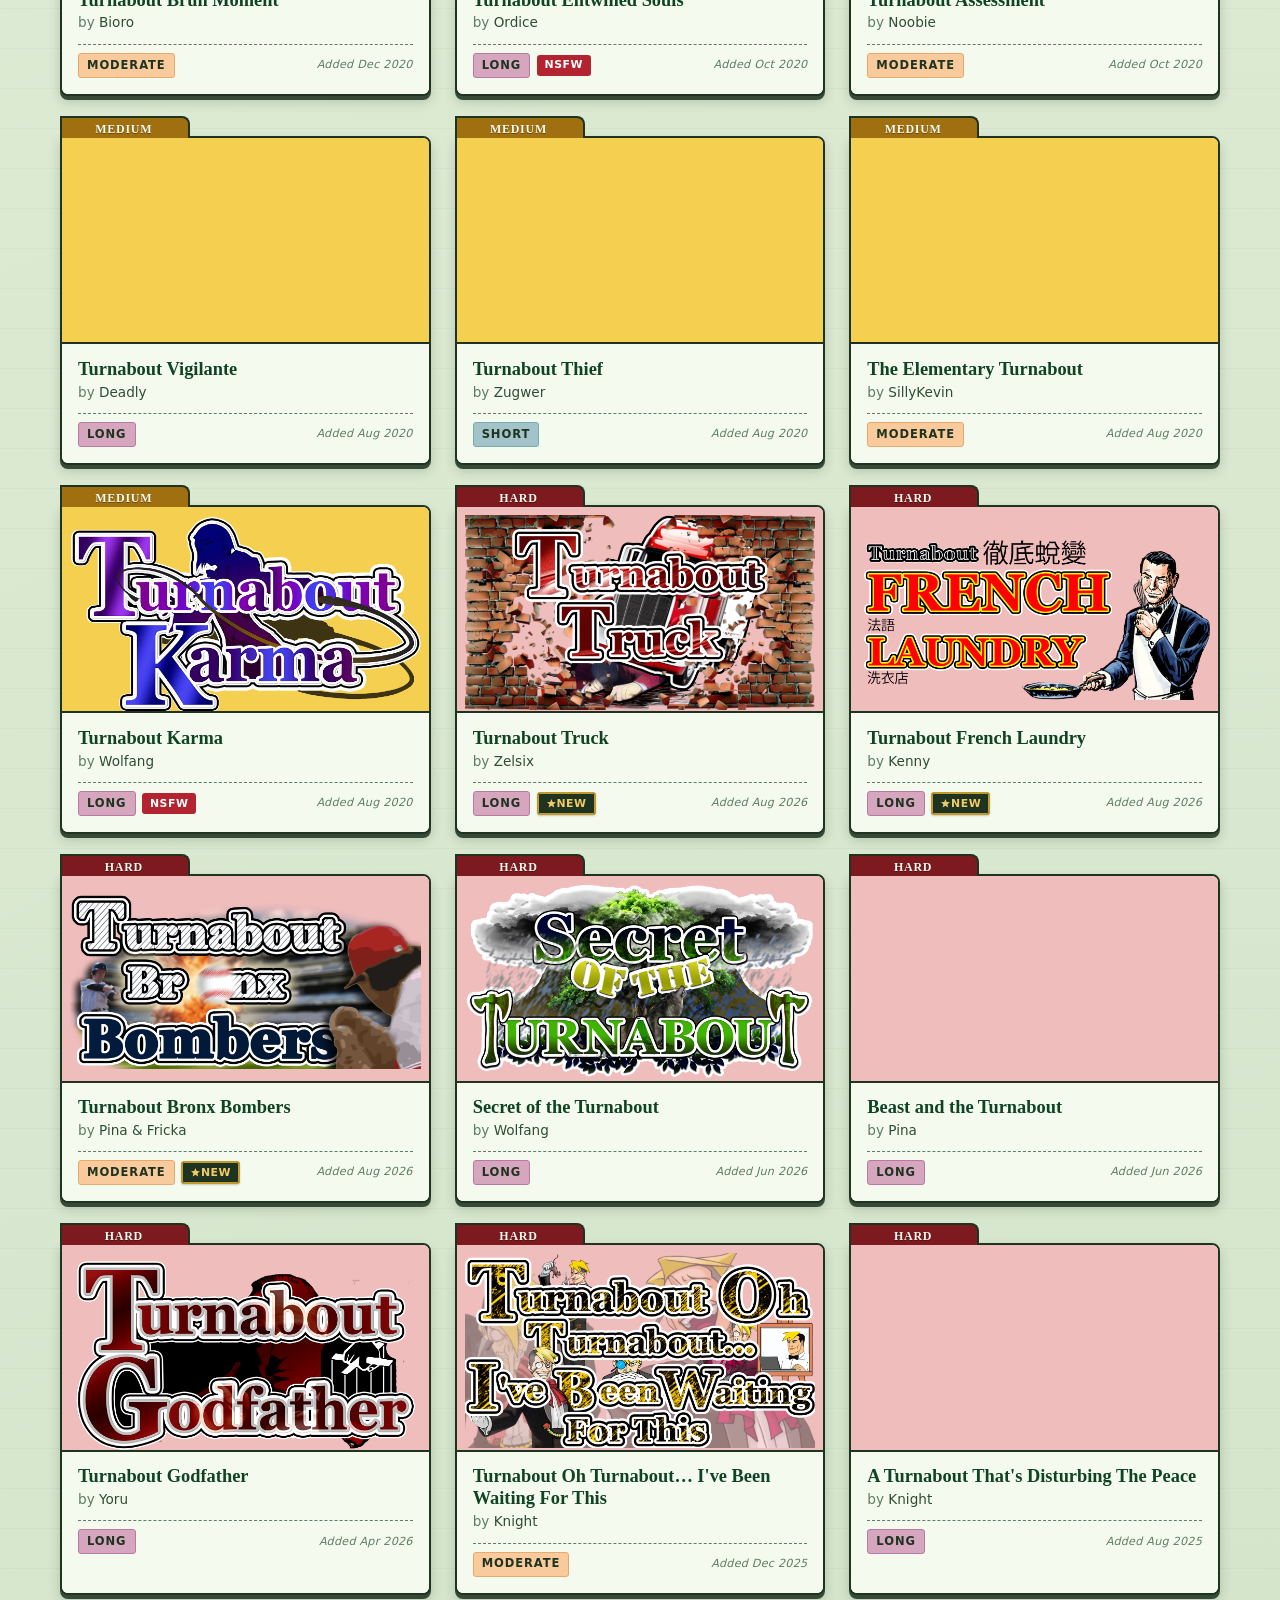
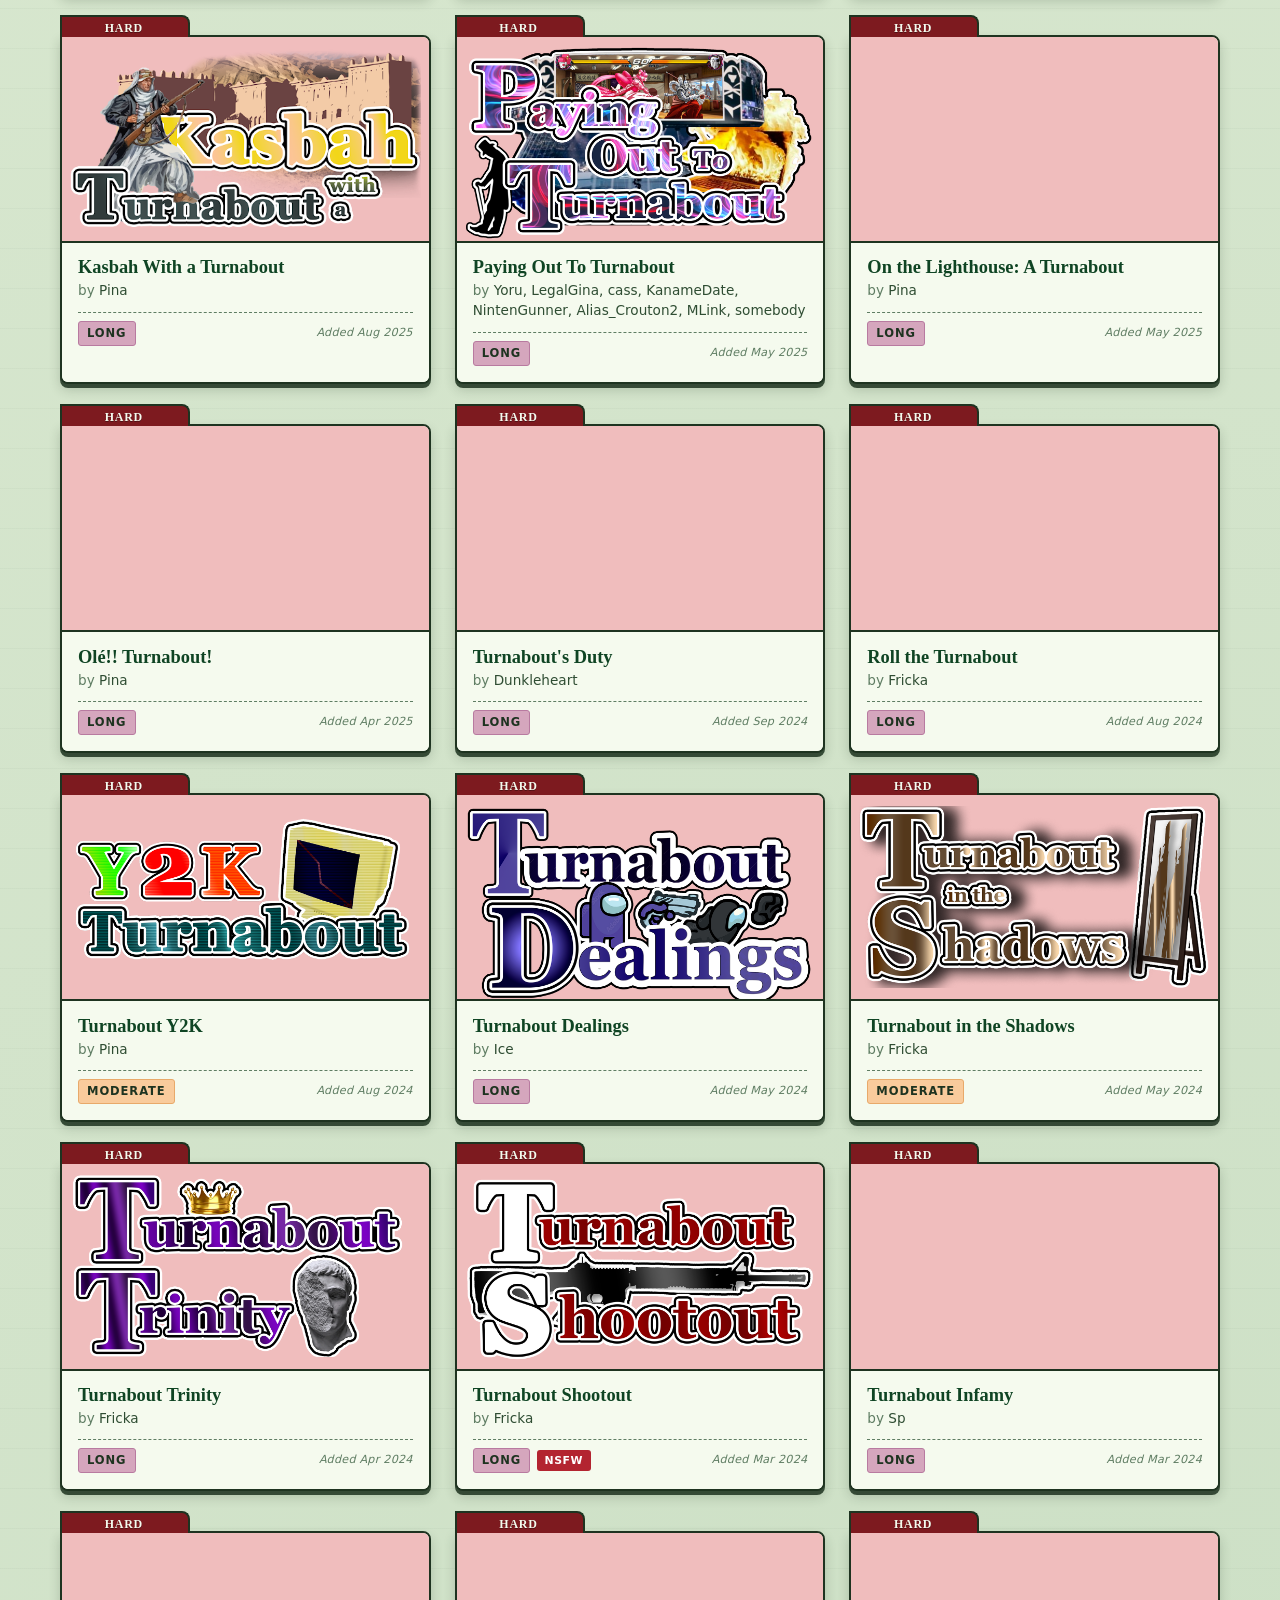
==== commit 5976ee76: "Make the gold logo the Case List's banner The Case List's masthead now shows the gold Vanilla Case L" ====
--- a/index.html
+++ b/index.html
@@ -57,8 +57,8 @@
   <header class="site-header">
     <div class="header-inner">
       <h1 class="site-title">
-        <img class="site-logo" src="images/vcl-logo.png"
-          alt="Vanilla Case List — A compilation of the best Vanilla cases!" />
+        <img class="site-logo" src="images/vcl-logo-gold.png"
+          alt="Vanilla Case List — A compilation of the best Ace Attorney fancases!" />
       </h1>
       <p class="site-credits">
         Maintained by <strong>Fricka U, PinaDaPina, Knight, Wolfang, and Sheepish</strong><br>
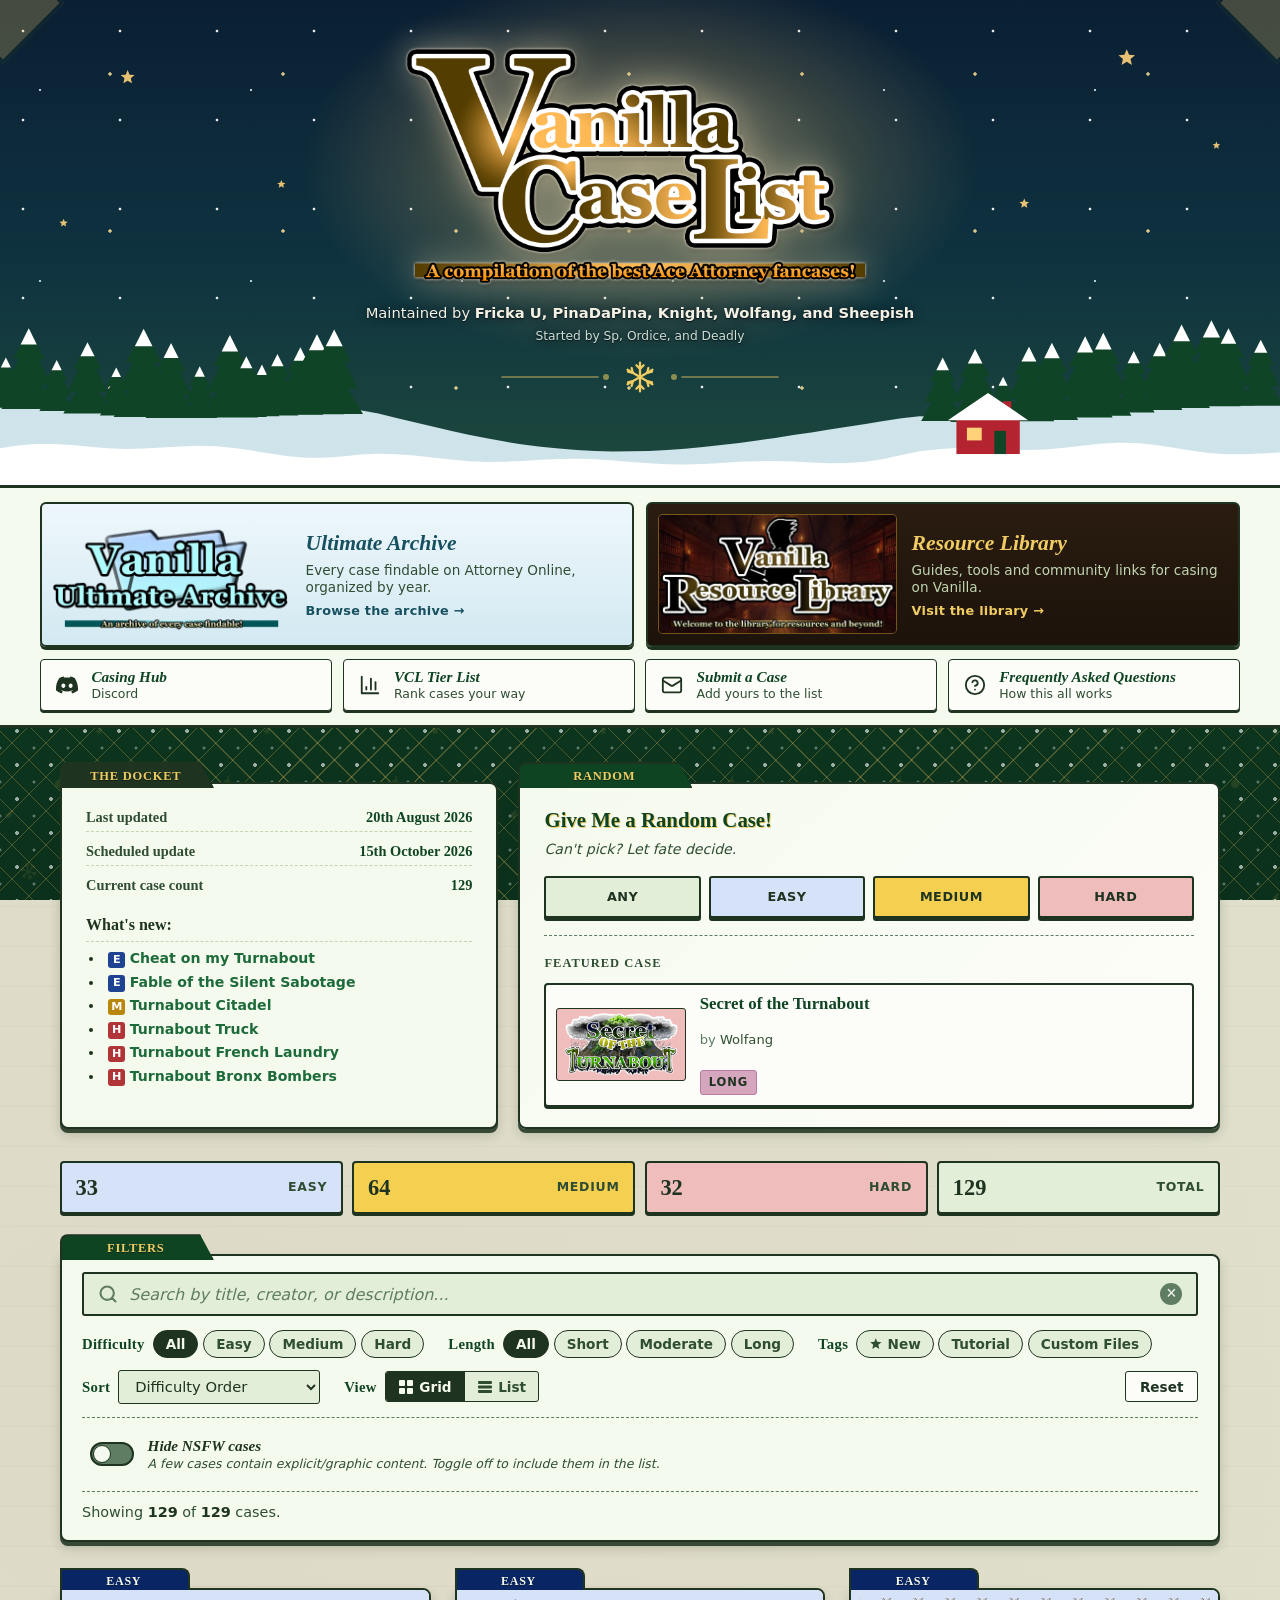
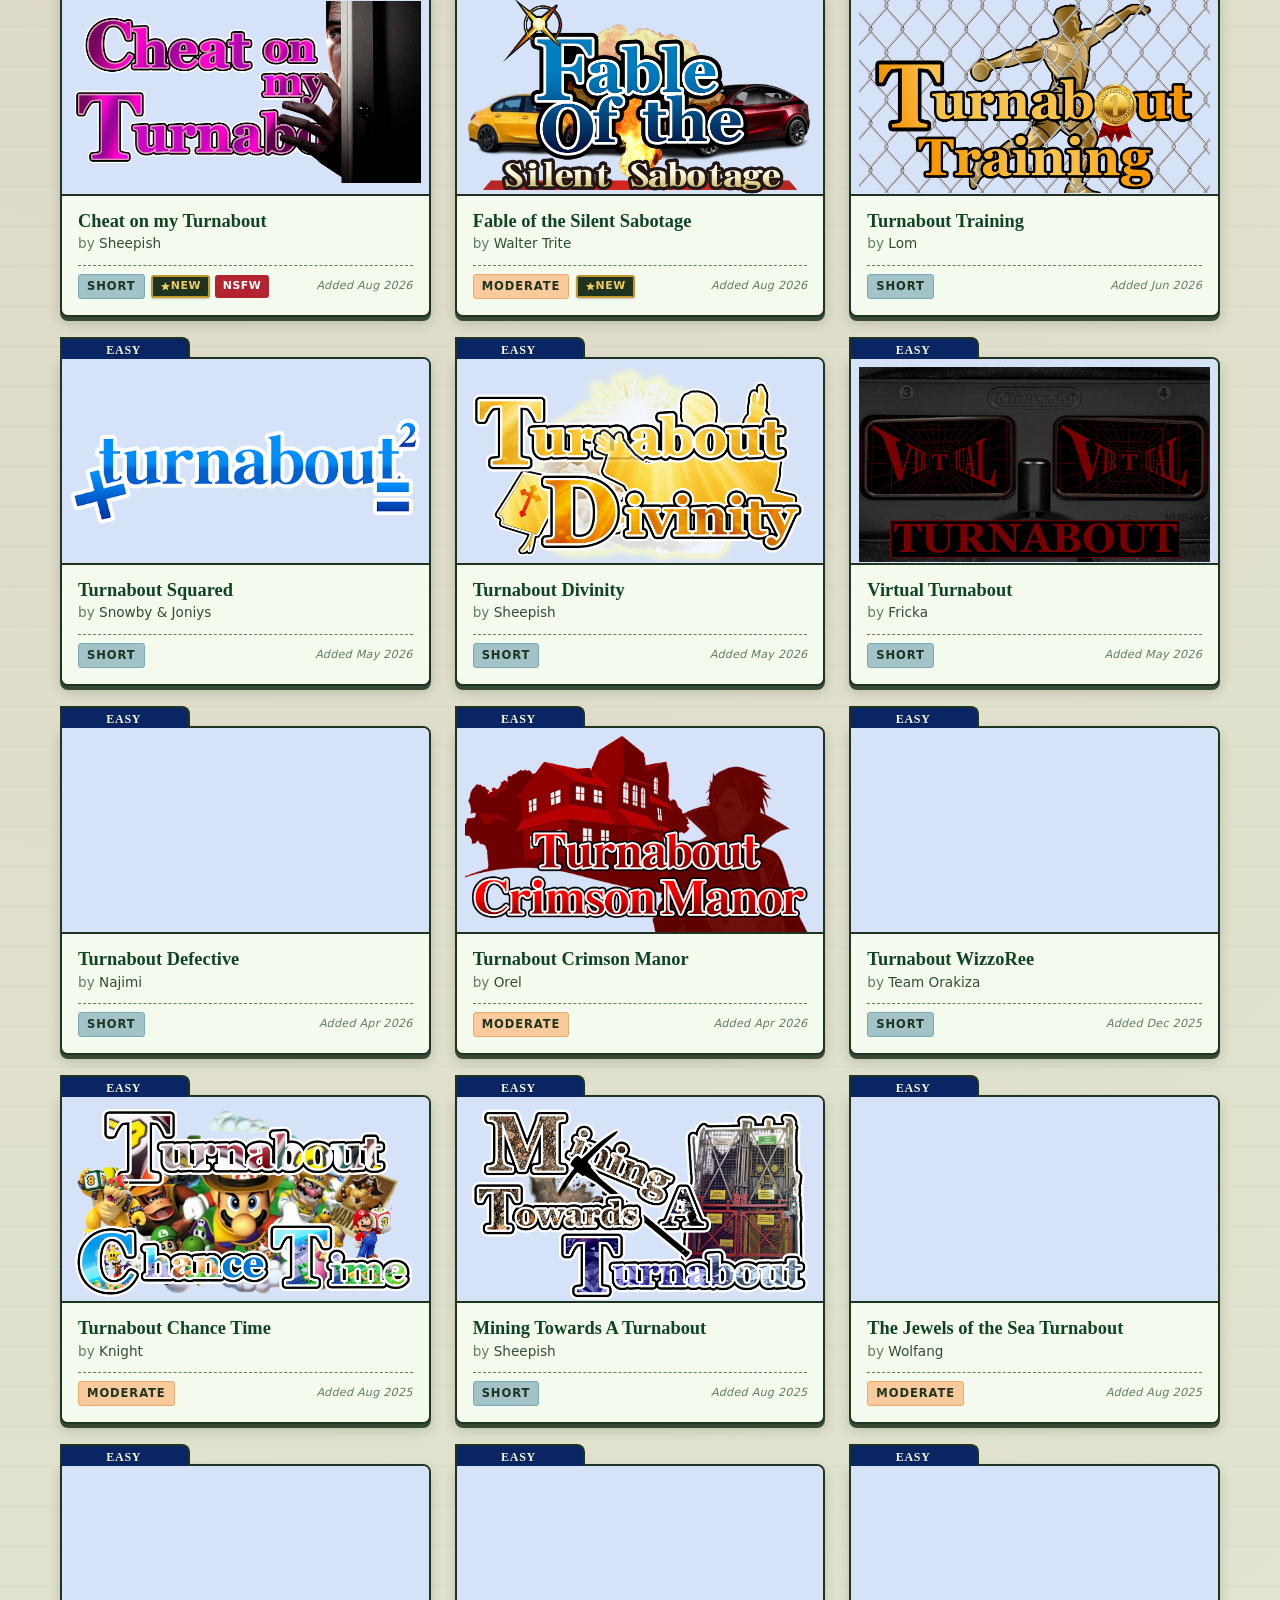
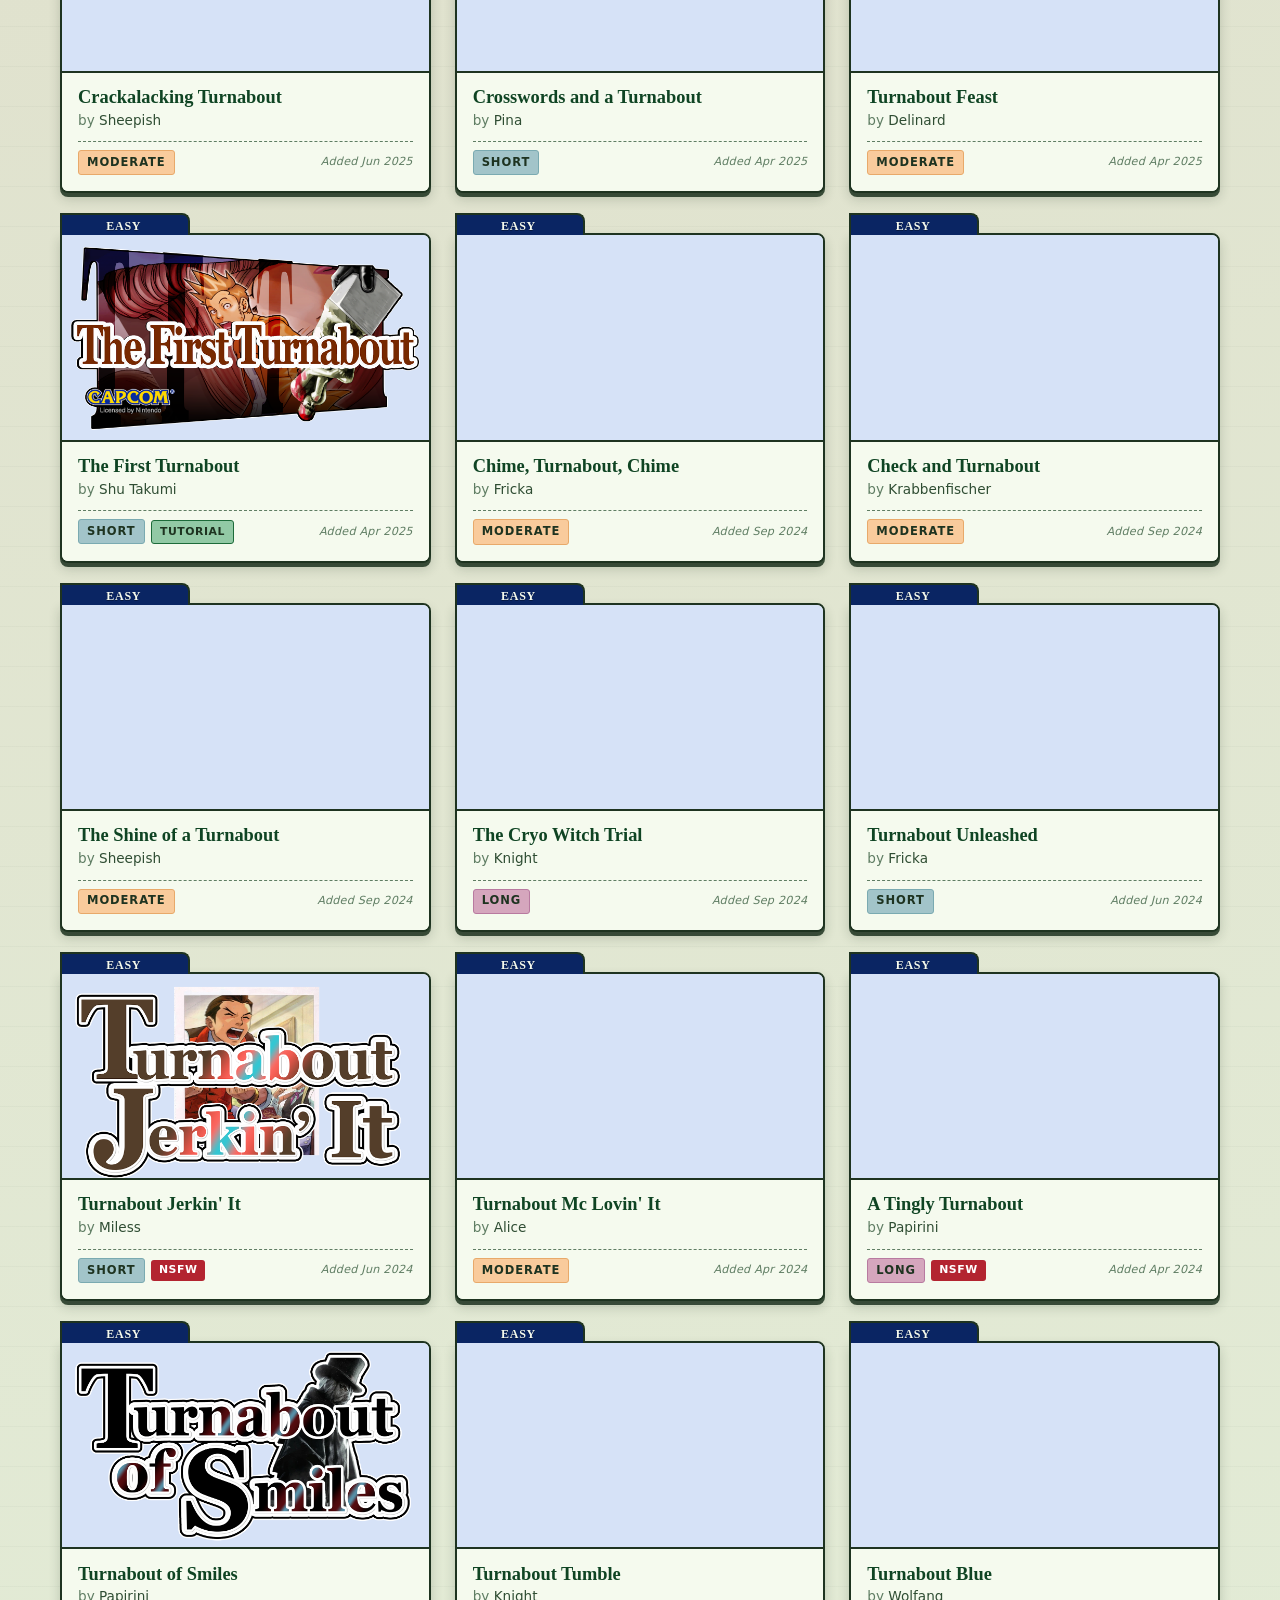
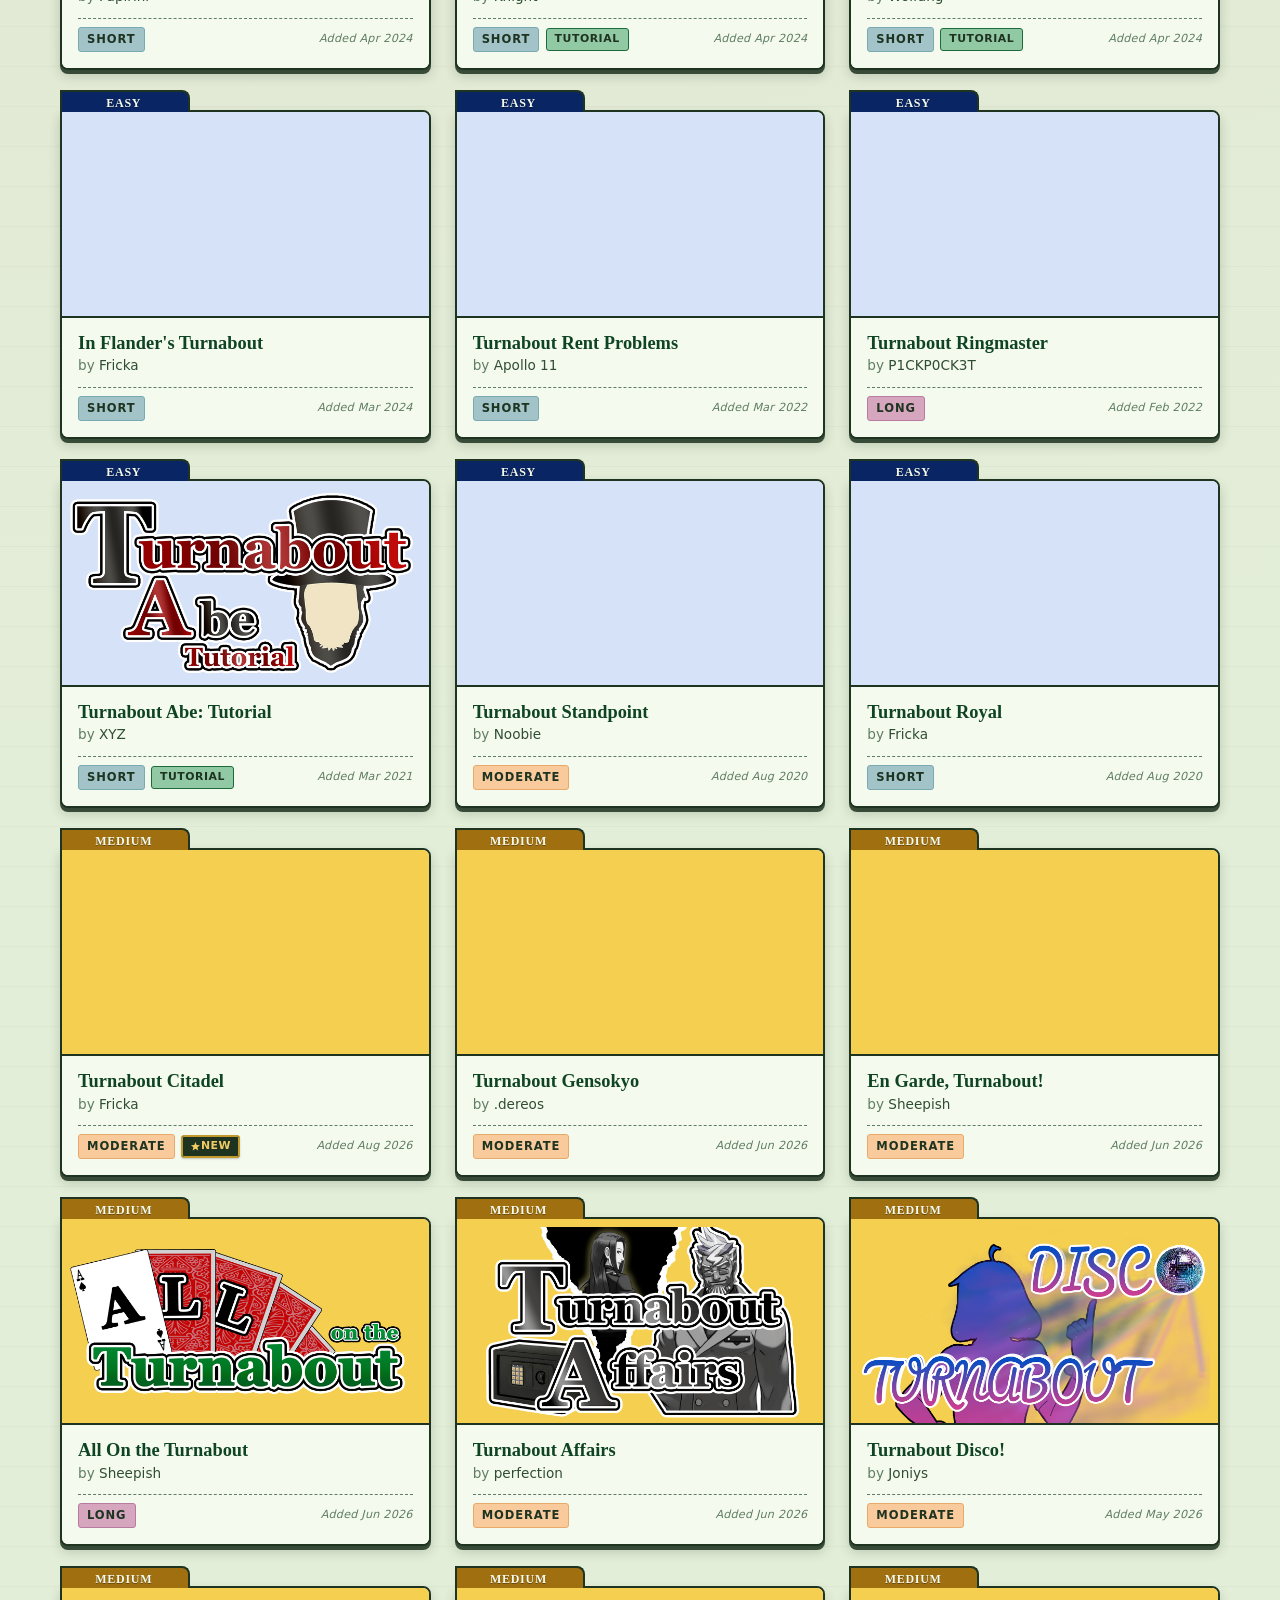
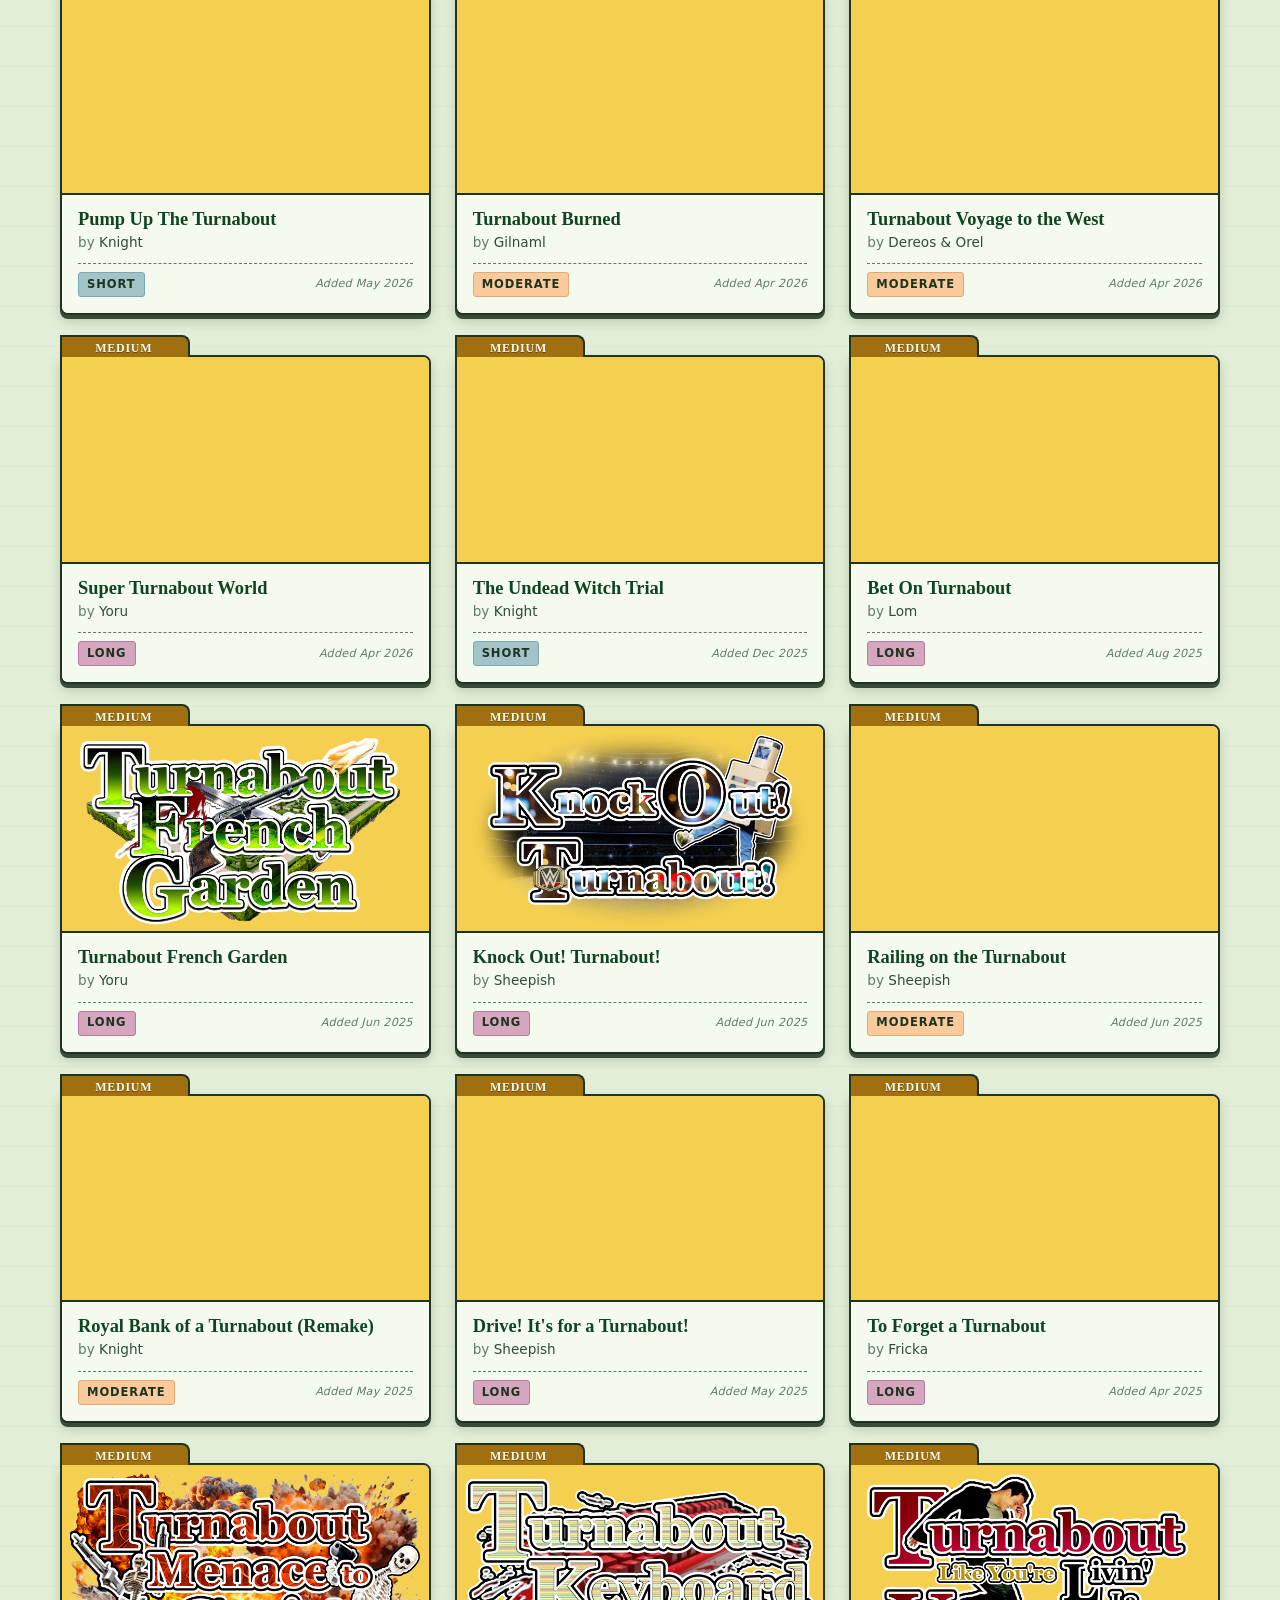
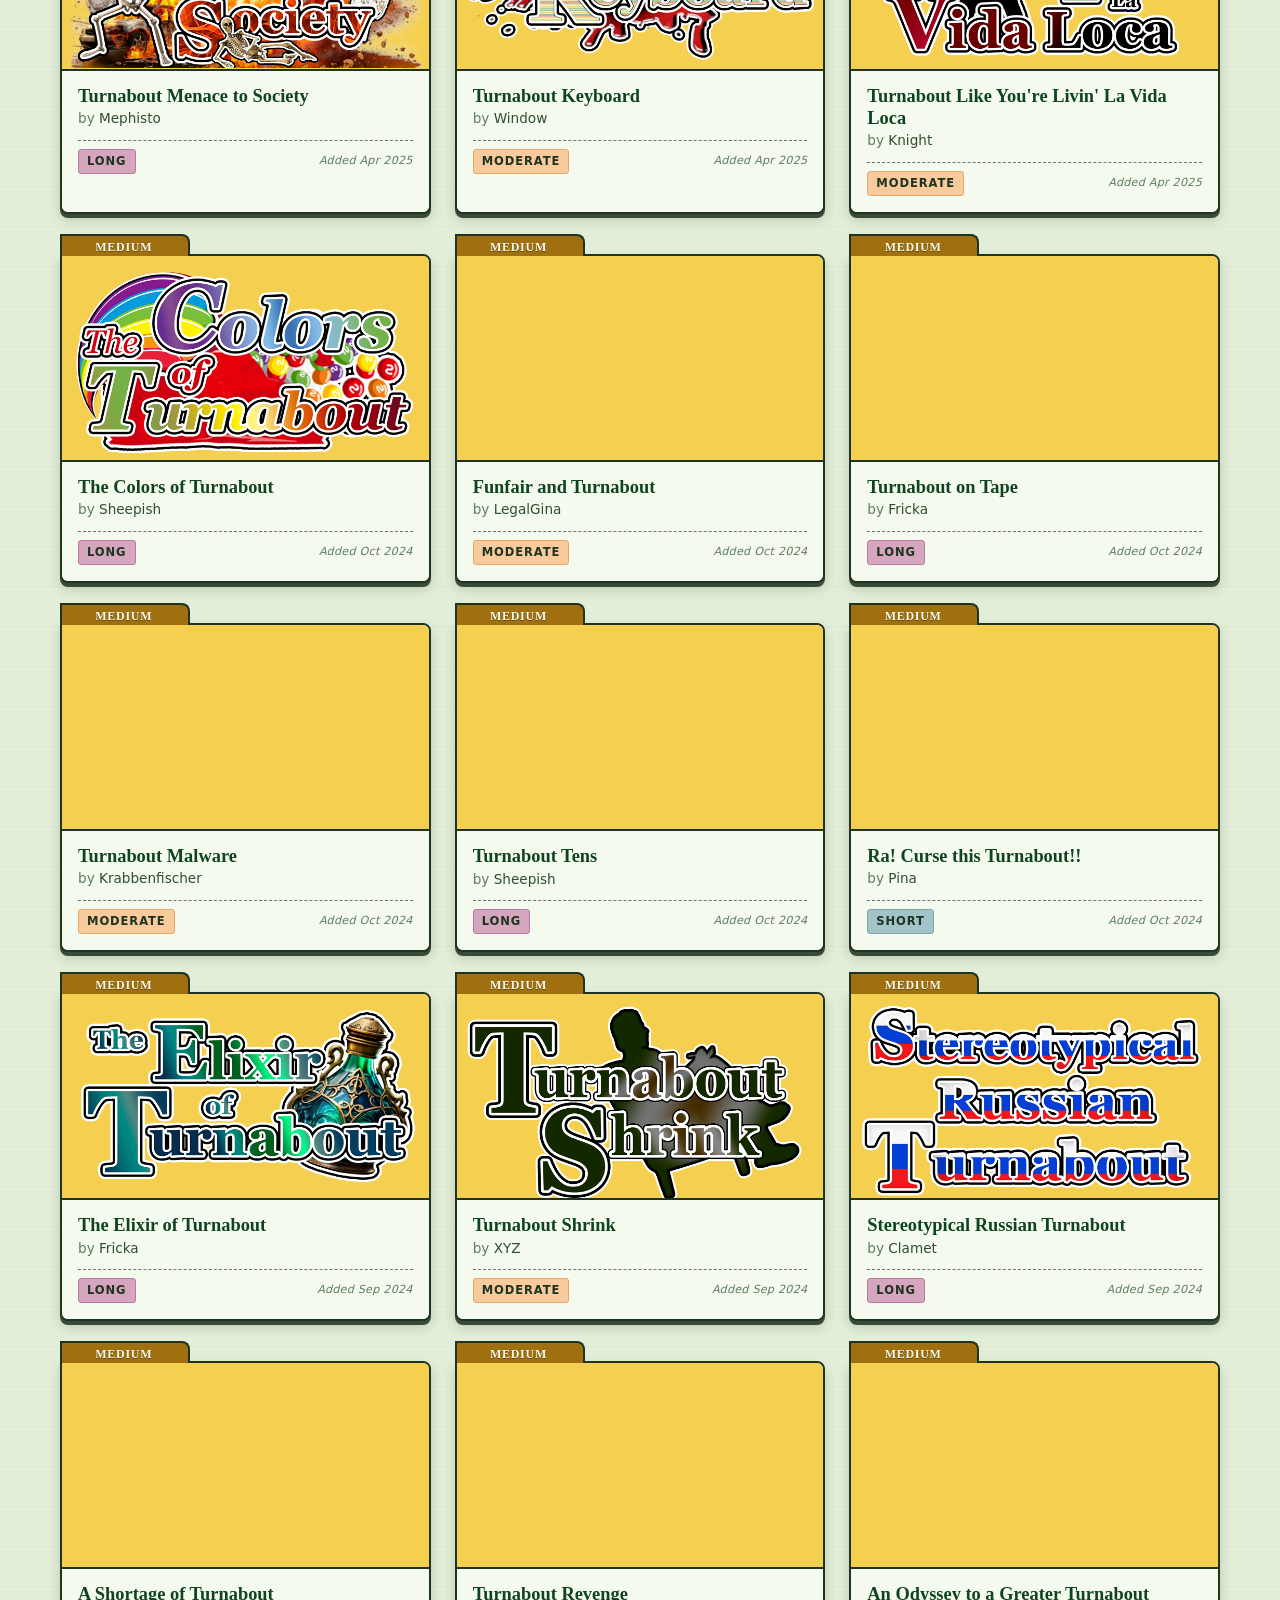
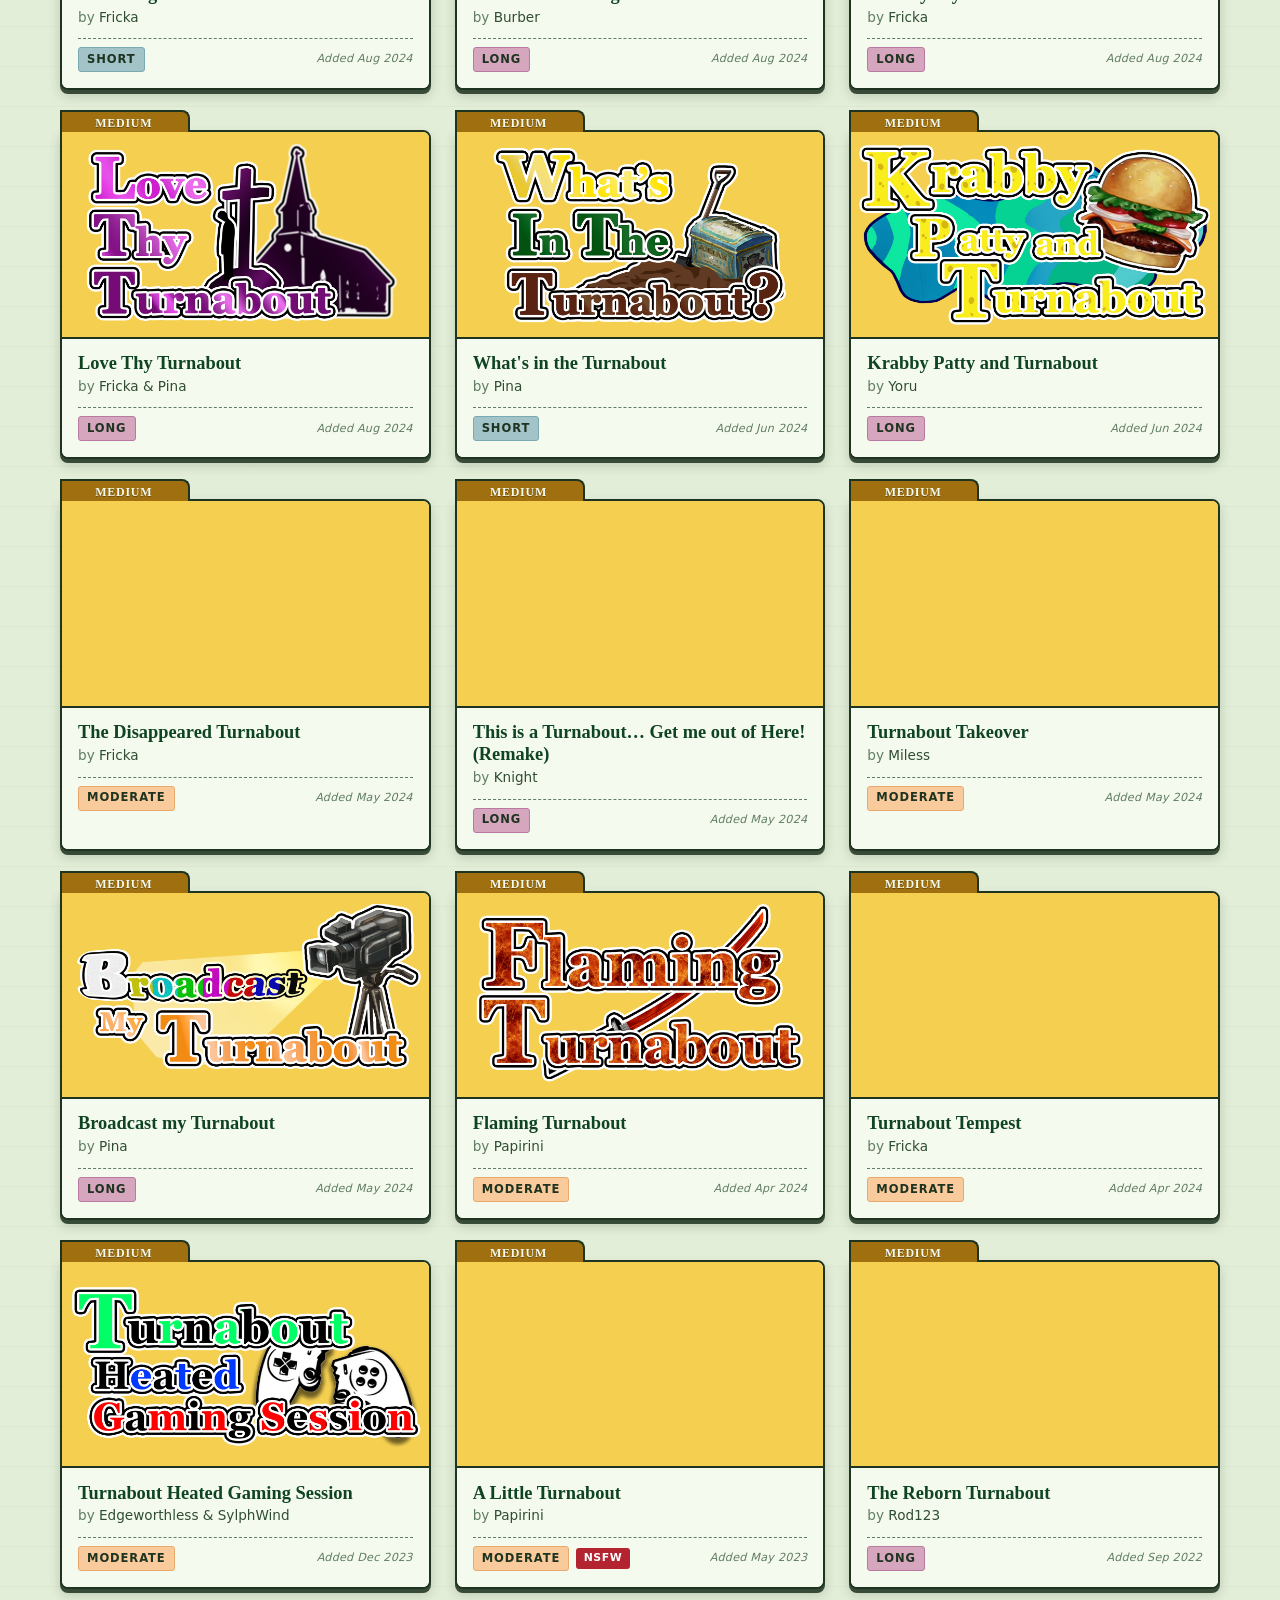
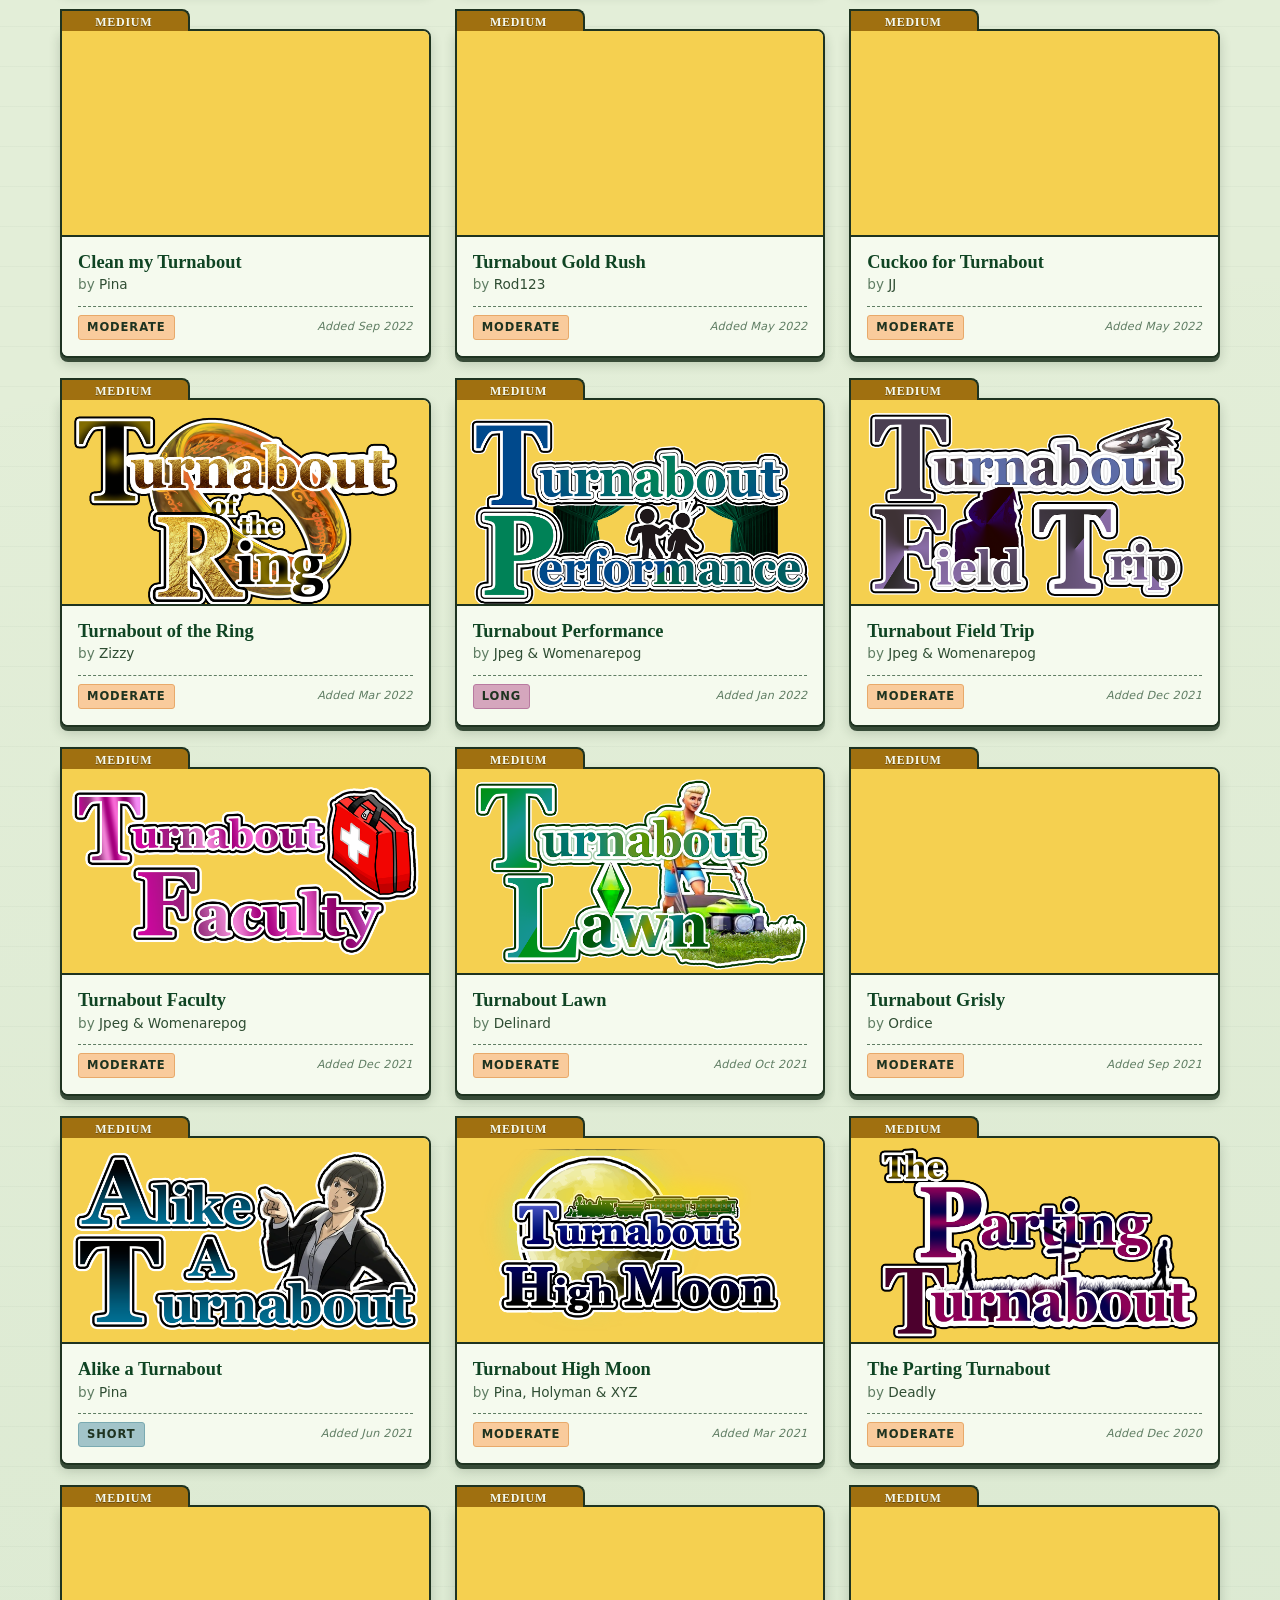
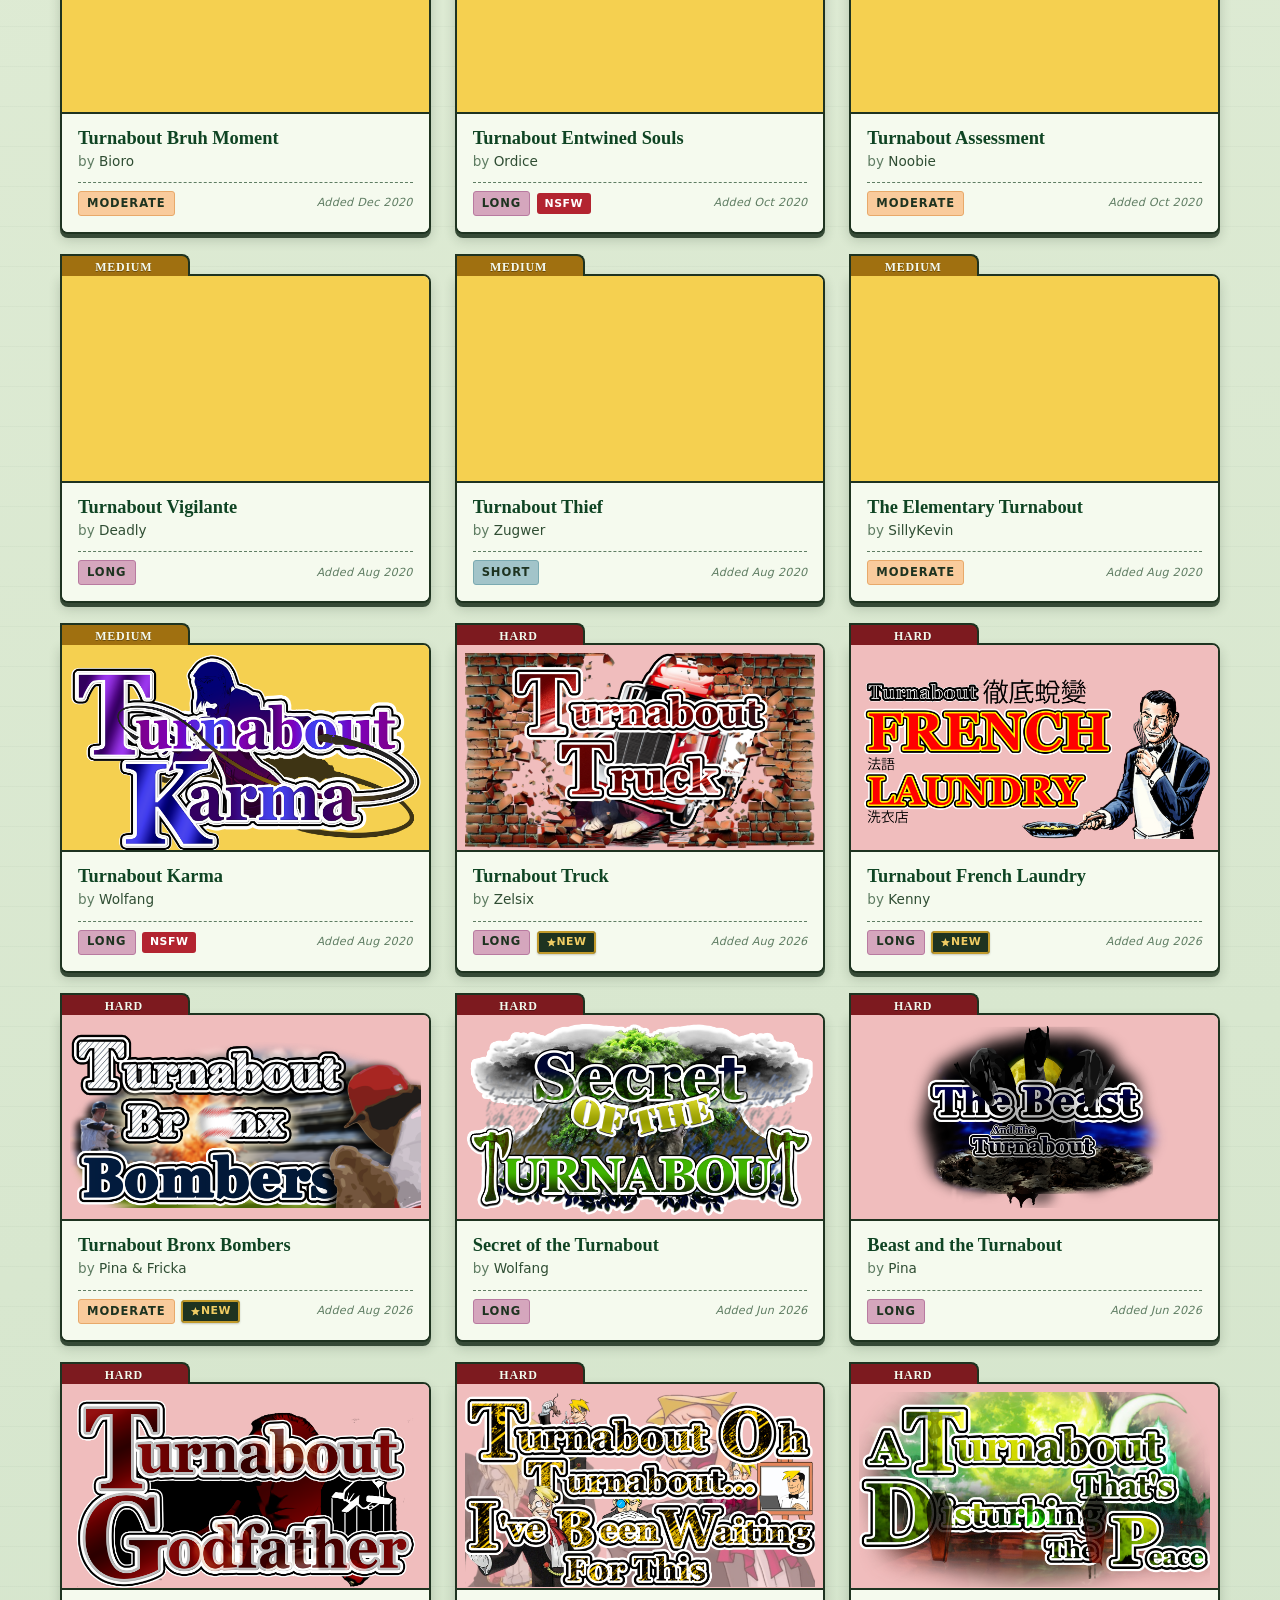
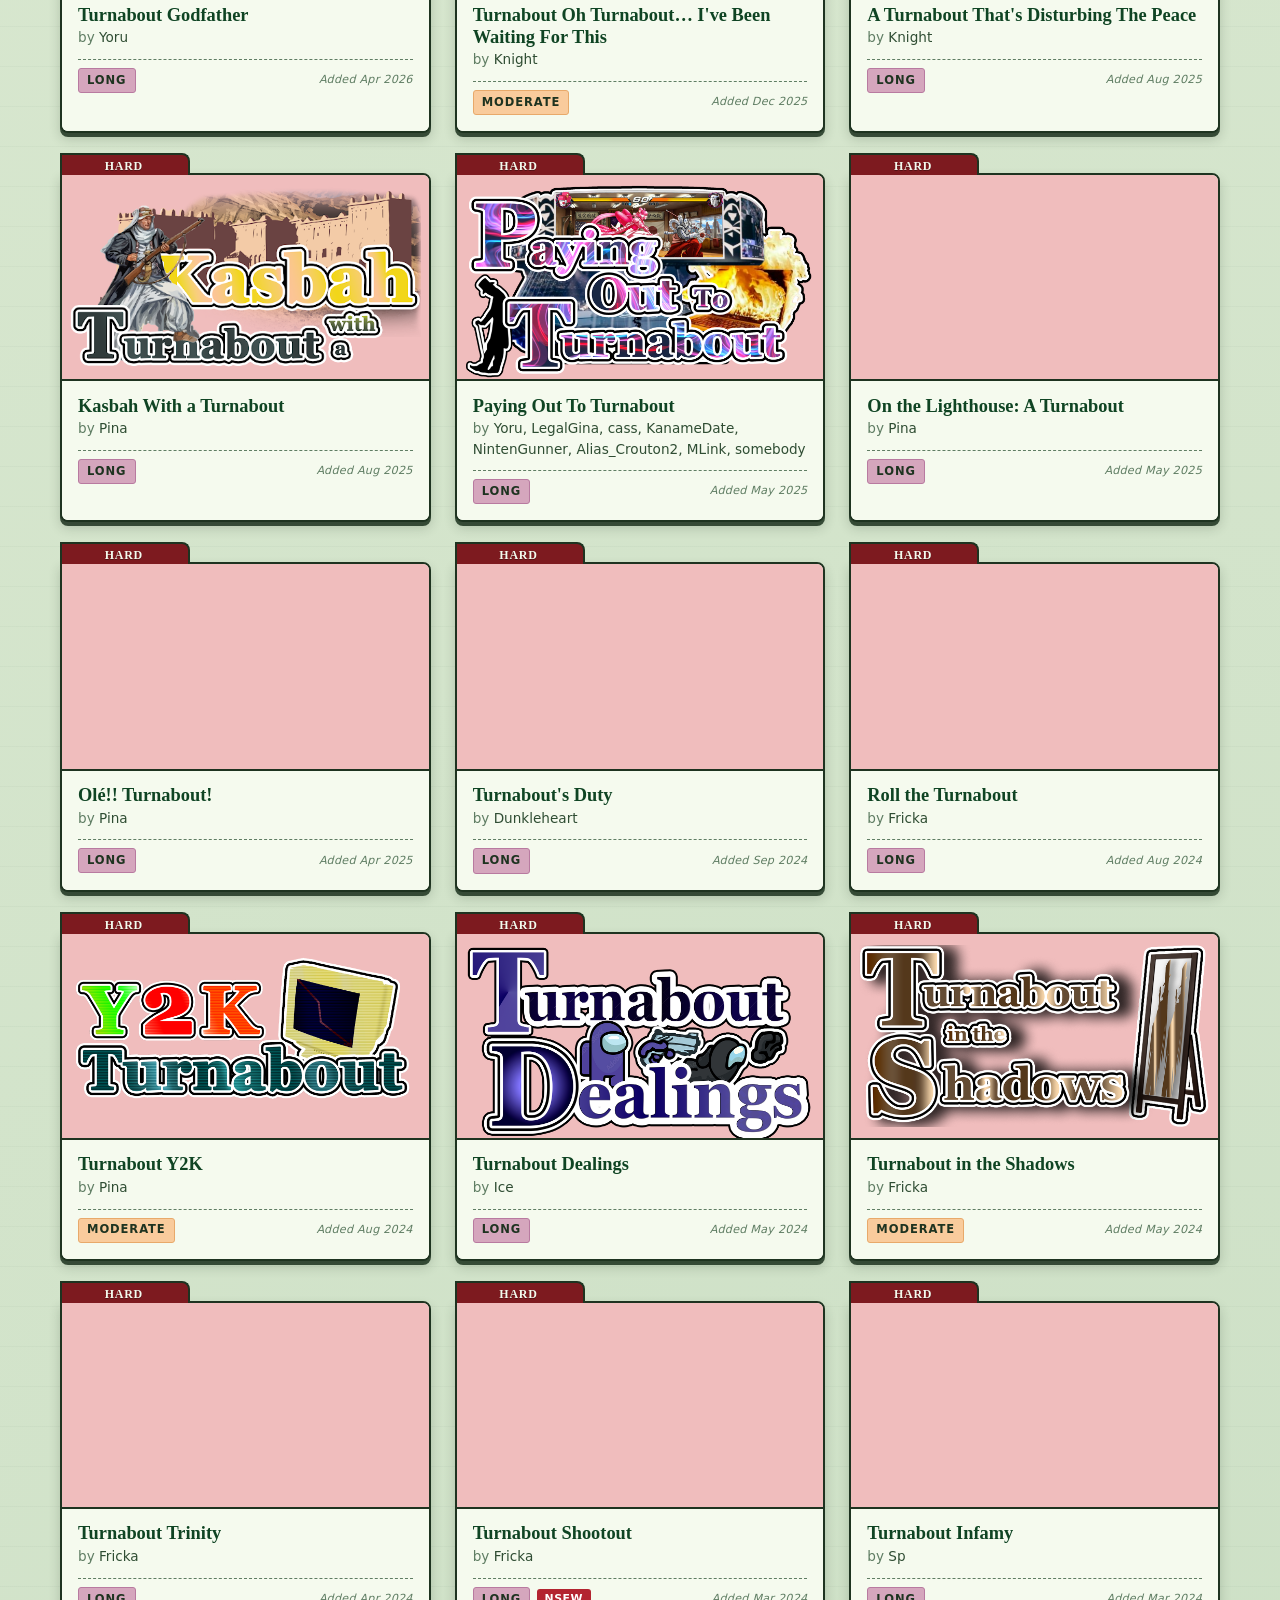
==== commit cca29fe7: "Give the Archive and the Library their own row on the Case List The Ultimate Archive and the Resourc" ====
--- a/index.html
+++ b/index.html
@@ -69,36 +69,60 @@
 
   <!-- Resource link strip -->
   <nav class="resources-nav" aria-label="Related resources">
-    <div class="resources-inner">
-      <a class="resource-link" href="archive.html">
-        <span class="resource-icon"><svg width="22" height="22" viewBox="0 0 24 24" fill="none" stroke="currentColor" stroke-width="2" stroke-linecap="round" stroke-linejoin="round" aria-hidden="true"><path d="M4 19.5A2.5 2.5 0 0 1 6.5 17H20"/><path d="M6.5 2H20v20H6.5A2.5 2.5 0 0 1 4 19.5v-15A2.5 2.5 0 0 1 6.5 2z"/></svg></span>
-        <span class="resource-text"><strong>Ultimate Archive</strong><span>Find every case ever
-            created</span></span>
-      </a>
-      <a class="resource-link" href="resources.html">
-        <span class="resource-icon"><svg width="22" height="22" viewBox="0 0 24 24" fill="none" stroke="currentColor" stroke-width="2" stroke-linecap="round" stroke-linejoin="round" aria-hidden="true"><path d="M14.7 6.3a1 1 0 0 0 0 1.4l1.6 1.6a1 1 0 0 0 1.4 0l3.77-3.77a6 6 0 0 1-7.94 7.94l-6.91 6.91a2.12 2.12 0 0 1-3-3l6.91-6.91a6 6 0 0 1 7.94-7.94l-3.76 3.76z"/></svg></span>
-        <span class="resource-text"><strong>Resource Library</strong><span>Guides &amp; tools</span></span>
-      </a>
-      <a class="resource-link" href="https://discord.gg/5VwA7zTpvv" target="_blank" rel="noopener noreferrer">
-        <span class="resource-icon"><svg width="22" height="22" viewBox="0 0 24 24" fill="currentColor" aria-hidden="true"><path d="M20.317 4.3698a19.7913 19.7913 0 0 0-4.8851-1.5152.0741.0741 0 0 0-.0785.0371c-.211.3753-.4447.8648-.6083 1.2495-1.8447-.2762-3.68-.2762-5.4868 0-.1636-.3933-.4058-.8742-.6177-1.2495a.077.077 0 0 0-.0785-.037 19.7363 19.7363 0 0 0-4.8852 1.515.0699.0699 0 0 0-.0321.0277C.5334 9.0458-.319 13.5799.0992 18.0578a.0824.0824 0 0 0 .0312.0561c2.0528 1.5076 4.0413 2.4228 5.9929 3.0294a.0777.0777 0 0 0 .0842-.0276c.4616-.6304.8731-1.2952 1.226-1.9942a.076.076 0 0 0-.0416-.1057c-.6528-.2476-1.2743-.5495-1.8722-.8923a.077.077 0 0 1-.0076-.1277c.1258-.0943.2517-.1923.3718-.2914a.0743.0743 0 0 1 .0776-.0105c3.9278 1.7933 8.18 1.7933 12.0614 0a.0739.0739 0 0 1 .0785.0095c.1202.099.246.1981.3728.2924a.077.077 0 0 1-.0066.1276 12.2986 12.2986 0 0 1-1.873.8914.0766.0766 0 0 0-.0407.1067c.3604.698.7719 1.3628 1.225 1.9932a.076.076 0 0 0 .0842.0286c1.961-.6067 3.9495-1.5219 6.0023-3.0294a.077.077 0 0 0 .0313-.0552c.5004-5.177-.8382-9.6739-3.5485-13.6604a.061.061 0 0 0-.0312-.0286ZM8.02 15.3312c-1.1825 0-2.1569-1.0857-2.1569-2.419 0-1.3332.9555-2.4189 2.157-2.4189 1.2108 0 2.1757 1.0952 2.1568 2.419 0 1.3332-.9555 2.4189-2.1569 2.4189Zm7.9748 0c-1.1825 0-2.1569-1.0857-2.1569-2.419 0-1.3332.9554-2.4189 2.1569-2.4189 1.2108 0 2.1757 1.0952 2.1568 2.419 0 1.3332-.946 2.4189-2.1568 2.4189Z"/></svg></span>
-        <span class="resource-text"><strong>Casing Hub</strong><span>Discord</span></span>
-      </a>
-      <a class="resource-link" href="https://tiermaker.com/create/vanilla-case-list-logos-17506473" target="_blank"
-        rel="noopener noreferrer">
-        <span class="resource-icon"><svg width="22" height="22" viewBox="0 0 24 24" fill="none" stroke="currentColor" stroke-width="2" stroke-linecap="round" stroke-linejoin="round" aria-hidden="true"><path d="M3 3v18h18"/><path d="M18 17V9"/><path d="M13 17V5"/><path d="M8 17v-3"/></svg></span>
-        <span class="resource-text"><strong>VCL Tier List</strong><span>Rank cases your way</span></span>
-      </a>
-      <a class="resource-link resource-submit"
-        href="https://docs.google.com/forms/d/e/1FAIpQLSevKI9XmbUKZlO_xm3kX7hg1PfYXNavnLzc1dCu0XNt3ndtEg/viewform?usp=sf_link"
-        target="_blank" rel="noopener noreferrer">
-        <span class="resource-icon"><svg width="22" height="22" viewBox="0 0 24 24" fill="none" stroke="currentColor" stroke-width="2" stroke-linecap="round" stroke-linejoin="round" aria-hidden="true"><rect width="20" height="16" x="2" y="4" rx="2"/><path d="m22 7-8.97 5.7a1.94 1.94 0 0 1-2.06 0L2 7"/></svg></span>
-        <span class="resource-text"><strong>Submit a Case</strong><span>Add yours to the list</span></span>
-      </a>
-      <button class="resource-link resource-faq-toggle" type="button" id="faq-toggle" aria-expanded="false"
-        aria-controls="faq-section">
-        <span class="resource-icon"><svg width="22" height="22" viewBox="0 0 24 24" fill="none" stroke="currentColor" stroke-width="2" stroke-linecap="round" stroke-linejoin="round" aria-hidden="true"><circle cx="12" cy="12" r="10"/><path d="M9.09 9a3 3 0 0 1 5.83 1c0 2-3 3-3 3"/><path d="M12 17h.01"/></svg></span>
-        <span class="resource-text"><strong>Frequently Asked Questions</strong><span>How this all works</span></span>
-      </button>
+    <div class="resources-inner resources-inner--split">
+      <!-- The Archive and the Library are pages of their own, not outbound
+           links, so they get their own row and their own artwork. Each card
+           wears its page's identity: celeste for the Archive, candlelit brown
+           and gold for the Library. The WebP art is a 480px cut of the
+           page's 1440px logo (27 KB and 25 KB against 177 KB and 845 KB);
+           the PNG is the fallback for browsers without WebP. -->
+      <div class="resource-pages">
+        <a class="resource-page resource-page--archive" href="archive.html">
+          <picture class="resource-page__art">
+            <source srcset="images/vua-logo-card.webp" type="image/webp" />
+            <img src="images/vua-logo.png" alt="" width="480" height="240" />
+          </picture>
+          <span class="resource-page__text">
+            <strong class="resource-page__title">Ultimate Archive</strong>
+            <span class="resource-page__blurb">Every case findable on Attorney Online, organized by year.</span>
+            <span class="resource-page__cta">Browse the archive <span aria-hidden="true">&rarr;</span></span>
+          </span>
+        </a>
+        <a class="resource-page resource-page--library" href="resources.html">
+          <picture class="resource-page__art">
+            <source srcset="images/vrl-logo-card.webp" type="image/webp" />
+            <img src="images/vrl-logo.png" alt="" width="480" height="240" />
+          </picture>
+          <span class="resource-page__text">
+            <strong class="resource-page__title">Resource Library</strong>
+            <span class="resource-page__blurb">Guides, tools and community links for casing on Vanilla.</span>
+            <span class="resource-page__cta">Visit the library <span aria-hidden="true">&rarr;</span></span>
+          </span>
+        </a>
+      </div>
+
+      <div class="resource-links">
+        <a class="resource-link" href="https://discord.gg/5VwA7zTpvv" target="_blank" rel="noopener noreferrer">
+          <span class="resource-icon"><svg width="22" height="22" viewBox="0 0 24 24" fill="currentColor" aria-hidden="true"><path d="M20.317 4.3698a19.7913 19.7913 0 0 0-4.8851-1.5152.0741.0741 0 0 0-.0785.0371c-.211.3753-.4447.8648-.6083 1.2495-1.8447-.2762-3.68-.2762-5.4868 0-.1636-.3933-.4058-.8742-.6177-1.2495a.077.077 0 0 0-.0785-.037 19.7363 19.7363 0 0 0-4.8852 1.515.0699.0699 0 0 0-.0321.0277C.5334 9.0458-.319 13.5799.0992 18.0578a.0824.0824 0 0 0 .0312.0561c2.0528 1.5076 4.0413 2.4228 5.9929 3.0294a.0777.0777 0 0 0 .0842-.0276c.4616-.6304.8731-1.2952 1.226-1.9942a.076.076 0 0 0-.0416-.1057c-.6528-.2476-1.2743-.5495-1.8722-.8923a.077.077 0 0 1-.0076-.1277c.1258-.0943.2517-.1923.3718-.2914a.0743.0743 0 0 1 .0776-.0105c3.9278 1.7933 8.18 1.7933 12.0614 0a.0739.0739 0 0 1 .0785.0095c.1202.099.246.1981.3728.2924a.077.077 0 0 1-.0066.1276 12.2986 12.2986 0 0 1-1.873.8914.0766.0766 0 0 0-.0407.1067c.3604.698.7719 1.3628 1.225 1.9932a.076.076 0 0 0 .0842.0286c1.961-.6067 3.9495-1.5219 6.0023-3.0294a.077.077 0 0 0 .0313-.0552c.5004-5.177-.8382-9.6739-3.5485-13.6604a.061.061 0 0 0-.0312-.0286ZM8.02 15.3312c-1.1825 0-2.1569-1.0857-2.1569-2.419 0-1.3332.9555-2.4189 2.157-2.4189 1.2108 0 2.1757 1.0952 2.1568 2.419 0 1.3332-.9555 2.4189-2.1569 2.4189Zm7.9748 0c-1.1825 0-2.1569-1.0857-2.1569-2.419 0-1.3332.9554-2.4189 2.1569-2.4189 1.2108 0 2.1757 1.0952 2.1568 2.419 0 1.3332-.946 2.4189-2.1568 2.4189Z"/></svg></span>
+          <span class="resource-text"><strong>Casing Hub</strong><span>Discord</span></span>
+        </a>
+        <a class="resource-link" href="https://tiermaker.com/create/vanilla-case-list-logos-17506473" target="_blank"
+          rel="noopener noreferrer">
+          <span class="resource-icon"><svg width="22" height="22" viewBox="0 0 24 24" fill="none" stroke="currentColor" stroke-width="2" stroke-linecap="round" stroke-linejoin="round" aria-hidden="true"><path d="M3 3v18h18"/><path d="M18 17V9"/><path d="M13 17V5"/><path d="M8 17v-3"/></svg></span>
+          <span class="resource-text"><strong>VCL Tier List</strong><span>Rank cases your way</span></span>
+        </a>
+        <a class="resource-link resource-submit"
+          href="https://docs.google.com/forms/d/e/1FAIpQLSevKI9XmbUKZlO_xm3kX7hg1PfYXNavnLzc1dCu0XNt3ndtEg/viewform?usp=sf_link"
+          target="_blank" rel="noopener noreferrer">
+          <span class="resource-icon"><svg width="22" height="22" viewBox="0 0 24 24" fill="none" stroke="currentColor" stroke-width="2" stroke-linecap="round" stroke-linejoin="round" aria-hidden="true"><rect width="20" height="16" x="2" y="4" rx="2"/><path d="m22 7-8.97 5.7a1.94 1.94 0 0 1-2.06 0L2 7"/></svg></span>
+          <span class="resource-text"><strong>Submit a Case</strong><span>Add yours to the list</span></span>
+        </a>
+        <button class="resource-link resource-faq-toggle" type="button" id="faq-toggle" aria-expanded="false"
+          aria-controls="faq-section">
+          <span class="resource-icon"><svg width="22" height="22" viewBox="0 0 24 24" fill="none" stroke="currentColor" stroke-width="2" stroke-linecap="round" stroke-linejoin="round" aria-hidden="true"><circle cx="12" cy="12" r="10"/><path d="M9.09 9a3 3 0 0 1 5.83 1c0 2-3 3-3 3"/><path d="M12 17h.01"/></svg></span>
+          <span class="resource-text"><strong>Frequently Asked Questions</strong><span>How this all works</span></span>
+        </button>
+      </div>
     </div>
   </nav>
 
--- a/styles.css
+++ b/styles.css
@@ -667,6 +667,163 @@
 
 .resource-faq-toggle[aria-expanded="true"] .resource-text span:not(strong) {
   color: var(--cream-deep);
+}
+
+/* --- Case List: the site's own pages first, then the outbound links -------
+   The Ultimate Archive and the Resource Library are pages of this site, not
+   links off it, so on the Case List they get a row of their own as large
+   cards, each in its page's own colours and with its page's logo. The four
+   outbound links share the row below, four across, so nothing is ever left
+   alone on a line of its own. Other pages keep the single-row strip. */
+
+.resources-inner--split {
+  display: flex;
+  flex-direction: column;
+  gap: 0.75rem;
+}
+
+.resource-pages {
+  display: grid;
+  grid-template-columns: repeat(2, minmax(0, 1fr));
+  gap: 0.75rem;
+}
+
+.resource-page {
+  display: grid;
+  grid-template-columns: minmax(120px, 42%) 1fr;
+  align-items: center;
+  gap: 1rem;
+  padding: 0.7rem 1rem 0.7rem 0.7rem;
+  border: var(--border-medium);
+  border-radius: 6px;
+  color: inherit;
+  text-decoration: none;
+  box-shadow: 0 3px 0 var(--ink);
+  transition: transform 0.1s, box-shadow 0.1s;
+}
+
+.resource-page:hover {
+  transform: translateY(-2px);
+  box-shadow: 0 5px 0 var(--ink);
+}
+
+.resource-page:active {
+  transform: translateY(1px);
+  box-shadow: 0 2px 0 var(--ink);
+}
+
+.resource-page:focus-visible {
+  outline: 3px solid var(--gold);
+  outline-offset: 3px;
+}
+
+/* The art keeps the logos' 2:1 shape, so nothing is cropped. */
+.resource-page__art {
+  display: block;
+  aspect-ratio: 2 / 1;
+  overflow: hidden;
+  border-radius: 4px;
+}
+
+.resource-page__art img {
+  display: block;
+  width: 100%;
+  height: 100%;
+  object-fit: contain;
+}
+
+.resource-page__text {
+  display: flex;
+  flex-direction: column;
+  gap: 0.3rem;
+  line-height: 1.25;
+}
+
+.resource-page__title {
+  font-family: var(--font-display);
+  font-style: italic;
+  font-size: 1.35rem;
+}
+
+.resource-page__blurb {
+  font-size: 0.85rem;
+}
+
+.resource-page__cta {
+  margin-top: 0.15rem;
+  font-size: 0.8rem;
+  font-weight: bold;
+  letter-spacing: 0.02em;
+}
+
+.resource-page__cta span {
+  display: inline-block;
+  transition: transform 0.15s;
+}
+
+.resource-page:hover .resource-page__cta span {
+  transform: translateX(3px);
+}
+
+/* Archive: the celeste of its own header. */
+.resource-page--archive {
+  background: linear-gradient(180deg, var(--celeste-light) 0%, var(--celeste) 100%);
+}
+
+.resource-page--archive .resource-page__title,
+.resource-page--archive .resource-page__cta {
+  color: var(--celeste-text);
+}
+
+.resource-page--archive .resource-page__blurb {
+  color: var(--ink-soft);
+}
+
+/* Library: the candlelit brown of its own header, with gold lettering. */
+.resource-page--library {
+  background: linear-gradient(180deg, #2a1c10 0%, #1c130b 100%);
+}
+
+.resource-page--library .resource-page__art {
+  box-shadow: 0 0 0 1px rgba(201, 150, 43, 0.5);
+}
+
+.resource-page--library .resource-page__title,
+.resource-page--library .resource-page__cta {
+  color: var(--gold-light);
+}
+
+.resource-page--library .resource-page__blurb {
+  color: var(--cream-deep);
+}
+
+.resource-links {
+  display: grid;
+  grid-template-columns: repeat(4, minmax(0, 1fr));
+  gap: 0.65rem;
+}
+
+@media (max-width: 900px) {
+  .resource-links {
+    grid-template-columns: repeat(2, minmax(0, 1fr));
+  }
+}
+
+@media (max-width: 760px) {
+  .resource-pages {
+    grid-template-columns: 1fr;
+  }
+}
+
+@media (max-width: 420px) {
+  .resource-page {
+    grid-template-columns: 116px 1fr;
+    gap: 0.75rem;
+  }
+
+  .resource-page__title {
+    font-size: 1.15rem;
+  }
 }
 
 /* ==========================================================================
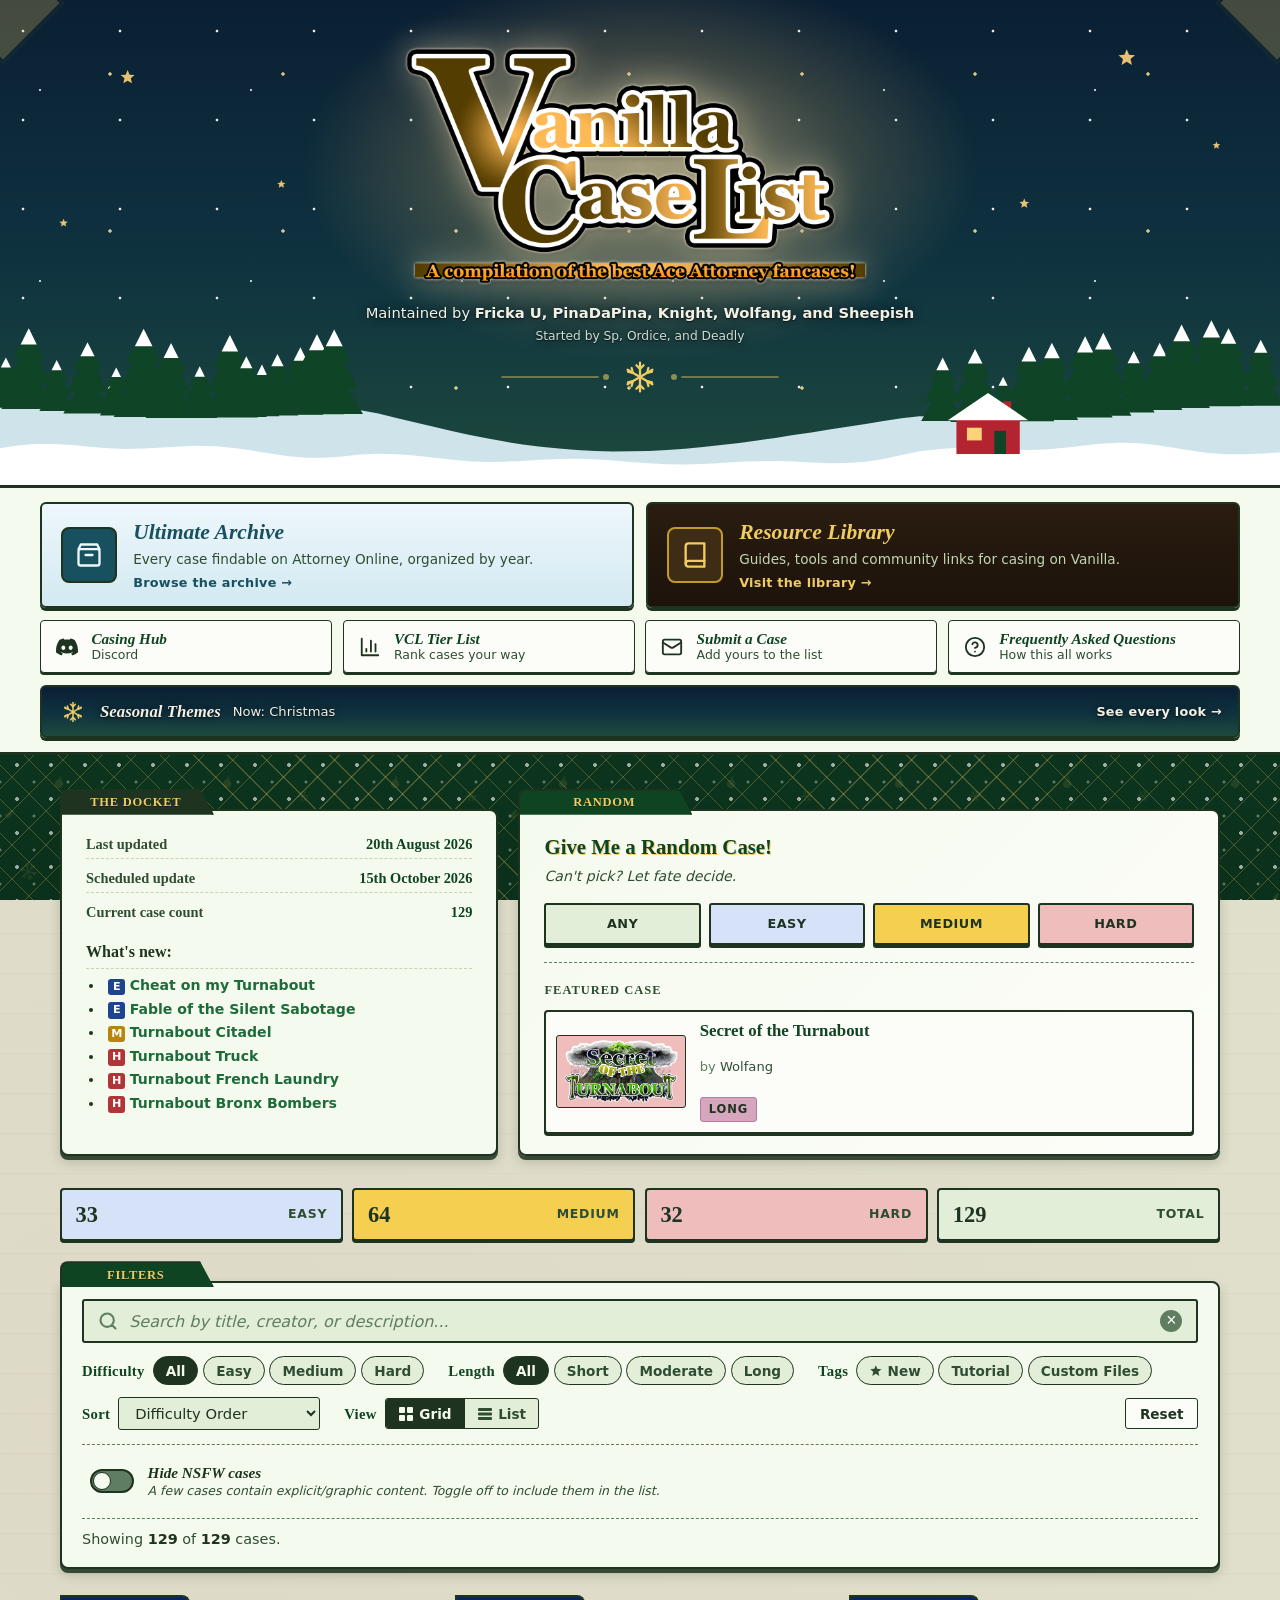
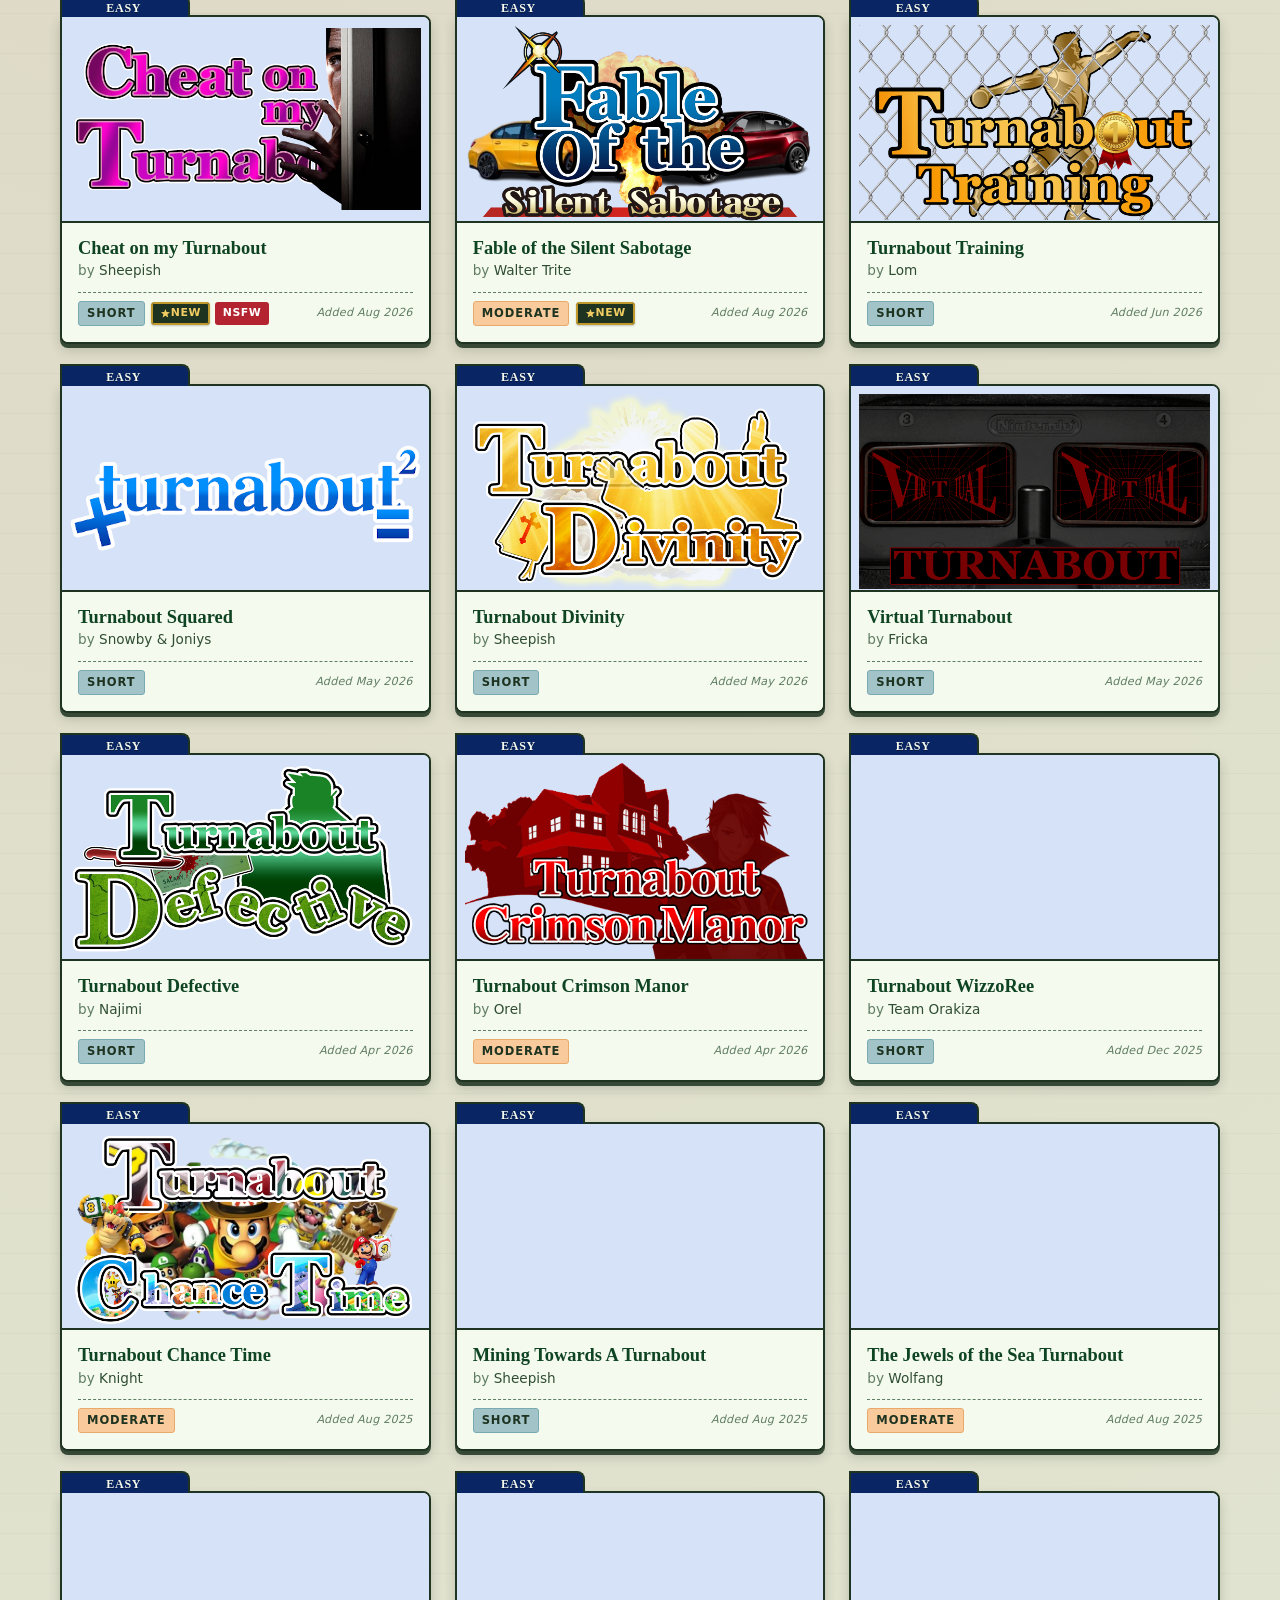
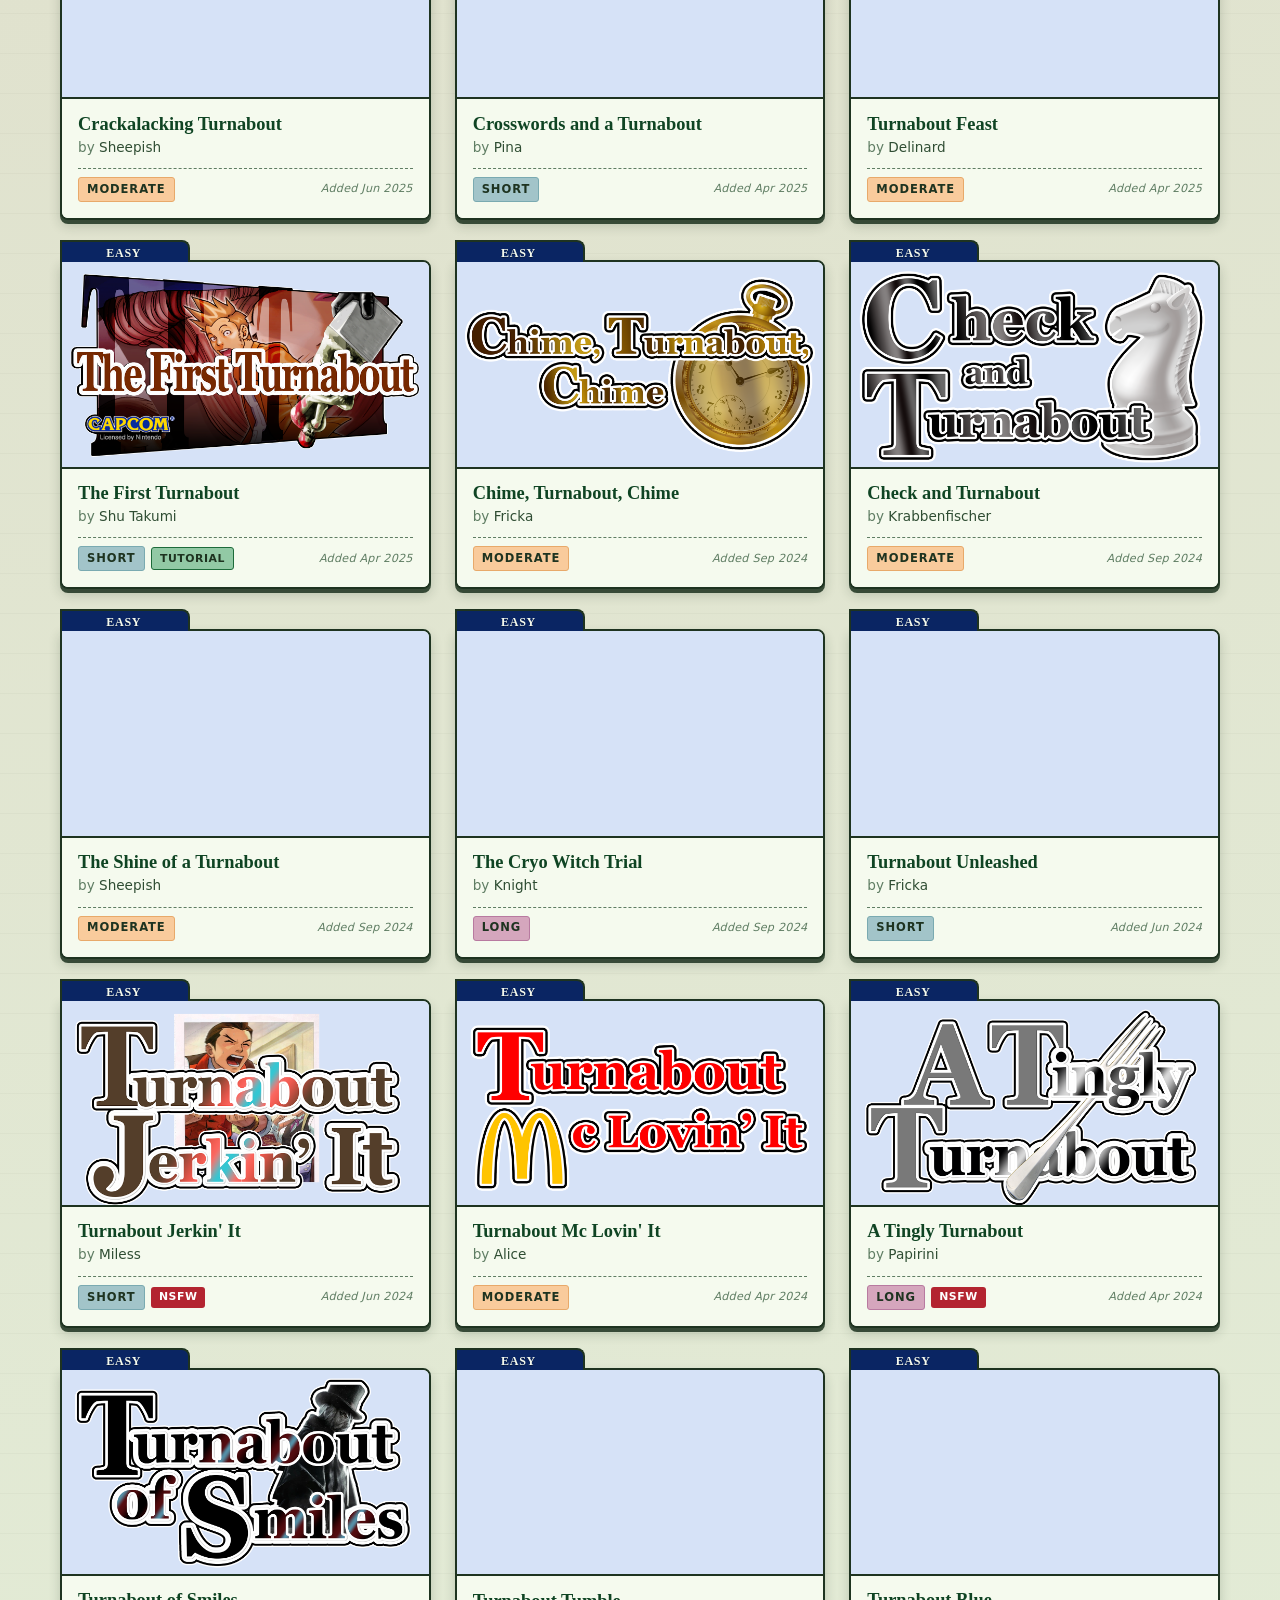
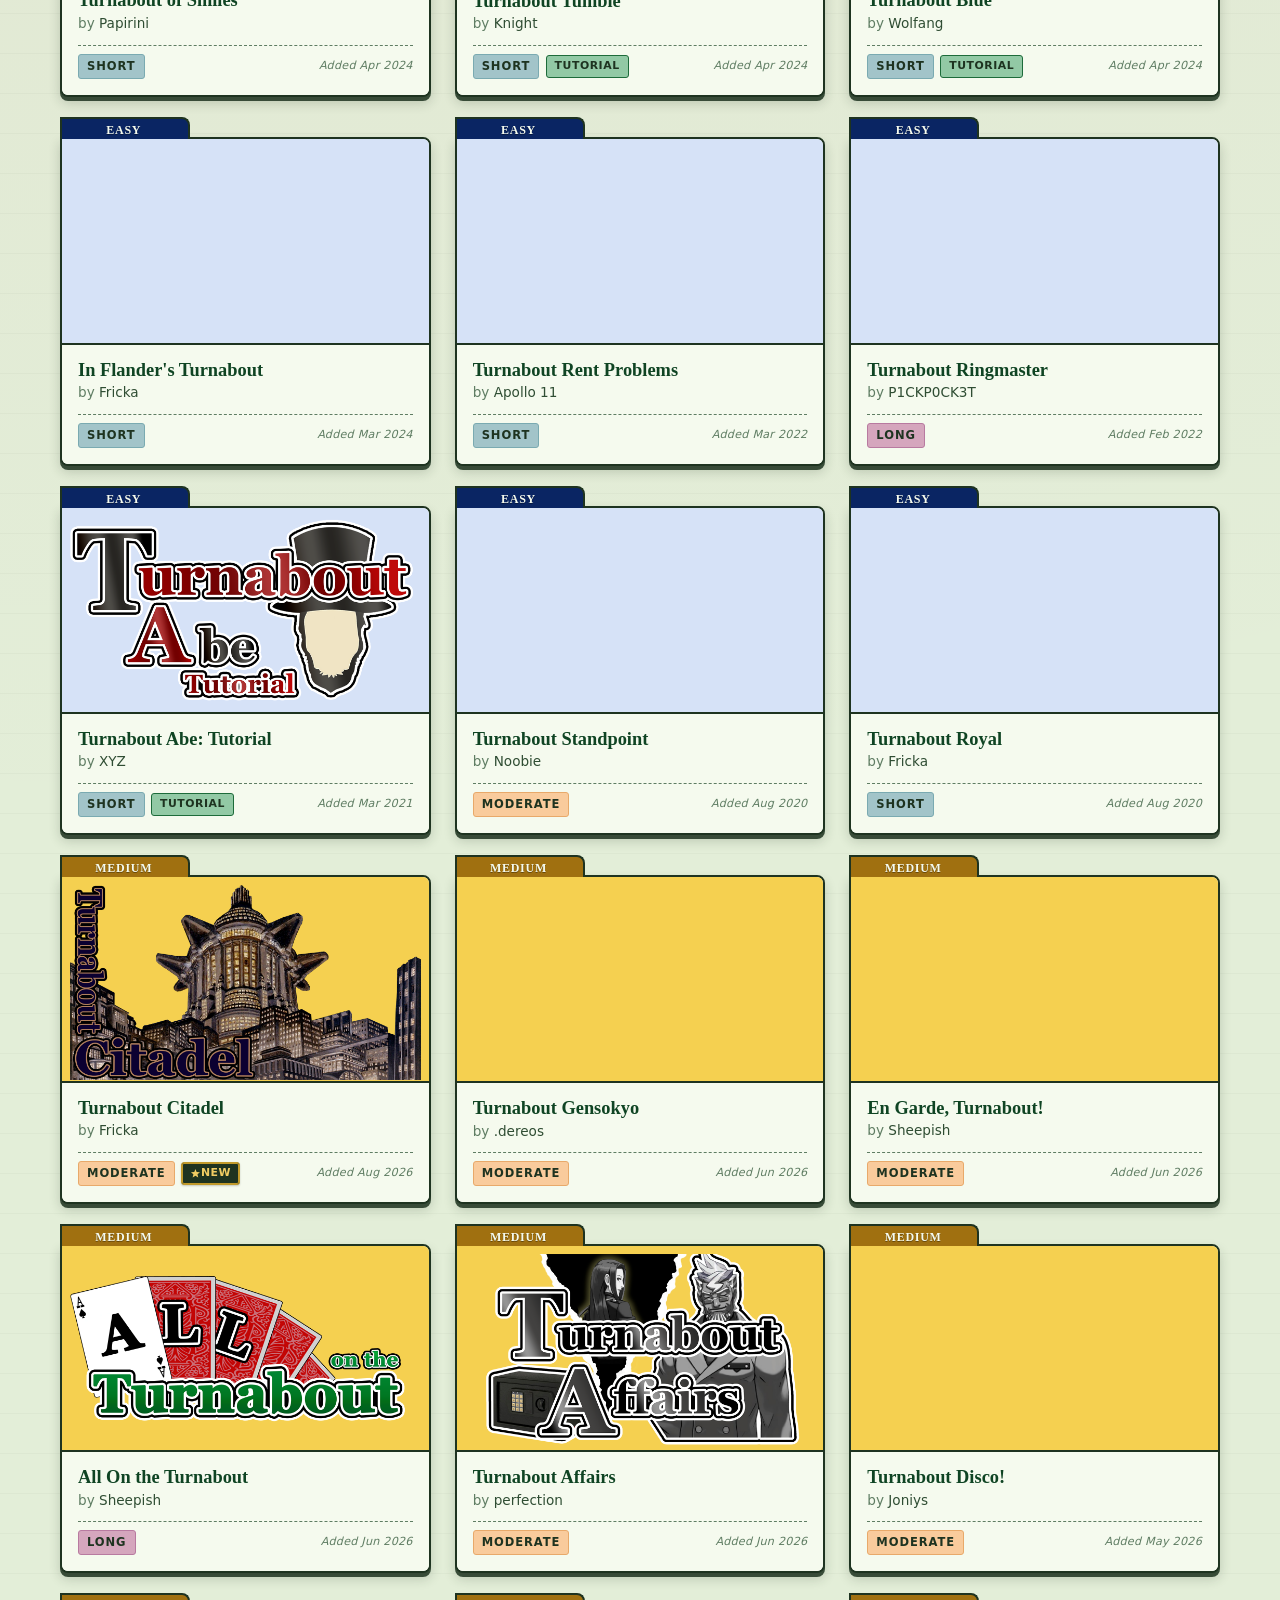
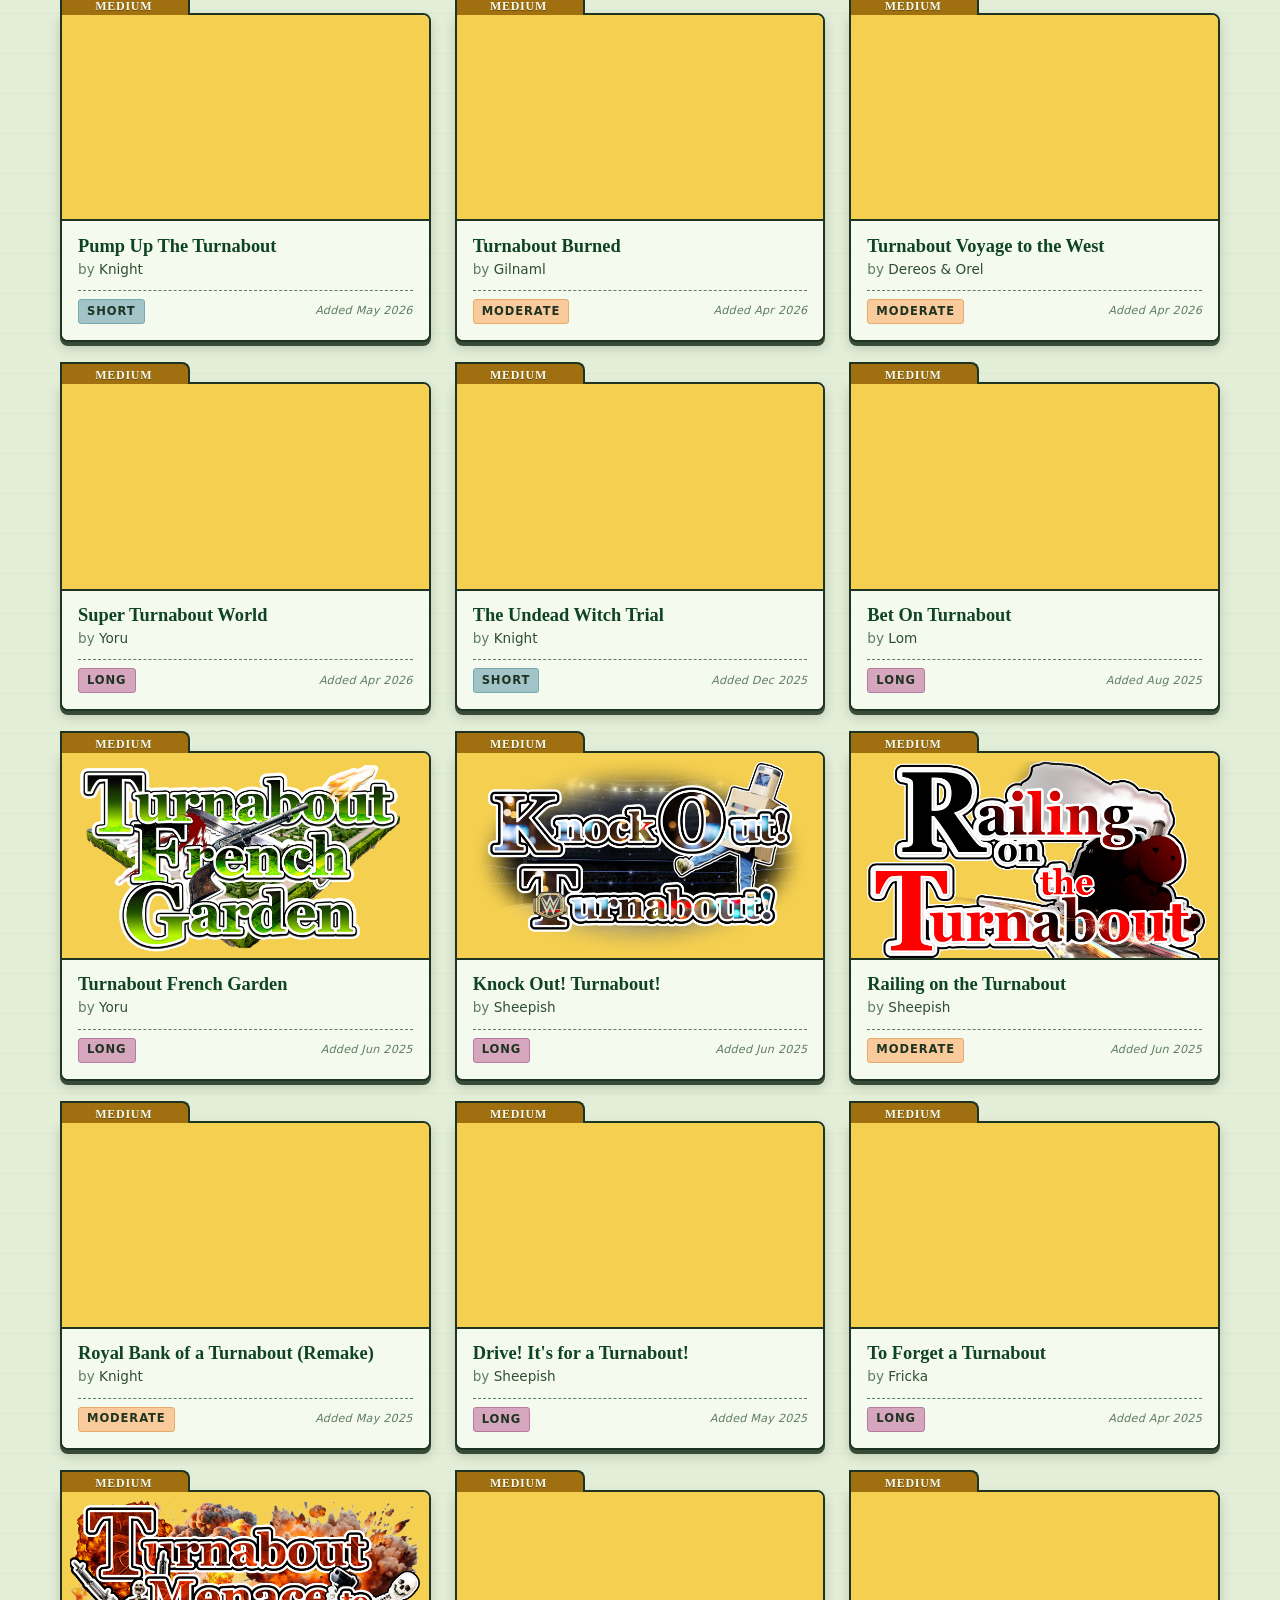
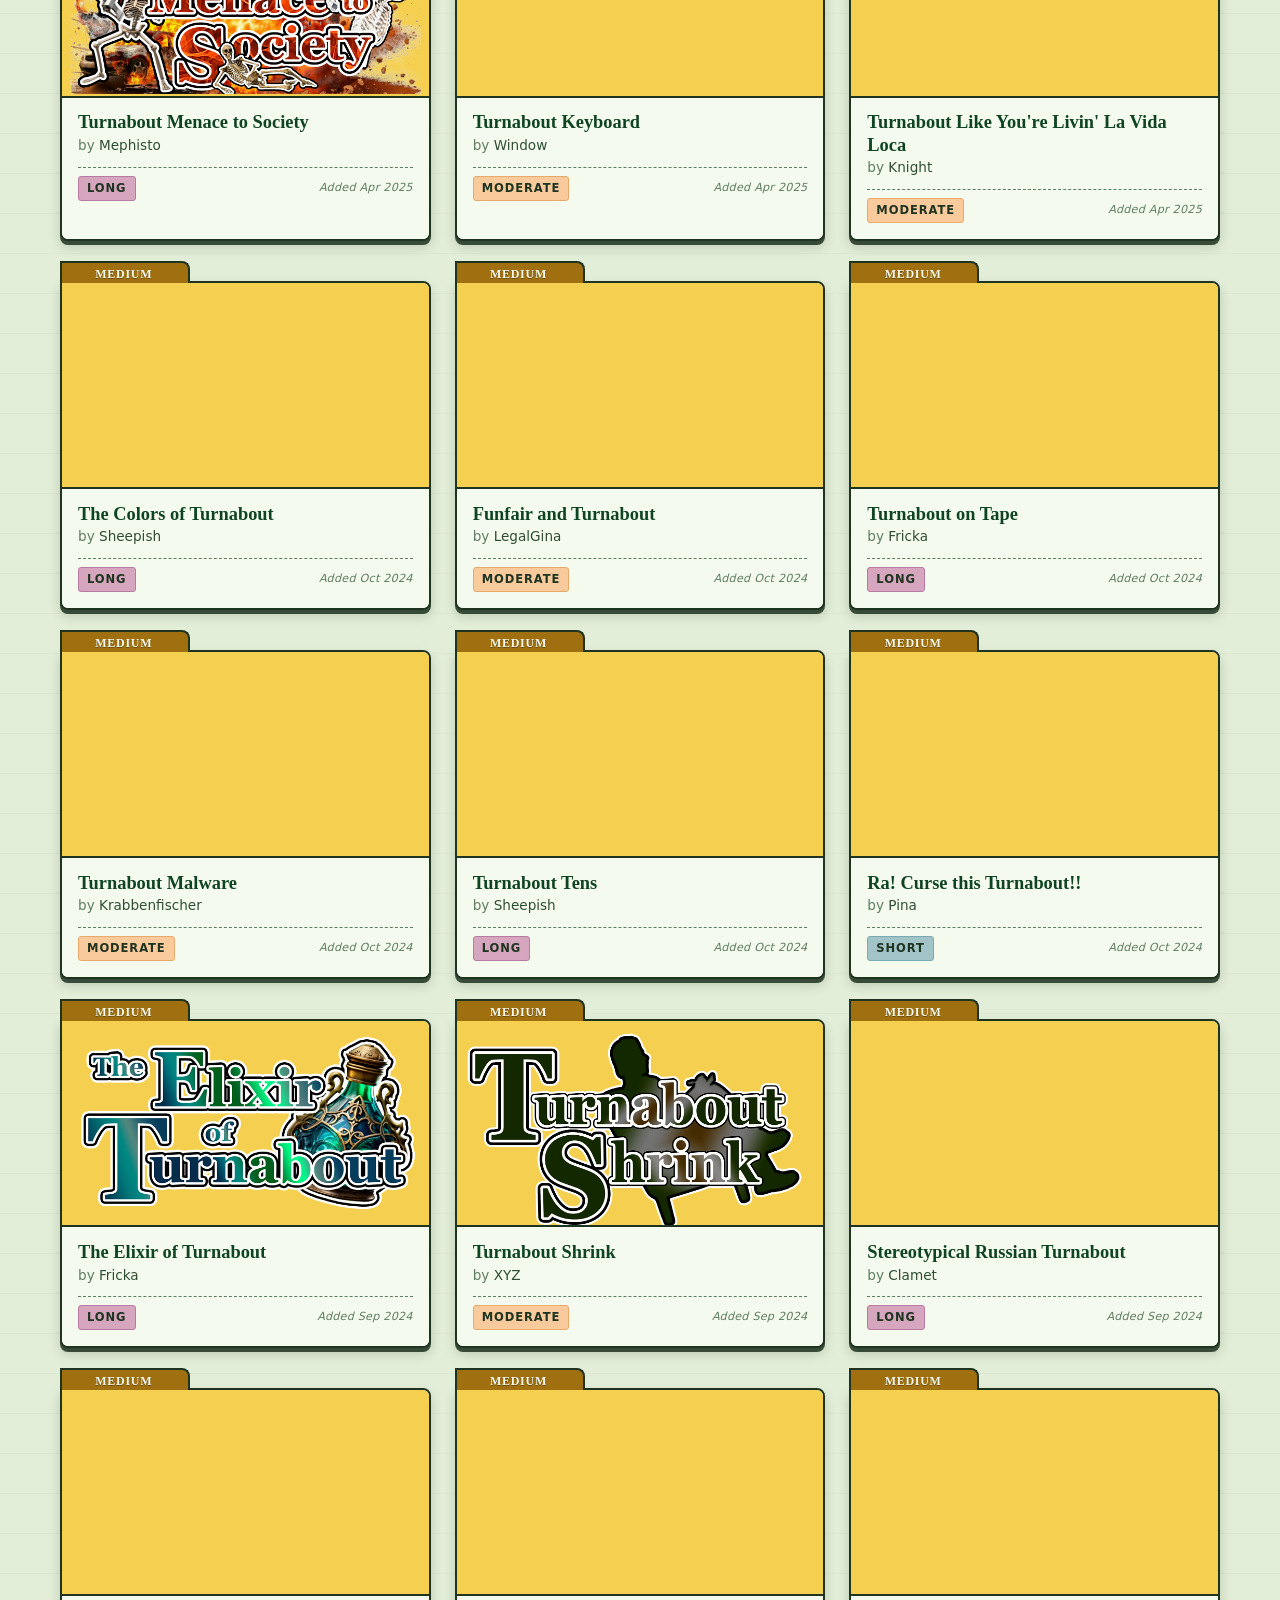
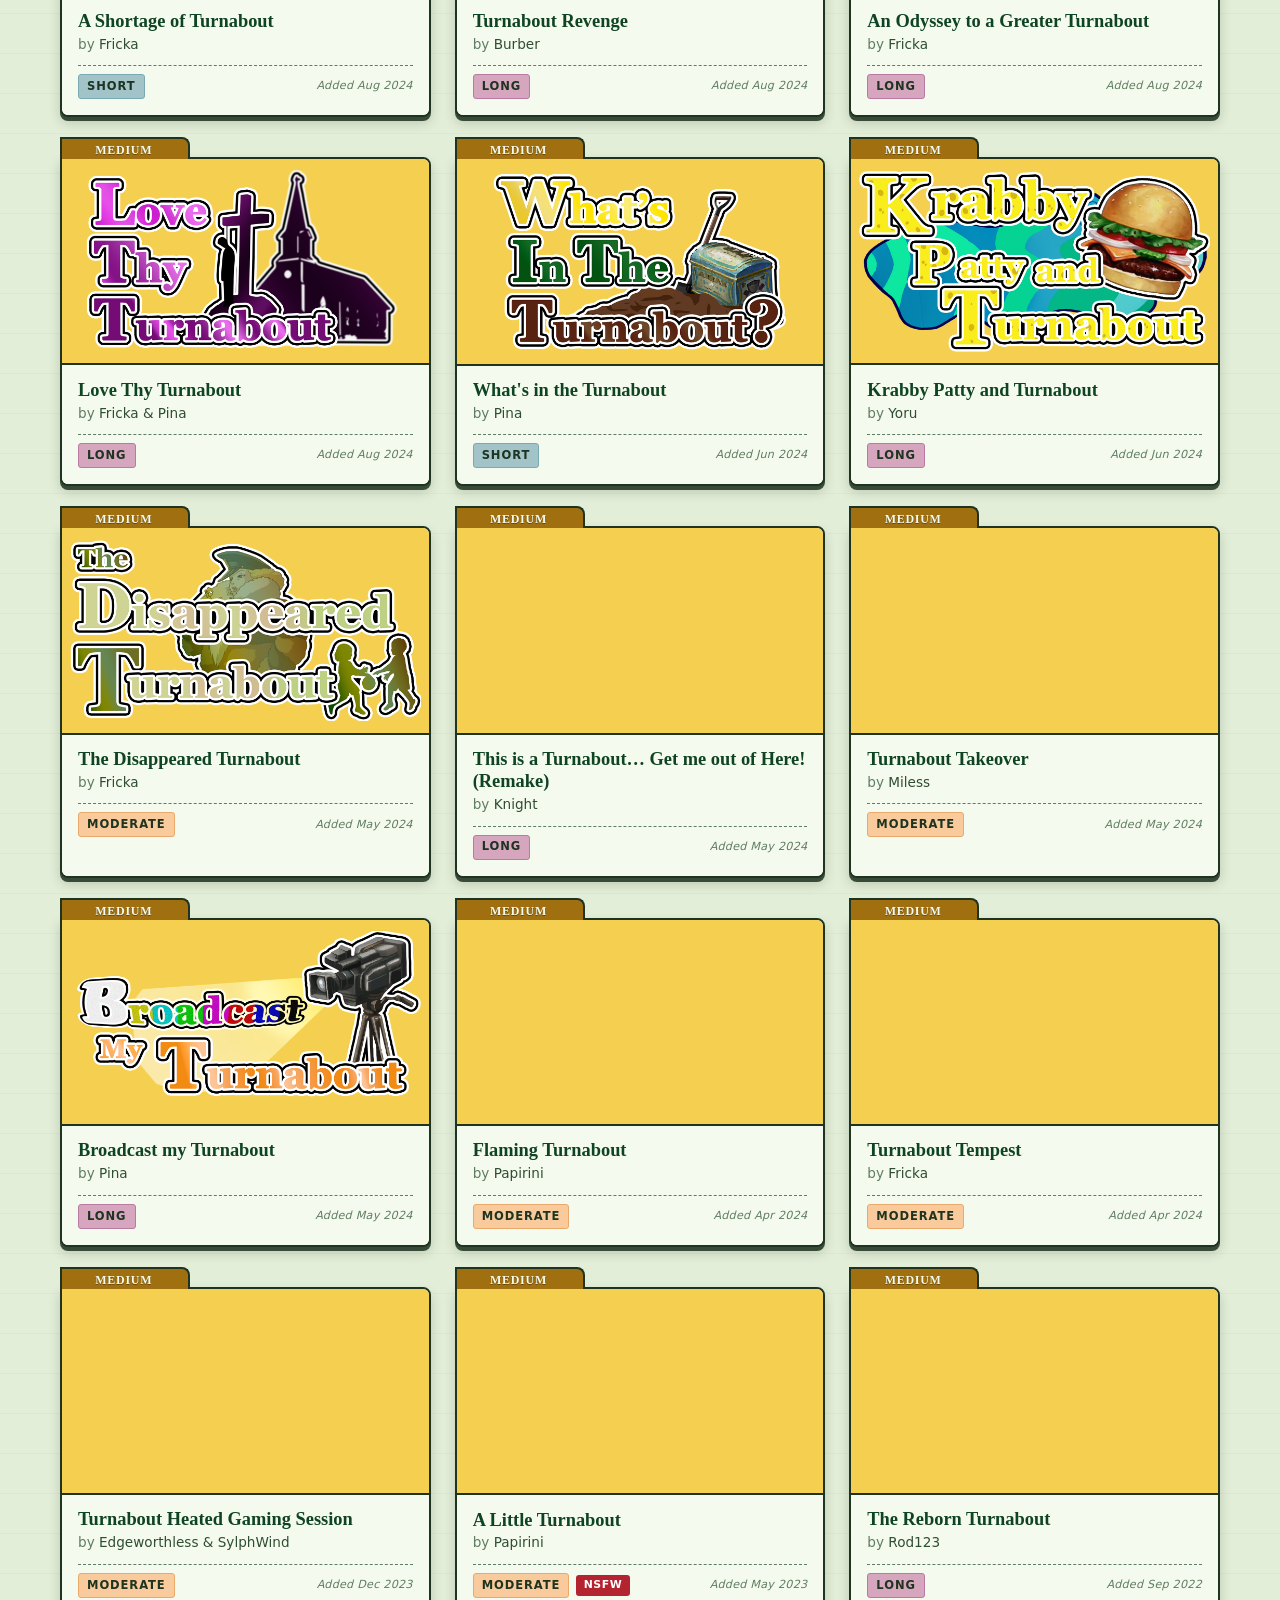
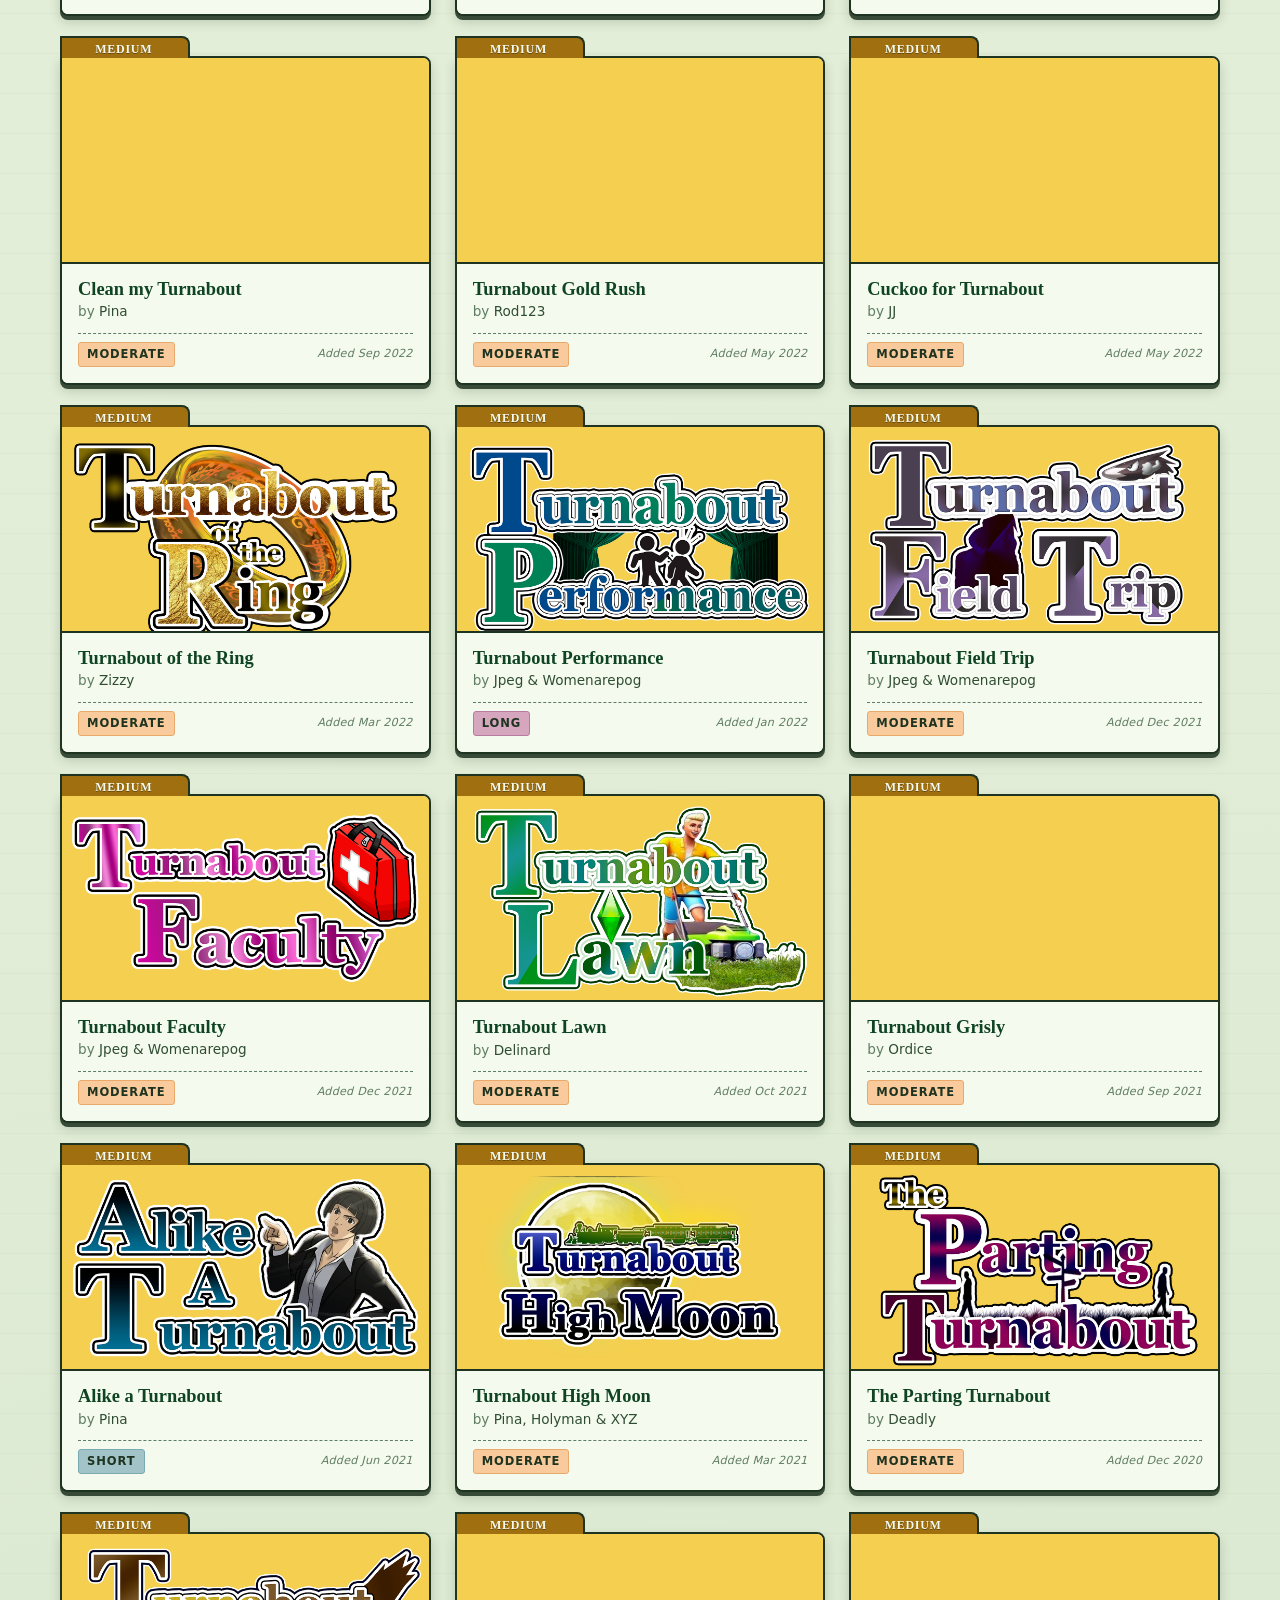
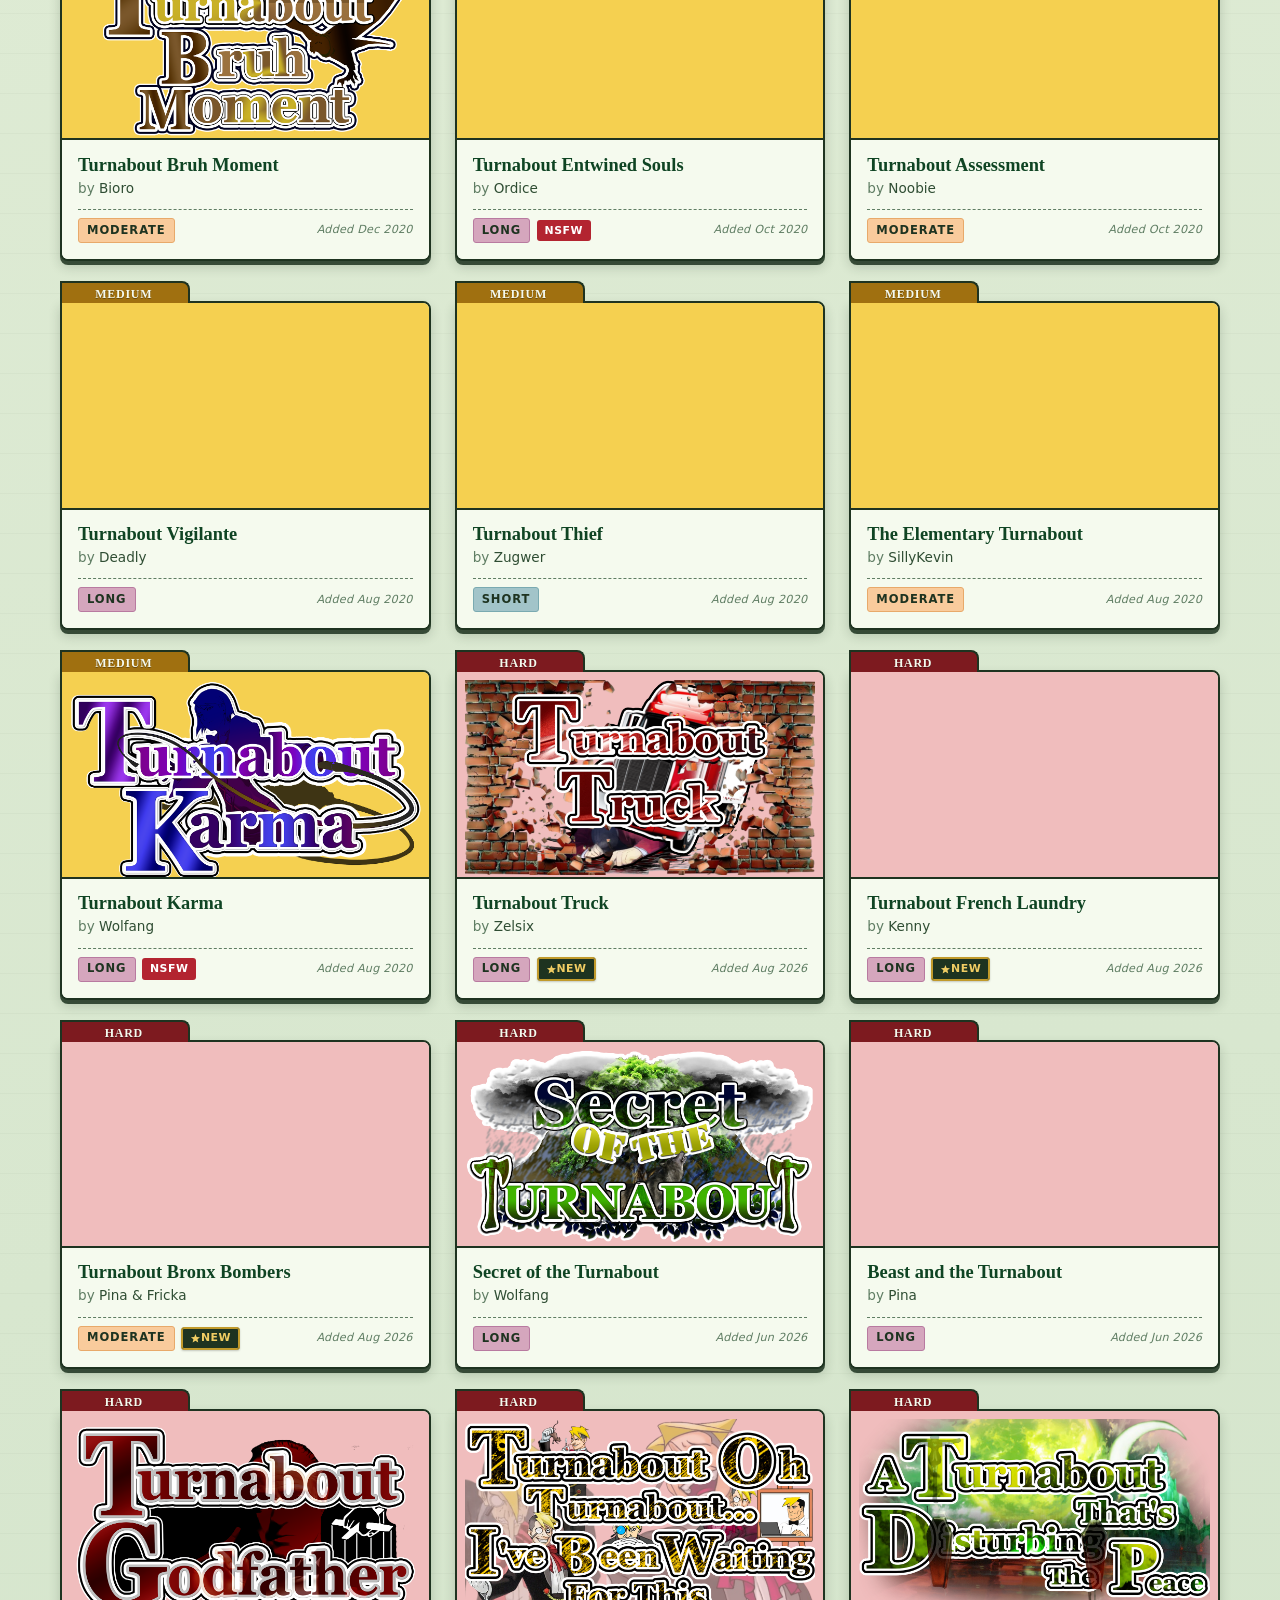
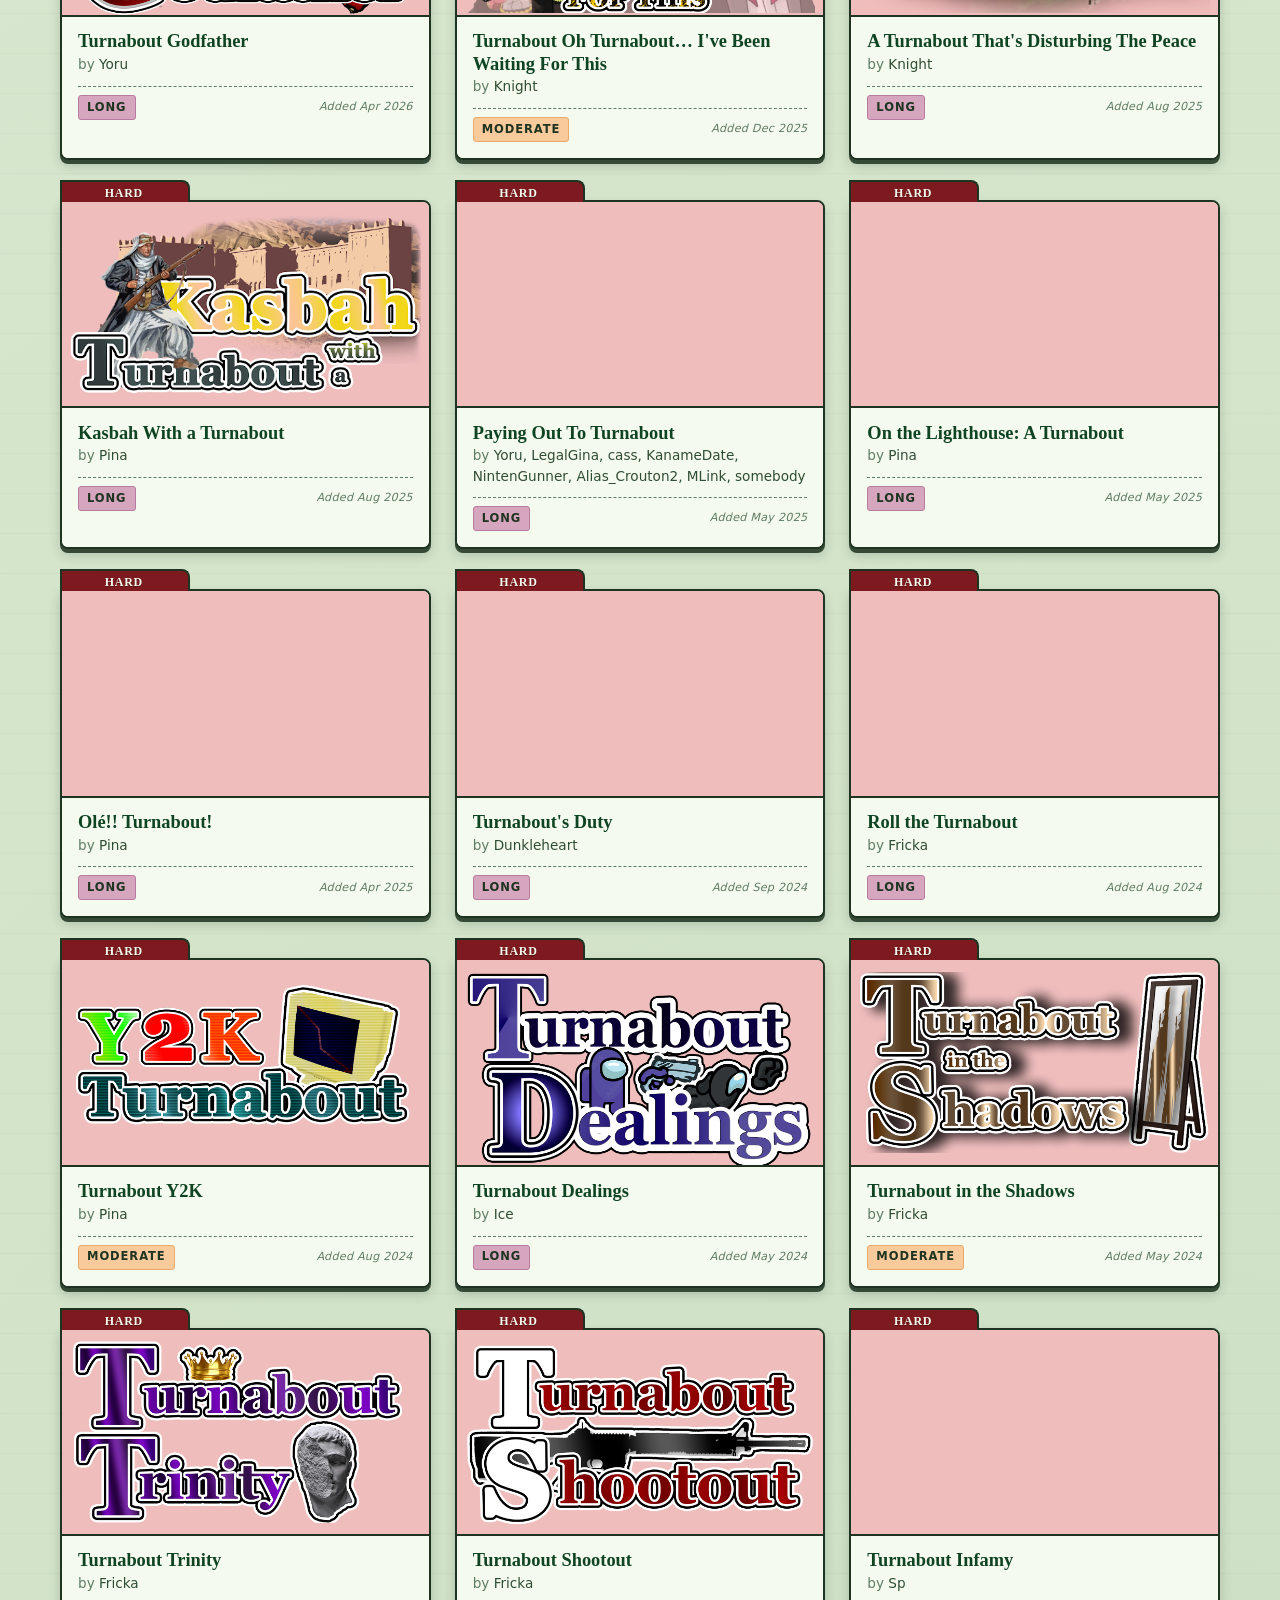
==== commit 3a92a070: "Page cards without logos on every page, and the Seasonal Themes strip The page cards drop their logo" ====
--- a/index.html
+++ b/index.html
@@ -70,18 +70,12 @@
   <!-- Resource link strip -->
   <nav class="resources-nav" aria-label="Related resources">
     <div class="resources-inner resources-inner--split">
-      <!-- The Archive and the Library are pages of their own, not outbound
-           links, so they get their own row and their own artwork. Each card
-           wears its page's identity: celeste for the Archive, candlelit brown
-           and gold for the Library. The WebP art is a 480px cut of the
-           page's 1440px logo (27 KB and 25 KB against 177 KB and 845 KB);
-           the PNG is the fallback for browsers without WebP. -->
+      <!-- This site's other two pages get a row of their own as large
+           cards, each in its page's own colours; the outbound links
+           sit in the row below. -->
       <div class="resource-pages">
         <a class="resource-page resource-page--archive" href="archive.html">
-          <picture class="resource-page__art">
-            <source srcset="images/vua-logo-card.webp" type="image/webp" />
-            <img src="images/vua-logo.png" alt="" width="480" height="240" />
-          </picture>
+          <span class="resource-page__icon"><svg width="28" height="28" viewBox="0 0 24 24" fill="none" stroke="currentColor" stroke-width="2" stroke-linecap="round" stroke-linejoin="round" aria-hidden="true"><rect x="3" y="7" width="18" height="14" rx="2"/><path d="M3 7l2-4h14l2 4"/><path d="M9 12h6"/></svg></span>
           <span class="resource-page__text">
             <strong class="resource-page__title">Ultimate Archive</strong>
             <span class="resource-page__blurb">Every case findable on Attorney Online, organized by year.</span>
@@ -89,10 +83,7 @@
           </span>
         </a>
         <a class="resource-page resource-page--library" href="resources.html">
-          <picture class="resource-page__art">
-            <source srcset="images/vrl-logo-card.webp" type="image/webp" />
-            <img src="images/vrl-logo.png" alt="" width="480" height="240" />
-          </picture>
+          <span class="resource-page__icon"><svg width="28" height="28" viewBox="0 0 24 24" fill="none" stroke="currentColor" stroke-width="2" stroke-linecap="round" stroke-linejoin="round" aria-hidden="true"><path d="M4 19.5A2.5 2.5 0 0 1 6.5 17H20"/><path d="M6.5 2H20v20H6.5A2.5 2.5 0 0 1 4 19.5v-15A2.5 2.5 0 0 1 6.5 2z"/></svg></span>
           <span class="resource-page__text">
             <strong class="resource-page__title">Resource Library</strong>
             <span class="resource-page__blurb">Guides, tools and community links for casing on Vanilla.</span>
@@ -123,6 +114,19 @@
           <span class="resource-text"><strong>Frequently Asked Questions</strong><span>How this all works</span></span>
         </button>
       </div>
+
+      <!-- The gallery of every season. Full width on a line of its own, so on
+           a phone it never sits alone in a half-empty row. Its sky, emblem and
+           season name are the visitor's current season, filled in by
+           themes.js; without JavaScript it reads as a plain link. -->
+      <a class="resource-season" href="themes.html">
+        <span class="resource-season__emblem" data-season-emblem><svg width="22" height="22" viewBox="0 0 24 24"
+            fill="none" stroke="currentColor" stroke-width="2" stroke-linecap="round" stroke-linejoin="round"
+            aria-hidden="true"><circle cx="13.5" cy="6.5" r=".5"/><circle cx="17.5" cy="10.5" r=".5"/><circle cx="8.5" cy="7.5" r=".5"/><circle cx="6.5" cy="12.5" r=".5"/><path d="M12 2C6.5 2 2 6.5 2 12s4.5 10 10 10c.926 0 1.648-.746 1.648-1.688 0-.437-.18-.835-.437-1.125-.29-.289-.438-.652-.438-1.125a1.64 1.64 0 0 1 1.668-1.668h1.996c3.051 0 5.555-2.503 5.555-5.554C21.965 6.012 17.461 2 12 2z"/></svg></span>
+        <strong class="resource-season__title">Seasonal Themes</strong>
+        <span class="resource-season__now">Now: <span data-season-name>the season&rsquo;s look</span></span>
+        <span class="resource-season__cta"><span class="resource-season__cta-text">See every look</span> <span aria-hidden="true">&rarr;</span></span>
+      </a>
     </div>
   </nav>
 
--- a/styles.css
+++ b/styles.css
@@ -669,12 +669,12 @@
   color: var(--cream-deep);
 }
 
-/* --- Case List: the site's own pages first, then the outbound links -------
-   The Ultimate Archive and the Resource Library are pages of this site, not
-   links off it, so on the Case List they get a row of their own as large
-   cards, each in its page's own colours and with its page's logo. The four
-   outbound links share the row below, four across, so nothing is ever left
-   alone on a line of its own. Other pages keep the single-row strip. */
+/* --- The site's own pages first, then the outbound links -----------------
+   The Case List, the Ultimate Archive and the Resource Library are pages of
+   this site, not links off it, so each page shows the other two as large
+   cards on a row of their own, each in its page's own colours. The outbound
+   links share the row below, in full rows only, so nothing is ever left
+   alone on a line of its own. */
 
 .resources-inner--split {
   display: flex;
@@ -690,10 +690,10 @@
 
 .resource-page {
   display: grid;
-  grid-template-columns: minmax(120px, 42%) 1fr;
+  grid-template-columns: auto 1fr;
   align-items: center;
   gap: 1rem;
-  padding: 0.7rem 1rem 0.7rem 0.7rem;
+  padding: 0.95rem 1.2rem;
   border: var(--border-medium);
   border-radius: 6px;
   color: inherit;
@@ -717,19 +717,20 @@
   outline-offset: 3px;
 }
 
-/* The art keeps the logos' 2:1 shape, so nothing is cropped. */
-.resource-page__art {
+/* The page's icon on a tile in the page's own colours. */
+.resource-page__icon {
+  display: grid;
+  place-items: center;
+  width: 56px;
+  height: 56px;
+  border: var(--border-medium);
+  border-radius: 8px;
+}
+
+.resource-page__icon svg {
   display: block;
-  aspect-ratio: 2 / 1;
-  overflow: hidden;
-  border-radius: 4px;
-}
-
-.resource-page__art img {
-  display: block;
-  width: 100%;
-  height: 100%;
-  object-fit: contain;
+  width: 28px;
+  height: 28px;
 }
 
 .resource-page__text {
@@ -765,11 +766,35 @@
   transform: translateX(3px);
 }
 
+/* Case List: the courtroom cream and navy the list has always worn. */
+.resource-page--list {
+  background: linear-gradient(180deg, var(--cream-light) 0%, var(--cream) 100%);
+}
+
+.resource-page--list .resource-page__icon {
+  color: var(--gold-light);
+  background: var(--blue-deep);
+}
+
+.resource-page--list .resource-page__title,
+.resource-page--list .resource-page__cta {
+  color: var(--blue-deep);
+}
+
+.resource-page--list .resource-page__blurb {
+  color: var(--ink-soft);
+}
+
 /* Archive: the celeste of its own header. */
 .resource-page--archive {
   background: linear-gradient(180deg, var(--celeste-light) 0%, var(--celeste) 100%);
 }
 
+.resource-page--archive .resource-page__icon {
+  color: var(--celeste-light);
+  background: var(--celeste-text);
+}
+
 .resource-page--archive .resource-page__title,
 .resource-page--archive .resource-page__cta {
   color: var(--celeste-text);
@@ -784,8 +809,10 @@
   background: linear-gradient(180deg, #2a1c10 0%, #1c130b 100%);
 }
 
-.resource-page--library .resource-page__art {
-  box-shadow: 0 0 0 1px rgba(201, 150, 43, 0.5);
+.resource-page--library .resource-page__icon {
+  color: var(--gold-light);
+  background: #3f2c14;
+  border-color: var(--gold);
 }
 
 .resource-page--library .resource-page__title,
@@ -803,12 +830,24 @@
   gap: 0.65rem;
 }
 
+/* The Archive and Library have two outbound links: a pair at every width. */
+.resource-links--pair {
+  grid-template-columns: repeat(2, minmax(0, 1fr));
+}
+
 @media (max-width: 900px) {
   .resource-links {
     grid-template-columns: repeat(2, minmax(0, 1fr));
   }
 }
 
+/* Not even the pair fits on the narrowest phones without crushing. */
+@media (max-width: 340px) {
+  .resource-links--pair {
+    grid-template-columns: 1fr;
+  }
+}
+
 @media (max-width: 760px) {
   .resource-pages {
     grid-template-columns: 1fr;
@@ -817,8 +856,18 @@
 
 @media (max-width: 420px) {
   .resource-page {
-    grid-template-columns: 116px 1fr;
-    gap: 0.75rem;
+    gap: 0.8rem;
+    padding: 0.8rem 0.9rem;
+  }
+
+  .resource-page__icon {
+    width: 46px;
+    height: 46px;
+  }
+
+  .resource-page__icon svg {
+    width: 24px;
+    height: 24px;
   }
 
   .resource-page__title {
--- a/themes.css
+++ b/themes.css
@@ -389,6 +389,8 @@
 [data-theme="classic"] {
   --scene: none;
   --scene-sky: linear-gradient(180deg, var(--cream-light) 0%, var(--cream) 100%);
+  --scene-band:
+    linear-gradient(180deg, var(--cream-light) 0%, var(--cream) 100%);
   --scene-ink: var(--ink-soft);
   --scene-ink-soft: var(--ink-light);
   --scene-shadow: transparent;
@@ -412,6 +414,8 @@
   --scene-sky:
     radial-gradient(ellipse calc(var(--logo-w) * 0.9) calc(var(--logo-w) * 0.52) at 50% var(--logo-cy), rgba(255, 236, 170, 0.5) 0%, rgba(244, 211, 112, 0.16) 45%, transparent 75%),
     var(--stars),
+    linear-gradient(180deg, #070a24 0%, #141452 58%, #3a2160 100%);
+  --scene-band:
     linear-gradient(180deg, #070a24 0%, #141452 58%, #3a2160 100%);
 
   --scene-ink: #f6f0dc;
@@ -440,6 +444,8 @@
   --scene-sky:
     radial-gradient(ellipse calc(var(--logo-w) * 0.9) calc(var(--logo-w) * 0.52) at 50% var(--logo-cy), rgba(255, 246, 249, 0.9) 0%, rgba(255, 224, 234, 0.4) 45%, transparent 75%),
     linear-gradient(180deg, #f9c4d3 0%, #ee98b0 55%, #d8698c 100%);
+  --scene-band:
+    linear-gradient(180deg, #f9c4d3 0%, #ee98b0 55%, #d8698c 100%);
 
   --scene-ink: #3d0c27;
   --scene-ink-soft: #6c2049;
@@ -466,6 +472,8 @@
 
   --scene-sky:
     radial-gradient(ellipse calc(var(--logo-w) * 0.9) calc(var(--logo-w) * 0.52) at 50% var(--logo-cy), rgba(255, 252, 230, 0.95) 0%, rgba(255, 246, 200, 0.45) 42%, transparent 72%),
+    linear-gradient(180deg, #b8e0f4 0%, #dcf0f4 55%, #fbf2cc 100%);
+  --scene-band:
     linear-gradient(180deg, #b8e0f4 0%, #dcf0f4 55%, #fbf2cc 100%);
 
   --scene-ink: #2f4021;
@@ -499,6 +507,8 @@
     radial-gradient(circle calc(var(--logo-w) * 0.24) at 50% var(--logo-cy), #fff1d2 0 62%, #ffd79a 74%, rgba(255, 190, 110, 0.45) 84%, transparent 100%),
     radial-gradient(ellipse calc(var(--logo-w) * 0.9) calc(var(--logo-w) * 0.52) at 50% var(--logo-cy), rgba(255, 190, 120, 0.42) 0%, rgba(255, 150, 80, 0.12) 50%, transparent 76%),
     linear-gradient(180deg, #120720 0%, #2a1142 60%, #4a1d4f 100%);
+  --scene-band:
+    linear-gradient(180deg, #120720 0%, #2a1142 60%, #4a1d4f 100%);
 
   --scene-ink: #f3e6ff;
   --scene-ink-soft: #d9c4ec;
@@ -531,6 +541,8 @@
   --scene-sky:
     radial-gradient(ellipse calc(var(--logo-w) * 0.9) calc(var(--logo-w) * 0.52) at 50% var(--logo-cy), rgba(255, 226, 160, 0.55) 0%, rgba(255, 200, 110, 0.18) 45%, transparent 75%),
     var(--stars),
+    linear-gradient(180deg, #0a1f33 0%, #0f3340 55%, #1d4a3c 100%);
+  --scene-band:
     linear-gradient(180deg, #0a1f33 0%, #0f3340 55%, #1d4a3c 100%);
 
   --scene-ink: #f4f1e4;
@@ -605,6 +617,143 @@
 [data-theme]:not([data-theme="classic"]) body.page-resources .site-footer .footer-small {
   color: var(--ink-light);
   opacity: 1;
+}
+
+/* --------------------------------------------------------------------------
+   Seasonal Themes strip (Case List navigation)
+   --------------------------------------------------------------------------
+   A slim, full-width link to the gallery under the outbound links, painted
+   with the current season's sky so it reads as a small window onto it. The
+   fallbacks cover a page with no data-theme yet (JavaScript off). */
+
+.resource-season {
+  display: flex;
+  flex-wrap: wrap;
+  align-items: center;
+  gap: 0.3rem 0.75rem;
+  padding: 0.6rem 1rem;
+  color: var(--scene-ink, var(--ink));
+  text-decoration: none;
+  text-shadow: 0 1px 1px var(--scene-shadow, transparent), 0 0 8px var(--scene-shadow, transparent);
+  /* The band, not the full sky: the sky's glow and Halloween's moon are
+     anchored to the masthead logo, and on a phone they landed right behind
+     this strip's text (1:1 contrast). The band has no stars either: the star
+     tiles repeat every ~90px, and in a strip this low they lined up into a
+     dotted rule running through the words. */
+  background: var(--scene-band, linear-gradient(180deg, var(--cream-light) 0%, var(--cream) 100%));
+  border: var(--border-medium);
+  border-radius: 6px;
+  box-shadow: 0 3px 0 var(--ink);
+  transition: transform 0.1s, box-shadow 0.1s;
+}
+
+.resource-season:hover {
+  transform: translateY(-2px);
+  box-shadow: 0 5px 0 var(--ink);
+}
+
+.resource-season:active {
+  transform: translateY(1px);
+  box-shadow: 0 2px 0 var(--ink);
+}
+
+.resource-season:focus-visible {
+  outline: 3px solid var(--gold);
+  outline-offset: 3px;
+}
+
+.resource-season__emblem {
+  display: grid;
+  place-items: center;
+  width: 30px;
+  height: 30px;
+  color: var(--scene-accent, var(--gold));
+}
+
+.resource-season__emblem svg {
+  display: block;
+  width: 24px;
+  height: 24px;
+}
+
+.resource-season__title {
+  font-family: var(--font-display);
+  font-style: italic;
+  font-size: 1.05rem;
+}
+
+.resource-season__now {
+  font-size: 0.82rem;
+  /* The sky's full ink, not its softer one: over the lighter skies the
+     softer ink sat right on the 4.5:1 line. */
+  color: inherit;
+}
+
+.resource-season__cta {
+  margin-left: auto;
+  font-size: 0.8rem;
+  font-weight: bold;
+  letter-spacing: 0.02em;
+}
+
+.resource-season__cta [aria-hidden] {
+  display: inline-block;
+  transition: transform 0.15s;
+}
+
+.resource-season:hover .resource-season__cta [aria-hidden] {
+  transform: translateX(3px);
+}
+
+/* On a phone the strip becomes a fixed two-line block rather than a
+   wrapping row: the emblem on the left, the title over the season in the
+   middle, the call to action on the right. A wrapping row broke into four
+   ragged lines at 360px; this holds its shape at any width. */
+@media (max-width: 600px) {
+  .resource-season {
+    display: grid;
+    grid-template-columns: auto minmax(0, 1fr) auto;
+    grid-template-areas:
+      "emblem title cta"
+      "emblem now   cta";
+    column-gap: 0.7rem;
+    row-gap: 0.05rem;
+  }
+
+  .resource-season__emblem {
+    grid-area: emblem;
+  }
+
+  .resource-season__title {
+    grid-area: title;
+  }
+
+  .resource-season__now {
+    grid-area: now;
+  }
+
+  .resource-season__cta {
+    grid-area: cta;
+    margin-left: 0;
+  }
+}
+
+/* Under 430px "See every look" left the title too little room, and it broke
+   onto two lines. The words stay for screen readers; the arrow stays on
+   screen, and the whole strip is the link. */
+@media (max-width: 430px) {
+  .resource-season__cta-text {
+    position: absolute;
+    width: 1px;
+    height: 1px;
+    overflow: hidden;
+    clip: rect(0 0 0 0);
+    white-space: nowrap;
+  }
+
+  .resource-season__cta {
+    font-size: 1.1rem;
+  }
 }
 
 /* --------------------------------------------------------------------------
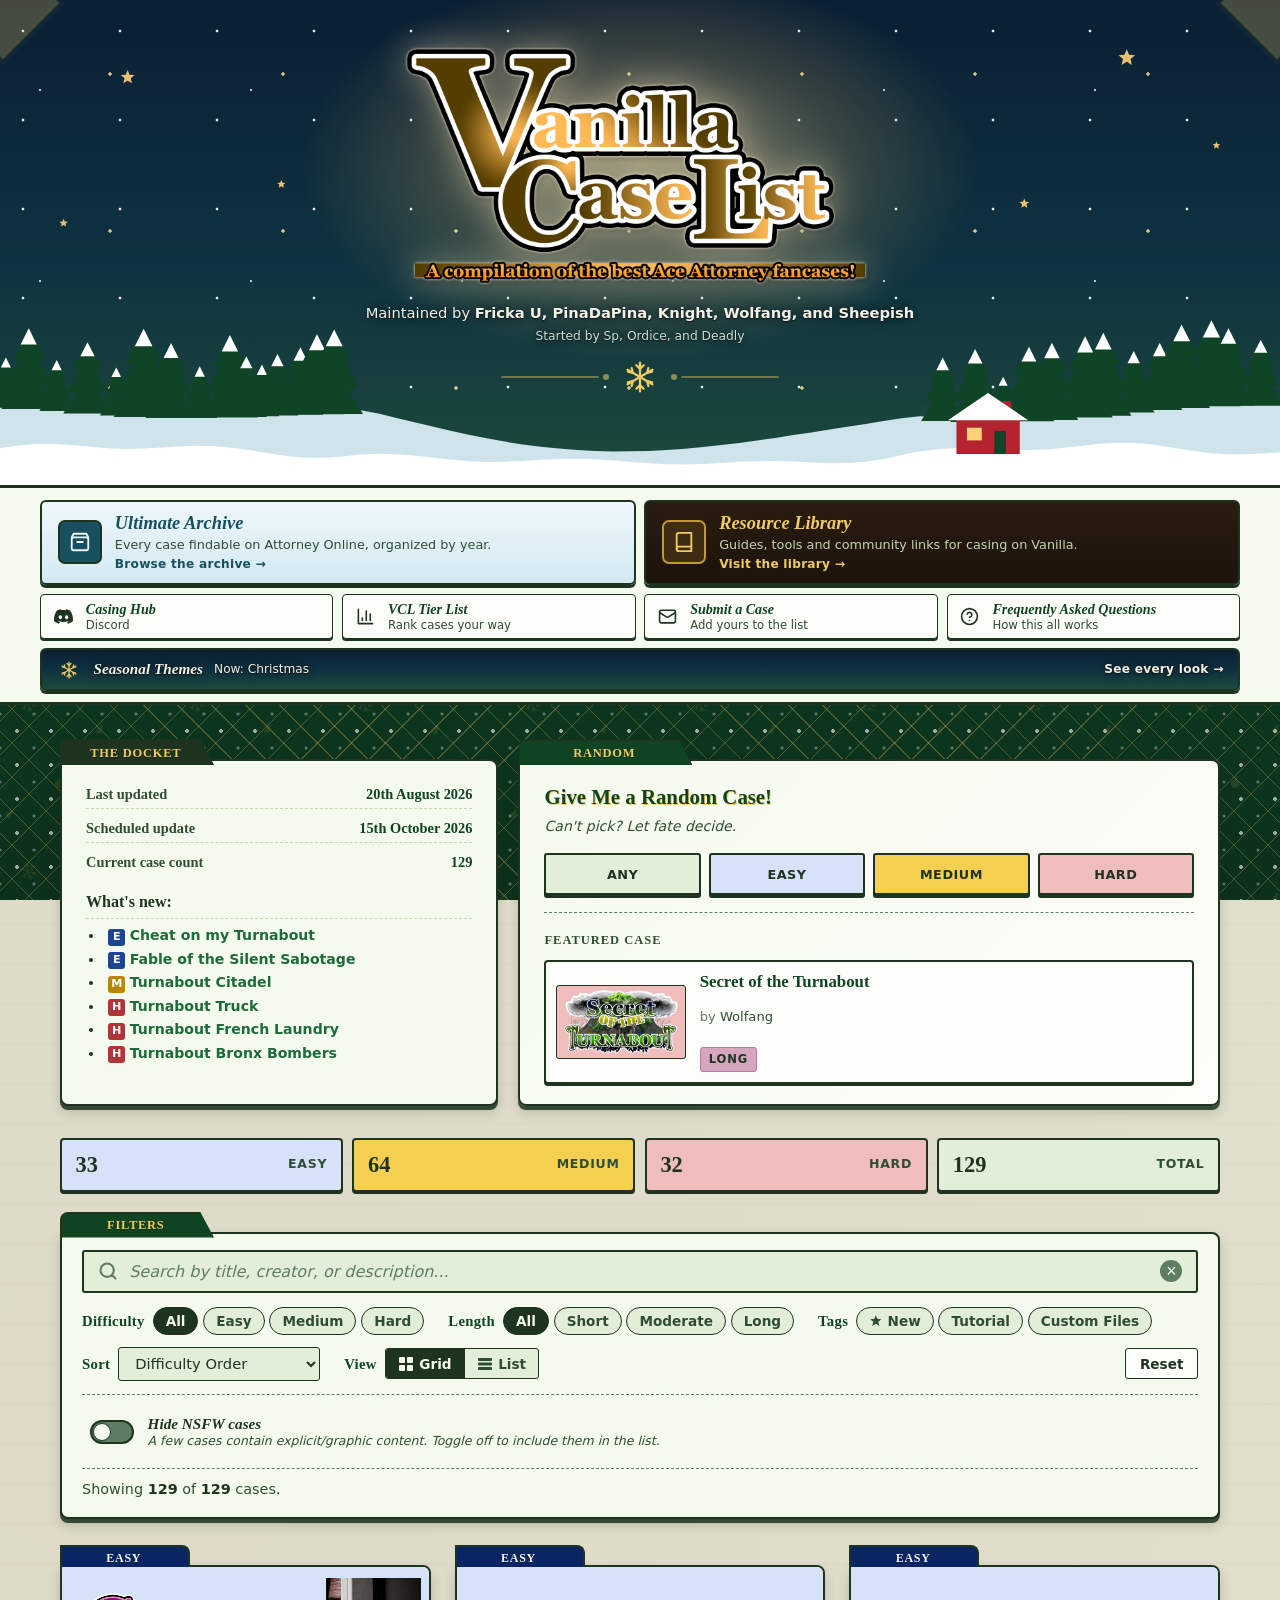
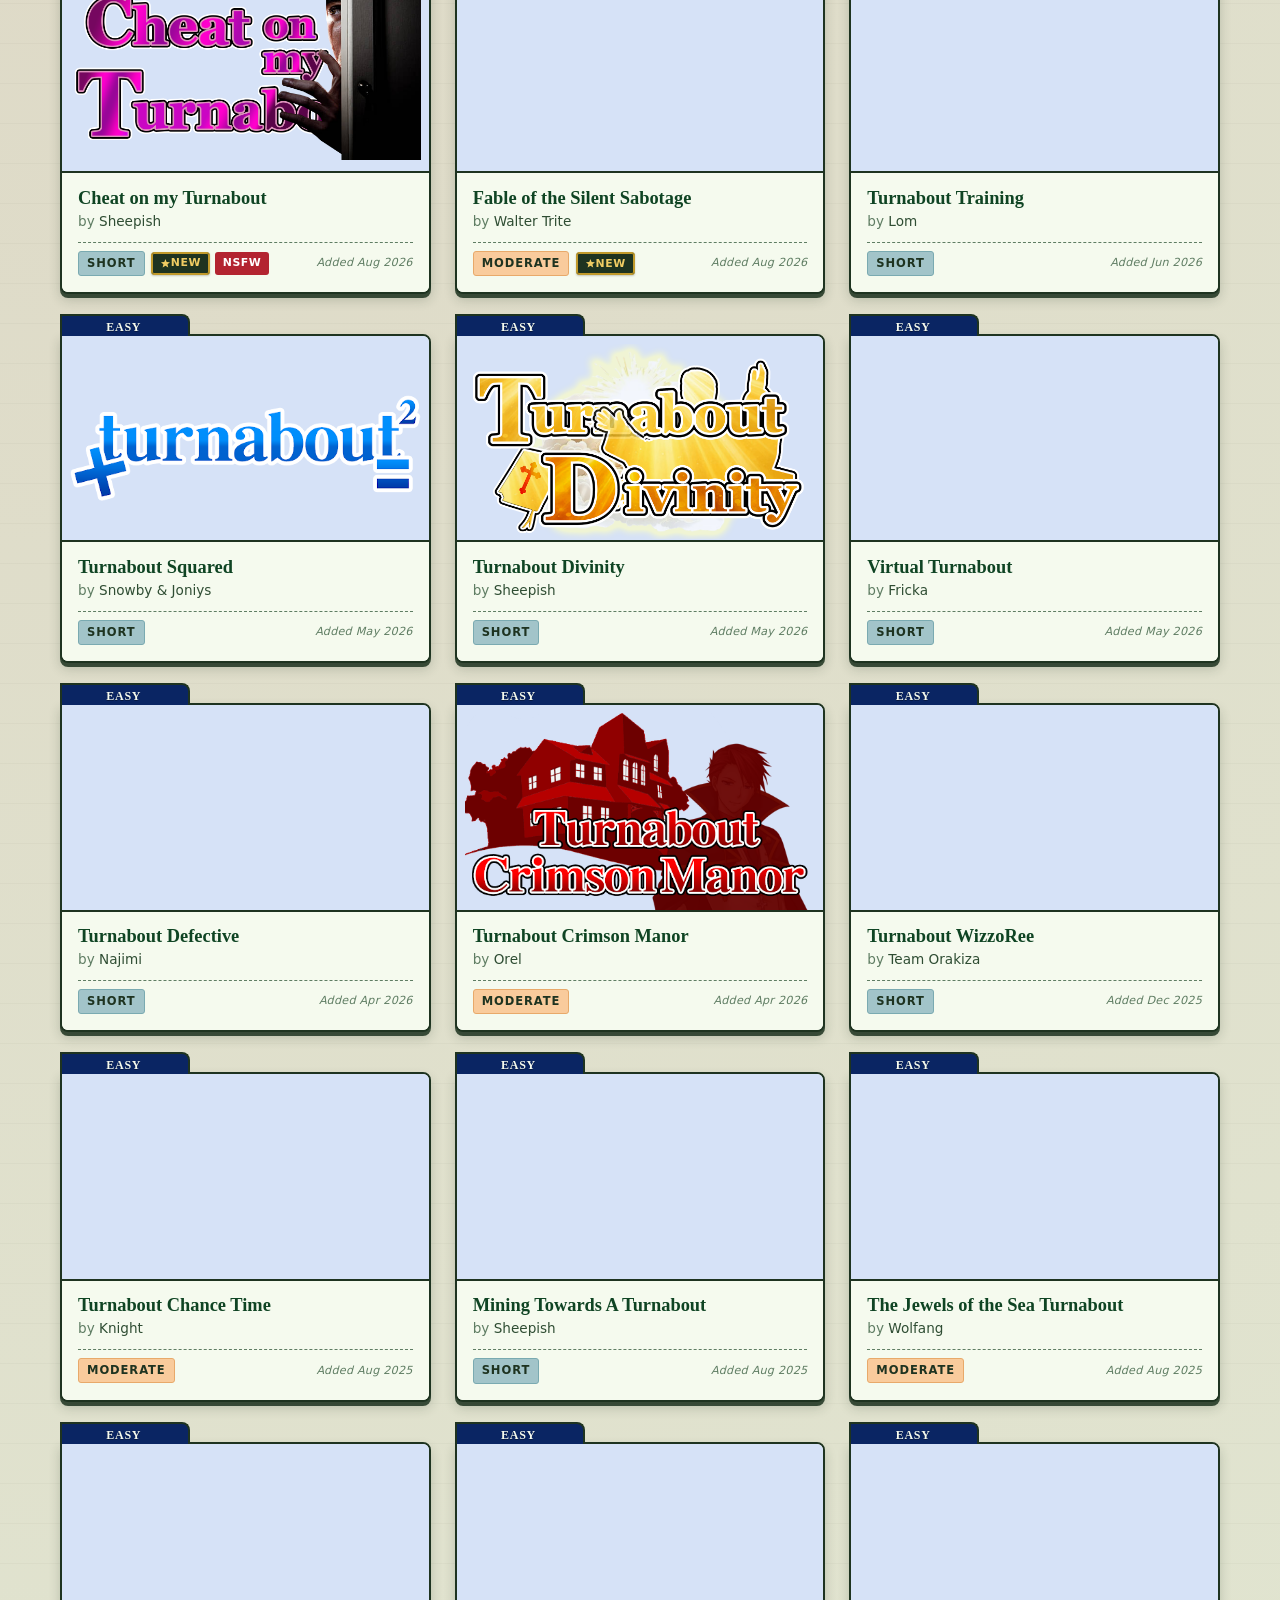
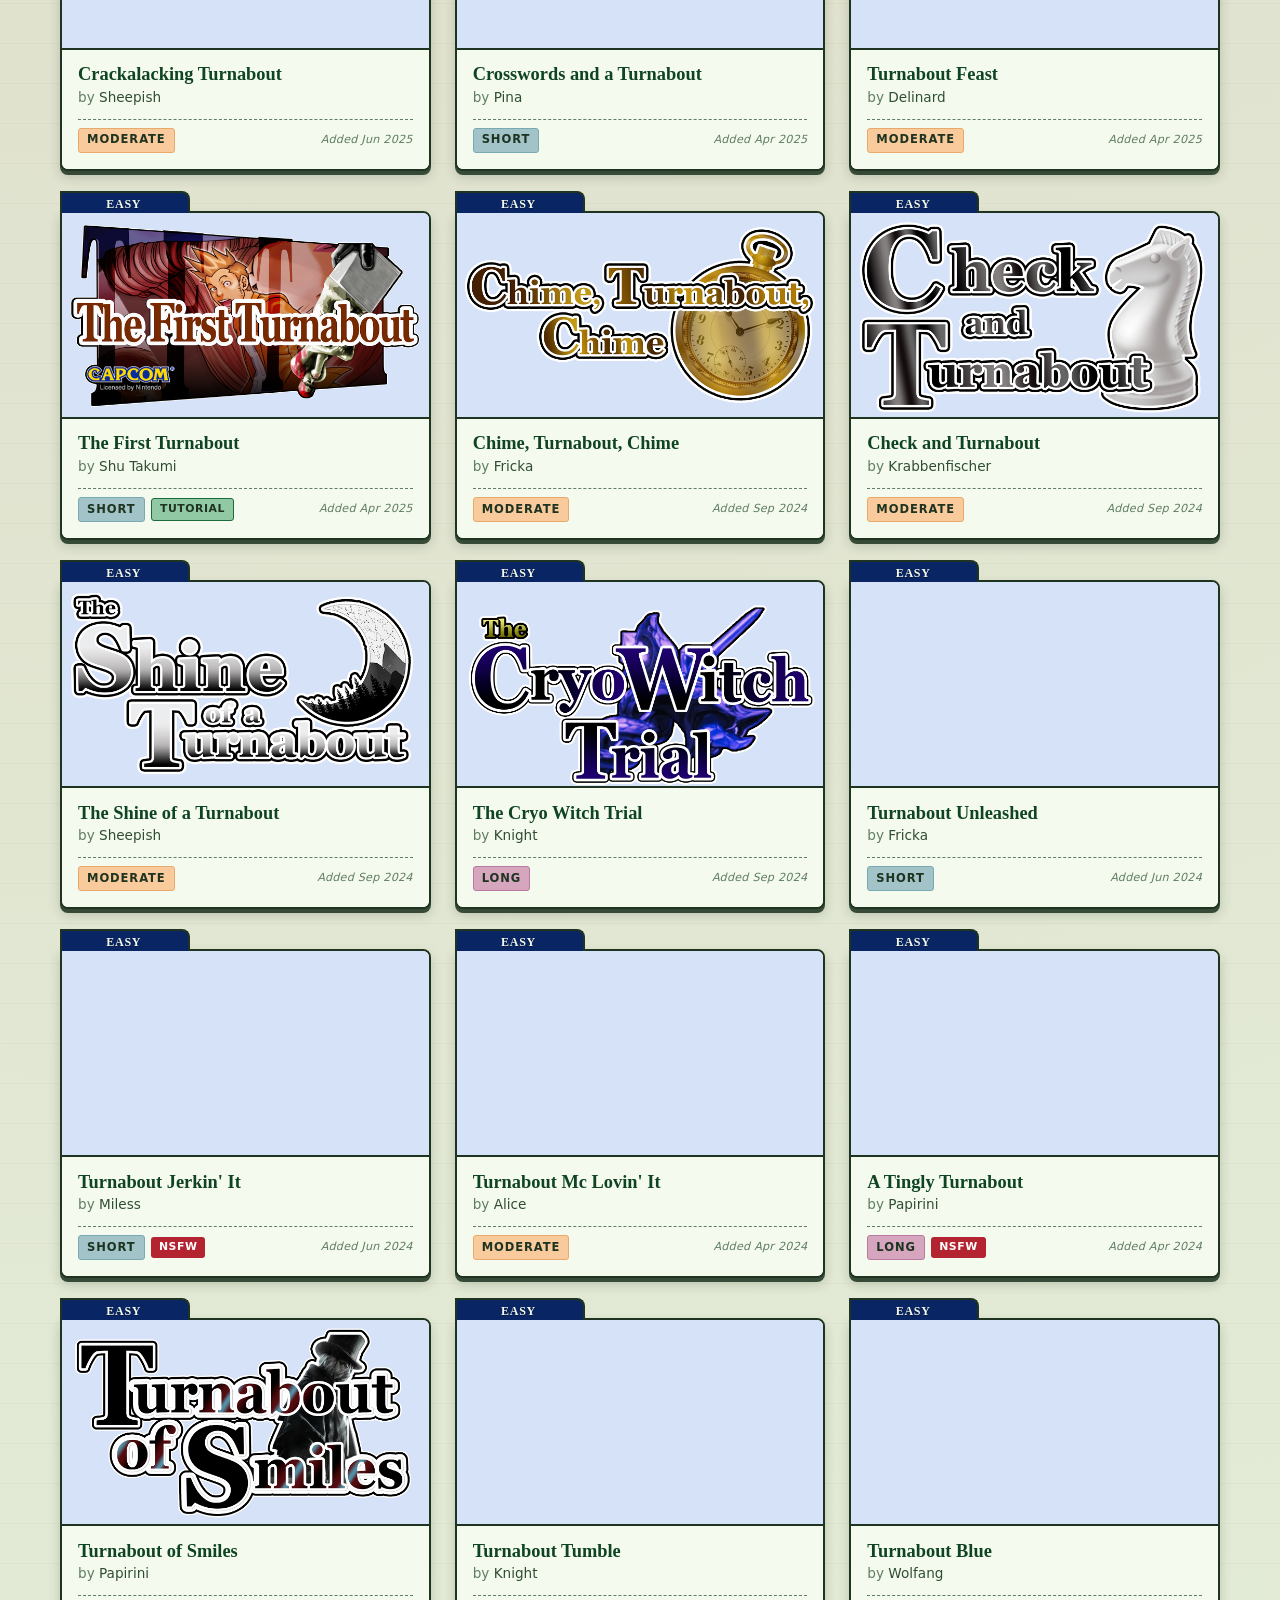
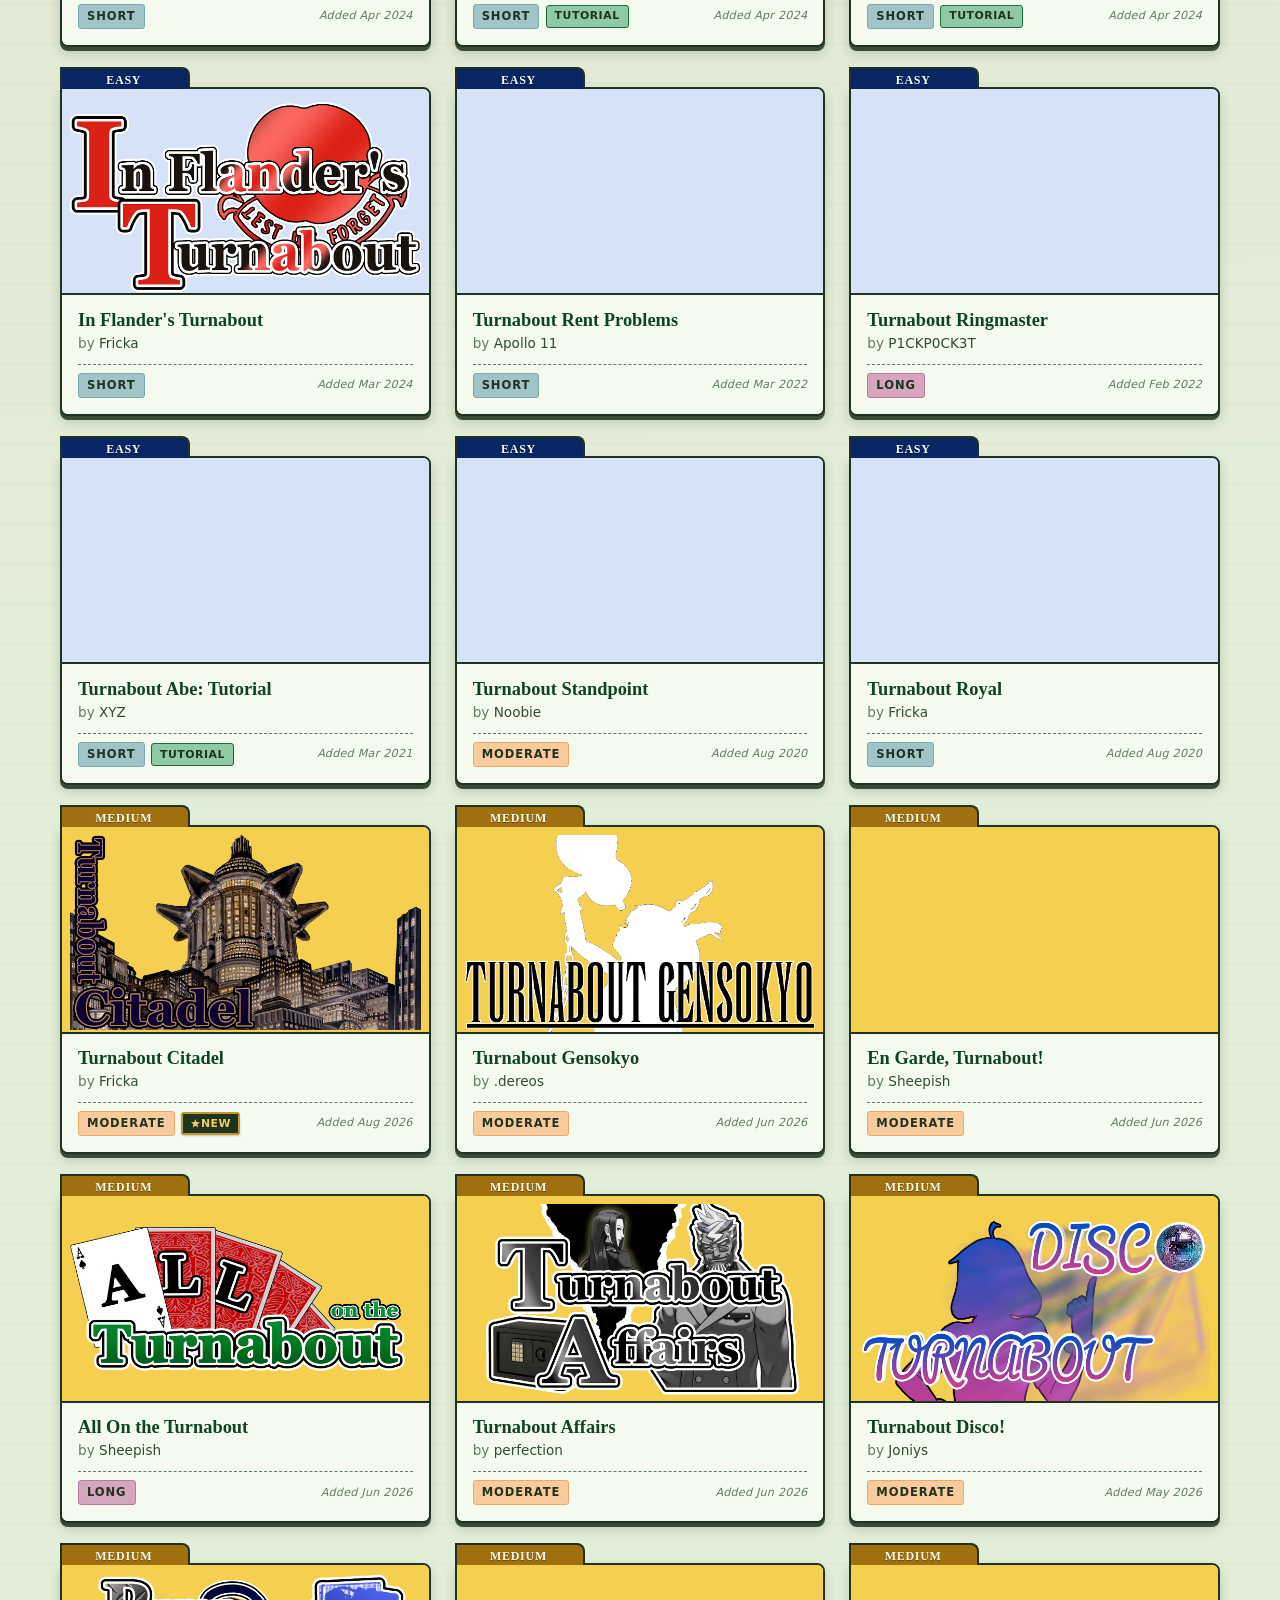
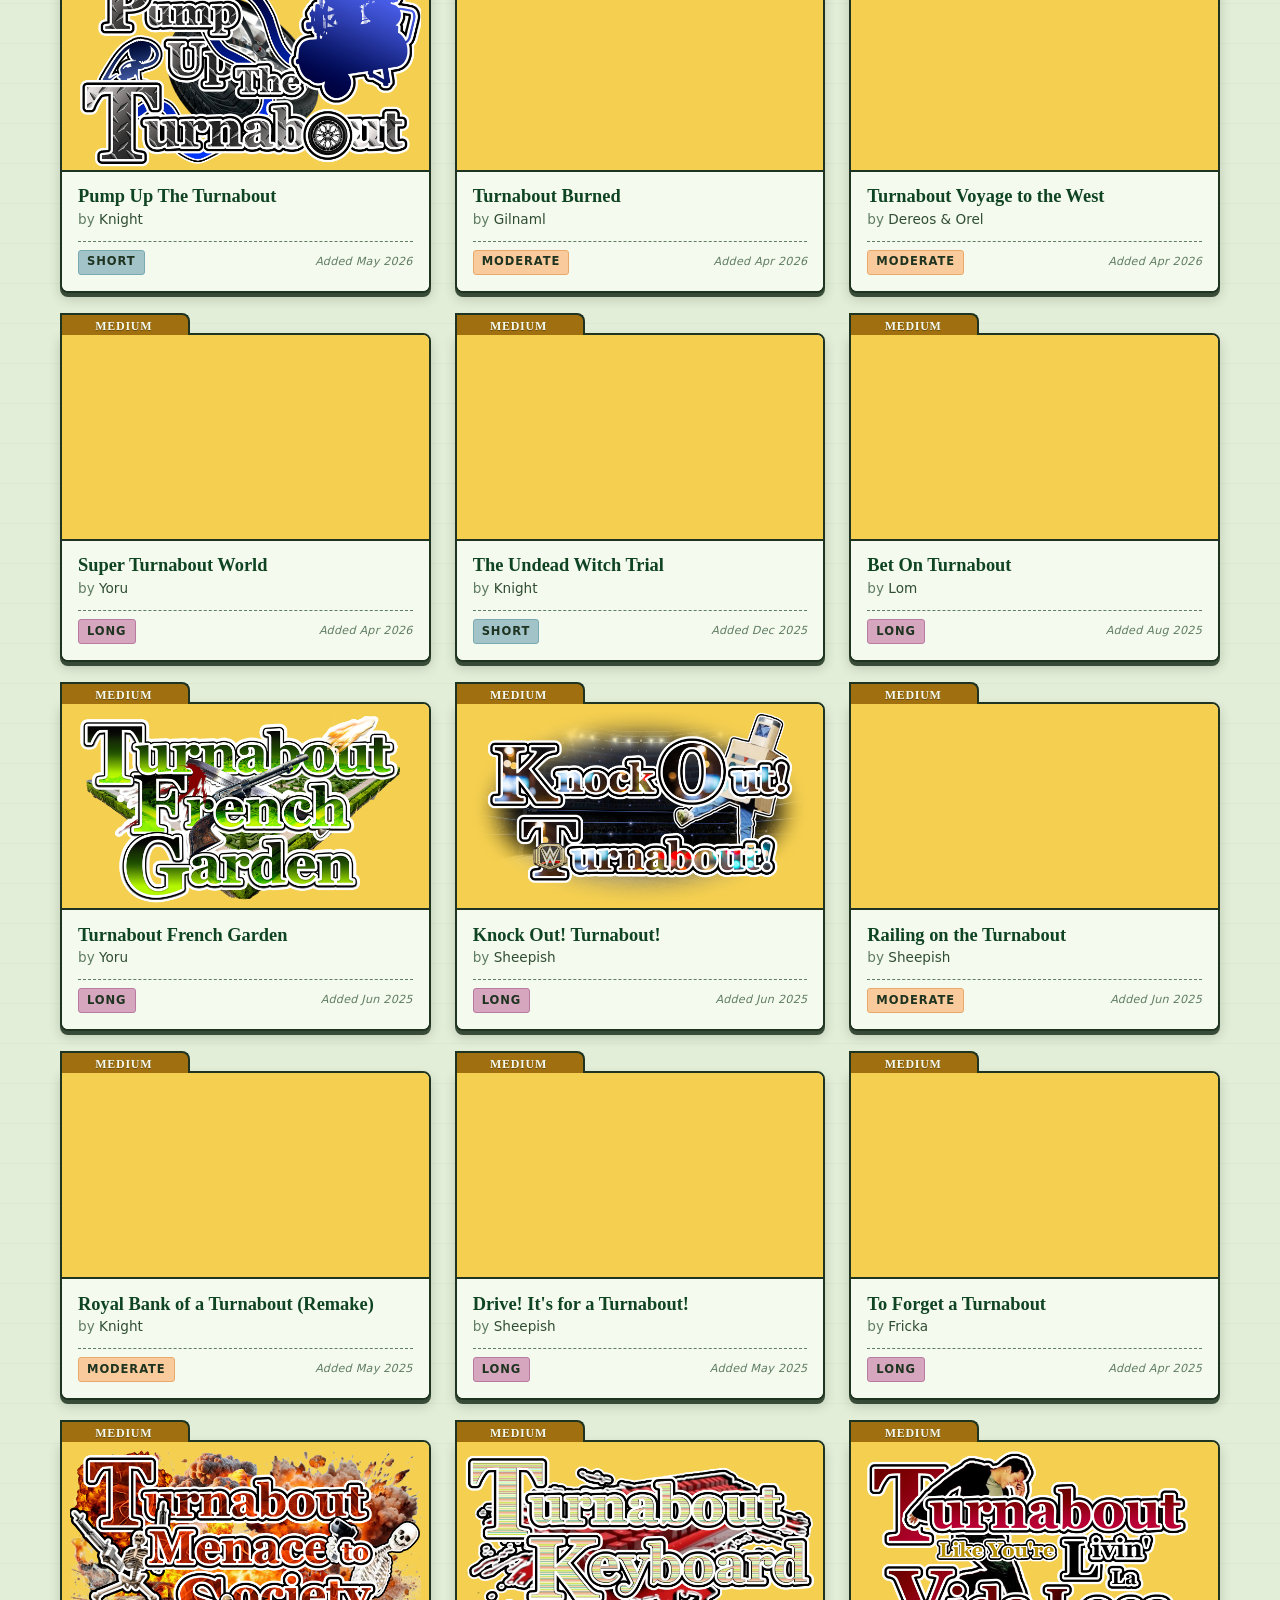
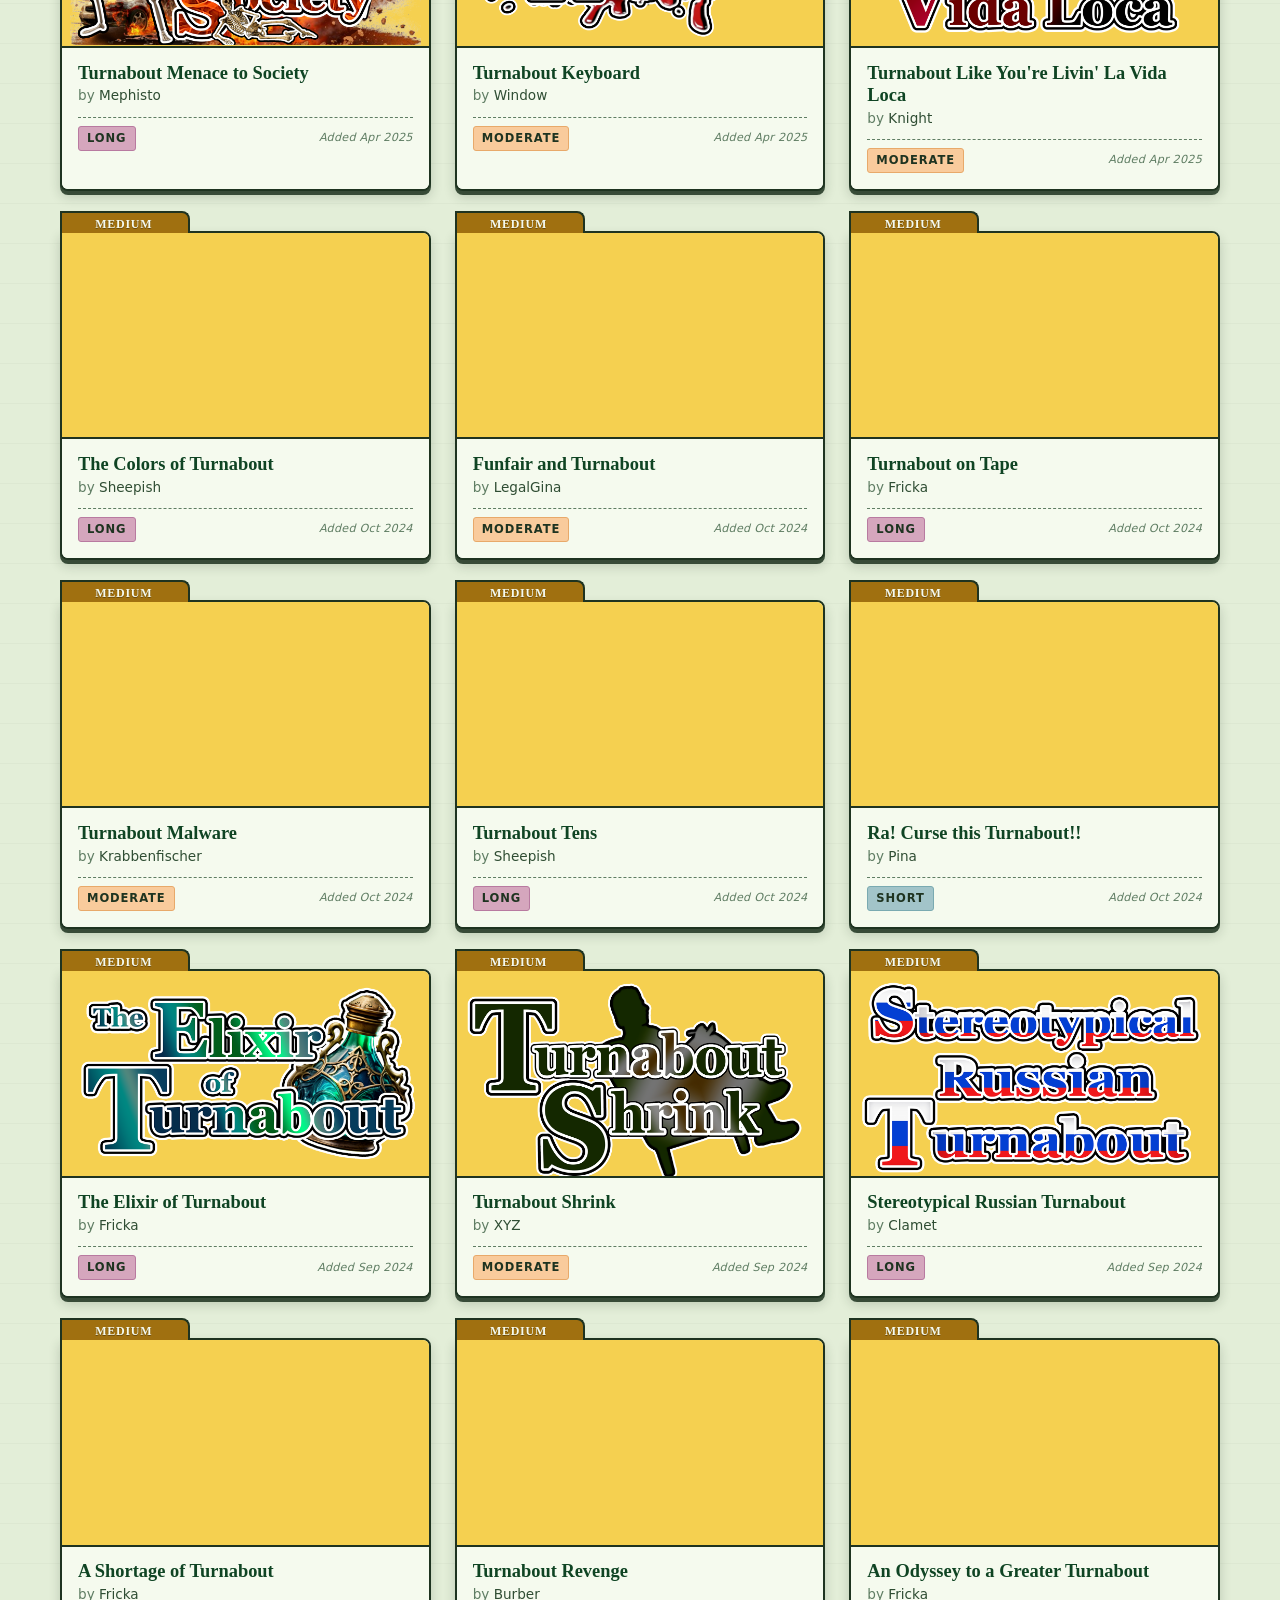
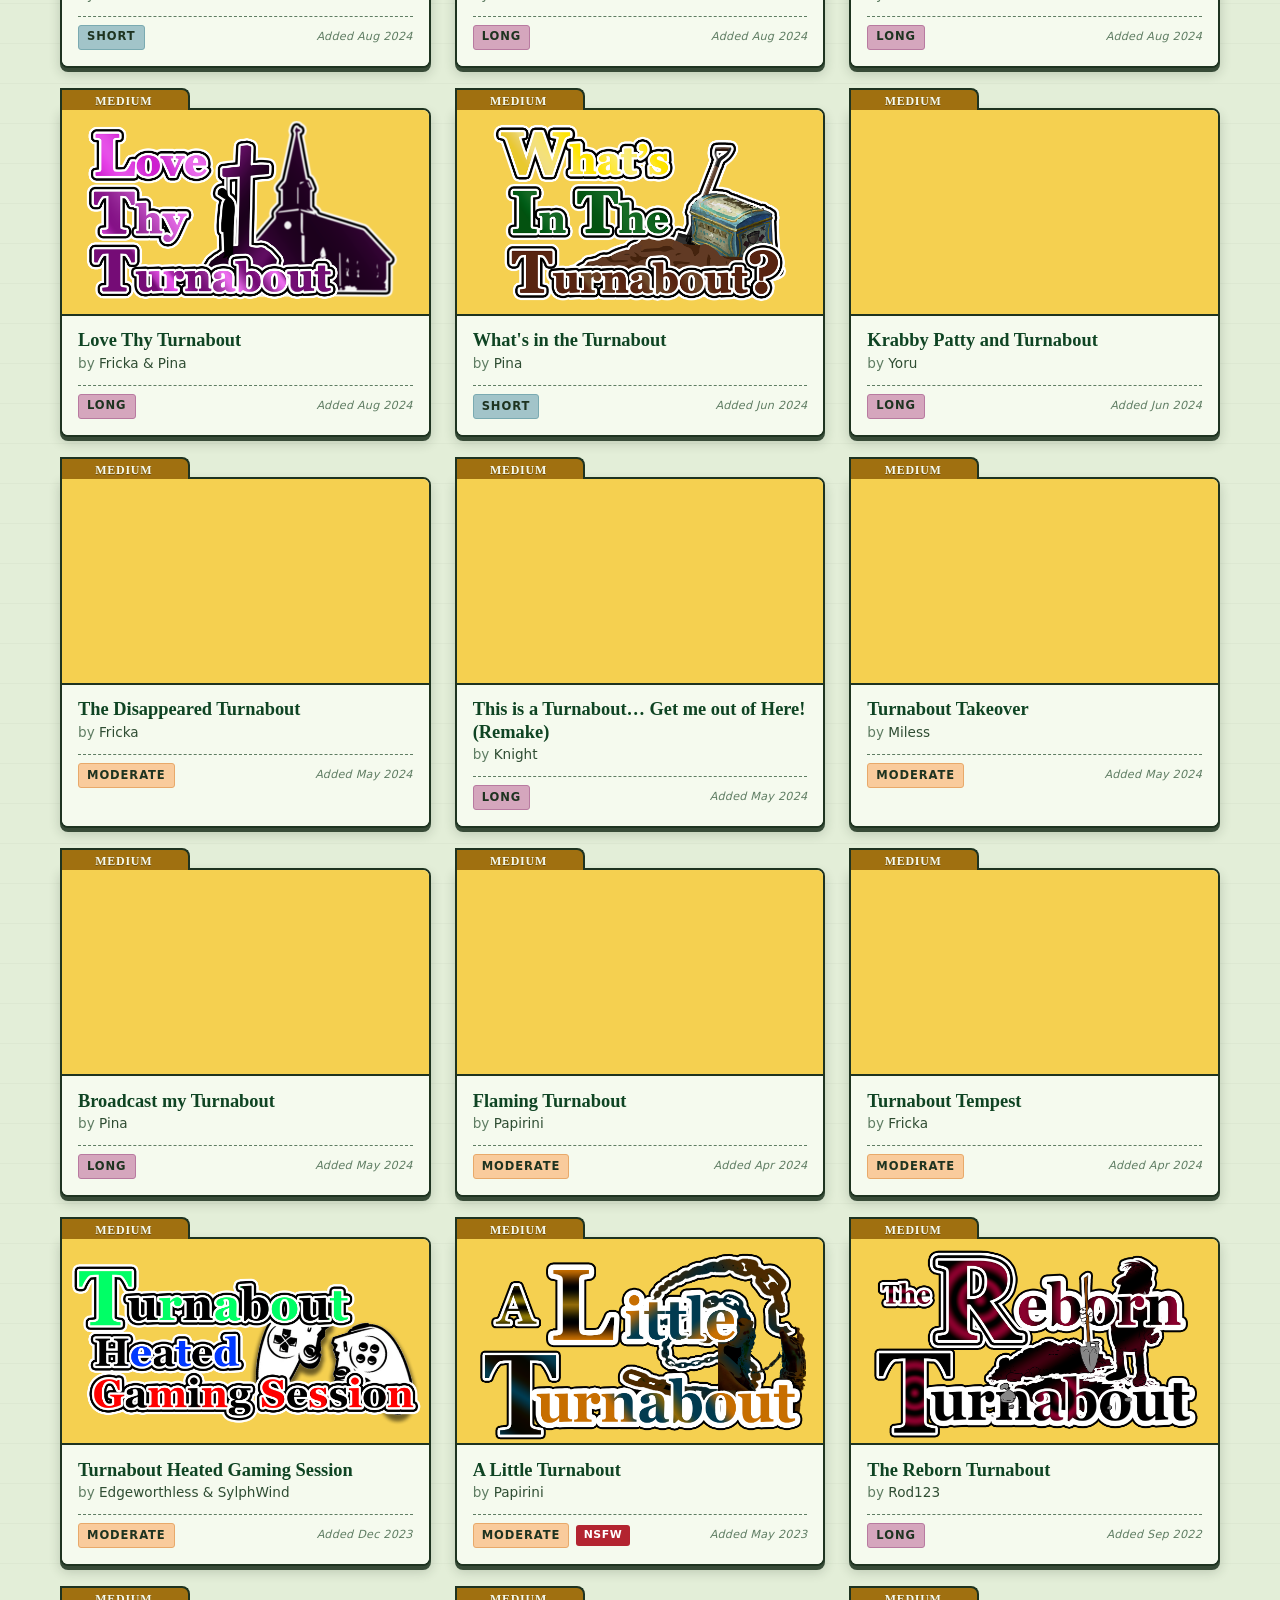
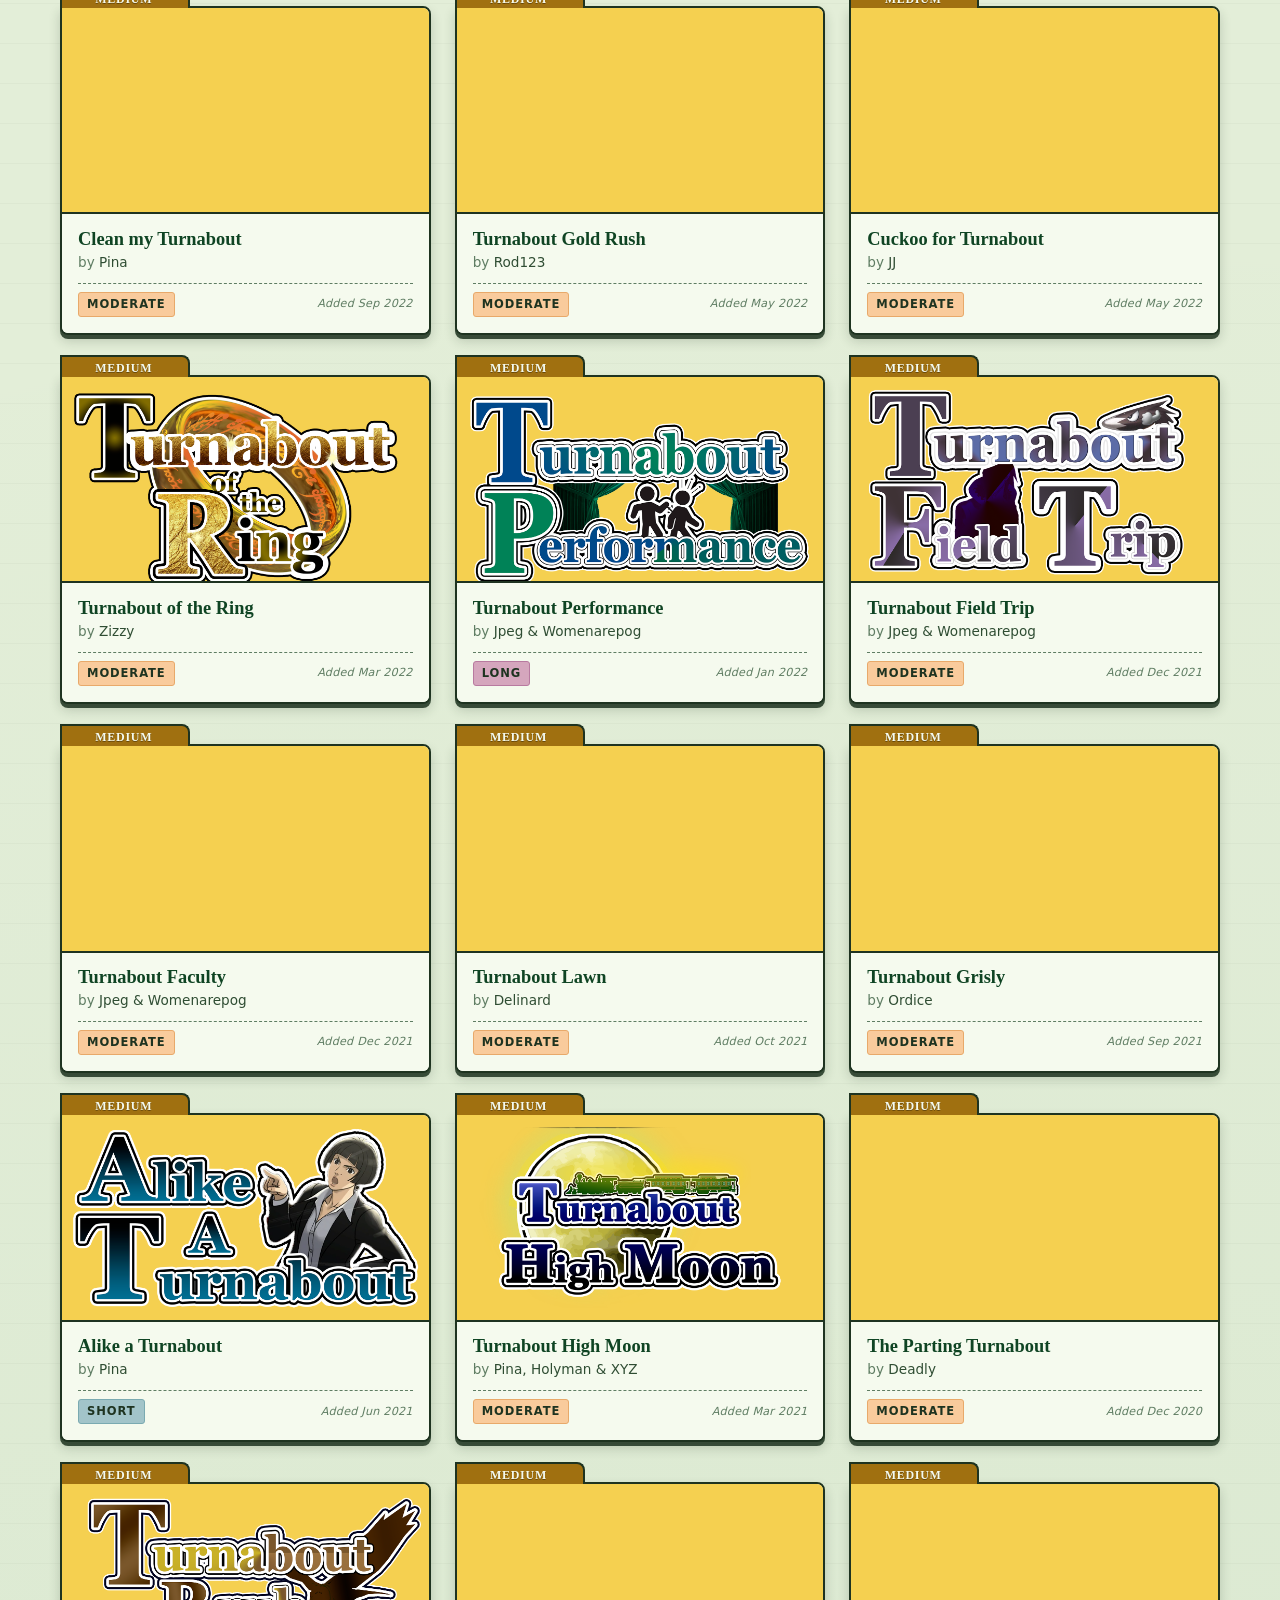
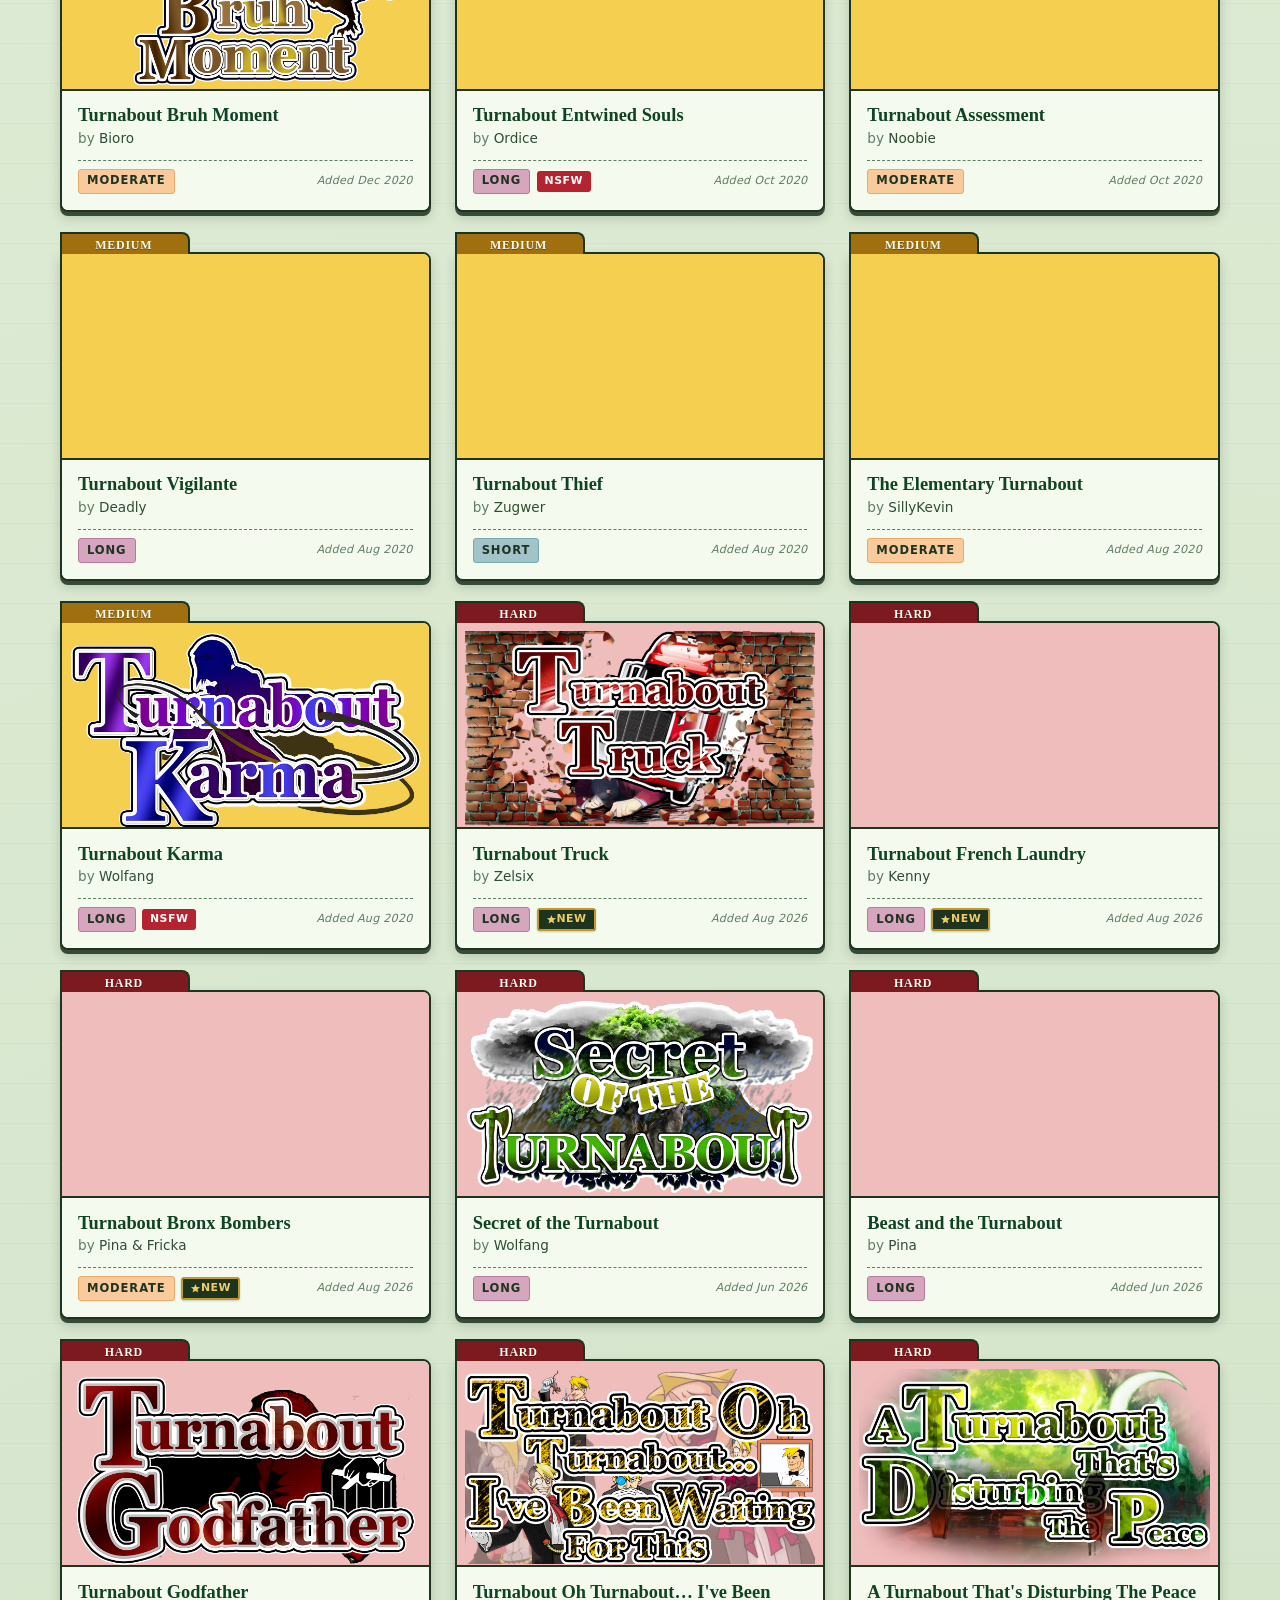
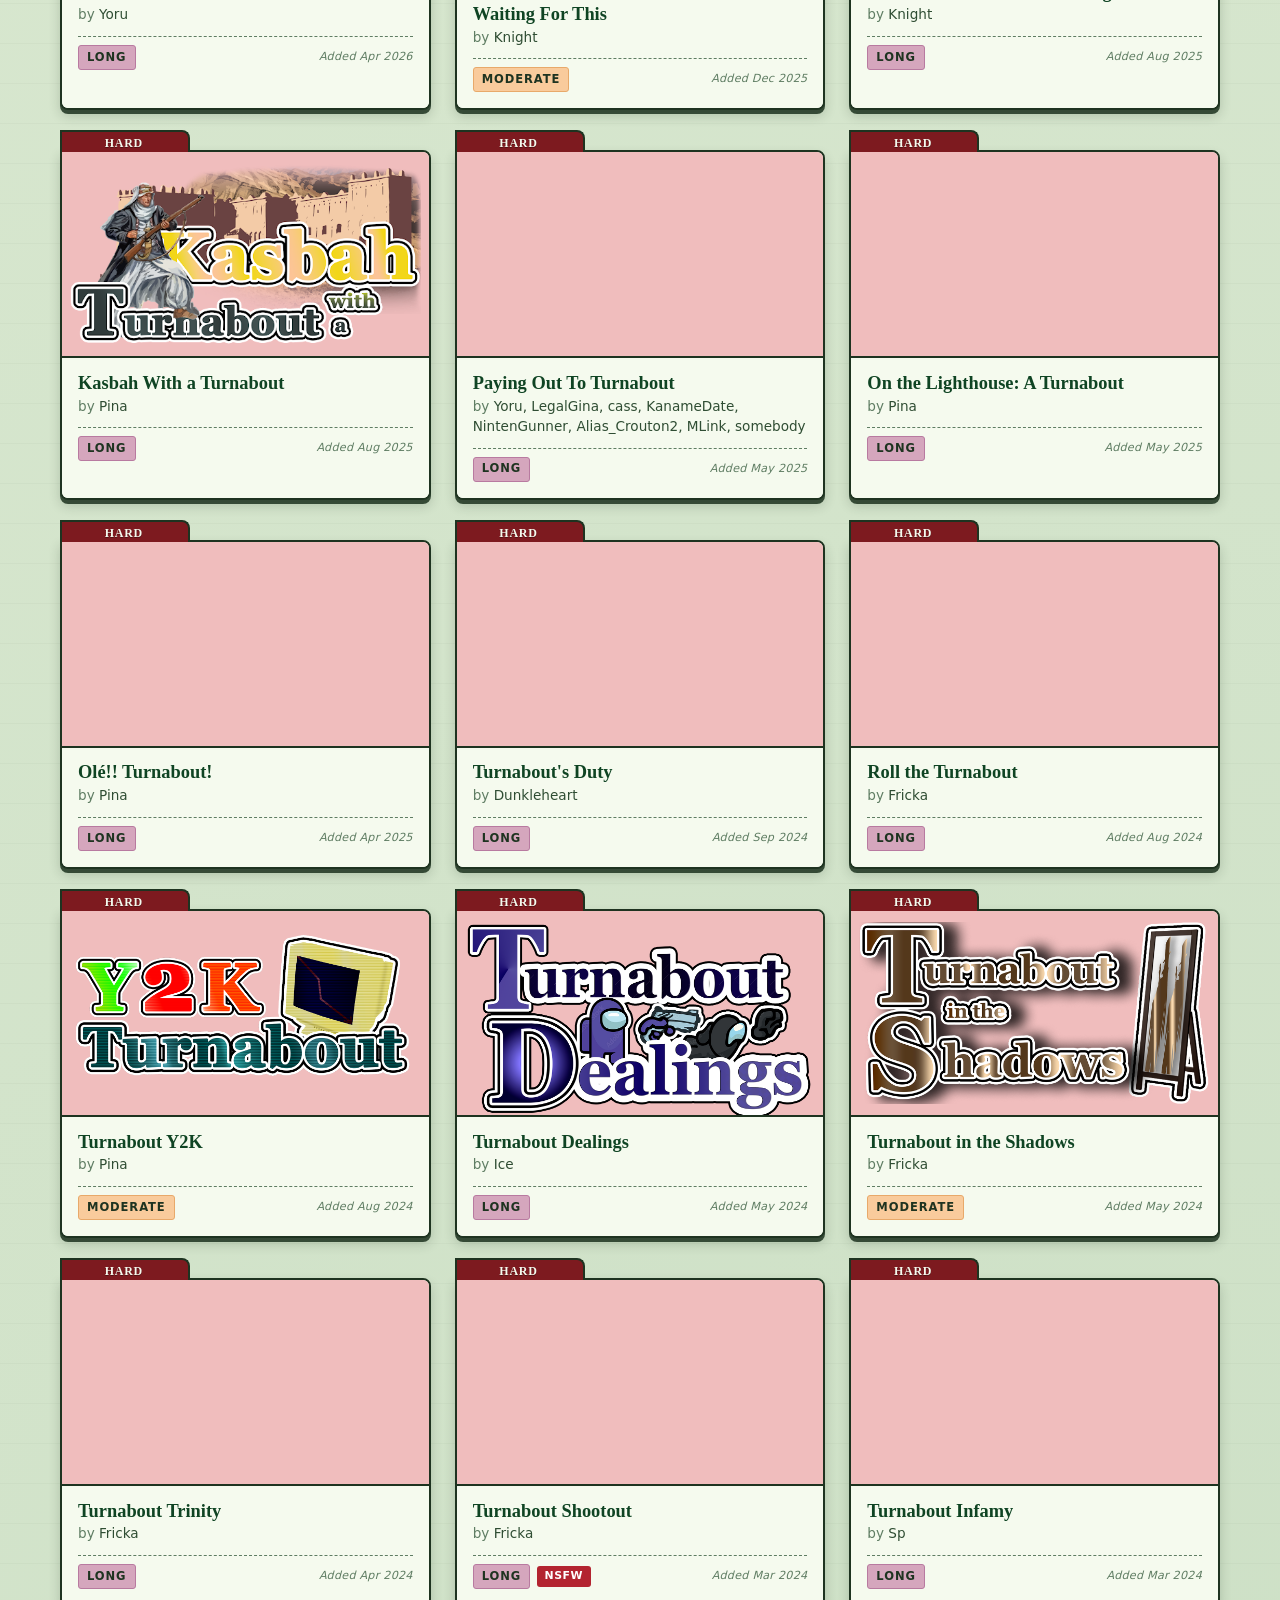
==== commit 4b303489: "Gold logo only on the automatic theme; reword the gallery intro The Case List's gold banner now show" ====
--- a/index.html
+++ b/index.html
@@ -57,7 +57,11 @@
   <header class="site-header">
     <div class="header-inner">
       <h1 class="site-title">
+        <!-- Gold when the site is on its automatic, date-picked theme; the
+             default logo when a ?theme= link previews another season.
+             themes.js swaps between the two. -->
         <img class="site-logo" src="images/vcl-logo-gold.png"
+          data-logo-auto="images/vcl-logo-gold.png" data-logo-preview="images/vcl-logo.png"
           alt="Vanilla Case List — A compilation of the best Ace Attorney fancases!" />
       </h1>
       <p class="site-credits">
--- a/styles.css
+++ b/styles.css
@@ -586,7 +586,7 @@
 .resources-nav {
   background-color: var(--cream-light);
   border-bottom: var(--border-thick);
-  padding: 0.85rem 1rem;
+  padding: 0.7rem 1rem;
 }
 
 .resources-inner {
@@ -604,7 +604,7 @@
   background-color: var(--paper);
   border: var(--border-thin);
   border-radius: 4px;
-  padding: 0.55rem 0.75rem;
+  padding: 0.4rem 0.65rem;
   text-decoration: none;
   color: inherit;
   cursor: pointer;
@@ -626,15 +626,17 @@
 }
 
 .resource-icon {
-  font-size: 1.4rem;
+  font-size: 1.2rem;
   line-height: 1;
   flex-shrink: 0;
-  width: 28px;
+  width: 24px;
   text-align: center;
 }
 
 .resource-icon svg {
   display: block;
+  width: 19px;
+  height: 19px;
   margin: 0 auto;
 }
 
@@ -647,12 +649,12 @@
 .resource-text strong {
   font-family: var(--font-display);
   font-style: italic;
-  font-size: 0.95rem;
+  font-size: 0.88rem;
   color: var(--blue-deep);
 }
 
 .resource-text span:not(strong) {
-  font-size: 0.78rem;
+  font-size: 0.73rem;
   color: var(--ink-soft);
 }
 
@@ -679,21 +681,21 @@
 .resources-inner--split {
   display: flex;
   flex-direction: column;
-  gap: 0.75rem;
+  gap: 0.55rem;
 }
 
 .resource-pages {
   display: grid;
   grid-template-columns: repeat(2, minmax(0, 1fr));
-  gap: 0.75rem;
+  gap: 0.55rem;
 }
 
 .resource-page {
   display: grid;
   grid-template-columns: auto 1fr;
   align-items: center;
-  gap: 1rem;
-  padding: 0.95rem 1.2rem;
+  gap: 0.8rem;
+  padding: 0.65rem 1rem;
   border: var(--border-medium);
   border-radius: 6px;
   color: inherit;
@@ -721,38 +723,38 @@
 .resource-page__icon {
   display: grid;
   place-items: center;
-  width: 56px;
-  height: 56px;
+  width: 44px;
+  height: 44px;
   border: var(--border-medium);
-  border-radius: 8px;
+  border-radius: 7px;
 }
 
 .resource-page__icon svg {
   display: block;
-  width: 28px;
-  height: 28px;
+  width: 22px;
+  height: 22px;
 }
 
 .resource-page__text {
   display: flex;
   flex-direction: column;
-  gap: 0.3rem;
+  gap: 0.15rem;
   line-height: 1.25;
 }
 
 .resource-page__title {
   font-family: var(--font-display);
   font-style: italic;
-  font-size: 1.35rem;
+  font-size: 1.15rem;
 }
 
 .resource-page__blurb {
-  font-size: 0.85rem;
+  font-size: 0.8rem;
 }
 
 .resource-page__cta {
-  margin-top: 0.15rem;
-  font-size: 0.8rem;
+  margin-top: 0.1rem;
+  font-size: 0.76rem;
   font-weight: bold;
   letter-spacing: 0.02em;
 }
@@ -827,7 +829,7 @@
 .resource-links {
   display: grid;
   grid-template-columns: repeat(4, minmax(0, 1fr));
-  gap: 0.65rem;
+  gap: 0.55rem;
 }
 
 /* The Archive and Library have two outbound links: a pair at every width. */
@@ -856,22 +858,22 @@
 
 @media (max-width: 420px) {
   .resource-page {
-    gap: 0.8rem;
-    padding: 0.8rem 0.9rem;
+    gap: 0.7rem;
+    padding: 0.6rem 0.8rem;
   }
 
   .resource-page__icon {
-    width: 46px;
-    height: 46px;
+    width: 40px;
+    height: 40px;
   }
 
   .resource-page__icon svg {
-    width: 24px;
-    height: 24px;
+    width: 20px;
+    height: 20px;
   }
 
   .resource-page__title {
-    font-size: 1.15rem;
+    font-size: 1.05rem;
   }
 }
 
--- a/themes.css
+++ b/themes.css
@@ -630,8 +630,8 @@
   display: flex;
   flex-wrap: wrap;
   align-items: center;
-  gap: 0.3rem 0.75rem;
-  padding: 0.6rem 1rem;
+  gap: 0.25rem 0.7rem;
+  padding: 0.4rem 0.9rem;
   color: var(--scene-ink, var(--ink));
   text-decoration: none;
   text-shadow: 0 1px 1px var(--scene-shadow, transparent), 0 0 8px var(--scene-shadow, transparent);
@@ -665,25 +665,25 @@
 .resource-season__emblem {
   display: grid;
   place-items: center;
-  width: 30px;
-  height: 30px;
+  width: 26px;
+  height: 26px;
   color: var(--scene-accent, var(--gold));
 }
 
 .resource-season__emblem svg {
   display: block;
-  width: 24px;
-  height: 24px;
+  width: 20px;
+  height: 20px;
 }
 
 .resource-season__title {
   font-family: var(--font-display);
   font-style: italic;
-  font-size: 1.05rem;
+  font-size: 0.95rem;
 }
 
 .resource-season__now {
-  font-size: 0.82rem;
+  font-size: 0.76rem;
   /* The sky's full ink, not its softer one: over the lighter skies the
      softer ink sat right on the 4.5:1 line. */
   color: inherit;
@@ -691,7 +691,7 @@
 
 .resource-season__cta {
   margin-left: auto;
-  font-size: 0.8rem;
+  font-size: 0.76rem;
   font-weight: bold;
   letter-spacing: 0.02em;
 }
